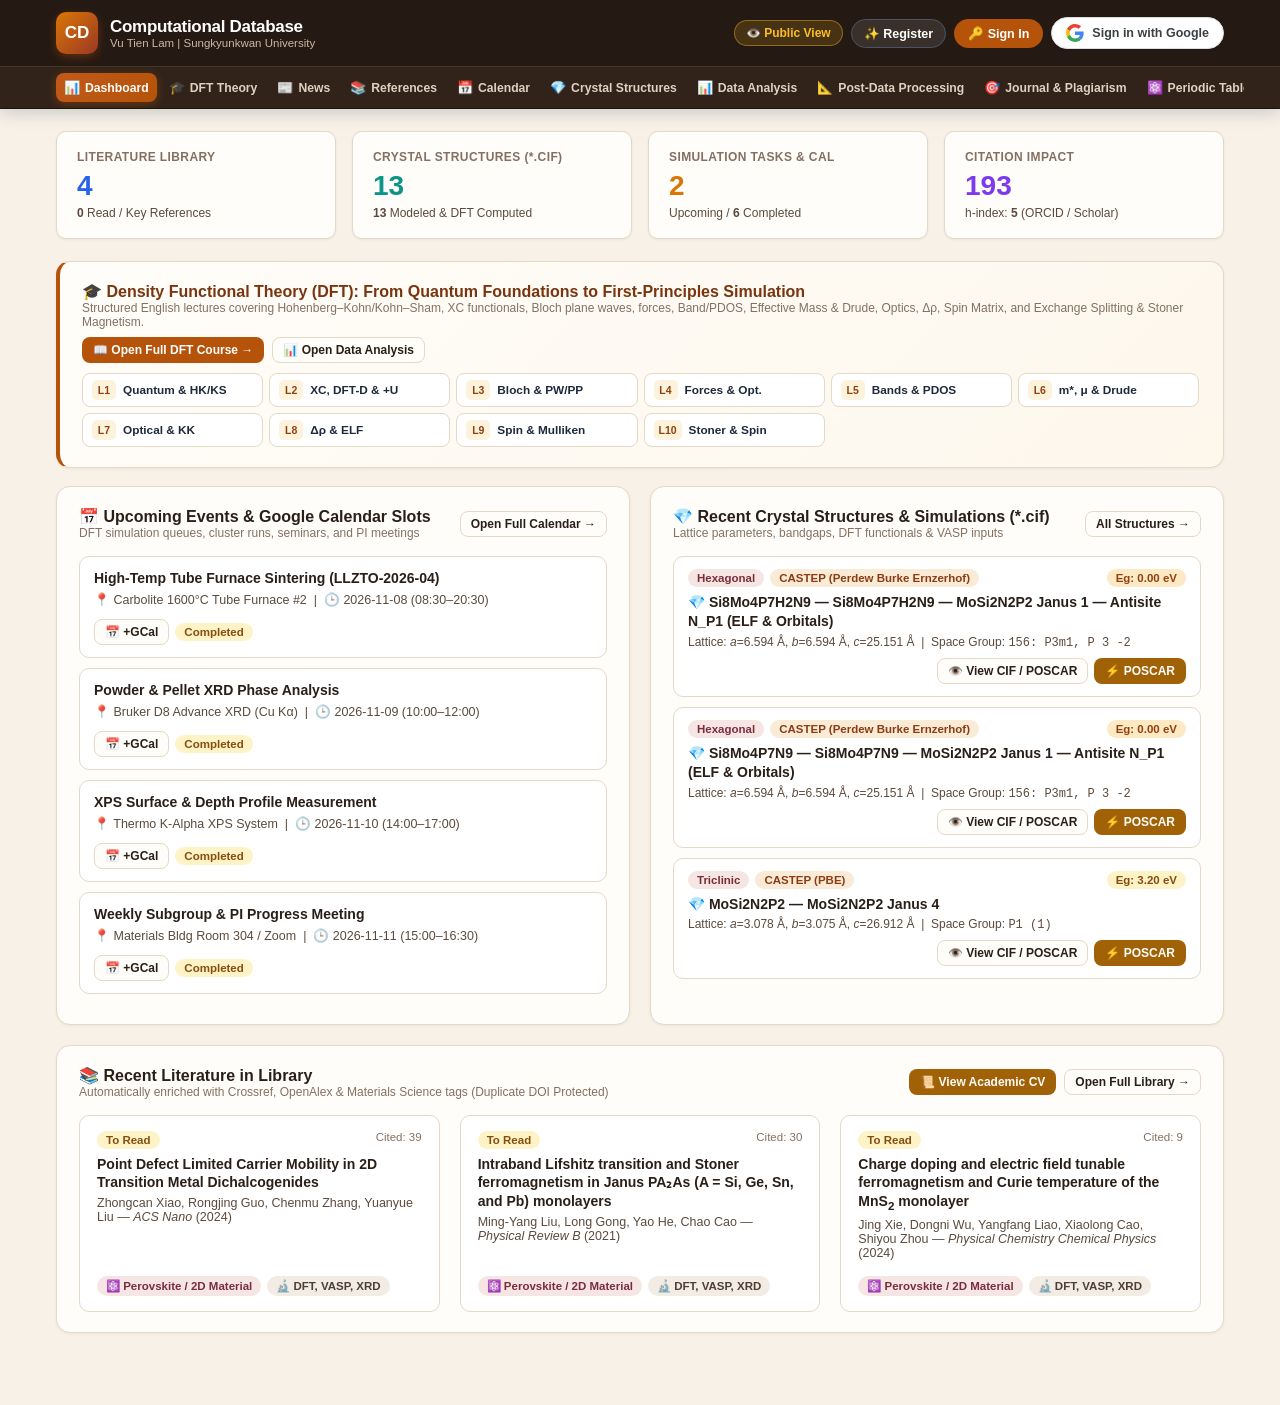
==== index.html @ 826d5e35 "v178: Move Potential & Polarization plots above 4 KPI cards and compact top control toolbar into 3 c" ====
<!DOCTYPE html>
<html lang="en">
<head>
  <meta charset="UTF-8" />
  <meta name="viewport" content="width=device-width, initial-scale=1.0" />
  <title>Computational Database — Vu Tien Lam | Sungkyunkwan University</title>
  <link rel="stylesheet" href="styles.css?v=178_v116_vesta_viewer" onerror="this.href='/static/styles.css?v=178_v116_vesta_viewer'" />
  <!-- Publication Math Typography: STIX Two Text (MathType / Times) + KaTeX 0.16.11 (Word/LaTeX Equation Engine) -->
  <link rel="preconnect" href="https://fonts.googleapis.com" />
  <link rel="preconnect" href="https://fonts.gstatic.com" crossorigin />
  <link rel="stylesheet" href="https://fonts.googleapis.com/css2?family=STIX+Two+Text:ital,wght@0,400;0,600;0,700;1,400;1,600&display=swap" />
  <link rel="stylesheet" href="https://cdn.jsdelivr.net/npm/katex@0.16.11/dist/katex.min.css" onerror="this.onerror=null;this.href='https://cdnjs.cloudflare.com/ajax/libs/KaTeX/0.16.11/katex.min.css';" />
  <script src="https://cdn.jsdelivr.net/npm/katex@0.16.11/dist/katex.min.js" onerror="var s=document.createElement('script');s.src='https://cdnjs.cloudflare.com/ajax/libs/KaTeX/0.16.11/katex.min.js';document.head.appendChild(s);"></script>
  <!-- Google Identity Services for OAuth 2.0 Sign-In & Google Calendar API -->
  <script src="https://accounts.google.com/gsi/client" async defer></script>
  <!-- Client-side PptxGenJS fallback when hosted on GitHub Pages -->
  <script src="https://cdn.jsdelivr.net/gh/gitbrent/pptxgenjs@3.12.0/dist/pptxgen.bundle.js" async></script>
  <!-- Client-side Mammoth.js for Word (.docx) extraction on GitHub Pages -->
  <script src="https://cdnjs.cloudflare.com/ajax/libs/mammoth/1.6.0/mammoth.browser.min.js"></script>
  <!-- Client-side PDF.js for PDF text extraction on GitHub Pages -->
  <script src="https://cdnjs.cloudflare.com/ajax/libs/pdf.js/3.11.174/pdf.min.js"></script>
  <!-- Client-side html2pdf.js for Academic Plagiarism PDF Report generation -->
  <script src="https://cdnjs.cloudflare.com/ajax/libs/html2pdf.js/0.10.1/html2pdf.bundle.min.js"></script>
</head>
<body>

  <!-- ==================================================================== -->
  <!-- TOP HORIZONTAL HEADER & NAVIGATION TABS (ALL-DEVICE RESPONSIVE)      -->
  <!-- ==================================================================== -->
  <header class="top-app-header">
    <div class="header-upper">
      <div class="brand-header">
        <div class="brand-icon">CD</div>
        <div>
          <div class="brand-title">Computational Database</div>
          <div class="brand-subtitle" id="header-researcher-sub">Vu Tien Lam | Sungkyunkwan University</div>
        </div>
      </div>

      <div style="display:flex; align-items:center; gap:10px; flex-wrap:wrap;">
        <!-- Topbar Admin Controls: User Accounts Directory & Sync/Export data.json (Strict Admin Only) -->
        <div class="quick-doi-bar strict-admin-only" style="display:flex; align-items:center; gap:8px; flex-wrap:wrap;">
          <button
            class="btn btn-outline strict-admin-only"
            style="background:rgba(194,89,26,0.22); color:#fde68a; border-color:#c26a1b; font-size:13px; font-weight:600; padding:7px 13px; border-radius:8px; display:flex; align-items:center; gap:6px;"
            onclick="openAdminUsersModal()"
            title="Inspect Registered Personal User Accounts & Content Updates"
          >
            👥 User Accounts <span id="header-users-count-badge" style="background:#b45309; color:#fff; border-radius:999px; padding:1px 7px; font-size:11px; font-weight:700;">0</span>
          </button>
          <button
            class="btn btn-outline strict-admin-only"
            style="background:rgba(217,119,6,0.18); color:#fde68a; border-color:#d97706; font-size:13px; font-weight:600; padding:7px 14px; border-radius:8px; display:flex; align-items:center; gap:6px;"
            onclick="syncOrExportDataJson()"
            title="Direct Cloud Sync to GitHub or Export data.json"
          >
            ☁️ Sync/Export data.json
          </button>
        </div>

        <!-- User / Admin Account Auth Bar -->
        
        <div class="google-auth-bar" id="google-auth-bar"></div>
      </div>
    </div>

    <!-- Mobile Compact Dropdown Navigation Bar (Mobile Only) -->
    <div class="mobile-tab-nav-bar mobile-only">
      <button type="button" class="mobile-nav-step-btn" onclick="stepMobileTab(-1)" title="Previous Tab" aria-label="Previous Tab">◀</button>
      
      <div class="mobile-tab-dropdown-wrap">
        <div class="mobile-tab-display-pill" id="mobile-tab-current-pill">
          <span class="mobile-tab-icon" id="mobile-nav-icon">📊</span>
          <span class="mobile-tab-title" id="mobile-nav-title">Dashboard</span>
          <span class="mobile-tab-caret">▼</span>
        </div>
        <select id="mobile-tab-select" class="mobile-tab-native-select" onchange="switchTab(this.value)" aria-label="Select Navigation Tab">
          <option value="dashboard">📊 Dashboard</option>
          <option value="dft-theory">🎓 DFT Theory</option>
          <option value="news">📰 News &amp; Articles</option>
          <option value="literature">📚 References (Literature)</option>
          <option value="calendar">📅 Calendar &amp; Google Calendar</option>
          <option value="structures">💎 Crystal Structures (*.cif)</option>
          <option value="castep">📊 Data Analysis</option>
          <option value="post-data">📐 Post-Data Processing</option>
          <option value="weekly-report" class="admin-only">📽️ Weekly Report (PPTX)</option>
          <option value="manuscript">🎯 Journal Finder &amp; Plagiarism</option>
          <option value="toolkit">⚛️ Periodic Table &amp; Calc</option>
          <option value="cv">📜 Academic CV</option>
        </select>
      </div>

      <button type="button" class="mobile-nav-step-btn" onclick="stepMobileTab(1)" title="Next Tab" aria-label="Next Tab">▶</button>
      
      <button type="button" class="mobile-nav-toggle-strip-btn" onclick="toggleMobileHorizontalStrip()" title="Toggle Horizontal Tabs Strip" aria-label="Toggle Horizontal Tabs">
        <span id="mobile-strip-toggle-icon">☰</span>
      </button>
    </div>

    <!-- Horizontal Navigation Tabs Row -->
    <div class="header-nav-wrapper">
      <nav class="horizontal-tabs" id="main-horizontal-nav">
        <button class="nav-btn active" data-tab="dashboard" onclick="switchTab('dashboard', this)">
          <span class="nav-icon">📊</span> Dashboard
        </button>
        <button class="nav-btn" data-tab="dft-theory" onclick="switchTab('dft-theory', this)">
          <span class="nav-icon">🎓</span> DFT Theory
        </button>
        <button class="nav-btn" data-tab="news" onclick="switchTab('news', this)">
          <span class="nav-icon">📰</span> News
        </button>
        <button class="nav-btn" data-tab="literature" onclick="switchTab('literature', this)">
          <span class="nav-icon">📚</span> References
        </button>
        <button class="nav-btn" data-tab="calendar" onclick="switchTab('calendar', this)">
          <span class="nav-icon">📅</span> Calendar
        </button>
        <button class="nav-btn" data-tab="structures" onclick="switchTab('structures', this)">
          <span class="nav-icon">💎</span> Crystal Structures
        </button>
        <button class="nav-btn" data-tab="castep" onclick="switchTab('castep', this)">
          <span class="nav-icon">📊</span> Data Analysis
        </button>
        <button class="nav-btn" data-tab="post-data" onclick="switchTab('post-data', this)">
          <span class="nav-icon">📐</span> Post-Data Processing
        </button>
        <button class="nav-btn admin-only" data-tab="weekly-report" onclick="switchTab('weekly-report', this)">
          <span class="nav-icon">📽️</span> Weekly Report
        </button>
        <button class="nav-btn" data-tab="manuscript" onclick="switchTab('manuscript', this)">
          <span class="nav-icon">🎯</span> Journal &amp; Plagiarism
        </button>
        <button class="nav-btn" data-tab="toolkit" onclick="switchTab('toolkit', this)">
          <span class="nav-icon">⚛️</span> Periodic Table
        </button>
        <button class="nav-btn" data-tab="cv" onclick="switchTab('cv', this)">
          <span class="nav-icon">📜</span> Academic CV
        </button>
      </nav>
    </div>
  </header>

  <!-- Main Workspace -->
  <div class="main-workspace">
    <main class="content-container">

      <!-- Global Duplicate DOI Alert Banner -->
      <div id="duplicate-doi-banner" class="duplicate-alert-banner no-print">
        <div>
          <div style="font-weight:800; font-size:14px;">⚠️ Duplicate DOI Blocked — Paper Already Exists in Your Library!</div>
          <div id="duplicate-doi-text" style="font-size:13px; margin-top:3px;"></div>
        </div>
        <div style="display:flex; gap:8px; align-items:center;">
          <button class="btn btn-outline btn-sm" id="duplicate-view-btn">View Existing Paper</button>
          <button class="btn btn-danger btn-sm" onclick="hideDuplicateBanner()">✕ Dismiss</button>
        </div>
      </div>

      <!-- Active Personal Workspace / Admin Preview Context Banner -->
      <div id="workspace-context-banner" class="workspace-context-banner no-print" style="display:none;"></div>

      <!-- ================================================================ -->
      <!-- TAB 1: DASHBOARD OVERVIEW                                        -->
      <!-- ================================================================ -->
      <section id="tab-dashboard" class="tab-pane active">
        <div class="kpi-grid" id="dashboard-kpis"></div>

        <!-- Admin Exclusive Overview: Registered Personal User Accounts & Activity -->
        <div class="card strict-admin-only" style="border-left: 4px solid #b45309; background: linear-gradient(90deg, #faf3e8 0%, #fffdf9 100%); margin-bottom: 18px;">
          <div class="card-header" style="margin-bottom:10px; flex-wrap:wrap; gap:8px;">
            <div>
              <div class="card-title" style="color:#78350f;">👥 Registered Personal User Accounts, Groups &amp; Content Updates (Admin View)</div>
              <div style="font-size:12px; color:var(--text-muted);">Edit user profiles, change/reset passwords, organize users into Groups, and filter content visibility by Group or User</div>
            </div>
            <div style="display:flex; gap:8px; flex-wrap:wrap; align-items:center;">
              <button class="btn btn-outline btn-sm" onclick="openAdminEditUserModal(null)" title="Create a new personal user account">➕ Add User</button>
              <button class="btn btn-teal btn-sm" onclick="openAdminGroupsModal()" title="Create & manage user groups for visibility targeting">🏷️ Manage User Groups</button>
              <button class="btn btn-outline btn-sm" onclick="refreshCloudUsersNow(true)" title="Pull latest registered users & workspaces from Cloud">🔄 Refresh Live Cloud Users</button>
              <button class="btn btn-primary btn-sm" onclick="openAdminUsersModal()">🔍 Inspect All Users &amp; Manage →</button>
            </div>
          </div>
          <div id="dashboard-admin-users-kpi"></div>
          <div class="admin-dash-users-toolbar">
            <div class="admin-dash-users-filters">
              <input type="text" id="admin-dash-users-search" class="admin-dash-users-search" placeholder="Search users by name, email, role, group..." oninput="renderDashboardAdminUsersSummary()" />
              <select id="admin-dash-users-group-filter" class="admin-dash-users-select" onchange="renderDashboardAdminUsersSummary()" title="Filter users by group">
                <option value="ALL">All Groups</option>
              </select>
              <select id="admin-dash-users-status-filter" class="admin-dash-users-select" onchange="renderDashboardAdminUsersSummary()" title="Filter users by account status or auth method">
                <option value="ALL">All Statuses</option>
                <option value="ACTIVE">Active Only</option>
                <option value="SUSPENDED">Suspended Only</option>
                <option value="GOOGLE">Google Linked</option>
                <option value="EMAIL">Email Auth Only</option>
              </select>
              <select id="admin-dash-users-sort" class="admin-dash-users-select" onchange="renderDashboardAdminUsersSummary()" title="Sort users">
                <option value="recent">Sort: Recent Activity</option>
                <option value="uploads">Sort: Most Uploads</option>
                <option value="cifs">Sort: Most CIFs</option>
                <option value="name">Sort: Name (A–Z)</option>
                <option value="registered">Sort: Newest Joined</option>
              </select>
            </div>
            <div class="admin-dash-users-controls">
              <span id="admin-dash-users-filter-count" style="font-size:11.5px; font-weight:700; color:#786354;"></span>
              <div class="mp-view-segmented">
                <button type="button" class="mp-seg-btn active" id="btn-admin-users-view-cards" onclick="setAdminDashUsersViewMode('cards')" title="Card Grid View">Cards</button>
                <button type="button" class="mp-seg-btn" id="btn-admin-users-view-list" onclick="setAdminDashUsersViewMode('list')" title="Compact Table List View">List</button>
                <button type="button" class="mp-seg-btn" id="btn-admin-users-view-analytics" onclick="setAdminDashUsersViewMode('analytics')" title="User Statistics &amp; Contribution Analytics">Analytics</button>
              </div>
              <button type="button" class="mp-btn-xs" onclick="exportAdminUsersStatsCsv()" title="Export user directory &amp; upload statistics as CSV">Export CSV</button>
            </div>
          </div>
          <div id="dashboard-admin-users-summary"></div>
          <div id="dashboard-admin-users-pagination-bar" class="mp-pagination-bar standalone" style="display:none;"></div>
        </div>

        <!-- Featured Academic Curriculum Card: DFT Theory Overview (10 Lectures Linked to Live Data Analysis) -->
        <div class="card dft-dash-card">
          <div class="card-header" style="margin-bottom:10px; flex-wrap:wrap; gap:8px;">
            <div>
              <div class="card-title" style="color:#78350f;">🎓 Density Functional Theory (DFT): From Quantum Foundations to First-Principles Simulation</div>
              <div id="dashboard-dft-card-sub" style="font-size:12px; color:var(--text-muted);">Structured English lectures covering Hohenberg–Kohn/Kohn–Sham, XC functionals, Bloch plane waves, forces, Band/PDOS, Effective Mass &amp; Drude, Optics, &Delta;&rho;, Spin Matrix, and Exchange Splitting &amp; Stoner Magnetism.</div>
            </div>
            <div style="display:flex; gap:8px; flex-wrap:wrap; align-items:center;">
              <button type="button" class="btn btn-outline btn-sm strict-admin-only" onclick="openDftLectureEditorModal(null)" title="Add a new lecture to the DFT Theory curriculum (Admin Only)">➕ Add Lecture</button>
              <button type="button" class="btn btn-primary btn-sm" onclick="openDftTheoryLecture('lec1')">📖 Open Full DFT Course &rarr;</button>
              <button type="button" class="btn btn-outline btn-sm" onclick="switchTabByName('castep')">📊 Open Data Analysis</button>
            </div>
          </div>
          <div id="dashboard-dft-lectures-pills" class="dft-dash-pills-grid"></div>
        </div>

        <div class="grid-2">
          <!-- Upcoming Events & Google Calendar Slots -->
          <div class="card">
            <div class="card-header">
              <div>
                <div class="card-title">📅 Upcoming Events &amp; Google Calendar Slots</div>
                <div style="font-size:12px; color:var(--text-muted);">DFT simulation queues, cluster runs, seminars, and PI meetings</div>
              </div>
              <button class="btn btn-outline btn-sm" onclick="switchTabByName('calendar')">Open Full Calendar →</button>
            </div>
            <div id="dashboard-schedule-list"></div>
          </div>

          <!-- Recent Crystal Structures & Simulations (*.cif) -->
          <div class="card">
            <div class="card-header">
              <div>
                <div class="card-title">💎 Recent Crystal Structures &amp; Simulations (*.cif)</div>
                <div style="font-size:12px; color:var(--text-muted);">Lattice parameters, bandgaps, DFT functionals &amp; VASP inputs</div>
              </div>
              <button class="btn btn-outline btn-sm" onclick="switchTabByName('structures')">All Structures →</button>
            </div>
            <div id="dashboard-structures-list"></div>
          </div>
        </div>

        <!-- Recent Literature Library -->
        <div class="card">
          <div class="card-header">
            <div>
              <div class="card-title">📚 Recent Literature in Library</div>
              <div style="font-size:12px; color:var(--text-muted);">Automatically enriched with Crossref, OpenAlex &amp; Materials Science tags (Duplicate DOI Protected)</div>
            </div>
            <div style="display:flex; gap:8px; flex-wrap:wrap;">
              <button class="btn btn-teal btn-sm" onclick="switchTabByName('cv')">📜 View Academic CV</button>
              <button class="btn btn-outline btn-sm" onclick="switchTabByName('literature')">Open Full Library →</button>
            </div>
          </div>
          <div id="dashboard-papers-list"></div>
        </div>
      </section>

      <!-- ================================================================ -->
      <!-- TAB 1B: DENSITY FUNCTIONAL THEORY (DFT) — 10-LECTURE CURRICULUM  -->
      <!-- ================================================================ -->
      <section id="tab-dft-theory" class="tab-pane">
        <div class="dft-theory-hero">
          <div class="dft-hero-left">
            <div class="dft-hero-eyebrow">COMPUTATIONAL MATERIALS PHYSICS &bull; FIRST-PRINCIPLES CURRICULUM</div>
            <h1 class="dft-hero-title">🎓 Density Functional Theory (DFT): Theory &amp; Practice</h1>
            <p class="dft-hero-desc">
              A complete graduate-level theoretical overview from the many-body Schr&ouml;dinger equation to electronic band structure, carrier effective mass, Drude transport, linear-response optics, charge density difference, and orbital-resolved spin matrices—paired with hands-on examples inside the live <strong>Data Analysis</strong> workbench.
            </p>
          </div>
          <div class="dft-hero-right">
            <div class="dft-search-box">
              <span class="dft-search-ico">&#128269;</span>
              <input type="text" id="dft-theory-search-input" class="dft-search-input" placeholder="Search topic, equation, or keyword (e.g. Kohn-Sham, HSE06, Drude, Kramers)..." oninput="filterDftLectures(this.value)" />
            </div>
            <div class="dft-hero-meta">
              <span id="dft-theory-search-status" class="dft-hero-badge" style="display:none;"></span>
              <button type="button" class="btn btn-primary btn-sm strict-admin-only" onclick="openDftLectureEditorModal(null)" title="Create and publish a new DFT Theory lecture (Admin Only)">&#10133; Add Lecture</button>
              <button type="button" class="btn btn-outline btn-sm strict-admin-only" onclick="resetDftLecturesToDefault()" title="Restore built-in DFT lectures and references (Admin Only)">&#8634; Reset Defaults</button>
              <button type="button" class="btn btn-teal btn-sm" onclick="switchTabByName('castep')">&#128202; Launch Data Analysis &rarr;</button>
            </div>
          </div>
        </div>

        <!-- Inner Lecture Sub-Tabs (Lecture 1 ... Lecture 10) -->
        <div id="dft-theory-lecture-tabs" class="dft-lec-tabs-bar" role="tablist" aria-label="DFT Theory Lectures"></div>

        <!-- Active Lecture Reading & Practice Stage -->
        <div id="dft-theory-lecture-stage" class="dft-lec-stage"></div>
      </section>

      <!-- ================================================================ -->
      <!-- TAB: RESEARCH NEWS & SCIENTIFIC PUBLICATIONS                      -->
      <!-- ================================================================ -->
      <section id="tab-news" class="tab-pane">
        <!-- News Catalog View (Grid & Filters) -->
        <div id="news-catalog-view">
        <!-- News Header Bar -->
        <div class="news-pane-header">
          <div class="news-pane-titles">
            <div class="news-eyebrow">SKKU COMPUTATIONAL MATERIALS RESEARCH</div>
            <h2 class="news-heading">📰 Lab News &amp; Scientific Articles</h2>
            <p class="news-subheading">Research articles, DFT breakthroughs, scientific highlights, and lab communications from the Sungkyunkwan University Materials Simulation Lab.</p>
          </div>
          <div class="news-header-actions">
            <button id="news-import-word-btn" class="btn btn-outline admin-only" onclick="triggerWordImport()" title="Import &amp; auto-detect content, formulas, tables, figures from Word (.docx)">
              📥 Import Word (.docx)
            </button>
            <input type="file" id="news-word-file-input" accept=".docx,application/vnd.openxmlformats-officedocument.wordprocessingml.document" style="display:none;" onchange="handleWordFileInput(event)">
            <button id="news-new-article-btn" class="btn btn-primary admin-only" onclick="openNewsEditorModal()" title="Compose &amp; publish a new research article or announcement">
              ✍️ + New Article
            </button>
          </div>
        </div>

        <!-- News Control Bar: Category Filters & Real-Time Search -->
        <div class="news-control-bar">
          <div class="news-filter-pills" id="news-category-filters">
            <button class="news-filter-pill active" data-category="all" onclick="filterNewsCategory('all', this)">All Topics (<span id="news-count-all">0</span>)</button>
            <button class="news-filter-pill" data-category="Research Article" onclick="filterNewsCategory('Research Article', this)">🔬 Research Articles (<span id="news-count-research">0</span>)</button>
            <button class="news-filter-pill" data-category="Lab Highlight" onclick="filterNewsCategory('Lab Highlight', this)">⭐ Lab Highlights (<span id="news-count-highlight">0</span>)</button>
            <button class="news-filter-pill" data-category="Communication" onclick="filterNewsCategory('Communication', this)">⚡ Communications (<span id="news-count-comm">0</span>)</button>
            <button class="news-filter-pill" data-category="Computational" onclick="filterNewsCategory('Computational', this)">💻 Computational DFT (<span id="news-count-comp">0</span>)</button>
            <button class="news-filter-pill" data-category="Announcement" onclick="filterNewsCategory('Announcement', this)">📢 Announcements (<span id="news-count-ann">0</span>)</button>
          </div>
          <div class="news-search-wrapper">
            <span class="news-search-icon">🔍</span>
            <input type="text" id="news-search-input" class="news-search-input" placeholder="Search news by title, author, keyword, or content..." oninput="handleNewsSearch(this.value)">
            <button class="news-search-clear" id="news-search-clear-btn" onclick="clearNewsSearch()" title="Clear search">✕</button>
          </div>
        </div>

        <!-- News Articles Container (Most Recent & Annual Volumes) -->
        <div id="news-articles-container" class="news-catalog-container">
          <!-- Dynamically populated by renderNewsTab() -->
        </div>

                <!-- News Empty State -->
        <div id="news-empty-state" class="news-empty-state" style="display:none;">
          <div class="news-empty-icon">📰</div>
          <div class="news-empty-title">No articles found</div>
          <div class="news-empty-text">No articles matched your selected category filter or search keywords.</div>
        </div>
      </div>
      <!-- End #news-catalog-view -->

        <!-- ============================================================ -->
        <!-- FULL-PAGE SCIENTIFIC ARTICLE READER VIEW (Direct Full Page)  -->
        <!-- ============================================================ -->
        <div id="news-full-article-view" style="display:none;" class="news-full-article-view">
          <!-- Top Sticky Navigation & Action Bar -->
          <div class="news-article-top-bar">
            <div style="display:flex; align-items:center; gap:12px; flex-wrap:wrap;">
              <button type="button" class="btn btn-outline btn-sm news-back-btn" onclick="closeNewsFullArticleView()">
                ← Back to All Articles
              </button>
              <div class="news-article-breadcrumb" id="news-article-breadcrumb">
                News &gt; Research Article
              </div>
            </div>
            <div class="news-article-actions" style="display:flex; align-items:center; gap:8px; flex-wrap:wrap;">
              <button type="button" class="btn btn-outline btn-sm" onclick="printNewsArticle()" title="Print / Export to PDF">🖨️ Print / PDF</button>
              <button type="button" class="btn btn-outline btn-sm" onclick="copyNewsCitation()" title="Copy Citation">📋 Cite</button>
              <button type="button" class="btn btn-outline btn-sm" onclick="copyNewsShareLink()" title="Copy Link to Article">🔗 Share Link</button>
              <button type="button" id="news-full-admin-edit-btn" class="btn btn-primary btn-sm admin-only" onclick="editCurrentJournalArticle()" title="Edit this article">✏️ Edit Article</button>
            </div>
          </div>

          <!-- Main Academic Paper Body (Full Page Layout) -->
          <article class="journal-paper-container news-full-paper-page" id="news-full-paper-body">
            <!-- Dynamically populated by openNewsJournalModal() -->
          </article>

          <!-- Bottom Navigation Bar -->
          <div class="news-article-bottom-bar" style="margin-top:28px; padding-top:18px; border-top:1px solid #ebd8c1; display:flex; justify-content:space-between; align-items:center;">
            <button type="button" class="btn btn-outline news-back-btn" onclick="closeNewsFullArticleView()">
              ← Back to All Articles
            </button>
            <button type="button" class="btn btn-primary btn-sm" onclick="window.scrollTo({top:0, behavior:'smooth'})">
              ↑ Back to Top
            </button>
          </div>
        </div>
      </section>

      <!-- ================================================================ -->
      <!-- TAB 2: LITERATURE & AUTOMATIC DOI IMPORT                         -->
      <!-- ================================================================ -->
      <section id="tab-literature" class="tab-pane">
        <!-- Visitor Read-Only Notice -->
        <div class="public-mode-banner visitor-only">
          <div>
            👁️ <strong>Public Viewer Mode:</strong> You are viewing the verified computational materials literature library. Sign in or register a personal account (or link with Google) to import and manage your own reference papers by DOI.
          </div>
          <div style="display:flex; gap:6px;">
            <button class="btn btn-outline btn-sm" onclick="openAuthModal('register')">✨ Register</button>
            <button class="btn btn-primary btn-sm" onclick="openAuthModal('signin')">👤 Sign In</button>
          </div>
        </div>

        <div class="card admin-only" style="background: linear-gradient(135deg, #2d1e15, #4d3322); color: #fffdf9; border: none;">
          <div class="card-header" style="margin-bottom:10px;">
            <div>
              <div class="card-title" style="color:#fff; font-size:17px;">🔗 Automatic Paper Import via DOI Link (with Duplicate Protection)</div>
              <div style="font-size:12.5px; color:#cbd5e1; margin-top:2px;">
                Paste any DOI or publisher URL. If the DOI has already been added previously, the system will alert you and prevent duplicate insertion.
              </div>
            </div>
          </div>
          <div style="display:flex; gap:10px; flex-wrap:wrap;">
            <input
              type="text"
              id="lit-doi-input"
              placeholder="Paste DOI or URL, e.g. https://doi.org/10.1038/s41560-020-00748-8 or 10.1038/s41563-019-0431-3"
              style="flex:1; min-width:240px; padding:11px 14px; border-radius:8px; border:1px solid #334155; font-size:13.5px;"
              onkeydown="if(event.key==='Enter') handleLitDoiFetch()"
            />
            <button class="btn btn-primary owner-only-btn" id="lit-doi-btn" onclick="handleLitDoiFetch()">
              ⚡ Auto-Fetch &amp; Add Paper
            </button>
            <button class="btn btn-outline owner-only-btn" style="background:rgba(255,255,255,0.1); color:#fff; border-color:#475569;" onclick="openPaperModal()">
              + Manual Entry
            </button>
          </div>
          <!-- Admin Visibility / Audience Control for DOI Auto-Import -->
          <div class="strict-admin-only" style="margin-top:10px; background:rgba(15,23,42,0.65); border:1px solid #334155; border-radius:8px; padding:9px 12px;">
            <div style="display:flex; align-items:center; gap:10px; flex-wrap:wrap;">
              <span style="font-size:12px; font-weight:700; color:#93c5fd;">🛡️ Admin Visibility for Imported Paper:</span>
              <select id="lit-doi-visibility" onchange="handleVisibilitySelectChange('lit-doi')" style="padding:5px 10px; border-radius:6px; border:1px solid #475569; background:#1e293b; color:#f8fafc; font-size:12.5px; font-weight:600;">
                <option value="Public">🌍 Public — Visible to Everyone</option>
                <option value="Users">👥 All Logged-In Users — Registered Accounts Only</option>
                <option value="Groups">🏷️ User Group(s) — Selected User Groups</option>
                <option value="Specific">🎯 Specific User(s) / Group(s) — Custom Selection</option>
                <option value="Private">🔒 Private — Administrator Only</option>
              </select>
              <button type="button" class="btn btn-outline btn-sm" style="background:rgba(255,255,255,0.08); color:#bfdbfe; border-color:#475569; padding:3px 9px; font-size:11.5px;" onclick="openAdminGroupsModal()">🏷️ Manage Groups</button>
              <span style="font-size:11.5px; color:#94a3b8;">(You can also change visibility anytime via ✏️ Edit)</span>
            </div>
            <div id="lit-doi-specific-box" class="specific-users-picker-wrap" style="display:none; margin-top:8px;"></div>
          </div>
          <div style="margin-top:10px; font-size:12px; color:#94a3b8; display:flex; gap:8px; align-items:center; flex-wrap:wrap;">
            <span>Test DOIs:</span>
            <button class="btn btn-sm" style="background:#7f1d1d; color:#fecdd3;" onclick="fillSampleDoi('10.1038/s41563-019-0431-3')">⚠️ Test Duplicate DOI (10.1038/s41563-019-0431-3)</button>
            <button class="btn btn-sm" style="background:#334155; color:#e2e8f0;" onclick="fillSampleDoi('10.1038/s41560-020-00748-8')">Nature Energy (Solid-State Battery)</button>
            <button class="btn btn-sm" style="background:#334155; color:#e2e8f0;" onclick="fillSampleDoi('10.1126/science.1249625')">Science (Perovskite Solar Cells)</button>
          </div>
        </div>

        <div class="card">
          <div class="card-header">
            <div style="display:flex; gap:10px; flex:1; flex-wrap:wrap;">
              <input
                type="text"
                id="paper-search"
                placeholder="Search by title, author, DOI, material formula (e.g. LLZO, MXene), or tag (XRD, XPS)..."
                style="flex:1; min-width:220px; padding:8px 12px; border:1px solid var(--border-color); border-radius:8px; font-size:13px;"
                oninput="renderPapersList()"
              />
              <select id="paper-status-filter" onchange="renderPapersList()" style="padding:8px 12px; border:1px solid var(--border-color); border-radius:8px; font-size:13px;">
                <option value="ALL">All Reading Statuses</option>
                <option value="To Read">To Read</option>
                <option value="Reading">Reading</option>
                <option value="Read">Read</option>
                <option value="Key Reference">Key Reference</option>
                <option value="Cited in Thesis">Cited in Thesis</option>
              </select>
              <select id="paper-audience-filter" class="strict-admin-only audience-group-filter-select" onchange="renderPapersList()" style="padding:8px 12px; border:1px solid #93c5fd; background:#eff6ff; color:#1e3a8a; font-weight:600; border-radius:8px; font-size:13px;" title="Filter displayed papers by Visibility Mode or Target User Group">
                <option value="ALL">🛡️ All Audiences &amp; Groups</option>
              </select>
              <select id="paper-folder-filter" class="strict-admin-only" onchange="renderPapersList()" style="padding:8px 12px; border:1px solid #d9bf9f; background:#faf4ea; color:#7c2d12; font-weight:600; border-radius:8px; font-size:13px;" title="Filter displayed papers by Admin Library or User Private Folder (Admin Only)">
                <option value="ALL">All Folders</option>
              </select>
            </div>
            <button class="btn btn-outline btn-sm" onclick="exportAllBibtex()">📋 Copy All BibTeX</button>
          </div>

          <!-- References Batch Action Toolbar (Admin & Personal Users) -->
          <div class="batch-action-bar admin-only" id="paper-batch-bar" style="display:flex; flex-direction:column; gap:10px; background:#f8fafc; border:1px solid #e2e8f0; border-radius:10px; padding:10px 14px; margin-bottom:12px; font-size:13px;">
            <div style="display:flex; align-items:center; justify-content:space-between; gap:12px; flex-wrap:wrap; width:100%;">
              <div style="display:flex; align-items:center; gap:10px;">
                <label style="display:inline-flex; align-items:center; gap:6px; cursor:pointer; font-weight:700; color:#1e293b; margin:0;">
                  <input type="checkbox" id="paper-select-all-cb" onchange="toggleSelectAllPapers(this.checked)" style="width:16px; height:16px; accent-color:var(--primary); cursor:pointer;" />
                  Select All
                </label>
                <span id="paper-batch-count-text" style="color:#64748b; font-size:12.5px; font-weight:600;">• 0 selected</span>
              </div>

              <!-- Rich Batch Customization Controls (Visible when >=1 selected) -->
              <div id="paper-batch-custom-controls" style="display:none; align-items:center; gap:8px; flex-wrap:wrap;">
                <!-- 1. Batch Visibility (Strict Admin Only) -->
                <div class="strict-admin-only" style="display:inline-flex; align-items:center; gap:5px; background:#eff6ff; border:1px solid #bfdbfe; padding:4px 8px; border-radius:7px;">
                  <span style="font-size:11.5px; font-weight:700; color:#1e3a8a;">🛡️ Visibility:</span>
                  <select id="batch-lit-visibility" onchange="handleVisibilitySelectChange('batch-lit')" style="padding:4px 8px; border-radius:5px; border:1px solid #93c5fd; font-size:12px; background:#fff; color:#0f172a; font-weight:600;">
                    <option value="Public">🌍 Public</option>
                    <option value="Users">👥 All Users</option>
                    <option value="Groups">🏷️ User Group(s)...</option>
                    <option value="Specific">🎯 Specific User(s) / Group(s)...</option>
                    <option value="Private">🔒 Private</option>
                  </select>
                  <button type="button" class="btn btn-primary btn-sm" style="padding:4px 9px; font-size:11.5px;" onclick="applyBatchPapersVisibility()">Apply</button>
                </div>

                <!-- 2. Batch Reading Status -->
                <div style="display:inline-flex; align-items:center; gap:5px; background:#f1f5f9; border:1px solid #cbd5e1; padding:4px 8px; border-radius:7px;">
                  <span style="font-size:11.5px; font-weight:700; color:#334155;">📖 Status:</span>
                  <select id="batch-lit-status" style="padding:4px 8px; border-radius:5px; border:1px solid #cbd5e1; font-size:12px; background:#fff; color:#0f172a;">
                    <option value="To Read">To Read</option>
                    <option value="Reading">Reading</option>
                    <option value="Read">Read</option>
                    <option value="Key Reference">Key Reference</option>
                    <option value="Cited in Thesis">Cited in Thesis</option>
                  </select>
                  <button type="button" class="btn btn-outline btn-sm" style="padding:4px 9px; font-size:11.5px; background:#fff;" onclick="applyBatchPapersField('status')">Apply</button>
                </div>

                <!-- 3. Batch Weekly Report Toggle -->
                <div style="display:inline-flex; align-items:center; gap:5px; background:#f1f5f9; border:1px solid #cbd5e1; padding:4px 8px; border-radius:7px;">
                  <span style="font-size:11.5px; font-weight:700; color:#334155;">📽️ Report:</span>
                  <select id="batch-lit-report" style="padding:4px 8px; border-radius:5px; border:1px solid #cbd5e1; font-size:12px; background:#fff; color:#0f172a;">
                    <option value="1">Include in Report</option>
                    <option value="0">Remove from Report</option>
                  </select>
                  <button type="button" class="btn btn-outline btn-sm" style="padding:4px 9px; font-size:11.5px; background:#fff;" onclick="applyBatchPapersField('report')">Apply</button>
                </div>

                <button type="button" class="btn btn-outline btn-sm" style="padding:5px 10px; font-size:12px;" onclick="copySelectedPapersBibtex()">📋 Copy BibTeX</button>
                <button type="button" class="btn btn-outline btn-sm" id="paper-batch-clear-btn" style="padding:5px 10px; font-size:12px;" onclick="clearSelectedPapers()">Clear Selection</button>
                <button type="button" class="btn btn-danger btn-sm" id="paper-batch-delete-btn" style="font-weight:700; background:#dc2626; color:#ffffff; border:none; display:inline-flex; align-items:center; gap:4px; padding:5px 11px; font-size:12px;" onclick="deleteSelectedPapers()">
                  🗑️ Delete Selected (<span id="paper-batch-delete-count">0</span>)
                </button>
              </div>
            </div>
            <!-- Compact Searchable Specific User Picker for Batch Visibility -->
            <div id="batch-lit-specific-box" class="specific-users-picker-wrap strict-admin-only" style="display:none; width:100%;"></div>
          </div>

          <div id="papers-list-container"></div>
          <div id="papers-pagination-bar" class="mp-pagination-bar standalone" style="display:none;"></div>
        </div>
      </section>

      <!-- ================================================================ -->
      <!-- TAB 3: DEDICATED CALENDAR & GOOGLE CALENDAR SYNC                 -->
      <!-- ================================================================ -->
      <section id="tab-calendar" class="tab-pane">
        <!-- Visitor Read-Only Notice -->
        <div class="public-mode-banner visitor-only">
          <div>
            👁️ <strong>Public Viewer Mode:</strong> You are viewing research milestones and seminar schedules. Sign in or register a personal account (or link with Google) to schedule your own events and sync with Google Calendar.
          </div>
          <div style="display:flex; gap:6px;">
            <button class="btn btn-outline btn-sm" onclick="openAuthModal('register')">✨ Register</button>
            <button class="btn btn-primary btn-sm" onclick="openAuthModal('signin')">👤 Sign In</button>
          </div>
        </div>

        <!-- Minimal Professional Calendar Header Bar (Single Unified Calendar + Google Sync) -->
        <div class="cal-header-bar">
          <div class="cal-header-info">
            <div class="cal-header-title-row">
              <h2 class="cal-header-title">Research Calendar</h2>
              <span class="cal-header-pill">KST &middot; GMT+9</span>
              <span id="cal-sync-status-badge" class="cal-header-pill is-status">Sync Ready</span>
            </div>
            <div class="cal-header-sub">
              Synced with Google Calendar (<strong id="calendar-active-email-label">lamvt.skku@gmail.com</strong>)
            </div>
          </div>

          <div class="cal-header-actions">
            <button type="button" class="cal-act-btn cal-act-btn-primary owner-only-btn admin-only" onclick="openScheduleModal()">
              + Add Event
            </button>
            <button type="button" class="cal-act-btn cal-act-btn-sync" id="btn-sync-google-cal" onclick="syncWithGoogleCalendarApi()" title="Sync Google Calendar events into this schedule">
              <svg width="14" height="14" viewBox="0 0 24 24" fill="none" stroke="currentColor" stroke-width="2.2" stroke-linecap="round" stroke-linejoin="round"><polyline points="23 4 23 10 17 10"/><polyline points="1 20 1 14 7 14"/><path d="M3.51 9a9 9 0 0 1 14.85-3.36L23 10M1 14l4.64 4.36A9 9 0 0 0 20.49 15"/></svg>
              Sync Google
            </button>
            <div class="cal-more-wrap" id="cal-more-wrap">
              <button type="button" class="cal-act-btn cal-act-btn-ghost" onclick="toggleCalMoreMenu(event)" title="Import / Export .ics &amp; Google Calendar">
                More ▾
              </button>
              <div class="cal-more-menu" id="cal-more-menu">
                <button type="button" class="cal-more-item" onclick="toggleCalMoreMenu(); toggleIcsImportBox();">
                  Import GCal (.ics)
                </button>
                <button type="button" class="cal-more-item" onclick="toggleCalMoreMenu(); exportScheduleToIcs();">
                  Export Schedule (.ics)
                </button>
                <a href="https://calendar.google.com/calendar/u/0/r" target="_blank" rel="noopener noreferrer" class="cal-more-item" onclick="toggleCalMoreMenu();">
                  Open Google Calendar ↗
                </a>
              </div>
            </div>
          </div>
        </div>

        <!-- Live Google Calendar Connection Drawer (Zero-OAuth-403 Direct iCal / Public Email Sync) -->
        <div id="gcal-import-drawer" class="card" style="display:none; background:#faf5ec; border:1px solid #d9bf9f; margin-bottom:14px;">
          <div class="card-header" style="margin-bottom:8px; flex-wrap:wrap; gap:8px;">
            <div>
              <div class="card-title" style="font-size:14px; color:#7c2d12;">Connect Personal Google Calendar (<span id="gcal-drawer-email-label">lamvt.skku@gmail.com</span>)</div>
              <div style="font-size:12px; color:#5c493c; line-height:1.45; margin-top:2px;">
                <strong>Option A (Keep Calendar Private):</strong> Open <a href="https://calendar.google.com/calendar/u/0/r/settings" target="_blank" rel="noopener noreferrer" style="color:#9a3412; font-weight:700; text-decoration:underline;">Google Calendar Settings ↗</a> &rarr; click your calendar on the left &rarr; copy <strong>"Secret address in iCal format"</strong> and paste below (saved permanently for auto-sync).<br/>
                <strong>Option B (Sync by Email Alone):</strong> In <a href="https://calendar.google.com/calendar/u/0/r/settings" target="_blank" rel="noopener noreferrer" style="color:#9a3412; font-weight:700; text-decoration:underline;">Google Calendar Settings ↗</a>, check <strong>"Make available to public"</strong> &rarr; then simply click <strong>Sync Google</strong>.
              </div>
            </div>
            <button type="button" class="btn btn-outline btn-sm" onclick="toggleIcsImportBox()">Close</button>
          </div>
          <div style="display:flex; gap:8px; flex-wrap:wrap; align-items:center;">
            <input type="text" id="gcal-ics-url-input" placeholder="Paste Google Calendar 'Secret address in iCal format' (https://calendar.google.com/calendar/ical/.../basic.ics)..." style="flex:1; min-width:220px; padding:7px 11px; border:1px solid #d4bfa4; border-radius:6px; font-size:12.5px; background:#fffdf9;" onkeydown="if(event.key==='Enter'){event.preventDefault(); handleGcalIcsUrlFetch();}" />
            <button type="button" class="btn btn-primary btn-sm" onclick="handleGcalIcsUrlFetch()">Save &amp; Sync Live</button>
            <input type="file" id="gcal-ics-file-input" accept=".ics" style="display:none;" onchange="handleGcalIcsFile(event)" />
            <button type="button" class="btn btn-outline btn-sm" onclick="document.getElementById('gcal-ics-file-input').click()">Upload .ics File</button>
          </div>
        </div>

        <!-- Upgraded Multi-View Interactive Calendar (Month / Week / Day / Agenda) -->
        <div class="card cal-pro-card">
          <div class="cal-pro-toolbar">
            <div class="cal-pro-nav-group">
              <button type="button" class="cal-pro-nav-btn" onclick="resetCalendarToday()">Today</button>
              <button type="button" class="cal-pro-nav-btn" onclick="navigateCalendar(-1)" title="Previous period">◀</button>
              <button type="button" class="cal-pro-nav-btn" onclick="navigateCalendar(1)" title="Next period">▶</button>
              <div class="cal-pro-title" id="cal-month-title">November 2026</div>
            </div>

            <div class="cal-pro-filters">
              <input type="text" id="cal-search-input" class="cal-pro-search" placeholder="Search events, locations, participants..." oninput="renderMonthlyCalendar()" />
              <select id="cal-category-filter" class="cal-pro-select" onchange="renderMonthlyCalendar()" title="Filter calendar by Event Category">
                <option value="ALL">All Categories</option>
              </select>
              <select id="cal-status-filter" class="cal-pro-select" onchange="renderMonthlyCalendar()" title="Filter calendar by Event Status">
                <option value="ALL">All Statuses</option>
                <option value="Scheduled">Scheduled</option>
                <option value="In Progress">In Progress</option>
                <option value="Completed">Completed</option>
              </select>
            </div>

            <div class="mp-view-segmented" role="group" aria-label="Calendar View Mode">
              <button type="button" class="mp-seg-btn active" id="btn-cal-mode-month" onclick="setCalendarViewMode('month')">Month</button>
              <button type="button" class="mp-seg-btn" id="btn-cal-mode-week" onclick="setCalendarViewMode('week')">Week</button>
              <button type="button" class="mp-seg-btn" id="btn-cal-mode-day" onclick="setCalendarViewMode('day')">Day</button>
              <button type="button" class="mp-seg-btn" id="btn-cal-mode-agenda" onclick="setCalendarViewMode('agenda')">Agenda</button>
            </div>
          </div>

          <div class="cal-pro-legend-bar">
            <div id="cal-legend-items" class="cal-legend-items"></div>
            <div id="cal-active-count-label" style="font-weight:700; color:#7c2d12; white-space:nowrap;"></div>
          </div>

          <div class="cal-stage-wrap">
            <div id="calendar-view-stage">
              <div id="monthly-calendar-grid"></div>
            </div>
          </div>
        </div>

        <!-- Event List with 1-Click Add to Google Calendar -->
        <div class="card">
          <div class="card-header">
            <div>
              <div class="card-title">📋 All Scheduled Events &amp; 1-Click Google Calendar Push</div>
              <div style="font-size:12px; color:var(--text-muted);">Click <strong>"📅 +Google Cal"</strong> on any event to add it directly to your Google Calendar</div>
            </div>
            <div style="display:flex; gap:8px; flex-wrap:wrap; align-items:center;">
              <select id="schedule-status-filter" onchange="renderScheduleList()" style="padding:7px 12px; border:1px solid var(--border-color); border-radius:8px; font-size:13px;">
                <option value="ALL">All Statuses</option>
                <option value="Scheduled">Scheduled</option>
                <option value="In Progress">In Progress</option>
                <option value="Completed">Completed</option>
              </select>
              <select id="schedule-audience-filter" class="strict-admin-only audience-group-filter-select" onchange="renderScheduleList()" style="padding:7px 12px; border:1px solid #93c5fd; background:#eff6ff; color:#1e3a8a; font-weight:600; border-radius:8px; font-size:13px;" title="Filter displayed events by Visibility Mode or Target User Group">
                <option value="ALL">🛡️ All Audiences &amp; Groups</option>
              </select>
            </div>
          </div>

          <!-- Calendar Events Batch Action Toolbar (Admin & Personal Users) -->
          <div class="batch-action-bar admin-only" id="sched-batch-bar" style="display:flex; flex-direction:column; gap:10px; background:#f8fafc; border:1px solid #e2e8f0; border-radius:10px; padding:10px 14px; margin-bottom:12px; font-size:13px;">
            <div style="display:flex; align-items:center; justify-content:space-between; gap:12px; flex-wrap:wrap; width:100%;">
              <div style="display:flex; align-items:center; gap:10px;">
                <label style="display:inline-flex; align-items:center; gap:6px; cursor:pointer; font-weight:700; color:#1e293b; margin:0;">
                  <input type="checkbox" id="sched-select-all-cb" onchange="toggleSelectAllSchedule(this.checked)" style="width:16px; height:16px; accent-color:var(--primary); cursor:pointer;" />
                  Select All Events
                </label>
                <span id="sched-batch-count-text" style="color:#64748b; font-size:12.5px; font-weight:600;">• 0 selected</span>
              </div>

              <div id="sched-batch-custom-controls" style="display:none; align-items:center; gap:8px; flex-wrap:wrap;">
                <!-- 1. Batch Visibility (Strict Admin Only) -->
                <div class="strict-admin-only" style="display:inline-flex; align-items:center; gap:5px; background:#eff6ff; border:1px solid #bfdbfe; padding:4px 8px; border-radius:7px;">
                  <span style="font-size:11.5px; font-weight:700; color:#1e3a8a;">🛡️ Visibility:</span>
                  <select id="batch-sched-visibility" onchange="handleVisibilitySelectChange('batch-sched')" style="padding:4px 8px; border-radius:5px; border:1px solid #93c5fd; font-size:12px; background:#fff; color:#0f172a; font-weight:600;">
                    <option value="Public">🌍 Public</option>
                    <option value="Users">👥 All Users</option>
                    <option value="Groups">🏷️ User Group(s)...</option>
                    <option value="Specific">🎯 Specific User(s) / Group(s)...</option>
                    <option value="Private">🔒 Private</option>
                  </select>
                  <button type="button" class="btn btn-primary btn-sm" style="padding:4px 9px; font-size:11.5px;" onclick="applyBatchScheduleVisibility()">Apply</button>
                </div>

                <!-- 2. Batch Status -->
                <div style="display:inline-flex; align-items:center; gap:5px; background:#f1f5f9; border:1px solid #cbd5e1; padding:4px 8px; border-radius:7px;">
                  <span style="font-size:11.5px; font-weight:700; color:#334155;">📌 Status:</span>
                  <select id="batch-sched-status" style="padding:4px 8px; border-radius:5px; border:1px solid #cbd5e1; font-size:12px; background:#fff; color:#0f172a;">
                    <option value="Scheduled">Scheduled</option>
                    <option value="In Progress">In Progress</option>
                    <option value="Completed">Completed</option>
                  </select>
                  <button type="button" class="btn btn-outline btn-sm" style="padding:4px 9px; font-size:11.5px; background:#fff;" onclick="applyBatchScheduleField('status')">Apply</button>
                </div>

                <!-- 3. Batch Priority -->
                <div style="display:inline-flex; align-items:center; gap:5px; background:#f1f5f9; border:1px solid #cbd5e1; padding:4px 8px; border-radius:7px;">
                  <span style="font-size:11.5px; font-weight:700; color:#334155;">🔥 Priority:</span>
                  <select id="batch-sched-priority" style="padding:4px 8px; border-radius:5px; border:1px solid #cbd5e1; font-size:12px; background:#fff; color:#0f172a;">
                    <option value="High">High</option>
                    <option value="Normal">Normal</option>
                    <option value="Low">Low</option>
                  </select>
                  <button type="button" class="btn btn-outline btn-sm" style="padding:4px 9px; font-size:11.5px; background:#fff;" onclick="applyBatchScheduleField('priority')">Apply</button>
                </div>

                <!-- 4. Batch Weekly Report -->
                <div style="display:inline-flex; align-items:center; gap:5px; background:#f1f5f9; border:1px solid #cbd5e1; padding:4px 8px; border-radius:7px;">
                  <span style="font-size:11.5px; font-weight:700; color:#334155;">📽️ Report:</span>
                  <select id="batch-sched-report" style="padding:4px 8px; border-radius:5px; border:1px solid #cbd5e1; font-size:12px; background:#fff; color:#0f172a;">
                    <option value="1">Include in Report</option>
                    <option value="0">Remove from Report</option>
                  </select>
                  <button type="button" class="btn btn-outline btn-sm" style="padding:4px 9px; font-size:11.5px; background:#fff;" onclick="applyBatchScheduleField('report')">Apply</button>
                </div>

                <button type="button" class="btn btn-outline btn-sm" style="padding:5px 10px; font-size:12px;" onclick="clearSelectedSchedule()">Clear Selection</button>
                <button type="button" class="btn btn-danger btn-sm" style="font-weight:700; background:#dc2626; color:#ffffff; border:none; display:inline-flex; align-items:center; gap:4px; padding:5px 11px; font-size:12px;" onclick="deleteSelectedSchedule()">
                  🗑️ Delete Selected (<span id="sched-batch-delete-count">0</span>)
                </button>
              </div>
            </div>
            <div id="batch-sched-specific-box" class="specific-users-picker-wrap strict-admin-only" style="display:none; width:100%;"></div>
          </div>

          <div id="schedule-list-container"></div>
          <div id="schedule-pagination-bar" class="mp-pagination-bar standalone" style="display:none;"></div>
        </div>
      </section>

      <!-- ================================================================ -->
      <!-- TAB 4: CRYSTAL STRUCTURES & SIMULATION DATABASE (*.CIF / POSCAR) -->
      <!-- ================================================================ -->
      <section id="tab-structures" class="tab-pane">
        <!-- Visitor Read-Only Notice -->
        <div class="public-mode-banner visitor-only">
          <div>
            👁️ <strong>Public Viewer Mode:</strong> You are browsing the crystal structure &amp; DFT database. Sign in or register a personal account (or link with Google) to upload *.cif files, edit lattice parameters, or calculate POSCAR in your workspace.
          </div>
          <div style="display:flex; gap:6px;">
            <button class="btn btn-outline btn-sm" onclick="openAuthModal('register')">✨ Register</button>
            <button class="btn btn-primary btn-sm" onclick="openAuthModal('signin')">👤 Sign In</button>
          </div>
        </div>

        <!-- Collapsible CIF Upload Panel (Admin Only — toggled from top bar to keep workspace clutter-free) -->
        <div id="cif-upload-panel" class="card admin-only" style="display:none; background:#faf5ed; border:1px solid #dfd2bf; padding:14px 16px; margin-bottom:12px;">
          <div style="display:flex; justify-content:space-between; align-items:center; gap:10px; flex-wrap:wrap; margin-bottom:10px;">
            <div>
              <div style="font-weight:700; font-size:14px; color:#0f172a;">Upload *.cif File</div>
              <div style="font-size:12px; color:#64748b;">Drag &amp; drop any CIF file (Materials Project, ICSD, COD) to auto-parse lattice vectors, space group, and POSCAR.</div>
            </div>
            <div style="display:flex; gap:6px; align-items:center;">
              <button type="button" class="mp-btn-outline" onclick="triggerCifFileInput()">Browse *.cif</button>
              <button type="button" class="mp-btn-outline" onclick="toggleCifUploadPanel()">Close</button>
            </div>
          </div>

          <div class="cif-drop-zone mp-cif-drop" id="cif-drop-zone" onclick="triggerCifFileInput()">
            <input type="file" id="cif-file-input" accept=".cif,.txt" multiple style="display:none;" onchange="handleCifFileSelect(event)" />
            <div style="font-weight:600; font-size:13px; color:#3d2b1f;">Drop one or multiple *.cif files here, or click to browse</div>
            <div style="font-size:11.5px; color:#786354; margin-top:2px;">Auto-assigns unique Structure ID (CD-XXXX), detects duplicates &amp; classifies folders</div>
          </div>

          <div class="strict-admin-only" style="margin-top:10px; display:flex; align-items:center; gap:8px; flex-wrap:wrap; font-size:12px; color:#334155;">
            <span style="font-weight:600;">Default Visibility:</span>
            <select id="cif-upload-visibility" onchange="handleVisibilitySelectChange('cif-upload')" class="mp-select" style="width:auto; min-width:190px;">
              <option value="Public">Public — Everyone</option>
              <option value="Users">All Logged-In Users</option>
              <option value="Groups">Selected User Group(s)</option>
              <option value="Specific">Specific User(s) / Group(s)</option>
              <option value="Private">Private — Admin Only</option>
            </select>
            <button type="button" class="mp-btn-outline" onclick="openAdminGroupsModal()">Manage Groups</button>
            <div id="cif-upload-specific-box" class="specific-users-picker-wrap" style="display:none; width:100%; margin-top:6px;"></div>
          </div>
        </div>

        <!-- Materials Project Inspired Explorer Layout -->
        <div class="mp-workspace" id="struct-single-bar">
          <!-- Row 1: Clean Minimal Top Action & Counter Bar -->
          <div class="mp-topbar">
            <div class="mp-topbar-left">
              <!-- Signature MP Reset + Material Count Split Pill -->
              <div class="mp-status-pill">
                <button type="button" class="mp-reset-btn" onclick="resetAllStructureFilters()" title="Reset all filters &amp; search">Reset</button>
                <span class="mp-count-badge" id="struct-db-stats">0 materials</span>
              </div>

              <!-- Export Table CSV Button -->
              <button type="button" class="mp-btn-outline" onclick="exportStructuresTableCsv()" title="Export currently displayed table as CSV">
                Export Table
              </button>

              <!-- Minimalist Search Input -->
              <div class="mp-search-wrap">
                <svg class="mp-search-svg" viewBox="0 0 24 24" width="14" height="14" fill="none" stroke="currentColor" stroke-width="2">
                  <circle cx="11" cy="11" r="7"></circle>
                  <line x1="21" y1="21" x2="16.65" y2="16.65"></line>
                </svg>
                <input type="text" id="struct-search" placeholder="Search ID (CD-0001), formula, material, space group..." oninput="renderStructuresList()" autocomplete="off" />
                <button type="button" id="struct-search-clear" onclick="clearStructSearch()" title="Clear search" style="display:none;">&times;</button>
              </div>
            </div>

            <div class="mp-topbar-right">
              <!-- Mobile Filter Drawer Toggle -->
              <button type="button" class="mp-btn-outline mp-mobile-filter-btn" onclick="mpToggleDrawerTab('filters')">
                Filters
              </button>

              <!-- Clean Segmented View Mode Switcher -->
              <div class="mp-view-segmented" id="struct-view-btn-group">
                <button type="button" class="mp-seg-btn active" id="btn-struct-view-details" onclick="setStructureDisplayMode('details')">Table</button>
                <button type="button" class="mp-seg-btn" id="btn-struct-view-cards" onclick="setStructureDisplayMode('cards')">Cards</button>
                <button type="button" class="mp-seg-btn" id="btn-struct-view-grouped" onclick="setStructureDisplayMode('grouped')">Folders</button>
                <button type="button" class="mp-seg-btn" id="btn-struct-view-compact" onclick="setStructureDisplayMode('compact')" style="display:none;">Compact</button>
              </div>

              <!-- Clean Admin Action Buttons -->
              <button type="button" class="mp-btn-outline admin-only" onclick="toggleCifUploadPanel()" title="Upload *.cif file">
                Upload CIF
              </button>
              <button type="button" class="mp-btn-outline admin-only" onclick="openManageFoldersModal()" title="Manage Project Folders">
                Folders
              </button>
              <button type="button" class="mp-btn-primary admin-only" onclick="openStructureModal()" title="Add New Crystal Structure">
                + New Structure
              </button>
            </div>
          </div>

          <!-- Batch Action Bar (Only visible when 1+ structures are selected) -->
          <div class="batch-action-bar admin-only mp-batch-bar" id="struct-batch-bar" style="display:none;">
            <div style="display:flex; align-items:center; gap:8px;">
              <span id="struct-batch-count-text" style="color:#0f766e; font-weight:700;">0 selected</span>
              <button type="button" class="mp-btn-xs" onclick="clearSelectedStructures()">Clear</button>
            </div>

            <div id="struct-batch-custom-controls" style="display:flex; align-items:center; gap:8px; flex-wrap:wrap;">
              <div class="mp-batch-group admin-only">
                <span>Folder:</span>
                <select id="batch-struct-folder" class="mp-select-xs" style="max-width:140px;"></select>
                <button type="button" class="mp-btn-xs mp-btn-xs-teal" onclick="applyBatchStructuresFolder()">Move</button>
              </div>

              <div class="mp-batch-group">
                <span>Type:</span>
                <select id="batch-struct-type" class="mp-select-xs">
                  <option value="Bulk 3D">Bulk 3D</option>
                  <option value="2D Monolayer">2D Monolayer</option>
                  <option value="Surface Slab">Surface Slab</option>
                  <option value="Defect Supercell">Defect Supercell</option>
                </select>
                <button type="button" class="mp-btn-xs" onclick="applyBatchStructuresField('structure_type')">Apply</button>
              </div>

              <div class="mp-batch-group">
                <span>Status:</span>
                <select id="batch-struct-status" class="mp-select-xs">
                  <option value="Relaxed">Relaxed</option>
                  <option value="Unrelaxed">Unrelaxed</option>
                  <option value="SCF / DOS">SCF / DOS</option>
                  <option value="Running">Running</option>
                  <option value="Published">Published</option>
                </select>
                <button type="button" class="mp-btn-xs" onclick="applyBatchStructuresField('calc_status')">Apply</button>
              </div>

              <div class="mp-batch-group">
                <span>DFT:</span>
                <select id="batch-struct-functional" class="mp-select-xs">
                  <option value="PBE">PBE</option>
                  <option value="HSE06">HSE06</option>
                  <option value="PBE+U">PBE+U</option>
                  <option value="PBE + DFT-D3">PBE + DFT-D3</option>
                  <option value="SCAN">SCAN</option>
                </select>
                <button type="button" class="mp-btn-xs" onclick="applyBatchStructuresField('dft_functional')">Apply</button>
              </div>

              <div class="strict-admin-only mp-batch-group">
                <span>Visibility:</span>
                <select id="batch-struct-visibility" onchange="handleVisibilitySelectChange('batch-struct')" class="mp-select-xs">
                  <option value="Public">Public</option>
                  <option value="Users">All Users</option>
                  <option value="Groups">Groups...</option>
                  <option value="Specific">Specific...</option>
                  <option value="Private">Private</option>
                </select>
                <button type="button" class="mp-btn-xs mp-btn-xs-teal" onclick="applyBatchStructuresVisibility()">Apply</button>
              </div>

              <button type="button" class="mp-btn-xs" onclick="recalculateFormulasFromStructures(true, false)" title="Auto-fill exact formula from atomic coordinates for selected structures">Auto-fill Formula</button>
              <button type="button" class="mp-btn-xs mp-btn-xs-danger" onclick="deleteSelectedStructures()">
                Delete (<span id="struct-batch-delete-count">0</span>)
              </button>
            </div>
            <div id="batch-struct-specific-box" class="specific-users-picker-wrap strict-admin-only" style="display:none; width:100%;"></div>
          </div>

          <!-- Main Materials Project Explorer Frame: Vertical Rail + Collapsible Drawer + Clean Grid -->
          <div class="mp-explorer-shell" id="mp-explorer-shell">
            <!-- Left Vertical Tab Rail (Filters / Columns) -->
            <div class="mp-rail">
              <button type="button" class="mp-rail-tab active" id="mp-rail-filters" onclick="mpToggleDrawerTab('filters')" title="Toggle Filters Panel">
                <svg viewBox="0 0 24 24" width="14" height="14" fill="none" stroke="currentColor" stroke-width="2">
                  <polygon points="22 3 2 3 10 12.46 10 19 14 21 14 12.46 22 3"></polygon>
                </svg>
                <span>Filters</span>
              </button>
              <button type="button" class="mp-rail-tab" id="mp-rail-columns" onclick="mpToggleDrawerTab('columns')" title="Choose Visible Columns">
                <svg viewBox="0 0 24 24" width="14" height="14" fill="none" stroke="currentColor" stroke-width="2">
                  <rect x="3" y="3" width="18" height="18" rx="2"></rect>
                  <line x1="9" y1="3" x2="9" y2="21"></line>
                  <line x1="15" y1="3" x2="15" y2="21"></line>
                </svg>
                <span>Columns</span>
              </button>
            </div>

            <!-- Collapsible Left Drawer -->
            <aside class="mp-drawer" id="mp-side-drawer">
              <!-- Panel A: Filters -->
              <div id="mp-drawer-filters" class="mp-drawer-panel">
                <!-- Accordion 1: Project Folder (Open) -->
                <div class="mp-acc-section open">
                  <button type="button" class="mp-acc-header" onclick="mpToggleAccordion(this)">
                    <span class="mp-acc-caret">▾</span> Project Folder
                  </button>
                  <div class="mp-acc-body">
                    <label class="mp-field-label" for="struct-project-filter">Research Folder</label>
                    <select id="struct-project-filter" onchange="renderStructuresList()" class="mp-select">
                      <option value="ALL">All Folders</option>
                    </select>
                  </div>
                </div>

                <!-- Accordion 2: Symmetry (Open) -->
                <div class="mp-acc-section open">
                  <button type="button" class="mp-acc-header" onclick="mpToggleAccordion(this)">
                    <span class="mp-acc-caret">▾</span> Symmetry &amp; Structure
                  </button>
                  <div class="mp-acc-body">
                    <label class="mp-field-label" for="struct-system-filter">Crystal System</label>
                    <select id="struct-system-filter" onchange="renderStructuresList()" class="mp-select" style="margin-bottom:8px;">
                      <option value="ALL">All Systems</option>
                      <option value="Cubic">Cubic</option>
                      <option value="Tetragonal">Tetragonal</option>
                      <option value="Hexagonal">Hexagonal</option>
                      <option value="Orthorhombic">Orthorhombic</option>
                      <option value="Monoclinic">Monoclinic</option>
                      <option value="Triclinic">Triclinic</option>
                    </select>

                    <label class="mp-field-label" for="struct-type-filter">Structure Type</label>
                    <select id="struct-type-filter" onchange="renderStructuresList()" class="mp-select">
                      <option value="ALL">All Types</option>
                      <option value="Bulk 3D">Bulk 3D Crystal</option>
                      <option value="2D Monolayer">2D Monolayer / Layered</option>
                      <option value="Surface Slab">Surface Slab</option>
                      <option value="Defect Supercell">Defect Supercell</option>
                    </select>
                  </div>
                </div>

                <!-- Accordion: Smart Registry (Starred, Duplicates, Workflow Status) -->
                <div class="mp-acc-section">
                  <button type="button" class="mp-acc-header" onclick="mpToggleAccordion(this)">
                    <span class="mp-acc-caret">▸</span> Smart Registry
                  </button>
                  <div class="mp-acc-body">
                    <label class="mp-field-label" for="struct-smart-filter">Quick View</label>
                    <select id="struct-smart-filter" onchange="renderStructuresList()" class="mp-select" style="margin-bottom:8px;">
                      <option value="ALL">All Structures</option>
                      <option value="STARRED">Starred Only (★)</option>
                      <option value="DUPLICATES">Potential Duplicates</option>
                    </select>

                    <label class="mp-field-label" for="struct-status-filter">Workflow Status</label>
                    <select id="struct-status-filter" onchange="renderStructuresList()" class="mp-select">
                      <option value="ALL">All Statuses</option>
                      <option value="Relaxed">Relaxed</option>
                      <option value="Unrelaxed">Unrelaxed</option>
                      <option value="SCF / DOS">SCF / DOS</option>
                      <option value="Running">Running</option>
                      <option value="Published">Published</option>
                    </select>
                    <div id="mp-smart-summary" class="mp-smart-summary">★ 0 starred · 0 duplicates</div>
                    <button type="button" class="mp-btn-outline admin-only" style="width:100%; justify-content:center; height:28px; font-size:11.5px; margin-top:8px;" onclick="recalculateFormulasFromStructures(false, false)" title="Auto-recalculate Chemical Formula from atomic coordinates for all structures">Auto-fill All Formulas</button>
                  </div>
                </div>

                <!-- Accordion 3: Electronic Structure (Band Gap) -->
                <div class="mp-acc-section">
                  <button type="button" class="mp-acc-header" onclick="mpToggleAccordion(this)">
                    <span class="mp-acc-caret">▸</span> Electronic Structure
                  </button>
                  <div class="mp-acc-body">
                    <label class="mp-field-label">Band Gap Range (eV)</label>
                    <div style="display:flex; gap:6px; align-items:center;">
                      <input type="number" step="0.1" id="struct-eg-min" placeholder="Min" class="mp-input-sm" oninput="renderStructuresList()" />
                      <span style="color:#94a3b8; font-size:11px;">to</span>
                      <input type="number" step="0.1" id="struct-eg-max" placeholder="Max" class="mp-input-sm" oninput="renderStructuresList()" />
                    </div>
                  </div>
                </div>

                <!-- Accordion 4: Literature -->
                <div class="mp-acc-section">
                  <button type="button" class="mp-acc-header" onclick="mpToggleAccordion(this)">
                    <span class="mp-acc-caret">▸</span> Literature Link
                  </button>
                  <div class="mp-acc-body">
                    <select id="struct-paper-filter" onchange="renderStructuresList()" class="mp-select">
                      <option value="ALL">All Structures</option>
                      <option value="WITH_PAPER">With Linked Paper</option>
                      <option value="NO_PAPER">Without Paper</option>
                    </select>
                  </div>
                </div>

                <!-- Accordion 5: Visibility & Access (Strict Admin Only) -->
                <div class="mp-acc-section strict-admin-only">
                  <button type="button" class="mp-acc-header" onclick="mpToggleAccordion(this)">
                    <span class="mp-acc-caret">▸</span> Access &amp; Visibility
                  </button>
                  <div class="mp-acc-body">
                    <select id="struct-audience-filter" class="mp-select audience-group-filter-select" onchange="renderStructuresList()">
                      <option value="ALL">All Audiences</option>
                    </select>
                  </div>
                </div>

                <!-- Accordion 6: Sorting & Grouping -->
                <div class="mp-acc-section">
                  <button type="button" class="mp-acc-header" onclick="mpToggleAccordion(this)">
                    <span class="mp-acc-caret">▸</span> Sort Order
                  </button>
                  <div class="mp-acc-body">
                    <select id="struct-sort-by" onchange="renderStructuresList()" class="mp-select">
                      <option value="default">Default (Newest)</option>
                      <option value="id-asc">Structure ID (CD-0001 → ...)</option>
                      <option value="id-desc">Structure ID (Latest → First)</option>
                      <option value="starred-first">Starred First (★)</option>
                      <option value="name-asc">Material (A → Z)</option>
                      <option value="name-desc">Material (Z → A)</option>
                      <option value="formula-asc">Formula (A → Z)</option>
                      <option value="bandgap-asc">Band Gap (Low → High)</option>
                      <option value="bandgap-desc">Band Gap (High → Low)</option>
                      <option value="vol-asc">Volume (Small → Large)</option>
                      <option value="vol-desc">Volume (Large → Small)</option>
                    </select>

                    <div id="struct-group-by-wrap" style="display:none; margin-top:8px;">
                      <label class="mp-field-label" for="struct-group-by">Group By (Folders View)</label>
                      <select id="struct-group-by" onchange="renderStructuresList()" class="mp-select">
                        <option value="project" selected>Project Folder</option>
                        <option value="system">Crystal System</option>
                        <option value="type">Structure Type</option>
                        <option value="paper">Associated Paper</option>
                      </select>
                    </div>
                  </div>
                </div>
              </div>

              <!-- Panel B: Columns Toggle (Materials Project Style) -->
              <div id="mp-drawer-columns" class="mp-drawer-panel" style="display:none;">
                <div class="mp-col-header">
                  <span>Visible Columns</span>
                  <button type="button" class="mp-link-btn" onclick="mpResetDefaultColumns()">Reset</button>
                </div>
                <div id="mp-columns-checklist" class="mp-col-list"></div>
              </div>
            </aside>

            <!-- Right Main Content Area: Clean Table / Cards / Folders -->
            <div class="mp-grid-main">
              <div id="structures-list-container" class="mp-table-wrap"></div>
              <div id="struct-pagination-bar" class="mp-pagination-bar" style="display:none;"></div>
            </div>
          </div>
        </div>
      </section>

      <!-- ================================================================ -->
      <!-- TAB 4B: BIOVIA MATERIALS STUDIO & CASTEP SIMULATION STUDIO       -->
      <!-- ================================================================ -->
      <section id="tab-castep" class="tab-pane">
        <!-- Studio Top Command Header -->
        <div class="castep-studio-header">
          <div class="castep-studio-title-wrap">
            <div style="display:flex; align-items:center; gap:10px; flex-wrap:wrap;">
              <span class="castep-badge-logo">DATA ANALYSIS</span>
              <h2 style="margin:0; font-size:20px; font-weight:800; color:#0f172a; letter-spacing:-0.02em;">
                Computational Materials Data Analysis &amp; Simulation Workbench
              </h2>
              <span id="castep-machine-status-pill" class="castep-live-pill" style="background:#f1f5f9; color:#334155; border-color:#cbd5e1;">
                <span class="castep-pulse-dot" style="background:#64748b; animation:none;"></span>
                Ready • Mount Local Folder or Connect Local Server
              </span>
            </div>
            <p style="margin:4px 0 0 0; font-size:12.5px; color:#475569;">
              Full-page local job monitor, multi-format parser (<code>.cell</code>, <code>.param</code>, <code>.castep</code>, <code>.xsd</code>, <code>.geom</code>, <code>.bands</code>, <code>.xcd</code>, <code>.cif</code>, <code>POSCAR</code>), 3D supercell/slab/vacuum/adsorption structure builder, and electronic Band Structure &amp; DOS/PDOS analyzer.
            </p>
          </div>
          <div class="castep-header-actions">
            <input type="file" id="castep-file-upload-input" multiple accept=".cell,.param,.castep,.xsd,.geom,.bands,.xcd,.cif,.xyz,.msi,.outmol,.chdiff,.charg_frm,.den_fmt,.cube,.pdos_bin,.ome_bin,.cst_ome,.csv,.dat,.sbj,.txt,POSCAR,CONTCAR" style="display:none;" onchange="handleCastepFilesUpload(event)" />
            <input type="file" id="castep-folder-upload-input" webkitdirectory directory multiple style="display:none;" onchange="handleCastepFolderFallbackUpload(event)" />
            <button type="button" class="btn btn-outline btn-sm castep-action-btn" onclick="mountCastepLocalDirectory()" title="Mount a local Materials Studio / CASTEP calculation folder with direct browser read &amp; write access">
              📂 Mount Local Folder (Read/Write)
            </button>
            <button type="button" class="btn btn-outline btn-sm castep-action-btn" id="castep-refresh-active-folder-btn" onclick="refreshCastepJobFromDisk(null, this)" title="Re-read files from the active calculation folder on disk (detect newly added, modified, or removed files)">
              🔄 Refresh Folder
            </button>
            <button type="button" class="btn btn-outline btn-sm castep-action-btn" onclick="scanCastepLocalMachineJobs()" title="Scan local machine calculation directories for running and completed CASTEP jobs">
              🔍 Scan Machine Jobs
            </button>
            <button type="button" class="btn btn-outline btn-sm castep-action-btn" onclick="document.getElementById('castep-file-upload-input').click()" title="Import .cell, .param, .castep, .xsd, .geom, .bands, .xcd, .cif, or POSCAR files">
              📥 Import CASTEP / Structure Files
            </button>
            <button type="button" class="btn btn-teal btn-sm castep-action-btn" id="castep-batch-add-library-btn" onclick="addSelectedCastepJobsToLibrary()" title="Add selected CASTEP structures directly to the Crystal Structures Library">
              💎 Add Checked to Crystal Library (<span id="castep-checked-count">0</span>)
            </button>
            <button type="button" class="btn btn-primary btn-sm castep-action-btn" onclick="saveCastepStructureToWorkingFolder()" title="Save modified structure and input files directly back to the active calculation directory">
              💾 Save to Calculation Folder
            </button>
          </div>
        </div>

        <!-- 4 KPI Telemetry Cards -->
        <div class="castep-kpi-grid" id="castep-kpi-bar">
          <div class="castep-kpi-card">
            <div class="castep-kpi-label">🟢 ACTIVE / RUNNING JOBS ON MACHINE</div>
            <div class="castep-kpi-val" id="castep-kpi-running">0 Active</div>
            <div class="castep-kpi-sub" id="castep-kpi-running-sub">Mount a folder or connect local server</div>
          </div>
          <div class="castep-kpi-card">
            <div class="castep-kpi-label">✅ COMPLETED CASTEP CALCULATIONS</div>
            <div class="castep-kpi-val" id="castep-kpi-completed">0 Jobs</div>
            <div class="castep-kpi-sub" id="castep-kpi-completed-sub">No local calculations loaded yet</div>
          </div>
          <div class="castep-kpi-card">
            <div class="castep-kpi-label">🧱 ACTIVE STRUCTURE IN 3D BUILDER</div>
            <div class="castep-kpi-val" id="castep-kpi-formula">—</div>
            <div class="castep-kpi-sub" id="castep-kpi-lattice">Mount folder or import .cell / .cif / .xsd</div>
          </div>
          <div class="castep-kpi-card">
            <div class="castep-kpi-label">⚡ ENERGETICS &amp; ELECTRONIC BAND GAP</div>
            <div class="castep-kpi-val" id="castep-kpi-energy">—</div>
            <div class="castep-kpi-sub" id="castep-kpi-bandgap">Load .castep / .bands / .xcd results</div>
          </div>
        </div>

        <!-- Main Full-Page 2-Column Workbench -->
        <div class="castep-studio-workbench">
          <!-- LEFT SIDEBAR: CASTEP Job & Directory Manager -->
          <aside class="castep-jobs-sidebar">
            <div class="castep-sidebar-head">
              <div style="display:flex; justify-content:space-between; align-items:center; gap:6px;">
                <span style="font-weight:800; font-size:13.5px; color:#0f172a;">📁 Local Machine CASTEP Jobs</span>
                <span id="castep-jobs-total-badge" class="badge badge-blue">0 jobs</span>
              </div>
              <!-- Directory Path Bar -->
              <div style="display:flex; gap:4px; margin-top:8px;">
                <input type="text" id="castep-root-path-input" class="castep-input" value="" placeholder="Local folder path (or click Mount)..." style="font-size:11.5px; font-family:monospace;" />
                <button type="button" class="btn btn-outline btn-sm" style="padding:4px 8px; font-size:11.5px; white-space:nowrap;" onclick="scanCastepLocalMachineJobs()">Scan</button>
              </div>
              <!-- Project Quick Filters -->
              <div class="castep-filter-pills" style="margin-top:8px;">
                <button type="button" class="castep-pill active" data-filter="all" onclick="filterCastepJobs('all', this)">All</button>
                <button type="button" class="castep-pill" data-filter="running" onclick="filterCastepJobs('running', this)">🟢 Active</button>
                <button type="button" class="castep-pill" data-filter="geom" onclick="filterCastepJobs('geom', this)">📐 GeomOpt</button>
                <button type="button" class="castep-pill" data-filter="banddos" onclick="filterCastepJobs('banddos', this)">📈 Band/DOS</button>
                <button type="button" class="castep-pill" data-filter="optics" onclick="filterCastepJobs('optics', this)">🌈 Optics</button>
                <button type="button" class="castep-pill" data-filter="chdiff" onclick="filterCastepJobs('chdiff', this)">🔋 Δρ</button>
              </div>
              <button type="button" class="btn btn-outline btn-sm" style="width:100%; margin-top:7px; font-size:11.5px; font-weight:700; color:#0369a1; border-color:#7dd3fc; background:#f0f9ff;" onclick="switchCastepStagePane('gateway')">
                🖥️ Remote Gateway (<span id="castep-sidebar-gw-count">0</span>)
              </button>
              <!-- Search & Batch Select -->
              <div style="display:flex; gap:6px; align-items:center; margin-top:8px;">
                <input type="text" id="castep-job-search" class="castep-input" placeholder="Search job name, material, folder, file..." oninput="renderCastepJobsList()" style="font-size:12px;" />
              </div>
              <div style="display:flex; justify-content:space-between; align-items:center; margin-top:8px; padding-top:6px; border-top:1px solid #e2e8f0; font-size:11.5px; color:#475569;">
                <label style="display:flex; align-items:center; gap:5px; cursor:pointer; font-weight:600;">
                  <input type="checkbox" id="castep-select-all-jobs" onchange="toggleSelectAllCastepJobs(this.checked)" />
                  Select All Visible
                </label>
                <div style="display:flex; gap:8px; align-items:center;"><button type="button" class="castep-link-btn" style="color:#dc2626;" onclick="clearLoadedCastepJobs()" title="Clear loaded workspace jobs">Clear</button><button type="button" class="castep-link-btn" onclick="addCurrentCastepStructureToLibrary()">+ Library</button></div>
              </div>
            </div>

            <!-- Scrollable Jobs List -->
            <div class="castep-jobs-list" id="castep-jobs-list"></div>
          </aside>

          <!-- RIGHT MAIN STAGE: Full-Page Multi-View Workbench (No Popups!) -->
          <div class="castep-main-stage">
            <!-- Sub-Workspace Mode Tabs (Harmonious 2-Row 6x2 Grid) -->
            <div class="castep-stage-tabs castep-stage-tabs-2row">
              <!-- Row 1: Structure & Electronic Properties -->
              <button type="button" class="castep-stage-tab active" data-pane="builder" onclick="switchCastepStagePane('builder', this)">
                🧱 3D View
              </button>
              <button type="button" class="castep-stage-tab" data-pane="gateway" onclick="switchCastepStagePane('gateway', this)">
                🖥️ Gateway
              </button>
              <button type="button" class="castep-stage-tab" data-pane="electronic" onclick="switchCastepStagePane('electronic', this)">
                📈 Band &amp; PDOS
              </button>
              <button type="button" class="castep-stage-tab" data-pane="transport" onclick="switchCastepStagePane('transport', this)" title="Carrier Effective Mass (Band &amp; DOS), Semiconductor Mobility, Drude Effective Mass &amp; Relaxation Time (e⁻ / h⁺)">
                🚀 m* &amp; Drude
              </button>
              <button type="button" class="castep-stage-tab" data-pane="stoner" onclick="switchCastepStagePane('stoner', this)" title="Exchange Splitting (Δex), Spin Polarization at Fermi Level P(EF), Total Magnetic Moment (Mtot), Stoner Parameter (I) &amp; Stoner Criterion I·D(EF) from DOS/PDOS">
                🧭 Stoner
              </button>
              <button type="button" class="castep-stage-tab" data-pane="optics" onclick="switchCastepStagePane('optics', this)">
                🌈 Optical
              </button>
              <!-- Row 2: Potential, Polarization, Charge & Studio Tools -->
              <button type="button" class="castep-stage-tab" data-pane="potential" onclick="switchCastepStagePane('potential', this)" title="Planar-Averaged Electrostatic Potential V(z), Work Function (Φ), Built-in Field (E_in), CASTEP Berry-Phase Polarization &amp; Dipole Moment Analyzer">
                ⚡ Potential &amp; Polar.
              </button>
              <button type="button" class="castep-stage-tab" data-pane="chdiff" onclick="switchCastepStagePane('chdiff', this)">
                🔋 Charge Diff
              </button>
              <button type="button" class="castep-stage-tab" data-pane="mulliken" onclick="switchCastepStagePane('mulliken', this)">
                🧲 Mulliken &amp; Spin
              </button>
              <button type="button" class="castep-stage-tab" data-pane="convergence" onclick="switchCastepStagePane('convergence', this)">
                📉 Conv.
              </button>
              <button type="button" class="castep-stage-tab" data-pane="files" onclick="switchCastepStagePane('files', this)">
                📝 Files
              </button>
              <button type="button" id="castep-plot-style-toggle-btn" class="castep-stage-tab castep-stage-tab-fmt" onclick="toggleCastepPlotStyleBar()" title="Customize unified publication plot format (Font, Size, Border Width, Line Width, Ticks, Grid) across ALL CASTEP graphs">
                🎨 Plot Format
              </button>
            </div>

            <!-- Unified Publication Plot Style Customizer Bar (Applies live to Band, DOS, Optical, Spin Matrix, Mulliken, Charge Diff & Convergence) -->
            <div id="castep-plot-style-bar" style="display:none; padding:8px 12px; background:#f8fafc; border-bottom:1px solid #cbd5e1; font-size:11.5px;">
              <div class="castep-tb-row">
                <span class="castep-ctrl-grp" style="gap:5px;">
                  <strong style="color:#0f172a; font-size:12px;">🎨 Plot Style:</strong>
                  <button type="button" class="castep-preset-chip" data-style-preset="journal_tnr" onclick="applyCastepPlotStylePreset('journal_tnr')">📄 Journal (TNR)</button>
                  <button type="button" class="castep-preset-chip" data-style-preset="acs_arial" onclick="applyCastepPlotStylePreset('acs_arial')">🔬 Nature / ACS (Arial)</button>
                  <button type="button" class="castep-preset-chip" data-style-preset="presentation" onclick="applyCastepPlotStylePreset('presentation')">📽️ Presentation</button>
                  <button type="button" class="castep-preset-chip" data-style-preset="origin_grid" onclick="applyCastepPlotStylePreset('origin_grid')">▦ Origin (+ Grid)</button>
                </span>
                <div class="castep-tb-actions">
                  <button type="button" class="btn btn-outline btn-sm" onclick="resetCastepPlotStyle()">↺ Reset</button>
                  <button type="button" class="btn btn-outline btn-sm" onclick="toggleCastepPlotStyleBar(false)">✕ Hide</button>
                </div>
              </div>
              <div class="castep-tb-row">
                <span class="castep-ctrl-grp">
                  <label class="castep-field-lbl">Font:</label>
                  <select id="castep-ps-font" class="castep-input" onchange="updateCastepPlotStyleFromUI()">
                    <option value="&quot;Times New Roman&quot;, Times, Georgia, serif">Times New Roman</option>
                    <option value="Arial, Helvetica, sans-serif">Arial / Helvetica</option>
                    <option value="Georgia, &quot;Times New Roman&quot;, serif">Georgia Serif</option>
                    <option value="Calibri, &quot;Segoe UI&quot;, sans-serif">Calibri / Segoe UI</option>
                    <option value="Inter, sans-serif">Inter (Modern Sans)</option>
                    <option value="&quot;Courier New&quot;, monospace">Courier New</option>
                  </select>
                </span>
                <span class="castep-ctrl-grp">
                  <label class="castep-field-lbl">Title:</label>
                  <input id="castep-ps-title-size" type="number" min="10" max="22" step="1" value="14" class="castep-input" style="width:52px;" oninput="updateCastepPlotStyleFromUI()" />
                </span>
                <span class="castep-ctrl-grp">
                  <label class="castep-field-lbl">Axis:</label>
                  <input id="castep-ps-axis-size" type="number" min="9" max="20" step="1" value="13" class="castep-input" style="width:52px;" oninput="updateCastepPlotStyleFromUI()" />
                </span>
                <span class="castep-ctrl-grp">
                  <label class="castep-field-lbl">Ticks:</label>
                  <input id="castep-ps-tick-size" type="number" min="8" max="18" step="1" value="12" class="castep-input" style="width:52px;" oninput="updateCastepPlotStyleFromUI()" />
                </span>
                <span class="castep-ctrl-grp">
                  <label class="castep-field-lbl">Legend:</label>
                  <input id="castep-ps-legend-size" type="number" min="8" max="16" step="1" value="11" class="castep-input" style="width:52px;" oninput="updateCastepPlotStyleFromUI()" />
                </span>
                <span class="castep-ctrl-grp">
                  <label class="castep-field-lbl">Border:</label>
                  <input id="castep-ps-border-w" type="number" min="0.8" max="3.5" step="0.2" value="1.8" class="castep-input" style="width:54px;" oninput="updateCastepPlotStyleFromUI()" />
                </span>
                <span class="castep-ctrl-grp">
                  <label class="castep-field-lbl">Line:</label>
                  <input id="castep-ps-line-w" type="number" min="0.8" max="4.0" step="0.2" value="1.8" class="castep-input" style="width:54px;" oninput="updateCastepPlotStyleFromUI()" />
                </span>
                <span class="castep-ctrl-grp">
                  <label class="castep-field-lbl">Tick Dir:</label>
                  <select id="castep-ps-tick-dir" class="castep-input" onchange="updateCastepPlotStyleFromUI()">
                    <option value="in">Inward (Journal)</option>
                    <option value="out">Outward</option>
                    <option value="none">None</option>
                  </select>
                </span>
                <span class="castep-ctrl-grp">
                  <label class="castep-field-lbl">Grid:</label>
                  <select id="castep-ps-grid" class="castep-input" onchange="updateCastepPlotStyleFromUI()">
                    <option value="off">Off (Clean)</option>
                    <option value="subtle">Subtle</option>
                    <option value="normal">Visible</option>
                  </select>
                </span>
                <span class="castep-ctrl-grp">
                  <label class="castep-field-lbl">Ink:</label>
                  <select id="castep-ps-ink" class="castep-input" onchange="updateCastepPlotStyleFromUI()">
                    <option value="#000000">Pure Black</option>
                    <option value="#1e293b">Slate Ink</option>
                  </select>
                </span>
                <span class="castep-ctrl-grp">
                  <label class="castep-field-lbl">Quality:</label>
                  <select id="castep-ps-dpi" class="castep-input" style="font-weight:700;" onchange="updateCastepPlotStyleFromUI()" title="Native resolution for Copy HD Image &amp; PNG Export (embeds true PNG DPI metadata for Word / PowerPoint)">
                    <option value="3">300 DPI (3×)</option>
                    <option value="4" selected>400 DPI (4× HD)</option>
                    <option value="6">600 DPI (6× Ultra)</option>
                  </select>
                </span>
                <label class="castep-chk-lbl" style="font-weight:600; color:#334155; cursor:pointer; margin:0;">
                  <input id="castep-ps-bold-axes" type="checkbox" checked onchange="updateCastepPlotStyleFromUI()" /> Bold Labels
                </label>
              </div>
            </div>

                        <!-- ============================================================ -->
            <!-- PANE 1: VESTA-STYLE 3D STRUCTURE VIEWER & SURFACE BUILDER    -->
            <!-- ============================================================ -->
            <div id="castep-pane-builder" class="castep-stage-pane active" style="padding:0;">
              <!-- 1. TOP VESTA TOOLBAR (Axis Projections, Step Rotation, Step Pan, Zoom, Undo/Redo) -->
              <div class="vesta-top-toolbar">
                <!-- Axis Projection Buttons: a, b, c, a*, b*, c*, Standard -->
                <div class="vesta-tb-group">
                  <button type="button" class="vesta-ax-btn" onclick="setCastep3DView('a')" title="View along a-axis (b right, c up)">a</button>
                  <button type="button" class="vesta-ax-btn" onclick="setCastep3DView('b')" title="View along b-axis">b</button>
                  <button type="button" class="vesta-ax-btn" onclick="setCastep3DView('c')" title="View along c-axis (ab-plane top view)">c</button>
                  <button type="button" class="vesta-ax-btn" onclick="setCastep3DView('a_star')" title="View along reciprocal a*-axis">a*</button>
                  <button type="button" class="vesta-ax-btn" onclick="setCastep3DView('b_star')" title="View along reciprocal b*-axis">b*</button>
                  <button type="button" class="vesta-ax-btn" onclick="setCastep3DView('c_star')" title="View along reciprocal c*-axis">c*</button>
                  <button type="button" class="vesta-ax-btn" onclick="setCastep3DView('iso')" title="Standard 3D Perspective Orientation">🌐</button>
                </div>

                <span class="vesta-tb-sep"></span>

                <!-- Step Rotation Buttons + Step (deg) -->
                <div class="vesta-tb-group">
                  <button type="button" class="vesta-icon-btn" onclick="vestaStepRotate('up')" title="Rotate Up">⬆</button>
                  <button type="button" class="vesta-icon-btn" onclick="vestaStepRotate('down')" title="Rotate Down">⬇</button>
                  <button type="button" class="vesta-icon-btn" onclick="vestaStepRotate('left')" title="Rotate Left">⬅</button>
                  <button type="button" class="vesta-icon-btn" onclick="vestaStepRotate('right')" title="Rotate Right">➡</button>
                  <button type="button" class="vesta-icon-btn" onclick="vestaStepRotate('ccw')" title="Roll Counter-Clockwise">↺</button>
                  <button type="button" class="vesta-icon-btn" onclick="vestaStepRotate('cw')" title="Roll Clockwise">↻</button>
                  <span class="vesta-tb-lbl">°</span>
                  <input type="number" id="vesta-rot-step-input" class="vesta-tb-input" value="45.0" step="5" min="1" max="180" />
                </div>

                <span class="vesta-tb-sep"></span>

                <!-- Step Pan Buttons + Step (px) -->
                <div class="vesta-tb-group">
                  <button type="button" class="vesta-icon-btn" onclick="vestaStepPan(0, -1)" title="Pan Up">△</button>
                  <button type="button" class="vesta-icon-btn" onclick="vestaStepPan(0, 1)" title="Pan Down">▽</button>
                  <button type="button" class="vesta-icon-btn" onclick="vestaStepPan(-1, 0)" title="Pan Left">◁</button>
                  <button type="button" class="vesta-icon-btn" onclick="vestaStepPan(1, 0)" title="Pan Right">▷</button>
                  <span class="vesta-tb-lbl">px</span>
                  <input type="number" id="vesta-pan-step-input" class="vesta-tb-input" value="15" step="5" min="1" max="200" style="width:42px;" />
                </div>

                <span class="vesta-tb-sep"></span>

                <!-- Zoom Buttons + Step (%) -->
                <div class="vesta-tb-group">
                  <button type="button" class="vesta-icon-btn" onclick="vestaStepZoom(1)" title="Zoom In">＋</button>
                  <button type="button" class="vesta-icon-btn" onclick="vestaStepZoom(-1)" title="Zoom Out">－</button>
                  <button type="button" class="vesta-icon-btn" onclick="vestaFitToScreen()" title="Fit Structure to Screen">⊡</button>
                  <span class="vesta-tb-lbl">%</span>
                  <input type="number" id="vesta-zoom-step-input" class="vesta-tb-input" value="15" step="5" min="5" max="100" style="width:42px;" />
                </div>

                <span class="vesta-tb-sep"></span>

                <!-- History & Snapshot -->
                <div class="vesta-tb-group" style="margin-left:auto;">
                  <button type="button" class="vesta-icon-btn" onclick="undoCastepStructureEdit()" title="Undo structure modification">↩ Undo</button>
                  <button type="button" class="vesta-icon-btn" onclick="redoCastepStructureEdit()" title="Redo structure modification">↪ Redo</button>
                  <button type="button" class="vesta-icon-btn" onclick="resetCastepStructureToJobOriginal()" title="Reset to original structure">🔄 Reset</button>
                  <button type="button" class="vesta-icon-btn" onclick="copyCastepCanvasHD('castep-3d-canvas', '3D Crystal Structure')" title="Copy High-Resolution 3D Structure Image to Clipboard (Ctrl+V into Word/PowerPoint)">📋 Copy HD</button>
                  <button type="button" class="vesta-icon-btn" onclick="exportCastepCanvasPNG('castep-3d-canvas', 'Crystal_Structure_3D.png')" title="Export High-Resolution 3D Structure PNG">📷 PNG</button>
                </div>
              </div>

              <!-- 2. MAIN VESTA 3-ZONE WORKSPACE (Left Tool Strip | VESTA Control Dock | Main 3D Canvas & Output Console) -->
              <div class="vesta-workspace-body">
                <!-- Zone A: Vertical VESTA Left Icon Tool Strip -->
                <div class="vesta-vertical-tools">
                  <button type="button" class="vesta-vtool-btn active" id="vesta-tool-rotate" onclick="setVestaInteractionTool('rotate', this)" title="Rotate Mode — Drag to orbit, Click 1 atom to select, Shift+Click to multi-select, Right-drag to pan">
                    ✥
                  </button>
                  <button type="button" class="vesta-vtool-btn" id="vesta-tool-select" onclick="setVestaInteractionTool('select', this)" title="Box Select Mode — Drag rectangle to select multiple atoms, Click 1 atom, Shift+Click/Drag to add">
                    <svg width="18" height="18" viewBox="0 0 20 20" fill="none" aria-hidden="true" style="display:block;">
                      <path d="M3.5 2.5L3.5 14.2L6.9 11.1L9.3 15.8L11.2 14.8L8.8 10.2L13.1 10.2L3.5 2.5Z" fill="#ffffff" stroke="#0f172a" stroke-width="1.4" stroke-linejoin="round"/>
                      <rect x="10.5" y="12.5" width="7.5" height="5.5" rx="0.8" fill="rgba(37,99,235,0.14)" stroke="#1d4ed8" stroke-width="1.3" stroke-dasharray="2 1.5"/>
                    </svg>
                  </button>
                  <button type="button" class="vesta-vtool-btn" id="vesta-tool-pan" onclick="setVestaInteractionTool('pan', this)" title="Translate / Pan View (Drag mouse to move)">
                    ✋
                  </button>
                  <button type="button" class="vesta-vtool-btn" id="vesta-tool-zoom" onclick="setVestaInteractionTool('zoom', this)" title="Magnify / Zoom">
                    🔍
                  </button>
                  <span class="vesta-vtool-sep"></span>
                  <button type="button" class="vesta-vtool-btn" id="vesta-tool-distance" onclick="setVestaInteractionTool('distance', this)" title="Measure Interatomic Bond Distance d(i-j) — Click 2 atoms">
                    📏
                  </button>
                  <button type="button" class="vesta-vtool-btn" id="vesta-tool-angle" onclick="setVestaInteractionTool('angle', this)" title="Measure Bond Angle θ(i-j-k) — Click 3 atoms">
                    📐
                  </button>
                  <button type="button" class="vesta-vtool-btn" id="vesta-tool-adsorb" onclick="setVestaInteractionTool('adsorb', this)" title="Click-to-Adsorb Tool: Click any surface atom to place chosen adsorbate above it">
                    🎯
                  </button>
                  <button type="button" class="vesta-vtool-btn" id="vesta-tool-delete" onclick="setVestaInteractionTool('delete', this)" title="Click-to-Delete Atom (Create Point Vacancy)">
                    🗑️
                  </button>
                  <span class="vesta-vtool-sep"></span>
                  <button type="button" class="vesta-vtool-btn" onclick="clearVestaMeasurementsAndSelection()" title="Clear Selected Atoms &amp; Distance/Angle Measurements">
                    🧹
                  </button>
                </div>

                <!-- Zone B: VESTA Tabbed Control Dock (Style | Boundary & Cell | Adsorption & Defects | Objects) -->
                <div class="vesta-left-dock">
                  <div class="vesta-dock-tabs">
                    <button type="button" class="vesta-dock-tab active" data-dock="style" onclick="switchVestaDockTab('style', this)">Style</button>
                    <button type="button" class="vesta-dock-tab" data-dock="cell" onclick="switchVestaDockTab('cell', this)">Cell &amp; Slab</button>
                    <button type="button" class="vesta-dock-tab" data-dock="adsorb" onclick="switchVestaDockTab('adsorb', this)">Adsorb</button>
                    <button type="button" class="vesta-dock-tab" data-dock="objects" onclick="switchVestaDockTab('objects', this)">Objects</button>
                  </div>

                  <!-- DOCK TAB 1: VESTA STYLE PANEL -->
                  <div id="vesta-dock-style" class="vesta-dock-pane active">
                    <fieldset class="vesta-fieldset">
                      <legend>Structural models</legend>
                      <label class="vesta-chk-row">
                        <input type="checkbox" id="vesta-chk-show-models" checked onchange="toggleCastep3DOption('showModels', this.checked)" />
                        Show models
                      </label>
                      <div class="vesta-prop-row" style="margin:3px 0 4px 0;">
                        <span>Boundary:</span>
                        <select id="vesta-boundary-mode-select" class="vesta-dock-select" onchange="setCastepBoundaryDisplayMode(this.value)" title="Periodic boundary display mode">
                          <option value="complete" selected>Complete</option>
                          <option value="in-cell">In-Cell</option>
                          <option value="asymmetric">Raw Cell</option>
                        </select>
                      </div>
                      <label class="vesta-chk-row">
                        <input type="checkbox" id="vesta-chk-show-bonds" checked onchange="toggleCastep3DOption('showBonds', this.checked)" />
                        Show chemical bonds
                      </label>
                      <label class="vesta-chk-row">
                        <input type="checkbox" id="vesta-chk-show-box" checked onchange="toggleCastep3DOption('showBox', this.checked)" />
                        Show unit cell box
                      </label>
                      <label class="vesta-chk-row">
                        <input type="checkbox" id="vesta-chk-show-labels" onchange="toggleCastep3DOption('showLabels', this.checked)" />
                        Show atom labels
                      </label>
                      <label class="vesta-chk-row">
                        <input type="checkbox" id="vesta-chk-show-sites" onchange="toggleCastep3DOption('showAdsorptionSites', this.checked)" />
                        Show adsorption candidate sites
                      </label>
                      <label class="vesta-chk-row">
                        <input type="checkbox" id="vesta-chk-show-forces" onchange="toggleCastep3DOption('showForces', this.checked)" />
                        Show atomic force vectors
                      </label>
                      <label class="vesta-chk-row">
                        <input type="checkbox" id="vesta-chk-show-spins" onchange="toggleCastep3DOption('showSpins', this.checked)" />
                        Show magnetic spin arrows (↑/↓)
                      </label>

                      <div class="vesta-sub-box">
                        <div class="vesta-sub-title">Display Style</div>
                        <label class="vesta-radio-row">
                          <input type="radio" name="vesta-model-style" value="ball-stick" checked onchange="setVestaModelStyle('ball-stick')" />
                          Ball-and-stick
                        </label>
                        <label class="vesta-radio-row">
                          <input type="radio" name="vesta-model-style" value="stick" onchange="setVestaModelStyle('stick')" />
                          Stick
                        </label>
                        <label class="vesta-radio-row">
                          <input type="radio" name="vesta-model-style" value="space-fill" onchange="setVestaModelStyle('space-fill')" />
                          Space-filling (CPK)
                        </label>
                        <label class="vesta-radio-row">
                          <input type="radio" name="vesta-model-style" value="polyhedral" onchange="setVestaModelStyle('polyhedral')" />
                          Polyhedral
                        </label>
                        <label class="vesta-radio-row">
                          <input type="radio" name="vesta-model-style" value="wireframe" onchange="setVestaModelStyle('wireframe')" />
                          Wireframe
                        </label>
                      </div>
                    </fieldset>

                    <fieldset class="vesta-fieldset">
                      <legend>Display Properties &amp; Bonds</legend>
                      <div class="vesta-slider-block">
                        <div class="vesta-slider-head">
                          <span>Ball radius:</span>
                          <div class="vesta-slider-num-wrap">
                            <input type="number" id="vesta-atom-scale-num" class="vesta-slider-num" value="1.00" min="0.20" max="2.00" step="0.05" oninput="setVestaRenderProperty('atomScale', this.value, false, 'num')" onchange="setVestaRenderProperty('atomScale', this.value, true, 'num')" title="Exact Ball radius scale multiplier (0.20 – 2.00)" />
                            <span class="vesta-slider-unit">×</span>
                          </div>
                        </div>
                        <input type="range" id="vesta-atom-scale-slider" class="vesta-slider-range" list="vesta-ball-ticks" min="0.25" max="1.75" step="0.05" value="1.00" oninput="setVestaRenderProperty('atomScale', this.value, true, 'slider')" />
                        <datalist id="vesta-ball-ticks">
                          <option value="0.25"></option>
                          <option value="0.50"></option>
                          <option value="0.75"></option>
                          <option value="1.00"></option>
                          <option value="1.25"></option>
                          <option value="1.50"></option>
                          <option value="1.75"></option>
                        </datalist>
                        <div class="vesta-slider-ticks" id="vesta-atom-scale-ticks">
                          <button type="button" class="vesta-tick-btn" data-val="0.25" onclick="setVestaRenderProperty('atomScale', 0.25, true, 'tick')">.25</button>
                          <button type="button" class="vesta-tick-btn" data-val="0.50" onclick="setVestaRenderProperty('atomScale', 0.50, true, 'tick')">0.5</button>
                          <button type="button" class="vesta-tick-btn" data-val="0.75" onclick="setVestaRenderProperty('atomScale', 0.75, true, 'tick')">.75</button>
                          <button type="button" class="vesta-tick-btn active" data-val="1.00" onclick="setVestaRenderProperty('atomScale', 1.00, true, 'tick')">1.0</button>
                          <button type="button" class="vesta-tick-btn" data-val="1.25" onclick="setVestaRenderProperty('atomScale', 1.25, true, 'tick')">1.25</button>
                          <button type="button" class="vesta-tick-btn" data-val="1.50" onclick="setVestaRenderProperty('atomScale', 1.50, true, 'tick')">1.5</button>
                          <button type="button" class="vesta-tick-btn" data-val="1.75" onclick="setVestaRenderProperty('atomScale', 1.75, true, 'tick')">1.75</button>
                        </div>
                      </div>
                      <div class="vesta-slider-block">
                        <div class="vesta-slider-head">
                          <span>Stick width:</span>
                          <div class="vesta-slider-num-wrap">
                            <input type="number" id="vesta-bond-scale-num" class="vesta-slider-num" value="1.00" min="0.20" max="2.00" step="0.05" oninput="setVestaRenderProperty('bondScale', this.value, false, 'num')" onchange="setVestaRenderProperty('bondScale', this.value, true, 'num')" title="Exact Stick width scale multiplier (0.20 – 2.00)" />
                            <span class="vesta-slider-unit">×</span>
                          </div>
                        </div>
                        <input type="range" id="vesta-bond-scale-slider" class="vesta-slider-range" list="vesta-stick-ticks" min="0.25" max="1.75" step="0.05" value="1.00" oninput="setVestaRenderProperty('bondScale', this.value, true, 'slider')" />
                        <datalist id="vesta-stick-ticks">
                          <option value="0.25"></option>
                          <option value="0.50"></option>
                          <option value="0.75"></option>
                          <option value="1.00"></option>
                          <option value="1.25"></option>
                          <option value="1.50"></option>
                          <option value="1.75"></option>
                        </datalist>
                        <div class="vesta-slider-ticks" id="vesta-bond-scale-ticks">
                          <button type="button" class="vesta-tick-btn" data-val="0.25" onclick="setVestaRenderProperty('bondScale', 0.25, true, 'tick')">.25</button>
                          <button type="button" class="vesta-tick-btn" data-val="0.50" onclick="setVestaRenderProperty('bondScale', 0.50, true, 'tick')">0.5</button>
                          <button type="button" class="vesta-tick-btn" data-val="0.75" onclick="setVestaRenderProperty('bondScale', 0.75, true, 'tick')">.75</button>
                          <button type="button" class="vesta-tick-btn active" data-val="1.00" onclick="setVestaRenderProperty('bondScale', 1.00, true, 'tick')">1.0</button>
                          <button type="button" class="vesta-tick-btn" data-val="1.25" onclick="setVestaRenderProperty('bondScale', 1.25, true, 'tick')">1.25</button>
                          <button type="button" class="vesta-tick-btn" data-val="1.50" onclick="setVestaRenderProperty('bondScale', 1.50, true, 'tick')">1.5</button>
                          <button type="button" class="vesta-tick-btn" data-val="1.75" onclick="setVestaRenderProperty('bondScale', 1.75, true, 'tick')">1.75</button>
                        </div>
                      </div>
                      <div class="vesta-prop-row">
                        <span>Bond cutoff:</span>
                        <input type="number" id="vesta-bond-cutoff-input" class="vesta-dock-input" value="1.15" step="0.02" min="0.8" max="1.6" onchange="setVestaRenderProperty('bondFactor', this.value)" />
                      </div>
                      <div class="vesta-prop-row">
                        <span>Bond color:</span>
                        <select id="vesta-bond-color-select" class="vesta-dock-select" onchange="setVestaRenderProperty('bondColorMode', this.value)">
                          <option value="bicolor" selected>Bi-color</option>
                          <option value="uniform">Silver</option>
                        </select>
                      </div>
                      <div class="vesta-prop-row">
                        <span>Background:</span>
                        <select id="vesta-bg-select" class="vesta-dock-select" onchange="setVestaBackgroundTheme(this.value)">
                          <option value="white">Pure White</option>
                          <option value="dark">Dark Slate</option>
                        </select>
                      </div>
                    </fieldset>

                    <fieldset class="vesta-fieldset">
                      <legend>Volumetric Δρ Clouds (*.chdiff / *.charg_frm)</legend>
                      <label class="vesta-chk-row">
                        <input type="checkbox" id="vesta-chk-show-chdiff" onchange="toggleCastep3DOption('showChdiffIso', this.checked)" />
                        Show 3D Δρ Electron Clouds
                      </label>
                      <label class="vesta-chk-row">
                        <input type="checkbox" id="vesta-chk-show-chdiff-slice" onchange="toggleCastep3DOption('showChdiffSlice', this.checked)" />
                        Show 2D Volumetric Slice in Cell
                      </label>
                      <div class="vesta-prop-row" style="margin-top:4px;">
                        <span>Isovalue (e/Å³):</span>
                        <input type="number" id="vesta-chdiff-iso-input" class="vesta-dock-input" value="0.018" step="0.002" min="0.0005" max="1.5" onchange="syncChdiffIsoval(this.value)" />
                      </div>
                      <div class="vesta-prop-row">
                        <span>Cloud style:</span>
                        <select id="vesta-chdiff-cloud-style" class="vesta-dock-select" onchange="syncChdiffCloudStyle(this.value)">
                          <option value="clouds">☁️ Soft Clouds</option>
                          <option value="shaded">🫧 Shaded Iso</option>
                        </select>
                      </div>
                    </fieldset>

                    <!-- Quick VESTA Action Buttons -->
                    <div class="vesta-dialog-btns">
                      <button type="button" class="vesta-dlg-btn" onclick="switchVestaDockTab('cell')">Boundary...</button>
                      <button type="button" class="vesta-dlg-btn" onclick="switchVestaDockTab('adsorb')">Adsorption...</button>
                      <button type="button" class="vesta-dlg-btn" onclick="switchVestaDockTab('objects')">Objects...</button>
                    </div>
                  </div>

                  <!-- DOCK TAB 2: BOUNDARY, SUPERCELL, LATTICE & SLAB/VACUUM -->
                  <div id="vesta-dock-cell" class="vesta-dock-pane">
                    <fieldset class="vesta-fieldset">
                      <legend>Fractional Boundary Ranges</legend>
                      <div class="vesta-bnd-grid">
                        <span class="vesta-bnd-lbl">x:</span>
                        <input type="number" id="vesta-bnd-xmin" class="vesta-dock-input" step="0.1" value="0.0" />
                        <span class="vesta-bnd-dash">–</span>
                        <input type="number" id="vesta-bnd-xmax" class="vesta-dock-input" step="0.1" value="1.0" />

                        <span class="vesta-bnd-lbl">y:</span>
                        <input type="number" id="vesta-bnd-ymin" class="vesta-dock-input" step="0.1" value="0.0" />
                        <span class="vesta-bnd-dash">–</span>
                        <input type="number" id="vesta-bnd-ymax" class="vesta-dock-input" step="0.1" value="1.0" />

                        <span class="vesta-bnd-lbl">z:</span>
                        <input type="number" id="vesta-bnd-zmin" class="vesta-dock-input" step="0.1" value="0.0" />
                        <span class="vesta-bnd-dash">–</span>
                        <input type="number" id="vesta-bnd-zmax" class="vesta-dock-input" step="0.1" value="1.0" />
                      </div>
                      <button type="button" class="btn btn-primary btn-sm" style="width:100%; margin-top:6px; padding:4px 8px; font-size:11px;" onclick="applyVestaBoundaryRange()">Apply Boundary Range</button>
                      <div class="vesta-chip-grid-2" style="margin-top:5px;">
                        <button type="button" class="castep-preset-chip" onclick="setVestaBoundaryPreset(0,1,0,1,0,1)">1×1×1</button>
                        <button type="button" class="castep-preset-chip" onclick="setVestaBoundaryPreset(0,2,0,2,0,1)">2×2×1 View</button>
                        <button type="button" class="castep-preset-chip" onclick="setVestaBoundaryPreset(0,3,0,3,0,1)">3×3×1 View</button>
                        <button type="button" class="castep-preset-chip" onclick="setVestaBoundaryPreset(-0.1,1.1,-0.1,1.1,0,1)">±0.1 Margin</button>
                      </div>
                    </fieldset>

                    <fieldset class="vesta-fieldset">
                      <legend>Supercell &amp; Lattice Parameters</legend>
                      <div class="vesta-sc-row">
                        <input type="number" id="castep-sc-na" class="vesta-dock-input vesta-num-center" value="2" min="1" max="12" />
                        <span class="vesta-sc-x">×</span>
                        <input type="number" id="castep-sc-nb" class="vesta-dock-input vesta-num-center" value="2" min="1" max="12" />
                        <span class="vesta-sc-x">×</span>
                        <input type="number" id="castep-sc-nc" class="vesta-dock-input vesta-num-center" value="1" min="1" max="12" />
                        <button type="button" class="btn btn-primary btn-sm" style="padding:4px 7px; font-size:11px; white-space:nowrap;" onclick="applyCastepSupercell()">Build</button>
                      </div>
                      <div class="vesta-chip-grid-4" style="margin-top:5px;">
                        <button type="button" class="castep-preset-chip" onclick="quickCastepSupercell(2,2,1)">2×2×1</button>
                        <button type="button" class="castep-preset-chip" onclick="quickCastepSupercell(3,3,1)">3×3×1</button>
                        <button type="button" class="castep-preset-chip" onclick="quickCastepSupercell(4,4,1)">4×4×1</button>
                        <button type="button" class="castep-preset-chip" onclick="quickCastepSupercell(2,2,2)">2×2×2</button>
                      </div>
                      <div class="vesta-lat-grid" style="margin-top:6px;">
                        <div><label class="castep-field-lbl">a (Å)</label><input type="number" id="castep-lat-a" class="vesta-dock-input" step="0.001" value="5.000" /></div>
                        <div><label class="castep-field-lbl">b (Å)</label><input type="number" id="castep-lat-b" class="vesta-dock-input" step="0.001" value="5.000" /></div>
                        <div><label class="castep-field-lbl">c (Å)</label><input type="number" id="castep-lat-c" class="vesta-dock-input" step="0.001" value="15.000" /></div>
                        <div><label class="castep-field-lbl">α (°)</label><input type="number" id="castep-lat-alpha" class="vesta-dock-input" step="0.1" value="90.0" /></div>
                        <div><label class="castep-field-lbl">β (°)</label><input type="number" id="castep-lat-beta" class="vesta-dock-input" step="0.1" value="90.0" /></div>
                        <div><label class="castep-field-lbl">γ (°)</label><input type="number" id="castep-lat-gamma" class="vesta-dock-input" step="0.1" value="90.0" /></div>
                      </div>
                      <div class="vesta-strain-row" style="margin-top:6px;">
                        <span style="font-size:10.5px; font-weight:700; white-space:nowrap;">Strain ε<sub>xy</sub> (%):</span>
                        <input type="number" id="castep-strain-pct" class="vesta-dock-input vesta-num-center" step="0.5" value="0.0" />
                        <button type="button" class="btn btn-outline btn-sm" style="padding:3px 7px; font-size:10.5px; white-space:nowrap;" onclick="applyCastepLatticeAndStrain()">Apply</button>
                      </div>
                    </fieldset>

                    <fieldset class="vesta-fieldset">
                      <legend>Surface Slab Cutter (hkl) &amp; Vacuum</legend>
                      <div class="vesta-hkl-row">
                        <span style="font-size:10.5px; font-weight:700;">hkl:</span>
                        <input type="number" id="castep-slab-h" class="vesta-dock-input vesta-num-center" value="0" />
                        <input type="number" id="castep-slab-k" class="vesta-dock-input vesta-num-center" value="0" />
                        <input type="number" id="castep-slab-l" class="vesta-dock-input vesta-num-center" value="1" />
                        <span style="font-size:10.5px; font-weight:700;">L:</span>
                        <input type="number" id="castep-slab-layers" class="vesta-dock-input vesta-num-center" value="1" min="1" max="10" />
                        <button type="button" class="btn btn-primary btn-sm" style="padding:3px 6px; font-size:10.5px;" onclick="cutCastepSurfaceSlab()">Cut</button>
                      </div>
                      <div class="vesta-chip-grid-4" style="margin-top:5px;">
                        <button type="button" class="castep-preset-chip" onclick="setCastepMillerPreset(0,0,1)">(001)</button>
                        <button type="button" class="castep-preset-chip" onclick="setCastepMillerPreset(1,0,0)">(100)</button>
                        <button type="button" class="castep-preset-chip" onclick="setCastepMillerPreset(1,1,0)">(110)</button>
                        <button type="button" class="castep-preset-chip" onclick="setCastepMillerPreset(1,1,1)">(111)</button>
                      </div>
                      <div class="vesta-vac-grid" style="margin-top:6px;">
                        <div>
                          <label class="castep-field-lbl">Vacuum (Å)</label>
                          <input type="number" id="castep-vac-thickness" class="vesta-dock-input" step="0.5" value="20.0" />
                        </div>
                        <div>
                          <label class="castep-field-lbl">Alignment</label>
                          <select id="castep-vac-align" class="vesta-dock-select">
                            <option value="center">Center (z=0.5)</option>
                            <option value="bottom">Bottom (2.0Å)</option>
                            <option value="keep">Keep Z</option>
                          </select>
                        </div>
                      </div>
                      <button type="button" class="btn btn-teal btn-sm" style="width:100%; margin-top:6px; font-size:11px; padding:5px 8px;" onclick="applyCastepVacuumLayer()">
                        🌌 Apply Vacuum &amp; Center Slab
                      </button>
                    </fieldset>
                  </div>

                  <!-- DOCK TAB 3: ADSORPTION (TOP / BRIDGE / HOLLOW) & DEFECTS / JANUS -->
                  <div id="vesta-dock-adsorb" class="vesta-dock-pane">
                    <fieldset class="vesta-fieldset">
                      <legend>Surface Adsorption (Top / Bridge / Hollow)</legend>
                      <div>
                        <label class="castep-field-lbl">Adsorption Site Type</label>
                        <select id="castep-ads-site-type" class="castep-input" onchange="detectCastepAdsorptionSites()">
                          <option value="top">🎯 Top (Atop) — Above Surface Atom</option>
                          <option value="bridge">🌉 Bridge — Midpoint of 2 Surface Atoms</option>
                          <option value="hollow3">🔺 3-Fold Hollow (FCC / HCP Triangle Center)</option>
                          <option value="hollow4">💠 4-Fold Hollow (Square Center)</option>
                          <option value="custom">📍 Custom Fractional (u, v, w)</option>
                        </select>
                      </div>
                      <div style="margin-top:6px;">
                        <label class="castep-field-lbl">Adsorbate Atom / Molecule</label>
                        <select id="castep-ads-species" class="castep-input">
                          <optgroup label="Single Atoms">
                            <option value="H">H — Hydrogen</option>
                            <option value="Li">Li — Lithium</option>
                            <option value="Na">Na — Sodium</option>
                            <option value="K">K — Potassium</option>
                            <option value="O">O — Oxygen</option>
                            <option value="N">N — Nitrogen</option>
                            <option value="P">P — Phosphorus</option>
                            <option value="S">S — Sulfur</option>
                            <option value="Se">Se — Selenium</option>
                            <option value="Te">Te — Tellurium</option>
                            <option value="C">C — Carbon</option>
                            <option value="F">F — Fluorine</option>
                            <option value="Cl">Cl — Chlorine</option>
                            <option value="Pt">Pt — Platinum</option>
                            <option value="Au">Au — Gold</option>
                            <option value="Fe">Fe — Iron</option>
                            <option value="Co">Co — Cobalt</option>
                            <option value="Ni">Ni — Nickel</option>
                            <option value="Cu">Cu — Copper</option>
                            <option value="Mo">Mo — Molybdenum</option>
                            <option value="W">W — Tungsten</option>
                            <option value="Si">Si — Silicon</option>
                          </optgroup>
                          <optgroup label="Molecules &amp; Catalytic Intermediates">
                            <option value="H2">H2 — Hydrogen Molecule</option>
                            <option value="O2">O2 — Oxygen Molecule</option>
                            <option value="H2O">H2O — Water</option>
                            <option value="OH">*OH — Hydroxyl</option>
                            <option value="OOH">*OOH — Hydroperoxyl</option>
                            <option value="CO">CO — Carbon Monoxide</option>
                            <option value="CO2">CO2 — Carbon Dioxide</option>
                            <option value="NH3">NH3 — Ammonia</option>
                            <option value="N2">N2 — Dinitrogen</option>
                            <option value="NO">NO — Nitric Oxide</option>
                          </optgroup>
                        </select>
                      </div>
                      <div style="margin-top:6px;">
                        <div style="display:flex; justify-content:space-between;">
                          <label class="castep-field-lbl">Candidate Surface Sites</label>
                          <button type="button" class="castep-link-btn" onclick="detectCastepAdsorptionSites()">🔍 Refresh</button>
                        </div>
                        <select id="castep-ads-site-select" class="castep-input" style="font-family:monospace; font-size:11px;" onchange="previewSelectedCastepAdsorptionSite()"></select>
                      </div>
                      <div class="castep-grid-3" style="margin-top:6px;">
                        <div>
                          <label class="castep-field-lbl">Height d<sub>z</sub> (Å)</label>
                          <input type="number" id="castep-ads-height" class="castep-input" step="0.1" value="1.80" />
                        </div>
                        <div>
                          <label class="castep-field-lbl">Side</label>
                          <select id="castep-ads-side" class="castep-input" onchange="detectCastepAdsorptionSites()">
                            <option value="top">Top (+z)</option>
                            <option value="bottom">Bottom (-z)</option>
                          </select>
                        </div>
                        <div>
                          <label class="castep-field-lbl">Orient</label>
                          <select id="castep-ads-orient" class="castep-input">
                            <option value="vertical">Vertical</option>
                            <option value="horizontal">Flat</option>
                          </select>
                        </div>
                      </div>
                      <div id="castep-ads-custom-row" class="castep-grid-3" style="margin-top:6px; display:none;">
                        <div><label class="castep-field-lbl">u</label><input type="number" id="castep-ads-u" class="castep-input" step="0.01" value="0.3333" /></div>
                        <div><label class="castep-field-lbl">v</label><input type="number" id="castep-ads-v" class="castep-input" step="0.01" value="0.6667" /></div>
                        <div><label class="castep-field-lbl">w</label><input type="number" id="castep-ads-w" class="castep-input" step="0.01" value="0.7200" /></div>
                      </div>
                      <button type="button" class="btn btn-primary btn-sm" style="width:100%; margin-top:7px; font-size:11.5px;" onclick="placeCastepAdsorbateAtSite()">
                        ➕ Place Adsorbate at Site
                      </button>
                      <button type="button" class="btn btn-outline btn-sm" style="width:100%; margin-top:4px; font-size:11px;" onclick="placeCastepAdsorbateFromSelectedAtoms()">
                        🎯 Place Above Clicked 3D Atom(s)
                      </button>
                    </fieldset>

                    <fieldset class="vesta-fieldset">
                      <legend>Defects, Janus Layer &amp; Constraints</legend>
                      <div style="display:flex; gap:4px; align-items:center; flex-wrap:wrap;">
                        <button type="button" class="btn btn-outline btn-sm" style="color:#dc2626; border-color:#fecaca; font-size:11px; padding:3px 7px;" onclick="deleteSelectedCastepAtoms()">
                          🗑️ Vacancy
                        </button>
                        <span style="font-size:11px;">Sub →</span>
                        <input type="text" id="castep-sub-element" class="castep-input-sm" value="P" style="width:38px; text-align:center; font-weight:700;" />
                        <button type="button" class="btn btn-outline btn-sm" style="font-size:11px; padding:3px 7px;" onclick="substituteSelectedCastepAtoms()">
                          🔄 Replace
                        </button>
                      </div>
                      <div style="display:flex; gap:3px; align-items:center; margin-top:6px; padding-top:6px; border-top:1px dashed #cbd5e1;">
                        <select id="castep-janus-layer-side" class="castep-input-sm" style="width:74px;">
                          <option value="top">Top</option>
                          <option value="bottom">Bottom</option>
                        </select>
                        <input type="text" id="castep-janus-from" class="castep-input-sm" value="N" style="width:34px; text-align:center; font-weight:700;" />
                        <span>→</span>
                        <input type="text" id="castep-janus-to" class="castep-input-sm" value="P" style="width:34px; text-align:center; font-weight:700;" />
                        <button type="button" class="btn btn-teal btn-sm" style="padding:3px 7px; font-size:11px;" onclick="applyCastepJanusLayerSubstitution()">Janus</button>
                      </div>
                      <div style="display:flex; gap:3px; flex-wrap:wrap; margin-top:6px; padding-top:6px; border-top:1px dashed #cbd5e1;">
                        <span style="font-size:11px; font-weight:700;">Fix w&lt;</span>
                        <input type="number" id="castep-fix-z-thresh" class="castep-input-sm" step="0.05" value="0.45" style="width:48px;" />
                        <button type="button" class="castep-preset-chip" onclick="applyCastepFixBottomLayers()">Fix</button>
                        <button type="button" class="castep-preset-chip" onclick="unfixAllCastepAtoms()">Unfix</button>
                        <button type="button" class="castep-preset-chip" onclick="wrapCastepAtomsToUnitCell()">Wrap</button>
                      </div>
                    </fieldset>
                  </div>

                  <!-- DOCK TAB 4: VESTA OBJECTS & ELEMENT COLORS -->
                  <div id="vesta-dock-objects" class="vesta-dock-pane">
                    <fieldset class="vesta-fieldset">
                      <legend>Elements &amp; Atomic CPK Colors</legend>
                      <div id="vesta-objects-elements-list" style="display:flex; flex-direction:column; gap:6px;"></div>
                    </fieldset>
                  </div>
                </div>

                <!-- Zone C: Main VESTA White 3D Stage + Bottom VESTA Output/Summary Console -->
                <div class="vesta-main-viewport-col">
                  <!-- VESTA Document Tab Bar -->
                  <div class="vesta-doc-tabbar">
                    <div class="vesta-doc-tab active">
                      <span id="vesta-active-doc-label">📄 No Structure Loaded</span>
                    </div>
                    <div id="vesta-active-tool-badge" style="font-size:11px; font-weight:700; color:#1e40af; padding:0 10px; white-space:nowrap;">
                      Tool: Rotate
                    </div>
                    <div style="margin-left:auto; display:flex; gap:6px; align-items:center; padding-right:6px;">
                      <button type="button" class="castep-preset-chip" onclick="saveCastepStructureToWorkingFolder()" title="Save structure directly to calculation directory">💾 Save to Folder</button>
                      <button type="button" class="castep-preset-chip" onclick="addCurrentCastepStructureToLibrary()" title="Add structure to Crystal Structures Library">💎 + Crystal Library</button>
                    </div>
                  </div>

                  <!-- VESTA 3D Canvas Container (Crisp White Default like VESTA) -->
                  <div class="vesta-3d-canvas-wrap" id="castep-3d-container">
                    <canvas id="castep-3d-canvas" width="900" height="500"></canvas>
                    <div id="castep-3d-legend" class="vesta-3d-legend"></div>
                    <div id="castep-3d-selection-hud" class="vesta-3d-hud">
                      3D Crystal Viewer • Click any atom to inspect • Use a, b, c buttons above for crystallographic projections
                    </div>
                  </div>

                  <!-- Geometry Optimization Trajectory Player (for .geom files) -->
                  <div id="castep-geom-scrubber" class="castep-geom-scrubber" style="display:none;">
                    <div style="display:flex; align-items:center; justify-content:space-between; gap:10px; flex-wrap:wrap;">
                      <div style="display:flex; align-items:center; gap:6px;">
                        <span style="font-size:11.5px; font-weight:800; color:#1e40af;">🎞️ Geometry Trajectory (.geom):</span>
                        <button type="button" class="castep-tool-btn" onclick="stepCastepGeomFrame(0)">⏮️ Init</button>
                        <button type="button" class="castep-tool-btn" id="castep-geom-play-btn" onclick="togglePlayCastepGeomTrajectory()">▶️ Play</button>
                        <button type="button" class="castep-tool-btn" onclick="stepCastepGeomFrame(-1)">⏭️ Final</button>
                      </div>
                      <div style="flex:1; min-width:160px; display:flex; align-items:center; gap:8px;">
                        <input type="range" id="castep-geom-slider" min="0" max="0" value="0" style="flex:1;" oninput="selectCastepGeomFrame(Number(this.value))" />
                        <span id="castep-geom-step-label" style="font-size:11.5px; font-weight:700; color:#0f172a; white-space:nowrap;">Step 0 / 0</span>
                      </div>
                      <div id="castep-geom-metrics-label" style="font-size:11.5px; color:#334155; font-family:monospace;"></div>
                    </div>
                  </div>

                  <!-- VESTA Bottom Tabbed Console (Output | Coordinates Table | Save & Export) -->
                  <div class="vesta-bottom-console">
                    <div id="vesta-bottom-pane-output" class="vesta-bottom-pane active">
                      <pre id="vesta-log-output-pre" class="vesta-log-pre"></pre>
                    </div>

                    <div id="vesta-bottom-pane-coords" class="vesta-bottom-pane">
                      <div style="display:flex; justify-content:space-between; align-items:center; padding:6px 10px; background:#f8fafc; border-bottom:1px solid #e2e8f0;">
                        <div>
                          <strong style="font-size:12px;">Atomic Fractional &amp; Cartesian Coordinates</strong>
                          <span id="castep-atoms-count-badge" class="badge badge-blue" style="margin-left:6px;">28 atoms</span>
                        </div>
                        <div style="display:flex; gap:5px;">
                          <button type="button" class="castep-preset-chip" onclick="addManualCastepAtomRow()">+ Add Atom</button>
                          <button type="button" class="castep-preset-chip" onclick="sortCastepAtomsBy('z')">Sort by Z</button>
                          <button type="button" class="castep-preset-chip" onclick="sortCastepAtomsBy('element')">Sort by Element</button>
                        </div>
                      </div>
                      <div class="castep-atoms-table-scroll" style="max-height:210px; border:none;">
                        <table class="castep-atoms-table">
                          <thead>
                            <tr>
                              <th style="width:28px;"><input type="checkbox" onchange="toggleSelectAllCastepAtoms(this.checked)" /></th>
                              <th style="width:36px;">#</th>
                              <th style="width:65px;">Elem</th>
                              <th style="width:75px;">Label</th>
                              <th>Fract u</th>
                              <th>Fract v</th>
                              <th>Fract w</th>
                              <th>Cart X (Å)</th>
                              <th>Cart Y (Å)</th>
                              <th>Cart Z (Å)</th>
                              <th>Region</th>
                              <th>|F| (eV/Å)</th>
                              <th>Charge</th>
                              <th>Fix</th>
                              <th>Del</th>
                            </tr>
                          </thead>
                          <tbody id="castep-atoms-tbody"></tbody>
                        </table>
                      </div>
                    </div>

                    <div id="vesta-bottom-pane-export" class="vesta-bottom-pane" style="padding:10px 12px;">
                      <div style="display:flex; align-items:center; gap:6px; flex-wrap:wrap;">
                        <span style="font-weight:800; font-size:12px; color:#0f172a;">💾 Target Folder:</span>
                        <input type="text" id="castep-save-folder-input" class="castep-input" style="flex:1; min-width:200px; font-family:monospace; font-size:11.5px;" placeholder="Target calculation folder path..." />
                        <input type="text" id="castep-save-subfolder-input" class="castep-input" style="width:130px; font-size:11.5px;" placeholder="Subfolder..." />
                        <input type="text" id="castep-save-seed-input" class="castep-input" style="width:115px; font-weight:700; font-size:11.5px;" value="" placeholder="Seed name..." />
                        <button type="button" class="btn btn-primary btn-sm" onclick="saveCastepStructureToWorkingFolder()">💾 Save All to Folder</button>
                        <button type="button" class="btn btn-teal btn-sm" onclick="addCurrentCastepStructureToLibrary()">💎 Add to Crystal Library</button>
                      </div>
                      <div style="display:flex; gap:5px; align-items:center; flex-wrap:wrap; margin-top:8px;">
                        <span style="font-size:11.5px; font-weight:700; color:#475569;">Export File:</span>
                        <button type="button" class="castep-dl-pill" onclick="downloadCastepFormat('cell')">⬇️ .cell (CASTEP)</button>
                        <button type="button" class="castep-dl-pill" onclick="downloadCastepFormat('param')">⬇️ .param (CASTEP)</button>
                        <button type="button" class="castep-dl-pill" onclick="downloadCastepFormat('xsd')">⬇️ .xsd (Materials Studio)</button>
                        <button type="button" class="castep-dl-pill" onclick="downloadCastepFormat('cif')">⬇️ .cif (Crystallographic File)</button>
                        <button type="button" class="castep-dl-pill" onclick="downloadCastepFormat('poscar')">⬇️ POSCAR (VASP)</button>
                        <button type="button" class="castep-dl-pill" onclick="downloadCastepFormat('xyz')">⬇️ .xyz</button>
                      </div>
                    </div>

                    <!-- VESTA Bottom Tab Strip (Output | Summary / Coordinates | Export & Save) -->
                    <div class="vesta-bottom-tabstrip">
                      <button type="button" class="vesta-btab active" data-bpane="output" onclick="switchVestaBottomPane('output', this)">Output</button>
                      <button type="button" class="vesta-btab" data-bpane="coords" onclick="switchVestaBottomPane('coords', this)">Summary &amp; Coordinates</button>
                      <button type="button" class="vesta-btab" data-bpane="export" onclick="switchVestaBottomPane('export', this)">Save &amp; Export Files</button>
                      <span id="vesta-status-summary-line" style="margin-left:auto; font-size:11px; color:#475569; font-family:monospace; padding-right:8px;"></span>
                    </div>
                  </div>
                </div>
              </div>
            </div>

            <!-- ============================================================ -->
            <!-- PANE 2: MATERIALS STUDIO REMOTE GATEWAY JOBS MANAGER         -->
            <!-- ============================================================ -->
            <div id="castep-pane-gateway" class="castep-stage-pane">
              <!-- Official Materials Studio Remote Gateway Banner -->
              <div class="ms-gateway-banner">
                <div class="ms-gateway-banner-top">
                  <div class="ms-gateway-title-left">
                    <div class="ms-gateway-cube-logo" aria-hidden="true">
                      <span class="ms-cube-outer"></span>
                      <span class="ms-cube-mid"></span>
                      <span class="ms-cube-inner"></span>
                    </div>
                    <div class="ms-gateway-title-text">
                      <span class="ms-gw-brand">M A T E R I A L S &nbsp; S T U D I O</span>
                      <span class="ms-gw-pipe">|</span>
                      <span class="ms-gw-host" id="ms-gw-host-label">Remote Gateway (Not Connected)</span>
                    </div>
                  </div>
                  <div class="ms-gw-conn-wrap">
                    <span id="ms-gw-source-badge" class="ms-gw-source-badge offline">⚪ Not Connected</span>
                    <select id="ms-gw-preset-select" class="castep-input-sm ms-gw-preset-select" onchange="onMsGatewayPresetChange(this.value)" title="Quick-switch Materials Studio Remote Gateway server">
                      <option value="http://115.145.191.231:18888" selected>🖥️ Server (115.145.191.231)</option>
                      <option value="http://localhost:18888">💻 Local PC (localhost)</option>
                      <option value="custom">⚙️ Custom URL...</option>
                    </select>
                    <input type="text" id="ms-gw-url-input" class="castep-input-sm ms-gw-url-input" value="http://115.145.191.231:18888" placeholder="http://115.145.191.231:18888" title="Materials Studio Remote Gateway URL (supports IP:port or IP_port, e.g. 115.145.191.231_18888)" onkeydown="if(event.key==='Enter'){refreshMsGatewayJobsFromServer();}" />
                    <input type="file" id="ms-gw-sbj-upload-input" webkitdirectory directory multiple style="display:none;" onchange="handleMsGatewayFolderUpload(event)" />
                    <button type="button" class="btn btn-outline btn-sm" style="padding:4px 9px; font-size:11.5px; white-space:nowrap;" onclick="mountMsGatewayFolder()" title="Mount BIOVIA Gateway dsd / Gateway-x64 / jobs-info folder containing *.sbj, *.sbs, and gw-info.sbd">📂 Mount Gateway Folder</button>
                    <button type="button" class="btn btn-outline btn-sm" style="padding:4px 9px; font-size:11.5px; white-space:nowrap;" onclick="refreshMsGatewayJobsFromServer()">🔄 Refresh Gateway</button>
                  </div>
                </div>
                <div class="ms-gateway-controls-right">
                  <div class="ms-gw-filter-group">
                    <button type="button" class="ms-gw-pill active" data-gwfilter="all" onclick="filterMsGatewayJobs('all', this)">All (<span id="ms-gw-count-all">0</span>)</button>
                    <button type="button" class="ms-gw-pill" data-gwfilter="running" onclick="filterMsGatewayJobs('running', this)">🟢 Running (<span id="ms-gw-count-run">0</span>)</button>
                    <button type="button" class="ms-gw-pill" data-gwfilter="completed" onclick="filterMsGatewayJobs('completed', this)">✅ Completed (<span id="ms-gw-count-comp">0</span>)</button>
                    <button type="button" class="ms-gw-pill" data-gwfilter="terminated" onclick="filterMsGatewayJobs('terminated', this)">⏹️ Terminated (<span id="ms-gw-count-term">0</span>)</button>
                    <button type="button" class="ms-gw-pill" data-gwfilter="archived" onclick="filterMsGatewayJobs('archived', this)">📦 Archived (<span id="ms-gw-count-arch">0</span>)</button>
                  </div>
                  <input type="text" id="ms-gw-search-input" class="castep-input-sm" style="width:210px; font-size:11.5px;" placeholder="Filter Job Id, Description, PID..." oninput="renderMsGatewayTable()" />
                </div>
              </div>

              <!-- 2-Column Remote Gateway Body (Left Nav Box | Right Jobs / Servers / Data Table) -->
              <div class="ms-gateway-body-grid">
                <!-- Left Blue Navigation Box matching Remote Gateway UI -->
                <div class="ms-gateway-left-nav">
                  <a href="javascript:void(0)" class="ms-gw-nav-link" data-gwview="servers" onclick="switchMsGatewaySubView('servers', this)">Installed<br/>Servers <span id="ms-gw-nav-srv-count" class="ms-gw-nav-badge"></span></a>
                  <a href="javascript:void(0)" class="ms-gw-nav-link" data-gwview="data" onclick="switchMsGatewaySubView('data', this)">Gateway Data</a>
                  <a href="javascript:void(0)" class="ms-gw-nav-link active" data-gwview="jobs" onclick="switchMsGatewaySubView('jobs', this)">Jobs <span id="ms-gw-nav-job-count" class="ms-gw-nav-badge"></span></a>
                  <a id="ms-gw-external-link" href="http://115.145.191.231:18888/dsd/commands/dsd_configuregw.pl?jobs=yes" target="_blank" rel="noopener noreferrer" class="ms-gw-nav-ext" style="display:none;" title="Open native Materials Studio Gateway web page">↗ Open Native UI</a>
                </div>

                <!-- Right Content Area -->
                <div class="ms-gateway-right-content">
                  <!-- Subview 1: Gateway Jobs Table (Default) -->
                  <div id="ms-gw-subview-jobs" class="ms-gw-subview active">
                    <div class="ms-gw-table-scroll">
                      <table class="ms-gateway-table">
                        <thead>
                          <tr>
                            <th class="ms-gw-sortable" onclick="sortMsGatewayJobs('description')">Description</th>
                            <th class="ms-gw-sortable" onclick="sortMsGatewayJobs('job_id')">Job<br/>Id</th>
                            <th class="ms-gw-sortable" onclick="sortMsGatewayJobs('server')">Server</th>
                            <th class="ms-gw-sortable" onclick="sortMsGatewayJobs('owner')">Owner</th>
                            <th class="ms-gw-sortable" onclick="sortMsGatewayJobs('status')">Status</th>
                            <th class="ms-gw-sortable" onclick="sortMsGatewayJobs('create_ts')">Submitted</th>
                            <th>Queue</th>
                            <th>Queued<br/>Job Id</th>
                            <th class="ms-gw-sortable" onclick="sortMsGatewayJobs('process_id')">Process<br/>Id</th>
                            <th>Action</th>
                          </tr>
                        </thead>
                        <tbody id="ms-gateway-jobs-tbody"></tbody>
                      </table>
                    </div>
                    <div id="ms-gw-footer-note" class="ms-gw-footer-note"></div>
                  </div>

                  <!-- Subview 2: Installed Servers -->
                  <div id="ms-gw-subview-servers" class="ms-gw-subview" style="display:none;">
                    <div class="ms-gw-subbar">
                      <input type="text" id="ms-gw-server-search" class="castep-input-sm" style="width:220px; font-size:11.5px;" placeholder="Filter Server Name or Category..." oninput="renderMsGatewayServers()" />
                      <span id="ms-gw-servers-summary" style="font-size:11.5px; color:#475569;"></span>
                    </div>
                    <div class="ms-gw-table-scroll">
                      <table class="ms-gateway-table">
                        <thead>
                          <tr>
                            <th>Server Name</th>
                            <th>Server Category</th>
                            <th>Description</th>
                            <th>Version</th>
                            <th>Build Date</th>
                            <th>Status</th>
                          </tr>
                        </thead>
                        <tbody id="ms-gateway-servers-tbody">
                          <tr><td colspan="6" style="text-align:center; padding:16px; color:#64748b;">Connect to a local Materials Studio Gateway server or click "📂 Mount Gateway Folder" to inspect installed servers.</td></tr>
                        </tbody>
                      </table>
                    </div>
                    <div id="ms-gw-server-detail-box" class="ms-gw-server-detail-box" style="display:none;"></div>
                  </div>

                  <!-- Subview 3: Gateway Data & Daemon Diagnostics -->
                  <div id="ms-gw-subview-data" class="ms-gw-subview" style="display:none;">
                    <div class="ms-gw-table-scroll">
                      <table class="ms-gateway-table">
                        <thead>
                          <tr>
                            <th style="width:220px;">&nbsp;</th>
                            <th>Gateway Data</th>
                          </tr>
                        </thead>
                        <tbody id="ms-gateway-data-tbody">
                          <tr><td><strong>Connection Status</strong></td><td>Not connected to a local Materials Studio Gateway daemon. Run the local FastAPI backend on the calculation workstation or mount a <code>dsd</code> / <code>jobs-info</code> folder.</td></tr>
                        </tbody>
                      </table>
                    </div>
                  </div>
                </div>
              </div>
            </div>

            <!-- ============================================================ -->
            <!-- PANE 4: CASTEP OPTICAL PROPERTIES ANALYZER                   -->
            <!-- ============================================================ -->
            <div id="castep-pane-optics" class="castep-stage-pane">
              <div class="castep-plot-toolbar">
                <!-- Row 1: Materials Studio CASTEP Optical Calculation Settings -->
                <div class="castep-tb-row">
                  <span class="castep-ctrl-grp">
                    <label class="castep-field-lbl">Results:</label>
                    <select id="castep-opt-file-select" class="castep-input" style="max-width:315px; font-weight:700;" onchange="onCastepOptSourceChange()" title="Select live CASTEP *.ome_bin 3×3 optical tensor or exported Optical Properties *.xcd file">
                      <option value="auto">Auto (All Optical Files)</option>
                    </select>
                  </span>

                  <span class="castep-ctrl-grp">
                    <label class="castep-field-lbl">Mode:</label>
                    <select id="castep-opt-calc-mode" class="castep-input" style="font-weight:700;" onchange="onCastepOptCalcModeChange()" title="Optical geometry: Polarized (along E vector), Unpolarized (⊥ to Incidence), or Polycrystalline (isotropic 1/3 trace)">
                      <option value="polarized">Polarized</option>
                      <option value="unpolarized" selected>Unpolarized</option>
                      <option value="polycrystalline">Polycrystalline</option>
                    </select>
                  </span>

                  <div id="castep-opt-vec-wrap" class="castep-ctrl-grp">
                    <label id="castep-opt-vec-label" class="castep-field-lbl">Incidence:</label>
                    <input type="number" id="castep-opt-vx" class="castep-input-sm" value="0.0" step="0.1" style="width:48px; text-align:center;" title="X component of Polarization / Incidence vector" onchange="renderCastepOpticalPlots()" />
                    <input type="number" id="castep-opt-vy" class="castep-input-sm" value="0.0" step="0.1" style="width:48px; text-align:center;" title="Y component of Polarization / Incidence vector" onchange="renderCastepOpticalPlots()" />
                    <input type="number" id="castep-opt-vz" class="castep-input-sm" value="1.0" step="0.1" style="width:48px; text-align:center;" title="Z component of Polarization / Incidence vector" onchange="renderCastepOpticalPlots()" />
                    <button type="button" class="castep-preset-chip" onclick="setCastepOpticalVector(1,0,0)" title="Set direction [1 0 0]">[100]</button>
                    <button type="button" class="castep-preset-chip" onclick="setCastepOpticalVector(0,1,0)" title="Set direction [0 1 0]">[010]</button>
                    <button type="button" class="castep-preset-chip" onclick="setCastepOpticalVector(0,0,1)" title="Set direction [0 0 1]">[001]</button>
                    <button type="button" class="castep-preset-chip" onclick="setCastepOpticalVector(1,1,0)" title="Set direction [1 1 0]">[110]</button>
                    <button type="button" class="castep-preset-chip" onclick="setCastepOpticalVector(1,1,1)" title="Set direction [1 1 1]">[111]</button>
                  </div>

                  <span class="castep-ctrl-grp">
                    <label class="castep-field-lbl">σ (eV):</label>
                    <input type="number" id="castep-opt-smearing" class="castep-input-sm" value="0.50" step="0.05" min="0.02" max="2.00" style="width:58px;" title="Instrumental Gaussian smearing width (Materials Studio default: 0.50 eV)" onchange="renderCastepOpticalPlots()" />
                  </span>

                  <span class="castep-ctrl-grp">
                    <label class="castep-field-lbl">Scissors:</label>
                    <input type="number" id="castep-opt-scissors" class="castep-input-sm" value="0.00" step="0.10" min="-2.0" max="6.0" style="width:58px;" title="Rigid conduction-band scissors shift Δ (eV)" onchange="renderCastepOpticalPlots()" />
                  </span>

                  <span class="castep-ctrl-grp" style="margin-left:auto;">
                    <button type="button" id="castep-opt-more-btn" class="btn btn-outline btn-sm" style="font-weight:700;" onclick="toggleCastepOptMorePanel()" title="Advanced Optical Parameters: Drude plasma frequency, Drude damping, Absorption formula &amp; Visible band">
                      ⚙️ More...
                    </button>
                    <button type="button" class="btn btn-outline btn-sm" style="font-weight:700;" onclick="resetCastepOpticalSettings()" title="Reset all Optical Properties settings &amp; zoom back to initial defaults">↺ Reset</button>
                  </span>
                </div>

                <!-- Row 1B: Collapsible Advanced Optical Options (Materials Studio More... dialog) -->
                <div id="castep-opt-more-panel" style="display:none; align-items:center; gap:10px; flex-wrap:wrap; margin-top:6px; padding:7px 10px; background:#ffffff; border:1px solid #cbd5e1; border-radius:8px; font-size:11.5px;">
                  <label class="castep-chk-lbl" style="font-weight:700; color:#0f172a;">
                    <input type="checkbox" id="castep-opt-use-drude" onchange="renderCastepOpticalPlots()" />
                    Include Drude (Metals)
                  </label>
                  <span class="castep-ctrl-grp">
                    <label class="castep-field-lbl">Plasma ω<sub>p</sub> (eV):</label>
                    <input type="number" id="castep-opt-plasma" class="castep-input-sm" value="0.00" step="0.10" min="0.0" max="25.0" style="width:60px;" onchange="renderCastepOpticalPlots()" />
                    <button type="button" class="castep-preset-chip" onclick="applyAutoCastepDrudePlasma()" title="Fill directional plasma frequency ωp computed from CASTEP .ome_bin intraband velocities">Auto</button>
                  </span>
                  <span class="castep-ctrl-grp">
                    <label class="castep-field-lbl">Damping γ<sub>D</sub> (eV):</label>
                    <input type="number" id="castep-opt-drude-damp" class="castep-input-sm" value="0.05" step="0.01" min="0.005" max="2.0" style="width:58px;" title="Drude intraband damping (Materials Studio default: 0.05 eV)" onchange="renderCastepOpticalPlots()" />
                  </span>
                  <span class="castep-ctrl-grp">
                    <label class="castep-field-lbl">α(ω) Formula:</label>
                    <select id="castep-opt-alpha-conv" class="castep-input" onchange="renderCastepOpticalPlots()" title="Materials Studio CASTEP uses 2k/λ; Standard SI textbooks use 4πk/λ">
                      <option value="ms_castep" selected>Materials Studio (2k/λ)</option>
                      <option value="standard_si">Standard SI (4πk/λ)</option>
                    </select>
                  </span>
                  <label class="castep-chk-lbl" style="margin-left:auto;">
                    <input type="checkbox" id="castep-opt-show-vis" checked onchange="renderCastepOpticalPlots()" />
                    🌈 Visible Band (1.65–3.26 eV)
                  </label>
                </div>

                <!-- Row 2: View Properties (Function, Units, Energy Window) -->
                <div class="castep-tb-row">
                  <span class="castep-ctrl-grp">
                    <label class="castep-field-lbl">Function:</label>
                    <select id="castep-opt-property" class="castep-input" style="font-weight:700;" onchange="renderCastepOpticalPlots()">
                      <option value="multigrid">📊 4-Panel Overview (ε, α, n/k, R &amp; L)</option>
                      <option value="dielectric">⚡ Dielectric ε₁(ω) &amp; ε₂(ω)</option>
                      <option value="absorption">🌈 Absorption α(ω) (cm⁻¹)</option>
                      <option value="refractive">💎 Refractive n(ω) &amp; k(ω)</option>
                      <option value="reflectivity">🪞 Reflectivity R(ω)</option>
                      <option value="conductivity">🔌 Conductivity σ₁ &amp; σ₂ (1/fs)</option>
                      <option value="loss">📉 Loss Function EELS L(ω)</option>
                      <option value="tauc">📐 Tauc Optical Gap Fit</option>
                      <option value="anisotropy">🧭 Anisotropy Comparison</option>
                    </select>
                  </span>

                  <span class="castep-ctrl-grp">
                    <label class="castep-field-lbl">Units:</label>
                    <select id="castep-opt-xaxis" class="castep-input" style="font-weight:700;" onchange="resetAllOptPanelZooms(); renderCastepOpticalPlots()">
                      <option value="ev" selected>eV</option>
                      <option value="nm">nm</option>
                      <option value="cm-1">cm⁻¹</option>
                      <option value="thz">THz</option>
                    </select>
                  </span>

                  <span class="castep-ctrl-grp">
                    <label class="castep-field-lbl">E<sub>max</sub>:</label>
                    <input type="number" id="castep-opt-emax" class="castep-input-sm" value="15.0" step="1.0" min="2" max="100" style="width:58px;" onchange="renderCastepOpticalPlots()" />
                    <button type="button" class="castep-preset-chip" onclick="setCastepOpticalWindow(6)">0–6</button>
                    <button type="button" class="castep-preset-chip" onclick="setCastepOpticalWindow(15)">0–15</button>
                    <button type="button" class="castep-preset-chip" onclick="setCastepOpticalWindow(30)">0–30</button>
                    <button type="button" class="castep-preset-chip" onclick="setCastepOpticalWindow(60)">0–60</button>
                  </span>

                  <span class="castep-ctrl-grp" style="margin-left:auto;">
                    <select id="castep-opt-zoom-target" class="castep-input" style="font-weight:700;" title="Choose which optical sub-plot to zoom (or right-click any sub-plot to copy it individually)" onchange="onCastepOptZoomTargetChange(this.value)">
                      <option value="active">Zoom: Active Plot</option>
                      <option value="a">Dielectric ε₁/ε₂</option>
                      <option value="b">Absorption α</option>
                      <option value="c">Refractive n &amp; k</option>
                      <option value="d">Refl &amp; EELS</option>
                      <option value="all">All 4 Plots</option>
                    </select>
                    <button type="button" class="castep-preset-chip" onclick="zoomCastepPlot('optics', 1.25)" title="Zoom In">🔍＋</button>
                    <button type="button" class="castep-preset-chip" onclick="zoomCastepPlot('optics', 0.80)" title="Zoom Out">🔍－</button>
                    <button type="button" class="castep-preset-chip" onclick="resetCastepPlotZoom('optics')" title="Reset Active Panel Zoom">⊡ Reset</button>
                    <button type="button" class="castep-preset-chip" onclick="resetCastepPlotZoom('optics_all')" title="Reset All Panels">↺ All</button>
                  </span>
                </div>

                <!-- Row 3: Import & Full Figure / Data Export Actions -->
                <div class="castep-tb-row">
                  <input type="file" id="castep-opt-file-upload" multiple accept=".ome_bin,.cst_ome,.bands,.cell,.castep,.xcd,.csv,.txt,.dat" style="display:none;" onchange="handleCastepOpticalFilesUpload(event)" />
                  <input type="file" id="castep-opt-folder-upload" webkitdirectory directory multiple style="display:none;" onchange="handleCastepOpticalFolderFallback(event)" />
                  <button type="button" class="btn btn-outline btn-sm" style="font-weight:700;" onclick="pickCastepOpticsFolder()" title="Open an Optical CASTEP Energy folder directly">📂 Optics Folder</button>
                  <button type="button" class="btn btn-outline btn-sm" style="font-weight:700;" onclick="document.getElementById('castep-opt-file-upload').click()" title="Load CASTEP *.ome_bin + *_Optics.bands or *.xcd files">📥 .ome_bin/.xcd</button>
                  <span style="font-size:10.5px; color:#64748b;">💡 Right-click any sub-plot to copy one</span>
                  <div class="castep-tb-actions">
                    <button type="button" class="btn btn-teal btn-sm" style="font-weight:700;" onclick="copyCastepCanvasHD('castep-optics-canvas', 'Optical Properties (Full)')" title="Copy FULL Optical Plot Image (400–600 DPI) to Clipboard">📋 Copy HD</button>
                    <button type="button" class="btn btn-outline btn-sm" style="font-weight:700;" onclick="copyCastepPlotData('optics', 'all')" title="Copy FULL Optical Spectra Data (all columns, TSV → Excel / OriginPro)">📋 Copy Data</button>
                    <button type="button" class="btn btn-outline btn-sm" onclick="exportCastepCanvasPNG('castep-optics-canvas', 'CASTEP_Optical_Properties.png')">📷 PNG</button>
                    <button type="button" class="btn btn-outline btn-sm" onclick="exportCastepOpticalCSV('all')" title="Export all Optical Spectra &amp; Tauc Fit columns to CSV">📊 CSV</button>
                    <button type="button" class="btn btn-outline btn-sm" style="font-weight:700;" onclick="exportCastepOpticalXLSX()" title="Export multi-tab Excel workbook">📗 Excel</button>
                  </div>
                </div>
              </div>

              <!-- Key Optical Constants KPI Strip -->
              <div id="castep-optics-summary-strip" class="castep-elec-summary-strip"></div>

              <!-- High-DPI Optical Properties Canvas -->
              <div class="castep-plot-canvas-card">
                <canvas id="castep-optics-canvas" width="900" height="520"></canvas>
                <div id="castep-optics-readout" class="castep-plot-readout">
                  Hover over any optical spectrum to inspect exact Photon Energy ħω (eV), Wavelength λ (nm), Wavenumber ν̃ (cm⁻¹), Dielectric Function ε<sub>1</sub>/ε<sub>2</sub>, Absorption α (cm⁻¹), Refractive Index n/k, and Reflectivity R.
                </div>
              </div>
            </div>

            <!-- ============================================================ -->
            <!-- PANE 2: ELECTRONIC BAND STRUCTURE & DOS / PDOS ANALYZER      -->
            <!-- ============================================================ -->
            <div id="castep-pane-electronic" class="castep-stage-pane">
              <div class="castep-plot-toolbar castep-elec-deck">
                <!-- Row 1: Unified Global View Bar (Layout, Energy Window, Zero Ref, Spin, Import, Zoom & Single Reset) -->
                <div class="castep-tb-row castep-elec-topbar">
                  <span class="castep-ctrl-grp">
                    <select id="castep-elec-layout" class="castep-input" style="font-weight:700;" onchange="renderCastepElectronicPlots()" title="Choose Side-by-Side, Band Structure Only, or DOS / PDOS Only">
                      <option value="joint">📊 Band + PDOS</option>
                      <option value="band">📈 Band Only</option>
                      <option value="dos">🌊 DOS / PDOS Only</option>
                    </select>
                  </span>
                  <span class="castep-elec-sep"></span>
                  <span class="castep-ctrl-grp">
                    <label class="castep-field-lbl" for="castep-elec-emin">E:</label>
                    <input type="number" id="castep-elec-emin" class="castep-input-sm" value="-5.0" step="0.5" style="width:52px;" title="Minimum Energy E - EF (eV)" onchange="renderCastepElectronicPlots()" />
                    <span style="font-size:11px; color:#94a3b8; font-weight:700;">–</span>
                    <input type="number" id="castep-elec-emax" class="castep-input-sm" value="5.0" step="0.5" style="width:52px;" title="Maximum Energy E - EF (eV)" onchange="renderCastepElectronicPlots()" />
                    <button type="button" class="castep-preset-chip" onclick="setCastepElecWindow(-3,3)">±3</button>
                    <button type="button" class="castep-preset-chip" onclick="setCastepElecWindow(-5,5)">±5</button>
                    <button type="button" class="castep-preset-chip" onclick="setCastepElecWindow(-8,8)">±8</button>
                    <button type="button" class="castep-preset-chip" onclick="setCastepElecWindow(-15,10)">-15..10</button>
                  </span>
                  <span class="castep-elec-sep"></span>
                  <span class="castep-ctrl-grp">
                    <select id="castep-elec-zero-ref" class="castep-input" style="font-weight:700;" onchange="renderCastepElectronicPlots()" title="Synchronize Band Structure and PDOS zero energy reference">
                      <option value="vbm_auto" selected>🎯 Zero: VBM / E_F</option>
                      <option value="raw_fermi">⚡ Zero: Raw E_F</option>
                    </select>
                    <label class="castep-chk-lbl" title="Show Spin-Up (α) states (Red)"><input type="checkbox" id="castep-show-spin-up" checked onchange="renderCastepElectronicPlots()" /> <span style="color:#dc2626; font-weight:700;">↑(α)</span></label>
                    <label class="castep-chk-lbl" title="Show Spin-Down (β) states (Blue)"><input type="checkbox" id="castep-show-spin-dn" checked onchange="renderCastepElectronicPlots()" /> <span style="color:#2563eb; font-weight:700;">↓(β)</span></label>
                  </span>
                  <span class="castep-ctrl-grp" style="margin-left:auto;">
                    <input type="file" id="castep-pdos-file-upload" multiple accept=".pdos_bin,.bands,.xcd,.procar,PROCAR" style="display:none;" onchange="handleCastepPdosFilesUpload(event)" />
                    <button type="button" class="btn btn-outline btn-sm" style="font-weight:700;" onclick="document.getElementById('castep-pdos-file-upload').click()" title="Import CASTEP *.pdos_bin, *_BandStr.pdos_bin, *.bands, *.xcd, or VASP PROCAR">📥 Import</button>
                    <button type="button" class="castep-preset-chip" onclick="zoomCastepPlot('electronic', 1.25)" title="Zoom In Energy Window">🔍＋</button>
                    <button type="button" class="castep-preset-chip" onclick="zoomCastepPlot('electronic', 0.80)" title="Zoom Out Energy Window">🔍－</button>
                    <button type="button" class="btn btn-outline btn-sm" style="font-weight:700;" onclick="resetCastepElectronicSettings()" title="Reset all Band &amp; PDOS settings and zoom to initial defaults">↺ Reset</button>
                  </span>
                </div>

                <!-- Row 2: Two Clean Side-by-Side Control Cards Aligned Directly Over Band Structure | DOS / PDOS -->
                <div id="castep-elec-cards-grid" class="castep-elec-split" data-layout="joint">
                  <!-- Left Card: Band Structure & Fat-Bands -->
                  <div id="castep-elec-band-card" class="castep-elec-card castep-elec-card-band">
                    <div class="castep-elec-card-hd">
                      <span class="castep-elec-card-title">📈 Band Structure</span>
                      <span class="castep-ctrl-grp" style="gap:6px; margin-left:auto;">
                        <label class="castep-chk-lbl" title="Show/hide Total Band Structure lines"><input type="checkbox" id="castep-show-band-total" checked onchange="if(window.CASTEP_FATBAND_STATE) CASTEP_FATBAND_STATE.showTotal = this.checked; renderCastepElectronicPlots()" /> Tot</label>
                        <span id="castep-fatband-status-badge" class="castep-elec-badge">No orbital data</span>
                      </span>
                    </div>
                    <div class="castep-elec-card-row" id="castep-fatband-row">
                      <select id="castep-fatband-mode" class="castep-input" style="font-weight:700; max-width:168px;" onchange="if(window.CASTEP_FATBAND_STATE) CASTEP_FATBAND_STATE.hiddenChannels.clear(); renderCastepElectronicPlots()" title="Overlay orbital/element projection circles (Fat-Bands) on Band Structure">
                        <option value="off" selected>Standard Bands (Off)</option>
                        <option value="suborbital">🎯 Sub-Orbital (s, px,y, dz²)</option>
                        <option value="orbital_l">⚛️ Orbital Shell (s, p, d, f)</option>
                        <option value="element">🧬 Element-Resolved</option>
                        <option value="element_orbital">🔬 Element + Orbital</option>
                      </select>
                      <select id="castep-fatband-el" class="castep-input" style="max-width:92px;" onchange="if(window.CASTEP_FATBAND_STATE) CASTEP_FATBAND_STATE.hiddenChannels.clear(); renderCastepElectronicPlots()" title="Filter Fat-Band projection by element">
                        <option value="all">All Elements</option>
                      </select>
                      <select id="castep-band-spin-mode" class="castep-input" style="max-width:116px; font-weight:700;" onchange="renderCastepElectronicPlots()" title="Collinear Spin-Resolved Band Display: Overlay (↑ Red / ↓ Blue), Split Panels (↑ | ↓), Spin Up Only, or Spin Down Only">
                        <option value="overlay" selected>Overlay (↑ / ↓)</option>
                        <option value="split">Split (↑ | ↓)</option>
                        <option value="up">↑ Spin Up Only</option>
                        <option value="down">↓ Spin Down Only</option>
                      </select>
                      <span id="castep-fatband-style-row" class="castep-ctrl-grp" style="display:none;">
                        <select id="castep-fatband-style" class="castep-input" style="max-width:86px;" onchange="renderCastepElectronicPlots()" title="Fat-Band marker style">
                          <option value="rings" selected>○ Rings</option>
                          <option value="filled">● Bubbles</option>
                        </select>
                        <input type="number" id="castep-fatband-size" class="castep-input-sm" value="1.0" min="0.4" max="2.5" step="0.2" style="width:44px;" title="Circle radius scale multiplier" onchange="renderCastepElectronicPlots()" />
                      </span>
                    </div>
                    <div id="castep-fatband-chips" class="castep-elec-chips" style="display:none;"></div>
                  </div>

                  <!-- Right Card: DOS & Orbital-Resolved PDOS -->
                  <div id="castep-elec-dos-card" class="castep-elec-card castep-elec-card-dos">
                    <div class="castep-elec-card-hd">
                      <span class="castep-elec-card-title">🌊 DOS / PDOS</span>
                      <span class="castep-ctrl-grp" style="gap:5px; margin-left:auto;">
                        <label class="castep-chk-lbl" title="Show Total DOS"><input type="checkbox" id="castep-show-dos-total" checked onchange="renderCastepElectronicPlots()" /> Tot</label>
                        <label class="castep-chk-lbl" title="Include s-shell"><input type="checkbox" id="castep-show-dos-s" checked onchange="renderCastepElectronicPlots()" /> <span style="color:#ef4444; font-weight:700;">s</span></label>
                        <label class="castep-chk-lbl" title="Include p-shell"><input type="checkbox" id="castep-show-dos-p" checked onchange="renderCastepElectronicPlots()" /> <span style="color:#16a34a; font-weight:700;">p</span></label>
                        <label class="castep-chk-lbl" title="Include d-shell"><input type="checkbox" id="castep-show-dos-d" checked onchange="renderCastepElectronicPlots()" /> <span style="color:#2563eb; font-weight:700;">d</span></label>
                        <label class="castep-chk-lbl" title="Include f-shell"><input type="checkbox" id="castep-show-dos-f" checked onchange="renderCastepElectronicPlots()" /> <span style="color:#9333ea; font-weight:700;">f</span></label>
                        <span class="castep-elec-sep"></span>
                        <label class="castep-field-lbl" for="castep-dos-sigma" title="Gaussian DOS smearing width σ (eV)">σ:</label>
                        <input type="number" id="castep-dos-sigma" class="castep-input-sm" value="0.12" step="0.02" min="0.02" max="0.6" style="width:50px;" title="Gaussian DOS smearing width σ (eV)" onchange="renderCastepElectronicPlots()" />
                      </span>
                    </div>
                    <div class="castep-elec-card-row">
                      <select id="castep-pdos-mode" class="castep-input" style="font-weight:700; max-width:186px;" onchange="onCastepPdosModeChange()" title="Choose Orbital-Resolved, Sub-Orbital, Element, or Atomic PDOS breakdown">
                        <option value="element_orbital">🔬 El + Orbital (s, p, d)</option>
                        <option value="element_suborbital">🎯 El + Sub-Orbital (dz², pz)</option>
                        <option value="suborbital">🌈 Sub-Orbital (s, px,y, dz²)</option>
                        <option value="m_orbital">📐 Full m-Orbital (px, py, dxy)</option>
                        <option value="orbital">⚛️ Orbital Shell (s, p, d, f)</option>
                        <option value="element">🧬 Element-Resolved</option>
                        <option value="atom">📍 Atomic-Resolved</option>
                      </select>
                      <select id="castep-pdos-target-select" class="castep-input" style="max-width:104px;" onchange="if(window.CASTEP_PDOS_STATE) CASTEP_PDOS_STATE.hiddenCurves.clear(); renderCastepElectronicPlots()" title="Filter PDOS by specific Element or individual Atom">
                        <option value="all">All Species</option>
                      </select>
                      <select id="castep-pdos-spin-layout" class="castep-input" style="max-width:96px;" onchange="renderCastepElectronicPlots()" title="Collinear Spin-Polarized PDOS Display">
                        <option value="mirror">↕ Mirror</option>
                        <option value="sum">➕ α + β</option>
                      </select>
                    </div>
                    <div id="castep-pdos-chips" class="castep-elec-chips" style="display:none;"></div>
                  </div>
                </div>

                <!-- Row 3: Slim Export Bar + Quick Analysis Links -->
                <div class="castep-tb-row castep-elec-footer">
                  <div class="castep-ctrl-grp" style="gap:4px; flex-wrap:wrap;">
                    <button type="button" class="btn btn-teal btn-sm" style="font-weight:700;" onclick="copyCastepCanvasHD('castep-electronic-canvas', 'Band & PDOS (Full)')" title="Copy FULL Band &amp; PDOS Image (400–600 DPI) — right-click Band or PDOS half to copy separately">📋 Copy HD</button>
                    <button type="button" class="btn btn-outline btn-sm" style="font-weight:700;" onclick="copyCastepPlotData('electronic', 'full')" title="Copy FULL Band &amp; PDOS numerical data (TSV → Excel / OriginPro)">📋 Copy Data</button>
                    <button type="button" class="btn btn-outline btn-sm" onclick="exportCastepCanvasPNG('castep-electronic-canvas', 'CASTEP_Band_PDOS.png')">📷 PNG</button>
                    <button type="button" class="btn btn-outline btn-sm" onclick="exportCastepElectronicCSV('pdos')" title="Export all displayed PDOS columns to CSV">📊 PDOS CSV</button>
                    <button type="button" class="btn btn-outline btn-sm" onclick="exportCastepElectronicCSV('band')" title="Export Band Structure k-path and every band column to CSV">📈 Band CSV</button>
                    <button type="button" class="btn btn-outline btn-sm" style="font-weight:700;" onclick="exportCastepElectronicXLSX()" title="Export multi-tab Excel workbook (PDOS, Band Spin Up/Down, High-Symmetry k-Points)">📗 Excel</button>
                  </div>
                  <div class="castep-tb-actions">
                    <button type="button" class="castep-preset-chip" style="font-weight:700; color:#1d4ed8; border-color:#93c5fd; background:#f8fbff;" onclick="switchCastepStagePane('transport')" title="Analyze Carrier Effective Mass (m*e, m*h), Mobility &amp; Drude Relaxation Time">⚡ m* &amp; Drude →</button>
                    <button type="button" class="castep-preset-chip" style="font-weight:700; color:#b45309; border-color:#fcd34d; background:#fffbeb;" onclick="switchCastepStagePane('stoner')" title="Calculate Exchange Splitting (Δex), Spin Polarization P(EF), Magnetic Moment &amp; Stoner Criterion">🧭 Stoner &amp; P(E<sub>F</sub>) →</button>
                  </div>
                </div>
              </div>

              <!-- Compact Single-Row Electronic Summary Strip -->
              <div id="castep-electronic-summary-strip" class="castep-elec-summary-strip castep-elec-summary-slim"></div>

              <!-- High-DPI Electronic Plot Canvas -->
              <div class="castep-plot-canvas-card">
                <canvas id="castep-electronic-canvas" width="900" height="520"></canvas>
                <div id="castep-electronic-readout" class="castep-plot-readout">
                  Hover over Band Structure or DOS/PDOS plot to inspect exact k-point, band energy (E − E<sub>F</sub>), and density of states.
                </div>
              </div>
            </div>

            <!-- ============================================================ -->
            <!-- PANE 2B: CARRIER EFFECTIVE MASS, MOBILITY & DRUDE ANALYZER   -->
            <!-- ============================================================ -->
            <div id="castep-pane-transport" class="castep-stage-pane">
              <!-- Global Effective Mass, Mobility & Drude KPI Summary Strip -->
              <div id="castep-transport-summary-strip" class="castep-elec-summary-strip"></div>

              <!-- Master Physics Parameters & Drude Controls Toolbar -->
              <div class="castep-plot-toolbar">
                <!-- Row 1: Band/DOS Effective Mass Fitting & Material Presets -->
                <div class="castep-tb-row">
                  <span class="castep-ctrl-grp">
                    <label class="castep-field-lbl">Dim:</label>
                    <select id="castep-tr-dim" class="castep-input" style="font-weight:700;" onchange="renderCastepTransportPane()">
                      <option value="auto" selected>Auto</option>
                      <option value="2d">2D Slab</option>
                      <option value="3d">3D Bulk</option>
                    </select>
                  </span>
                  <span class="castep-ctrl-grp">
                    <label class="castep-field-lbl">Spin:</label>
                    <select id="castep-tr-spin" class="castep-input" onchange="renderCastepTransportPane()">
                      <option value="auto" selected>Auto</option>
                      <option value="0">↑ (α)</option>
                      <option value="1">↓ (β)</option>
                    </select>
                  </span>
                  <span class="castep-ctrl-grp">
                    <label class="castep-field-lbl">Fit:</label>
                    <select id="castep-tr-fit-model" class="castep-input" style="font-weight:700;" onchange="renderCastepTransportPane()">
                      <option value="auto" selected>Parabolic</option>
                      <option value="parabolic_sym">Sym Parab.</option>
                      <option value="quadratic">Quadratic</option>
                      <option value="kane">Kane (NP)</option>
                    </select>
                  </span>
                  <span class="castep-ctrl-grp">
                    <label class="castep-field-lbl" title="k-space fitting window Δk (Å⁻¹) around CBM/VBM">Δk:</label>
                    <input type="number" id="castep-tr-fit-dk" class="castep-input-sm" value="0.16" step="0.02" min="0.04" max="0.50" style="width:52px;" onchange="renderCastepTransportPane()" />
                  </span>
                  <span class="castep-ctrl-grp">
                    <label class="castep-field-lbl" title="Minimum DFT k-points per branch fit">Pts:</label>
                    <input type="number" id="castep-tr-fit-pts" class="castep-input-sm" value="4" step="1" min="3" max="10" style="width:42px;" onchange="renderCastepTransportPane()" />
                  </span>
                  <span class="castep-ctrl-grp">
                    <label class="castep-field-lbl" title="Energy window ΔE (eV) above CBM / below VBM for Direct DFT DOS Effective Mass integration">ΔE:</label>
                    <input type="number" id="castep-tr-dos-win" class="castep-input-sm" value="0.40" step="0.05" min="0.12" max="1.20" style="width:50px;" onchange="renderCastepTransportPane()" />
                  </span>
                  <span class="castep-ctrl-grp">
                    <label class="castep-field-lbl">T (K):</label>
                    <input type="number" id="castep-tr-temp" class="castep-input-sm" value="300" step="25" min="20" max="1200" style="width:52px;" onchange="renderCastepTransportPane()" />
                  </span>
                  <div class="castep-tb-actions">
                    <select id="castep-tr-preset" class="castep-input" onchange="if(this.value){applyCastepTransportPreset(this.value); this.value='';}" title="Load textbook/DFT deformation-potential &amp; dielectric preset">
                      <option value="">📚 Preset...</option>
                      <option value="2d_tmdc">2D MoS₂ / MoSi₂N₄</option>
                      <option value="2d_bp">2D Phosphorene</option>
                      <option value="3d_si">3D Bulk Si / Covalent</option>
                      <option value="3d_gaas">3D Polar GaAs / III-V</option>
                      <option value="3d_oxide">3D Oxide / Perovskite</option>
                    </select>
                    <button type="button" class="btn btn-outline btn-sm" style="font-weight:700;" onclick="toggleCastepStrainCalcPanel()" title="Fit exact Elastic Modulus C and Deformation Potential E₁ from strained CASTEP calculations">📐 Strain C/E<sub>1</sub></button>
                    <button type="button" class="btn btn-outline btn-sm" style="font-weight:700;" onclick="resetCastepTransportSettings()" title="Reset all m* &amp; Drude parameters back to initial job defaults">↺ Reset</button>
                  </div>
                </div>

                <!-- Row 1B: Collapsible Multi-Strain Elastic Modulus & Deformation Potential Calculator -->
                <div id="castep-tr-strain-panel" style="display:none; margin-top:6px; padding:8px 10px; background:#eff6ff; border:1px solid #bfdbfe; border-radius:8px; font-size:11.5px;">
                  <div style="display:flex; align-items:center; justify-content:space-between; flex-wrap:wrap; gap:6px; margin-bottom:6px;">
                    <strong style="color:#1e3a8a;">📐 Fit Elastic Modulus C &amp; Deformation Potential E<sub>1,e</sub> / E<sub>1,h</sub> from Strained CASTEP Runs</strong>
                    <div style="display:flex; gap:6px; align-items:center;">
                      <span id="castep-tr-strain-result" style="font-size:11px; color:#475569;">Enter uniaxial strain ε (%), Total Energy (eV), VBM &amp; CBM (eV vs vacuum):</span>
                      <button type="button" class="btn btn-primary btn-sm" onclick="computeDeformationPotentialFromStrainTable()">⚡ Fit &amp; Apply</button>
                    </div>
                  </div>
                  <table class="castep-atoms-table" style="margin:0; background:#ffffff;">
                    <thead>
                      <tr>
                        <th>Strain ε (%)</th>
                        <th>Total Energy E<sub>tot</sub> (eV)</th>
                        <th>VBM Energy (eV)</th>
                        <th>CBM Energy (eV)</th>
                      </tr>
                    </thead>
                    <tbody id="castep-tr-strain-tbody">
                      <tr><td><input type="number" class="castep-input-sm" step="0.1" value="-1.0" style="width:74px;" /></td><td><input type="number" class="castep-input-sm" step="0.001" placeholder="-1000.0" style="width:120px;" /></td><td><input type="number" class="castep-input-sm" step="0.001" placeholder="-5.20" style="width:110px;" /></td><td><input type="number" class="castep-input-sm" step="0.001" placeholder="-3.80" style="width:110px;" /></td></tr>
                      <tr><td><input type="number" class="castep-input-sm" step="0.1" value="-0.5" style="width:74px;" /></td><td><input type="number" class="castep-input-sm" step="0.001" placeholder="-1000.1" style="width:120px;" /></td><td><input type="number" class="castep-input-sm" step="0.001" placeholder="-5.18" style="width:110px;" /></td><td><input type="number" class="castep-input-sm" step="0.001" placeholder="-3.83" style="width:110px;" /></td></tr>
                      <tr><td><input type="number" class="castep-input-sm" step="0.1" value="0.0" style="width:74px;" /></td><td><input type="number" class="castep-input-sm" step="0.001" placeholder="-1000.15" style="width:120px;" /></td><td><input type="number" class="castep-input-sm" step="0.001" placeholder="-5.16" style="width:110px;" /></td><td><input type="number" class="castep-input-sm" step="0.001" placeholder="-3.86" style="width:110px;" /></td></tr>
                      <tr><td><input type="number" class="castep-input-sm" step="0.1" value="0.5" style="width:74px;" /></td><td><input type="number" class="castep-input-sm" step="0.001" placeholder="-1000.1" style="width:120px;" /></td><td><input type="number" class="castep-input-sm" step="0.001" placeholder="-5.14" style="width:110px;" /></td><td><input type="number" class="castep-input-sm" step="0.001" placeholder="-3.89" style="width:110px;" /></td></tr>
                      <tr><td><input type="number" class="castep-input-sm" step="0.1" value="1.0" style="width:74px;" /></td><td><input type="number" class="castep-input-sm" step="0.001" placeholder="-1000.0" style="width:120px;" /></td><td><input type="number" class="castep-input-sm" step="0.001" placeholder="-5.12" style="width:110px;" /></td><td><input type="number" class="castep-input-sm" step="0.001" placeholder="-3.92" style="width:110px;" /></td></tr>
                    </tbody>
                  </table>
                </div>

                <!-- Row 2: Deformation Potential, Elastic Modulus, Dielectric & Scattering Channels -->
                <div class="castep-tb-row">
                  <span id="castep-tr-c2d-wrap" class="castep-ctrl-grp">
                    <label class="castep-field-lbl" title="2D In-plane Elastic Modulus C2D (N/m = J/m²)">C<sub>2D</sub> (N/m):</label>
                    <input type="number" id="castep-tr-c2d" class="castep-input-sm" value="240" step="10" min="5" max="2000" style="width:58px;" onchange="renderCastepTransportPane()" />
                  </span>
                  <span id="castep-tr-c3d-wrap" class="castep-ctrl-grp" style="display:none;">
                    <label class="castep-field-lbl" title="3D Longitudinal Elastic Constant C3D (GPa)">C<sub>3D</sub> (GPa):</label>
                    <input type="number" id="castep-tr-c3d" class="castep-input-sm" value="160" step="10" min="5" max="1500" style="width:58px;" onchange="renderCastepTransportPane()" />
                  </span>
                  <span class="castep-ctrl-grp">
                    <label class="castep-field-lbl" title="Electron Acoustic Deformation Potential E1,e (eV)">E<sub>1,e</sub>:</label>
                    <input type="number" id="castep-tr-e1e" class="castep-input-sm" value="5.5" step="0.5" min="0.2" max="40" style="width:50px;" onchange="renderCastepTransportPane()" />
                  </span>
                  <span class="castep-ctrl-grp">
                    <label class="castep-field-lbl" title="Hole Acoustic Deformation Potential E1,h (eV)">E<sub>1,h</sub>:</label>
                    <input type="number" id="castep-tr-e1h" class="castep-input-sm" value="4.5" step="0.5" min="0.2" max="40" style="width:50px;" onchange="renderCastepTransportPane()" />
                  </span>
                  <span class="castep-ctrl-grp">
                    <label class="castep-field-lbl" title="Static Dielectric Constant ε0">ε<sub>0</sub>:</label>
                    <input type="number" id="castep-tr-eps0" class="castep-input-sm" value="12.0" step="0.5" min="1.1" max="300" style="width:52px;" onchange="window._castepTransportCustomState.userEditedEps=true; renderCastepTransportPane()" />
                  </span>
                  <span class="castep-ctrl-grp">
                    <label class="castep-field-lbl" title="High-Frequency Optical Dielectric ε∞ (auto-read from CASTEP Optical tensor when present)">ε<sub>∞</sub>:</label>
                    <input type="number" id="castep-tr-eps-inf" class="castep-input-sm" value="10.5" step="0.5" min="1.0" max="200" style="width:52px;" onchange="window._castepTransportCustomState.userEditedEps=true; renderCastepTransportPane()" />
                  </span>
                  <span class="castep-ctrl-grp">
                    <label class="castep-field-lbl" title="LO Phonon Energy ħωLO (eV) for Polar Optical Fröhlich Scattering">ħω<sub>LO</sub>:</label>
                    <input type="number" id="castep-tr-wlo" class="castep-input-sm" value="0.048" step="0.005" min="0.008" max="0.25" style="width:58px;" onchange="renderCastepTransportPane()" />
                  </span>
                  <label class="castep-chk-lbl" title="Include Polar Optical Phonon (Fröhlich) scattering channel in τ_tot and μ_tot">
                    <input type="checkbox" id="castep-tr-use-pop" onchange="renderCastepTransportPane()" /> POP
                  </label>
                  <label class="castep-chk-lbl" title="Include Ionized Impurity (Brooks–Herring) scattering channel in τ_tot and μ_tot">
                    <input type="checkbox" id="castep-tr-use-imp" onchange="renderCastepTransportPane()" /> IMP
                  </label>
                  <span class="castep-ctrl-grp">
                    <label class="castep-field-lbl" title="log10 of Ionized Impurity density Ni">logN<sub>i</sub>:</label>
                    <input type="number" id="castep-tr-ni-exp" class="castep-input-sm" value="11.0" step="0.5" min="8" max="21" style="width:50px;" onchange="renderCastepTransportPane()" />
                  </span>
                  <span class="castep-ctrl-grp" style="margin-left:auto;">
                    <label class="castep-field-lbl" title="Valley degeneracy gv (0 = auto-detect from k-point symmetry)">g<sub>v</sub> e/h:</label>
                    <input type="number" id="castep-tr-gve" class="castep-input-sm" value="0" step="1" min="0" max="12" style="width:38px;" title="Electron valley degeneracy (0 = Auto)" onchange="renderCastepTransportPane()" />
                    <input type="number" id="castep-tr-gvh" class="castep-input-sm" value="0" step="1" min="0" max="12" style="width:38px;" title="Hole valley degeneracy (0 = Auto)" onchange="renderCastepTransportPane()" />
                  </span>
                </div>

                <!-- Row 3: Drude Carrier Density (e- / h+), Optical/Exp Inversion & Bridge to Optical Tab -->
                <div class="castep-tb-row">
                  <span class="castep-ctrl-grp">
                    <label class="castep-field-lbl" title="For metals/semimetals: Auto extracts intrinsic electron & hole densities directly from DFT Fermi pockets; Manual uses log10(n)/log10(p) below">n,p Mode:</label>
                    <select id="castep-tr-carrier-mode" class="castep-input" style="font-weight:700;" onchange="renderCastepTransportPane()">
                      <option value="auto_pocket" selected>Auto (Fermi Pocket)</option>
                      <option value="manual">Manual Doping</option>
                    </select>
                  </span>
                  <span class="castep-ctrl-grp">
                    <label class="castep-field-lbl" title="log10 Electron Carrier Density n">log<sub>10</sub>(n):</label>
                    <input type="number" id="castep-tr-n-exp" class="castep-input-sm" value="12.0" step="0.5" min="8" max="22" style="width:54px;" onchange="renderCastepTransportPane()" />
                  </span>
                  <span class="castep-ctrl-grp">
                    <label class="castep-field-lbl" title="log10 Hole Carrier Density p">log<sub>10</sub>(p):</label>
                    <input type="number" id="castep-tr-p-exp" class="castep-input-sm" value="12.0" step="0.5" min="8" max="22" style="width:54px;" onchange="renderCastepTransportPane()" />
                    <span id="castep-tr-dop-unit" style="font-size:10.5px; color:#475569; font-weight:700;">cm<sup>−2</sup></span>
                  </span>
                  <span class="castep-ctrl-grp">
                    <label class="castep-field-lbl" title="Optical Drude damping γD (eV) for inverse τ_opt = ħ/γD">Opt γ<sub>D</sub>:</label>
                    <input type="number" id="castep-tr-opt-gamma" class="castep-input-sm" value="0.05" step="0.01" min="0.002" max="1.0" style="width:54px;" onchange="renderCastepTransportPane()" />
                  </span>
                  <span class="castep-ctrl-grp">
                    <label class="castep-field-lbl" title="Optional measured DC electrical conductivity σ0 (S/cm) to invert Drude τ = σ0·m*Drude/(n·e²)">Exp σ<sub>0</sub> (S/cm):</label>
                    <input type="number" id="castep-tr-exp-sigma" class="castep-input-sm" value="0" step="10" min="0" max="1e7" style="width:66px;" onchange="renderCastepTransportPane()" />
                  </span>
                  <div class="castep-tb-actions">
                    <button type="button" class="btn btn-outline btn-sm" style="font-weight:700; color:#1d4ed8;" onclick="applyDrudeToOpticalTab('e')" title="Push computed Electron Drude ωp &amp; γD directly into Optical Properties tab">⚡ e⁻ Drude → Optical</button>
                    <button type="button" class="btn btn-outline btn-sm" style="font-weight:700; color:#b91c1c;" onclick="applyDrudeToOpticalTab('h')" title="Push computed Hole Drude ωp &amp; γD directly into Optical Properties tab">⚡ h⁺ Drude → Optical</button>
                  </div>
                </div>
              </div>

              <!-- Section 1: Band-Edge Effective Mass Parabolic / Kane Fit Canvas -->
              <div class="castep-plot-toolbar" style="margin-top:8px; margin-bottom:6px;">
                <div class="castep-tb-row">
                  <strong style="font-size:12.5px; color:#0f172a;">📈 Band-Edge / Fermi-Pocket Effective Mass Fits (e<sup>−</sup> &amp; h<sup>+</sup>)</strong>
                  <span style="font-size:10.5px; color:#64748b;">💡 Right-click either plot to copy individually</span>
                  <div class="castep-tb-actions">
                    <button type="button" class="btn btn-teal btn-sm" style="font-weight:700;" onclick="copyCastepCanvasHD('castep-transport-fit-canvas', 'Band-Edge Effective Mass Fits')" title="Copy FULL Band-Edge Effective Mass Fit Figure (400–600 DPI)">📋 Copy HD</button>
                    <button type="button" class="btn btn-outline btn-sm" style="font-weight:700;" onclick="copyCastepPlotData('transport', 'branches')" title="Copy Directional Effective Mass Table (TSV → Excel / OriginPro)">📋 Copy Data</button>
                    <button type="button" class="btn btn-outline btn-sm" onclick="exportCastepCanvasPNG('castep-transport-fit-canvas', 'CASTEP_Effective_Mass_Fits.png')">📷 PNG</button>
                  </div>
                </div>
              </div>
              <div class="castep-plot-canvas-card">
                <canvas id="castep-transport-fit-canvas" width="900" height="345"></canvas>
              </div>

              <!-- Section 2: 3-Column Electron / Hole / Semiconductor & Exciton Summary Cards -->
              <div id="castep-transport-drude-cards" class="castep-transport-cards-grid"></div>

              <!-- Section 3: DOS Effective Mass, Drude m*_Drude & Relaxation Time Plots -->
              <div class="castep-plot-toolbar" style="margin-top:10px; margin-bottom:6px;">
                <div class="castep-tb-row">
                  <span class="castep-ctrl-grp">
                    <label class="castep-field-lbl">Plot:</label>
                    <select id="castep-tr-chart2-mode" class="castep-input" style="font-weight:700;" onchange="renderCastepTransportPane()">
                      <option value="dos_temp" selected>📊 DOS Mass &amp; Drude τ(T)</option>
                      <option value="doping">🔋 Drude m*(n,p) &amp; ħωp</option>
                      <option value="drude_opt">🌈 Drude ε(ω) &amp; σ₁(ω)</option>
                      <option value="mobility_t">⚡ Mobility μ(T) &amp; σ(T) / nᵢ(T)</option>
                    </select>
                  </span>
                  <span style="font-size:10.5px; color:#64748b;">💡 Right-click either plot</span>
                  <div class="castep-tb-actions">
                    <button type="button" class="btn btn-teal btn-sm" style="font-weight:700;" onclick="copyCastepCanvasHD('castep-transport-drude-canvas', 'DOS Mass & Drude Transport')" title="Copy FULL DOS Mass &amp; Drude Transport Figure (400–600 DPI)">📋 Copy HD</button>
                    <button type="button" class="btn btn-outline btn-sm" style="font-weight:700;" onclick="copyCastepPlotData('transport', 'full')" title="Copy FULL Effective Mass, Mobility &amp; Drude Report (TSV → Excel / OriginPro)">📋 Copy Data</button>
                    <button type="button" class="btn btn-outline btn-sm" onclick="exportCastepCanvasPNG('castep-transport-drude-canvas', 'CASTEP_Drude_Transport.png')">📷 PNG</button>
                    <button type="button" class="btn btn-outline btn-sm" onclick="exportCastepTransportCSV('summary')">📊 CSV</button>
                    <button type="button" class="btn btn-outline btn-sm" style="font-weight:700;" onclick="exportCastepTransportXLSX()" title="Export multi-tab Excel workbook (Semiconductor &amp; Drude Summary, Directional m*, Temp Sweep, Doping Sweep)">📗 Excel</button>
                  </div>
                </div>
              </div>
              <div class="castep-plot-canvas-card">
                <canvas id="castep-transport-drude-canvas" width="900" height="345"></canvas>
              </div>

              <!-- Section 4: 2-Column Publication Tables (Directional m* + Temperature Drude/Mobility Table) -->
              <div class="castep-conv-tables-grid" style="margin-top:10px;">
                <div class="castep-atoms-table-card">
                  <div style="display:flex; justify-content:space-between; align-items:center; margin-bottom:6px; gap:6px; flex-wrap:wrap;">
                    <span style="font-weight:800; font-size:12.5px; color:#0f172a;">🧭 Directional Effective Mass &amp; Mobility along BZ Branches</span>
                    <span id="castep-tr-branches-count" class="badge badge-blue" style="font-size:10.5px;">0 branches</span>
                  </div>
                  <div class="castep-atoms-table-scroll" style="max-height:270px;">
                    <table class="castep-atoms-table">
                      <thead>
                        <tr>
                          <th>Carrier</th>
                          <th>Direction</th>
                          <th>k<sub>0</sub> (frac)</th>
                          <th>Model</th>
                          <th>∂²E/∂k² (eV·Å²)</th>
                          <th>m* (m<sub>0</sub>)</th>
                          <th>α<sub>K</sub> (eV<sup>−1</sup>)</th>
                          <th>R²</th>
                          <th>μ (cm²/V·s)</th>
                          <th>τ (fs)</th>
                        </tr>
                      </thead>
                      <tbody id="castep-tr-branches-tbody"></tbody>
                    </table>
                  </div>
                </div>

                <div class="castep-atoms-table-card">
                  <div style="display:flex; justify-content:space-between; align-items:center; margin-bottom:6px; gap:6px; flex-wrap:wrap;">
                    <span style="font-weight:800; font-size:12.5px; color:#0f172a;">🌡️ Drude Effective Mass, τ &amp; Mobility vs. Temperature (100–600 K)</span>
                    <span class="badge badge-blue" style="font-size:10.5px;">e<sup>−</sup> vs h<sup>+</sup></span>
                  </div>
                  <div class="castep-atoms-table-scroll" style="max-height:270px;">
                    <table class="castep-atoms-table">
                      <thead>
                        <tr>
                          <th>T (K)</th>
                          <th>e<sup>−</sup> m*<sub>Drude</sub></th>
                          <th>e<sup>−</sup> τ (fs)</th>
                          <th>e<sup>−</sup> μ</th>
                          <th>e<sup>−</sup> γ<sub>D</sub> (meV)</th>
                          <th>h<sup>+</sup> m*<sub>Drude</sub></th>
                          <th>h<sup>+</sup> τ (fs)</th>
                          <th>h<sup>+</sup> μ</th>
                          <th>h<sup>+</sup> γ<sub>D</sub> (meV)</th>
                        </tr>
                      </thead>
                      <tbody id="castep-tr-drude-tbody"></tbody>
                    </table>
                  </div>
                </div>
              </div>
            </div>

            <!-- ============================================================ -->
            <!-- PANE 2C: EXCHANGE SPLITTING, SPIN POLARIZATION & STONER      -->
            <!-- ============================================================ -->
            <div id="castep-pane-stoner" class="castep-stage-pane">
              <!-- Top Stoner & Spin Polarization KPI Strip -->
              <div id="castep-stoner-summary-strip" class="castep-elec-summary-strip"></div>

              <!-- Master Controls Toolbar -->
              <div class="castep-plot-toolbar">
                <!-- Row 1: PDOS Channel, Exchange Splitting Method, Energy & Peak Search Windows -->
                <div class="castep-tb-row">
                  <span class="castep-ctrl-grp">
                    <label class="castep-field-lbl" title="Select Total DOS or an Element/Orbital PDOS channel for Exchange Splitting Δex">Δ<sub>ex</sub> Channel:</label>
                    <select id="castep-st-channel" class="castep-input" style="font-weight:700; max-width:205px;" onchange="renderCastepStonerPane()">
                      <option value="auto">🎯 Auto (Dominant Magnetic)</option>
                      <option value="total">Total DOS</option>
                    </select>
                  </span>
                  <span class="castep-ctrl-grp">
                    <label class="castep-field-lbl" title="Method for extracting Exchange Splitting Δex between corresponding spin-up (↑) and spin-down (↓) DOS peaks">Method:</label>
                    <select id="castep-st-ex-method" class="castep-input" style="font-weight:700;" onchange="renderCastepStonerPane()">
                      <option value="partner" selected>Spin-Split Partner (Near EF)</option>
                      <option value="peak">Dominant Peak |E↓ − E↑|</option>
                      <option value="xcorr">Cross-Correlation Shift</option>
                      <option value="center">Band-Center Shift</option>
                      <option value="manual">Manual Peaks (E↑, E↓)</option>
                    </select>
                  </span>
                  <span id="castep-st-manual-pk-wrap" class="castep-ctrl-grp" style="display:none;">
                    <label class="castep-field-lbl">E<sub>pk,↑</sub>:</label>
                    <input type="number" id="castep-st-man-eup" class="castep-input-sm" value="-1.00" step="0.05" style="width:58px;" onchange="renderCastepStonerPane()" />
                    <label class="castep-field-lbl">E<sub>pk,↓</sub>:</label>
                    <input type="number" id="castep-st-man-edn" class="castep-input-sm" value="0.00" step="0.05" style="width:58px;" onchange="renderCastepStonerPane()" />
                  </span>
                  <span class="castep-ctrl-grp">
                    <label class="castep-field-lbl" title="Choose how Total Magnetic Moment Mtot is determined for Stoner I = Δex / |Mtot|">M<sub>tot</sub> Source:</label>
                    <select id="castep-st-msource" class="castep-input" style="font-weight:700;" onchange="renderCastepStonerPane()">
                      <option value="dos_integral" selected>∫[D↑−D↓] dE (DOS Eq.)</option>
                      <option value="mulliken">Mulliken Analysis (Σ Spin)</option>
                      <option value="scf_spin">CASTEP SCF Integrated Spin</option>
                    </select>
                  </span>
                  <span class="castep-ctrl-grp">
                    <label class="castep-field-lbl" title="Near-EF search window relative to Fermi level (eV). Stoner exchange splitting is primarily governed by states near EF (recommended: ±1.0 to ±1.5 eV).">Near-E<sub>F</sub> Win:</label>
                    <input type="number" id="castep-st-pkmin" class="castep-input-sm" value="-1.5" step="0.5" style="width:54px;" onchange="renderCastepStonerPane()" />
                    <span style="font-size:11px; color:#64748b;">to</span>
                    <input type="number" id="castep-st-pkmax" class="castep-input-sm" value="1.5" step="0.5" style="width:54px;" onchange="renderCastepStonerPane()" />
                    <button type="button" class="castep-preset-chip" onclick="setCastepStonerPeakWindow(-1.0,1.0)">±1</button>
                    <button type="button" class="castep-preset-chip" onclick="setCastepStonerPeakWindow(-1.5,1.5)">±1.5</button>
                    <button type="button" class="castep-preset-chip" onclick="setCastepStonerPeakWindow(-2.5,2.5)">±2.5</button>
                    <button type="button" class="castep-preset-chip" onclick="setCastepStonerPeakWindow(-4.0,4.0)">±4</button>
                  </span>
                  <span class="castep-ctrl-grp" style="margin-left:auto;">
                    <label class="castep-field-lbl" title="Gaussian broadening σ (eV)">σ (eV):</label>
                    <input type="number" id="castep-st-sigma" class="castep-input-sm" value="0.10" step="0.02" min="0.02" max="0.60" style="width:54px;" onchange="renderCastepStonerPane()" />
                  </span>
                </div>

                <!-- Row 2: Formula Units Z, Stoner D(EF) Convention, Stoner I Override, Plot Range & Upload -->
                <div class="castep-tb-row">
                  <span class="castep-ctrl-grp">
                    <label class="castep-field-lbl" title="Formula units per simulation cell (Z) for per-f.u. normalization of Mtot and D(EF)">Z (f.u.):</label>
                    <input type="number" id="castep-st-zfu" class="castep-input-sm" value="1" step="1" min="1" max="128" style="width:48px;" oninput="window._castepStonerUiState.userEditedZ=true;" onchange="renderCastepStonerPane()" />
                    <button type="button" class="castep-preset-chip" onclick="resetCastepStonerZAuto()" title="Auto-detect formula units Z from cell stoichiometry">Auto</button>
                  </span>
                  <span class="castep-ctrl-grp">
                    <label class="castep-field-lbl" title="Density of states convention D(EF) used in Stoner criterion I·D(EF)">Stoner D(E<sub>F</sub>):</label>
                    <select id="castep-st-dconv" class="castep-input" style="font-weight:700;" onchange="renderCastepStonerPane()">
                      <option value="spin_avg" selected>Spin-Avg [D↑+D↓]/2</option>
                      <option value="unsplit_nm">Rigid-Band Unsplit D*(EF)</option>
                      <option value="total_fu">Total [D↑+D↓] / f.u.</option>
                      <option value="custom_dnm">Custom Non-Mag D(EF)</option>
                    </select>
                  </span>
                  <span id="castep-st-custom-dnm-wrap" class="castep-ctrl-grp" style="display:none;">
                    <label class="castep-field-lbl">D<sub>NM</sub>:</label>
                    <input type="number" id="castep-st-custom-dnm" class="castep-input-sm" value="1.50" step="0.10" min="0.01" max="50" style="width:58px;" onchange="renderCastepStonerPane()" />
                  </span>
                  <span class="castep-ctrl-grp">
                    <label class="castep-field-lbl" title="Stoner parameter I (eV): set 0 for Auto first-principles I = Δex / Mtot, or override with literature value">I (eV, 0=Auto):</label>
                    <input type="number" id="castep-st-custom-i" class="castep-input-sm" value="0" step="0.05" min="0" max="5.0" style="width:56px;" onchange="renderCastepStonerPane()" />
                    <select class="castep-input" style="max-width:118px;" onchange="applyCastepStonerRefIPreset(this.value); this.value='';" title="Apply canonical Janak (1977) / 2p Stoner I value">
                      <option value="">📚 Ref I...</option>
                      <option value="auto">Auto (Δex / Mtot)</option>
                      <option value="fe">Fe (0.92 eV)</option>
                      <option value="co">Co (0.99 eV)</option>
                      <option value="ni">Ni (1.01 eV)</option>
                      <option value="mn">Mn (0.82 eV)</option>
                      <option value="cr">Cr (0.76 eV)</option>
                      <option value="v">V (0.72 eV)</option>
                      <option value="pd">Pd (0.70 eV)</option>
                      <option value="mo">Mo (0.62 eV)</option>
                      <option value="p2">2p Flat-Band (1.20 eV)</option>
                    </select>
                  </span>
                  <span class="castep-ctrl-grp">
                    <label class="castep-field-lbl">Range:</label>
                    <input type="number" id="castep-st-emin" class="castep-input-sm" value="-4.0" step="0.5" style="width:52px;" onchange="renderCastepStonerPane()" />
                    <input type="number" id="castep-st-emax" class="castep-input-sm" value="4.0" step="0.5" style="width:52px;" onchange="renderCastepStonerPane()" />
                  </span>
                  <div class="castep-tb-actions">
                    <input type="file" id="castep-st-file-upload" multiple accept=".pdos_bin,.bands,.castep,.xcd" style="display:none;" onchange="handleCastepStonerFilesUpload(event)" />
                    <button type="button" class="btn btn-outline btn-sm" style="font-weight:700;" onclick="document.getElementById('castep-st-file-upload').click()" title="Load CASTEP *.pdos_bin, *_DOS.bands, *.castep, or *.xcd files">📥 Load DOS/PDOS</button>
                    <button type="button" class="btn btn-outline btn-sm" style="font-weight:700; color:#7c3aed;" onclick="openDftTheoryLecture('lec10')" title="Read DFT Theory Lecture 10: Exchange Splitting, Spin Polarization &amp; Stoner Magnetism">🎓 Theory L10</button>
                    <button type="button" class="btn btn-outline btn-sm" style="font-weight:700;" onclick="resetCastepStonerSettings()" title="Reset all Stoner Magnetism &amp; Spin Polarization settings back to initial defaults">↺ Reset</button>
                  </div>
                </div>
              </div>

              <!-- 4-Column Publication KPI Summary Cards -->
              <div id="castep-stoner-kpi-cards" class="castep-stoner-cards-grid"></div>

              <!-- Figure 1: Spin-Resolved DOS/PDOS + Δex & Spin Polarization P(E) / M(E) -->
              <div class="castep-plot-toolbar" style="margin-top:8px; margin-bottom:6px;">
                <div class="castep-tb-row">
                  <strong style="font-size:12.5px; color:#0f172a;">📈 Spin-Resolved DOS/PDOS (Δ<sub>ex</sub>) &amp; Spin Polarization</strong>
                  <span class="castep-ctrl-grp">
                    <label class="castep-field-lbl">Right Plot:</label>
                    <select id="castep-st-chart1-right" class="castep-input" style="font-weight:700;" onchange="renderCastepStonerPane()">
                      <option value="polarization" selected>🎯 Spin Polarization P(E) (%)</option>
                      <option value="moment">🧲 Cumulative Moment M(E) (μB/f.u.)</option>
                      <option value="asymmetry">⚖️ Spin Asymmetry ΔD(E) &amp; TDOS</option>
                    </select>
                  </span>
                  <span style="font-size:10.5px; color:#64748b;">💡 Right-click either plot to copy individually</span>
                  <div class="castep-tb-actions">
                    <button type="button" class="btn btn-teal btn-sm" style="font-weight:700;" onclick="copyCastepCanvasHD('castep-stoner-dos-canvas', 'Spin DOS & Polarization')" title="Copy FULL Spin DOS &amp; Polarization Figure (400–600 DPI)">📋 Copy HD</button>
                    <button type="button" class="btn btn-outline btn-sm" style="font-weight:700;" onclick="copyCastepPlotData('stoner', 'dos')" title="Copy Spin DOS, P(E), M(E) &amp; I·D(E) Data (TSV)">📋 Copy Data</button>
                    <button type="button" class="btn btn-outline btn-sm" onclick="exportCastepCanvasPNG('castep-stoner-dos-canvas', 'CASTEP_Stoner_SpinDOS_Polarization.png')">📷 PNG</button>
                  </div>
                </div>
              </div>
              <div class="castep-plot-canvas-card">
                <canvas id="castep-stoner-dos-canvas" width="900" height="365"></canvas>
              </div>

              <!-- Figure 2: Stoner Criterion Instability Map I·D(E) & Landau Free Energy E(m) -->
              <div class="castep-plot-toolbar" style="margin-top:10px; margin-bottom:6px;">
                <div class="castep-tb-row">
                  <strong style="font-size:12.5px; color:#0f172a;">🧭 Stoner Criterion I·D(E) &amp; Free-Energy Landscape E(m) − E<sub>0</sub></strong>
                  <span class="castep-ctrl-grp">
                    <label class="castep-field-lbl">Left X-Axis:</label>
                    <select id="castep-st-chart2-left" class="castep-input" style="font-weight:700;" onchange="renderCastepStonerPane()">
                      <option value="energy" selected>⚡ Energy E − EF (eV)</option>
                      <option value="doping">🔋 Rigid-Band Doping Δn (e/f.u.)</option>
                    </select>
                  </span>
                  <div class="castep-tb-actions">
                    <button type="button" class="btn btn-teal btn-sm" style="font-weight:700;" onclick="copyCastepCanvasHD('castep-stoner-criterion-canvas', 'Stoner Criterion & Energy Landscape')" title="Copy FULL Stoner Criterion &amp; E(m) Figure (400–600 DPI)">📋 Copy HD</button>
                    <button type="button" class="btn btn-outline btn-sm" style="font-weight:700;" onclick="copyCastepPlotData('stoner', 'full')" title="Copy Full Stoner Report (TSV → Excel / OriginPro)">📋 Copy Report</button>
                    <button type="button" class="btn btn-outline btn-sm" onclick="exportCastepCanvasPNG('castep-stoner-criterion-canvas', 'CASTEP_Stoner_Criterion_Energy.png')">📷 PNG</button>
                    <button type="button" class="btn btn-outline btn-sm" onclick="exportCastepStonerCSV('dos')">📊 CSV</button>
                    <button type="button" class="btn btn-outline btn-sm" style="font-weight:700;" onclick="exportCastepStonerXLSX()" title="Export 4-tab Excel workbook (Summary, Spin DOS &amp; P(E), Landau E(m), Channel Δex)">📗 Excel</button>
                  </div>
                </div>
              </div>
              <div class="castep-plot-canvas-card">
                <canvas id="castep-stoner-criterion-canvas" width="900" height="355"></canvas>
              </div>

              <!-- 2-Column Publication Tables: Channel Exchange Splitting Breakdown + Stoner Equations Summary -->
              <div class="castep-conv-tables-grid" style="margin-top:10px;">
                <div class="castep-atoms-table-card">
                  <div style="display:flex; justify-content:space-between; align-items:center; margin-bottom:6px; gap:6px; flex-wrap:wrap;">
                    <span style="font-weight:800; font-size:12.5px; color:#0f172a;">🔬 Channel-Resolved Spin Polarization &amp; Exchange Splitting (Click Row to Plot)</span>
                    <span id="castep-st-channels-count" class="badge badge-blue" style="font-size:10.5px;">0 channels</span>
                  </div>
                  <div class="castep-atoms-table-scroll" style="max-height:280px;">
                    <table class="castep-atoms-table">
                      <thead>
                        <tr>
                          <th>Channel</th>
                          <th>D<sub>↑</sub>(E<sub>F</sub>)</th>
                          <th>D<sub>↓</sub>(E<sub>F</sub>)</th>
                          <th>P(E<sub>F</sub>)</th>
                          <th>E<sub>pk,↑</sub></th>
                          <th>E<sub>pk,↓</sub></th>
                          <th>Δ<sub>ex</sub> (eV)</th>
                          <th>m<sub>int</sub> (μ<sub>B</sub>)</th>
                          <th>I<sub>eff</sub> (eV)</th>
                        </tr>
                      </thead>
                      <tbody id="castep-st-channels-tbody"></tbody>
                    </table>
                  </div>
                </div>

                <div class="castep-atoms-table-card">
                  <div style="display:flex; justify-content:space-between; align-items:center; margin-bottom:6px; gap:6px; flex-wrap:wrap;">
                    <span style="font-weight:800; font-size:12.5px; color:#0f172a;">📐 Stoner Formalism Evaluation &amp; Doping Instability Thresholds</span>
                  </div>
                  <div class="castep-atoms-table-scroll" style="max-height:280px;">
                    <table class="castep-atoms-table">
                      <thead>
                        <tr>
                          <th>Observable</th>
                          <th>Governing Equation / Criterion</th>
                          <th>Computed Value</th>
                          <th>Unit / Note</th>
                        </tr>
                      </thead>
                      <tbody id="castep-st-summary-tbody"></tbody>
                    </table>
                  </div>
                </div>
              </div>
            </div>

            <!-- ============================================================ -->
            <!-- PANE 5: CASTEP CHARGE DENSITY DIFFERENCE (Δρ) ANALYZER       -->
            <!-- ============================================================ -->
            <!-- ============================================================ -->
            <!-- PANE 5A: ELECTROSTATIC POTENTIAL V(z) & POLARIZATION STUDIO  -->
            <!-- ============================================================ -->
            <div id="castep-pane-potential" class="castep-stage-pane">
              <div class="castep-plot-toolbar pot-toolbar">
                <!-- Row 1: Primary Plot Controls & File Loader (1 clean horizontal row) -->
                <div class="castep-tb-row pot-tb-row">
                  <span class="castep-ctrl-grp">
                    <label class="castep-field-lbl" for="castep-pot-layout">Layout:</label>
                    <select id="castep-pot-layout" class="castep-input pot-sel-layout" style="font-weight:700;" onchange="renderCastepPotentialPane()">
                      <option value="dual" selected>⚡ Dual (V(z) + Polar.)</option>
                      <option value="pot_only">📈 Potential V(z) Only</option>
                      <option value="pol_only">🧲 Polarization Only</option>
                    </select>
                  </span>
                  <span class="castep-ctrl-grp">
                    <label class="castep-field-lbl" for="castep-pot-xunit">X:</label>
                    <select id="castep-pot-xunit" class="castep-input pot-sel-sm" onchange="renderCastepPotentialPane()">
                      <option value="angstrom" selected>Distance z (Å)</option>
                      <option value="frac">Fractional z/c</option>
                    </select>
                  </span>
                  <span class="castep-ctrl-grp">
                    <label class="castep-field-lbl" for="castep-pot-zref">Zero:</label>
                    <select id="castep-pot-zref" class="castep-input pot-sel-sm" onchange="renderCastepPotentialPane()">
                      <option value="raw" selected>Raw CASTEP</option>
                      <option value="fermi">E_F = 0 eV</option>
                      <option value="vac_avg">V_vac = 0 eV</option>
                      <option value="vac_left">V_vac,L = 0</option>
                    </select>
                  </span>
                  <span class="castep-ctrl-grp">
                    <label class="castep-field-lbl" for="castep-pot-annot">Annot:</label>
                    <select id="castep-pot-annot" class="castep-input pot-sel-sm" onchange="renderCastepPotentialPane()">
                      <option value="both" selected>ΔV_well + ΔΦ</option>
                      <option value="well">ΔV_well Only</option>
                      <option value="vac">ΔΦ Step Only</option>
                      <option value="none">Clean Curve</option>
                    </select>
                  </span>
                  <span class="castep-ctrl-grp" title="Crystallographic averaging axis for 3D *.cst_esp / *.pot_fmt grids">
                    <label class="castep-field-lbl" for="castep-pot-axis">Axis:</label>
                    <select id="castep-pot-axis" class="castep-input-sm" style="width:42px; font-weight:700;" onchange="onCastepPotentialAxisChange()">
                      <option value="c" selected>c</option>
                      <option value="a">a</option>
                      <option value="b">b</option>
                    </select>
                  </span>
                  <div class="castep-tb-actions pot-tb-actions">
                    <label class="btn btn-primary btn-sm" style="cursor:pointer; font-weight:700; margin:0; background:#6d28d9; border-color:#6d28d9;" title="Load raw CASTEP binary *.cst_esp, Materials Studio *Potential Profile.xcd, *.pot_fmt, *.castep (Berry Polarization), *.bands, or CSV">
                      📂 .cst_esp / .xcd
                      <input type="file" id="castep-pot-file-input" accept=".cst_esp,.xcd,.pot_fmt,.epot_fmt,.castep,.bands,.csv,.dat,.tsv,.txt" multiple style="display:none;" onchange="handleCastepPotentialFileUpload(event)" />
                    </label>
                    <button type="button" class="btn btn-outline btn-sm" onclick="resetCastepPotentialSettings()" title="Reset Potential &amp; Polarization display settings">↺ Reset</button>
                  </div>
                </div>

                <!-- Row 2: Slab Display Toggles (left) & Geometry Parameters (right) -->
                <div class="castep-tb-row pot-tb-row">
                  <span class="castep-ctrl-grp pot-chk-grp">
                    <label class="castep-chk-lbl" title="Automatically unwrap &amp; center the atomic slab in [0, c] so vacuum plateaus sit cleanly on Left and Right"><input type="checkbox" id="castep-pot-autocenter" checked onchange="renderCastepPotentialPane()" /> Auto-Center</label>
                    <label class="castep-chk-lbl" title="Mirror slab along z-axis (z → c − z)"><input type="checkbox" id="castep-pot-flipz" onchange="renderCastepPotentialPane()" /> Flip z</label>
                    <label class="castep-chk-lbl" title="Draw atomic slab side-view schematic &amp; built-in electric field E_in arrow inside plot"><input type="checkbox" id="castep-pot-inset" checked onchange="renderCastepPotentialPane()" /> Crystal Inset &amp; E<sub>in</sub></label>
                    <label class="castep-chk-lbl" title="Show Fermi level E_F and left/right vacuum level guidelines"><input type="checkbox" id="castep-pot-guides" checked onchange="renderCastepPotentialPane()" /> E<sub>F</sub> &amp; V<sub>vac</sub> Guides</label>
                  </span>
                  <div class="castep-tb-actions pot-tb-actions" style="gap:8px;">
                    <span class="castep-ctrl-grp" title="Manual circular phase shift along z (%)">
                      <label class="castep-field-lbl" for="castep-pot-shift">Shift Δz (%):</label>
                      <input type="number" id="castep-pot-shift" class="castep-input-sm" value="0" min="-100" max="100" step="5" style="width:48px;" onchange="renderCastepPotentialPane()" />
                    </span>
                    <span class="castep-ctrl-grp" title="Effective 2D slab thickness t_eff (Å) for 3D slab polarization P_3D = P_2D / t_eff (leave empty for automatic vdW thickness)">
                      <label class="castep-field-lbl" for="castep-pot-teff">t<sub>eff</sub> (Å):</label>
                      <input type="number" id="castep-pot-teff" class="castep-input-sm" step="0.1" min="0.5" max="100" placeholder="Auto vdW" style="width:66px;" onchange="renderCastepPotentialPane()" />
                    </span>
                    <span class="castep-ctrl-grp" title="Potential V(z) curve color">
                      <label class="castep-field-lbl" for="castep-pot-color">Color:</label>
                      <input type="color" id="castep-pot-color" value="#7c5cb8" style="width:26px; height:22px; padding:0; border:1px solid #cbd5e1; border-radius:4px; cursor:pointer;" onchange="renderCastepPotentialPane()" />
                    </span>
                  </div>
                </div>

                <!-- Row 3: Zoom (left), Compact Tip (middle) & Publication Exports (right) -->
                <div class="castep-tb-row pot-tb-row">
                  <span class="castep-ctrl-grp">
                    <button type="button" class="castep-preset-chip" onclick="zoomCastepPotentialPlot(1.25)" title="Zoom In along z">🔍＋</button>
                    <button type="button" class="castep-preset-chip" onclick="zoomCastepPotentialPlot(0.80)" title="Zoom Out along z">🔍－</button>
                    <button type="button" class="castep-preset-chip" onclick="resetCastepPotentialZoom()" title="Reset Zoom">⊡ Reset</button>
                  </span>
                  <span class="pot-tb-hint" title="Right-click any sub-plot to Copy HD Image (400–600 DPI) or TSV Data • Ctrl+Scroll to zoom">💡 Right-click plot: Copy HD / TSV • Ctrl+Wheel zoom</span>
                  <div class="castep-tb-actions pot-tb-actions">
                    <button type="button" class="btn btn-teal btn-sm" style="font-weight:700;" onclick="copyCastepCanvasHD('castep-potential-canvas', 'Electrostatic Potential &amp; Polarization')" title="Copy HD Publication Figure (400–600 DPI)">📋 Copy HD</button>
                    <button type="button" class="btn btn-outline btn-sm" style="font-weight:700;" onclick="copyCastepPotentialTSV()" title="Copy V(z) / Polarization table as TSV">📋 Copy Data</button>
                    <button type="button" class="btn btn-outline btn-sm" onclick="exportCastepCanvasPNG('castep-potential-canvas', 'CASTEP_Potential_Polarization.png')">📷 PNG</button>
                    <button type="button" class="btn btn-outline btn-sm" onclick="exportCastepPotentialCSV()">📊 CSV</button>
                    <button type="button" class="btn btn-outline btn-sm" style="font-weight:700; border-color:#0f766e; color:#0f766e;" onclick="exportCastepPotentialXLSX()">📗 Excel</button>
                  </div>
                </div>
              </div>

              <!-- Active Potential & Polarization Compact Summary Strip -->
              <div id="castep-pot-summary-strip" class="castep-elec-summary-strip pot-summary-strip"></div>

              <!-- High-DPI Publication Canvas Card (Plots positioned RIGHT ABOVE the 4 KPI summary cards!) -->
              <div class="castep-plot-canvas-card" style="margin-bottom:10px;">
                <canvas id="castep-potential-canvas" width="920" height="470"></canvas>
                <div id="castep-pot-readout" class="castep-plot-readout">
                  Hover over the Electrostatic Potential V(z) curve to read exact z (Å), V(z) (eV), and V − E<sub>F</sub> (eV). Right-click either sub-panel for 400–600 DPI Copy HD / TSV.
                </div>
              </div>

              <!-- 4 Scientific KPI Cards (Positioned cleanly below the two plots!) -->
              <div id="castep-pot-kpi-grid" class="tr-kpi-grid" style="margin-bottom:12px;"></div>

              <!-- Quantitative Tables: Berry-Phase Polarization Tensor & Atomic Charge Dipoles -->
              <div class="tr-tables-grid" style="margin-bottom:12px;">
                <div class="card" style="padding:12px 14px;">
                  <div style="font-size:13px; font-weight:800; color:#0f172a; margin-bottom:7px;">🧭 CASTEP Berry-Phase Polarization Tensor (Reciprocal &amp; Cartesian)</div>
                  <div style="overflow-x:auto; border:1px solid #e2e8f0; border-radius:8px;">
                    <table class="data-table pd-data-table" style="width:100%; border-collapse:collapse;">
                      <thead style="background:#f8fafc;">
                        <tr><th>Component</th><th>Basis</th><th>Ionic (C/m²)</th><th>Elec (C/m²)</th><th>Total (C/m²)</th><th>Quantum / e/Å²</th><th>P<sub>2D</sub> (pC/m)</th></tr>
                      </thead>
                      <tbody id="castep-pot-berry-tbody">
                        <tr><td colspan="7" style="text-align:center; padding:12px; color:#64748b;">Load a CASTEP job to inspect Berry-phase polarization.</td></tr>
                      </tbody>
                    </table>
                  </div>
                </div>

                <div class="card" style="padding:12px 14px;">
                  <div style="font-size:13px; font-weight:800; color:#0f172a; margin-bottom:7px;">⚛️ Atomic Layer Charges (Mulliken, Hirshfeld &amp; Born Z*)</div>
                  <div style="overflow-x:auto; max-height:260px; border:1px solid #e2e8f0; border-radius:8px;">
                    <table class="data-table pd-data-table" style="width:100%; border-collapse:collapse;">
                      <thead style="position:sticky; top:0; background:#f8fafc;">
                        <tr><th>Atom</th><th>z (Å)</th><th>Δz (Å)</th><th>Mulliken (e)</th><th>Hirshfeld (e)</th><th>q·Δz (e·Å)</th><th>Born Z*<sub>zz</sub></th></tr>
                      </thead>
                      <tbody id="castep-pot-charges-tbody">
                        <tr><td colspan="7" style="text-align:center; padding:12px; color:#64748b;">Load a CASTEP job to inspect atomic charges.</td></tr>
                      </tbody>
                    </table>
                  </div>
                </div>
              </div>

              <!-- Optional Multi-Job Polarization & Electric-Field Sweep Comparison Table -->
              <div id="castep-pot-multijob-card" class="card" style="display:none; padding:12px 14px;">
                <div style="font-size:13px; font-weight:800; color:#0f172a; margin-bottom:7px;">📊 Workspace Multi-Job Polarization &amp; Dipole Sweep Comparison (Click any row to open)</div>
                <div style="overflow-x:auto; max-height:260px; border:1px solid #e2e8f0; border-radius:8px;">
                  <table class="data-table pd-data-table" style="width:100%; border-collapse:collapse;">
                    <thead style="position:sticky; top:0; background:#f8fafc;">
                      <tr><th>Calculation Job</th><th>E<sub>z</sub> (V/Å)</th><th>ΔΦ (eV)</th><th>P<sub>z</sub> (C/m²)</th><th>P<sub>z</sub> (e/Å²)</th><th>P<sub>2D,z</sub> (pC/m)</th><th>μ<sub>z</sub> (e·Å)</th><th>μ<sub>z</sub> (Debye)</th></tr>
                    </thead>
                    <tbody id="castep-pot-multijob-tbody"></tbody>
                  </table>
                </div>
              </div>
            </div>

            <div id="castep-pane-chdiff" class="castep-stage-pane">
              <div class="castep-plot-toolbar">
                <!-- Row 1: Data Source (.chdiff / .charg_frm), File Loaders & 3D Overlay -->
                <div class="castep-tb-row">
                  <span class="castep-ctrl-grp">
                    <label class="castep-field-lbl">Δρ Source:</label>
                    <select id="castep-chdiff-mode" class="castep-input" style="font-weight:700;" onchange="onCastepChdiffModeChange()">
                      <option value="chdiff">⚡ CASTEP *.chdiff (Δρ = ρSCF − Σρatom)</option>
                      <option value="charg_frm_auto">🧪 Single *.charg_frm (Auto Δρ)</option>
                      <option value="charg_frm_sub">➖ Differential *.charg_frm (AB − A − B)</option>
                    </select>
                  </span>

                  <input type="file" id="castep-chdiff-file-input" accept=".chdiff,.charg_frm,.den_fmt,.cube,.txt" style="display:none;" onchange="handleCastepChdiffPrimaryUpload(event)" />
                  <input type="file" id="castep-chdiff-ref-input" multiple accept=".charg_frm,.chdiff,.den_fmt,.txt" style="display:none;" onchange="handleCastepChdiffReferenceUpload(event)" />

                  <button type="button" class="btn btn-outline btn-sm" style="font-weight:700;" onclick="document.getElementById('castep-chdiff-file-input').click()" title="Load CASTEP binary *.chdiff or ASCII *.charg_frm file">
                    📥 .chdiff / .charg_frm
                  </button>
                  <button type="button" id="castep-chdiff-ref-btn" class="btn btn-outline btn-sm" style="display:none;" onclick="document.getElementById('castep-chdiff-ref-input').click()" title="Load reference fragment ρ(A) and/or ρ(B) (*.charg_frm) to subtract from ρ(AB)">
                    ➖ Ref ρ<sub>A</sub> / ρ<sub>B</sub>
                  </button>

                  <span class="castep-ctrl-grp">
                    <label class="castep-field-lbl">Palette:</label>
                    <select id="castep-chdiff-palette" class="castep-input" onchange="renderCastepChdiffPlots(); renderCastep3DScene();">
                      <option value="yellow-cyan">🟡/🔵 Yellow–Cyan</option>
                      <option value="red-blue">🔴/🔵 Red–Blue</option>
                      <option value="green-magenta">🟢/🟣 Green–Magenta</option>
                    </select>
                  </span>

                  <div class="castep-tb-actions">
                    <button type="button" class="btn btn-teal btn-sm" style="font-weight:700;" onclick="toggleChdiffInMain3DViewer()" title="Overlay 3D Charge Density Difference isosurfaces directly in the 3D Structure Builder tab">
                      🧱 3D Isosurface
                    </button>
                    <button type="button" class="btn btn-outline btn-sm" style="font-weight:700;" onclick="resetCastepChdiffSettings()" title="Reset all Charge Density Difference settings &amp; zoom back to initial defaults">↺ Reset</button>
                  </div>
                </div>

                <!-- Row 1B: Multi-file Differential Subtraction Builder (Δρ = ρ_AB - ρ_A - ρ_B) -->
                <div id="castep-chdiff-diff-bar" style="display:none; align-items:center; gap:6px; flex-wrap:wrap; margin-top:6px; padding:6px 10px; background:#eff6ff; border:1px solid #bfdbfe; border-radius:8px; font-size:11.5px;">
                  <strong style="color:#1e3a8a;">Δρ = ρ<sub>AB</sub> − ρ<sub>A</sub> − ρ<sub>B</sub>:</strong>
                  <input type="file" id="castep-chdiff-ab-input" accept=".charg_frm,.chdiff,.den_fmt,.cube,.txt" style="display:none;" onchange="handleCastepChdiffSlotUpload('ab', event)" />
                  <input type="file" id="castep-chdiff-a-input" accept=".charg_frm,.chdiff,.den_fmt,.cube,.txt" style="display:none;" onchange="handleCastepChdiffSlotUpload('a', event)" />
                  <input type="file" id="castep-chdiff-b-input" accept=".charg_frm,.chdiff,.den_fmt,.cube,.txt" style="display:none;" onchange="handleCastepChdiffSlotUpload('b', event)" />
                  <button type="button" class="castep-preset-chip" onclick="document.getElementById('castep-chdiff-ab-input').click()">1) ρ<sub>AB</sub>: <span id="castep-chdiff-slot-ab-lbl">Not loaded</span></button>
                  <span style="font-weight:800;">−</span>
                  <button type="button" class="castep-preset-chip" onclick="document.getElementById('castep-chdiff-a-input').click()">2) ρ<sub>A</sub>: <span id="castep-chdiff-slot-a-lbl">Not loaded</span></button>
                  <span style="font-weight:800;">−</span>
                  <button type="button" class="castep-preset-chip" onclick="document.getElementById('castep-chdiff-b-input').click()">3) ρ<sub>B</sub> (opt): <span id="castep-chdiff-slot-b-lbl">None</span></button>
                  <button type="button" class="btn btn-primary btn-sm" style="margin-left:auto;" onclick="computeDifferentialChargeDensity()">⚡ Compute Δρ</button>
                </div>

                <!-- Row 2: Layout, Slice Plane, Slice Position, Isovalue, 3D Mode & Unit -->
                <div class="castep-tb-row">
                  <span class="castep-ctrl-grp">
                    <label class="castep-field-lbl">Layout:</label>
                    <select id="castep-chdiff-layout" class="castep-input" style="font-weight:700;" onchange="renderCastepChdiffPlots()">
                      <option value="tri">📊 3-Panel (3D + 2D + 1D)</option>
                      <option value="iso2d">🧱 3D + 2D Slice</option>
                      <option value="slice2d">🗺️ 2D Contour Slice</option>
                      <option value="profile1d">📈 1D Planar Δρ(z) &amp; ΔQ(z)</option>
                    </select>
                  </span>

                  <span class="castep-ctrl-grp">
                    <label class="castep-field-lbl">Plane:</label>
                    <select id="castep-chdiff-plane" class="castep-input" onchange="renderCastepChdiffPlots()">
                      <option value="xz">(010) a–c (Slab Z)</option>
                      <option value="yz">(100) b–c (Slab Z)</option>
                      <option value="xy">(001) a–b In-Plane</option>
                    </select>
                  </span>

                  <span class="castep-ctrl-grp">
                    <label class="castep-field-lbl">Pos:</label>
                    <input type="range" id="castep-chdiff-slice-pos" min="0.0" max="1.0" step="0.02" value="0.50" style="width:66px;" oninput="document.getElementById('castep-chdiff-pos-lbl').textContent=Number(this.value).toFixed(2); renderCastepChdiffPlots();" />
                    <span id="castep-chdiff-pos-lbl" style="font-size:11px; font-weight:700; font-family:monospace; color:#1e40af; min-width:28px;">0.50</span>
                  </span>

                  <span class="castep-ctrl-grp">
                    <label class="castep-field-lbl" title="Isovalue (e/Å³)">Iso (e/Å³):</label>
                    <input type="number" id="castep-chdiff-isoval" class="castep-input-sm" value="0.018" min="0.001" max="0.500" step="0.002" style="width:64px;" onchange="syncChdiffIsoval(this.value)" />
                  </span>

                  <span class="castep-ctrl-grp">
                    <label class="castep-field-lbl">3D:</label>
                    <select id="castep-chdiff-cloud-style" class="castep-input" onchange="syncChdiffCloudStyle(this.value)">
                      <option value="clouds">☁️ Soft Clouds</option>
                      <option value="shaded">🫧 Shaded Iso</option>
                    </select>
                  </span>

                  <span class="castep-ctrl-grp">
                    <label class="castep-field-lbl">Unit:</label>
                    <select id="castep-chdiff-1d-unit" class="castep-input" onchange="renderCastepChdiffPlots()">
                      <option value="ea3">e/Å³</option>
                      <option value="ea">e/Å</option>
                    </select>
                  </span>
                </div>

                <!-- Row 3: Zoom Controls, Single-Panel Hint & Copy / Export Actions -->
                <div class="castep-tb-row">
                  <span class="castep-ctrl-grp">
                    <button type="button" class="castep-preset-chip" onclick="zoomCastepPlot('chdiff', 1.25)" title="Zoom In">🔍＋</button>
                    <button type="button" class="castep-preset-chip" onclick="zoomCastepPlot('chdiff', 0.80)" title="Zoom Out">🔍－</button>
                    <button type="button" class="castep-preset-chip" onclick="resetCastepPlotZoom('chdiff')" title="Reset Zoom &amp; Pan">⊡ Reset</button>
                  </span>
                  <span style="font-size:10.5px; color:#64748b;" title="Right-click any sub-plot to copy that individual plot or its data">💡 Right-click any sub-plot</span>
                  <div class="castep-tb-actions">
                    <button type="button" class="btn btn-teal btn-sm" style="font-weight:700;" onclick="copyCastepCanvasHD('castep-chdiff-canvas', 'Charge Density Difference (Full)')" title="Copy FULL Charge Difference Plot Image (400–600 DPI) to Clipboard">📋 Copy HD</button>
                    <button type="button" class="btn btn-outline btn-sm" style="font-weight:700;" onclick="copyCastepPlotData('chdiff', 'full')" title="Copy FULL 1D Planar Δρ(z) &amp; ΔQ(z) + 2D slice data (TSV → Excel / OriginPro)">📋 Copy Data</button>
                    <button type="button" class="btn btn-outline btn-sm" onclick="exportCastepCanvasPNG('castep-chdiff-canvas', 'CASTEP_Charge_Density_Difference.png')">📷 PNG</button>
                    <button type="button" class="btn btn-outline btn-sm" onclick="exportCastepChdiffCSV('1d')" title="Export 1D Planar-Averaged Δρ(z) and ΔQ(z) profile to CSV">📊 1D CSV</button>
                    <button type="button" class="btn btn-outline btn-sm" onclick="exportCastepChdiffCSV('2d')" title="Export currently displayed 2D cross-section slice matrix to CSV">🗺️ 2D CSV</button>
                    <button type="button" class="btn btn-outline btn-sm" style="font-weight:700;" onclick="exportCastepChdiffXLSX()" title="Export multi-tab Excel workbook (1D Planar Profile + 2D Slice Matrix + Metadata)">📗 Excel</button>
                    <button type="button" class="btn btn-outline btn-sm" onclick="exportCastepChdiffFile('charg_frm')" title="Export computed Δρ grid in CASTEP .charg_frm format">⬇️ .charg_frm</button>
                  </div>
                </div>
              </div>

              <!-- Key Charge Density Difference Metrics Strip -->
              <div id="castep-chdiff-summary-strip" class="castep-elec-summary-strip"></div>

              <!-- High-DPI Synchronized 3D + 2D + 1D Charge Density Difference Canvas -->
              <div class="castep-plot-canvas-card">
                <canvas id="castep-chdiff-canvas" width="920" height="500"></canvas>
                <div id="castep-chdiff-readout" class="castep-plot-readout">
                  <strong>1D Planar Profile Legend:</strong> <strong>━━ Black (Left Y)</strong> = Planar-Averaged Δρ(z) • <strong style="color:#7c3aed;">┄┄ Purple (Right Y)</strong> = Integrated Charge Transfer ΔQ(z) = ∫<sub>0</sub><sup>z</sup> Δρ<sub>1D</sub>(z′)dz′ (electrons) • Hover 1D profile to read exact values.
                </div>
              </div>
            </div>

            <!-- ============================================================ -->
            <!-- PANE 6: CASTEP MULLIKEN POPULATION, MAGNETISM & BOND ANALYZER-->
            <!-- ============================================================ -->
            <div id="castep-pane-mulliken" class="castep-stage-pane">
              <!-- Global Magnetism & Population Summary Strip -->
              <div id="castep-mulliken-summary-strip" class="castep-elec-summary-strip"></div>

              <!-- Section 1: Orbital-Resolved Spin Matrix Card (All Elements & s/p/d/f Sub-Orbitals) -->
              <div id="castep-spin-matrix-card" class="castep-plot-canvas-card" style="padding:11px 13px;">
                <div class="castep-tb-row" style="margin-bottom:7px;">
                  <span class="castep-ctrl-grp" style="gap:7px;">
                    <span style="font-weight:800; font-size:13px; color:#0f172a;">🧲 Orbital-Resolved Spin Matrix</span>
                    <span id="castep-spinmat-source-badge" class="badge badge-blue" style="font-size:10.5px;">Awaiting orbital data</span>
                  </span>
                  <div class="castep-tb-actions">
                    <input id="castep-spinmat-file-input" type="file" accept=".castep,.pdos_bin,.bands" multiple style="display:none;" onchange="handleCastepSpinMatrixFileUpload(event)" />
                    <button type="button" class="btn btn-outline btn-sm" onclick="document.getElementById('castep-spinmat-file-input')?.click()" title="Load CASTEP .castep (with Orbital Populations) or .pdos_bin + .bands">📂 .castep/.pdos_bin</button>
                    <button type="button" class="btn btn-teal btn-sm" style="font-weight:700;" onclick="copyCastepCanvasHD('castep-spinmat-canvas', 'Orbital Spin Matrix (Full)')" title="Copy FULL Spin Matrix Image (400–600 DPI) to Clipboard — right-click any element in All-Elements Grid to copy individually">📋 Copy HD</button>
                    <button type="button" class="btn btn-outline btn-sm" style="font-weight:700;" onclick="copyCastepPlotData('spinmat', 'full')" title="Copy FULL Spin Matrix + all-element orbital spin table directly to Clipboard (TSV → Excel / OriginPro)">📋 Copy Data</button>
                    <button type="button" class="btn btn-outline btn-sm" onclick="exportCastepSpinMatrixCSV()" title="Export current Spin Matrix &amp; all-element orbital spin table to CSV">📊 Matrix CSV</button>
                    <button type="button" class="btn btn-outline btn-sm" style="font-weight:700;" onclick="exportCastepSpinMatrixPNG()" title="Export publication-ready Hi-DPI Spin Matrix PNG">📷 Matrix PNG</button>
                  </div>
                </div>

                <!-- Spin Matrix Controls Bar -->
                <div class="castep-tb-row" style="padding:6px 9px; background:#f8fafc; border:1px solid #e2e8f0; border-radius:7px; margin-bottom:8px;">
                  <span class="castep-ctrl-grp">
                    <label class="castep-field-lbl">Element:</label>
                    <select id="castep-spinmat-element" class="castep-input" style="font-weight:700;" onchange="onCastepSpinMatrixElementChange()">
                      <option value="all_grid">All Elements Overview Grid</option>
                    </select>
                  </span>

                  <span class="castep-ctrl-grp">
                    <label class="castep-field-lbl">Atom:</label>
                    <select id="castep-spinmat-atom" class="castep-input" onchange="renderCastepSpinMatrix()">
                      <option value="avg">Element Average</option>
                      <option value="sum">Element Total (Sum)</option>
                    </select>
                  </span>

                  <span class="castep-ctrl-grp">
                    <label class="castep-field-lbl">Orbitals:</label>
                    <select id="castep-spinmat-shell" class="castep-input" onchange="renderCastepSpinMatrix()">
                      <option value="auto">Auto (Dominant Shell)</option>
                      <option value="d">d-orbitals (5×5)</option>
                      <option value="p">p-orbitals (3×3)</option>
                      <option value="s">s-orbital (1×1)</option>
                      <option value="f">f-orbitals (7×7)</option>
                      <option value="all_m">All Active Sub-Orbitals</option>
                      <option value="spdf">Shell Summary (s, p, d, f)</option>
                    </select>
                  </span>

                  <span class="castep-ctrl-grp">
                    <label class="castep-field-lbl">Quantity:</label>
                    <select id="castep-spinmat-qty" class="castep-input" onchange="renderCastepSpinMatrix()">
                      <option value="spin">Spin (n↑ − n↓)</option>
                      <option value="up">Spin Up (n↑)</option>
                      <option value="dn">Spin Down (n↓)</option>
                      <option value="charge">Charge (n↑ + n↓)</option>
                    </select>
                  </span>

                  <span class="castep-ctrl-grp">
                    <label class="castep-field-lbl">Style:</label>
                    <select id="castep-spinmat-palette" class="castep-input" onchange="renderCastepSpinMatrix()">
                      <option value="journal_green">Publication (Pale Green)</option>
                      <option value="diverging_rb">Diverging (Red / Blue)</option>
                      <option value="blue_orange">Diverging (Teal / Amber)</option>
                    </select>
                  </span>

                  <span class="castep-ctrl-grp">
                    <label class="castep-field-lbl">Digits:</label>
                    <select id="castep-spinmat-decimals" class="castep-input" onchange="renderCastepSpinMatrix()">
                      <option value="3" selected>3</option>
                      <option value="4">4</option>
                      <option value="2">2</option>
                    </select>
                  </span>

                  <button type="button" class="btn btn-outline btn-sm" style="font-weight:700; margin-left:auto;" onclick="resetCastepSpinMatrixSettings()" title="Reset Orbital Spin Matrix settings back to initial defaults">↺ Reset</button>
                </div>

                <!-- Clickable Element Quick-Selector Pills -->
                <div id="castep-spinmat-el-pills" style="display:flex; gap:6px; flex-wrap:wrap; margin-bottom:9px;"></div>

                <!-- 2-Column Body: Publication Heatmap Canvas + Sub-Orbital Breakdown Table -->
                <div id="castep-spinmat-layout" style="display:grid; grid-template-columns:minmax(320px, 470px) minmax(260px, 1fr); gap:14px; align-items:start;">
                  <div id="castep-spinmat-canvas-wrap" style="background:#ffffff; border:1px solid #e2e8f0; border-radius:8px; padding:10px; display:flex; flex-direction:column; align-items:center;">
                    <canvas id="castep-spinmat-canvas" width="440" height="420" style="display:block; max-width:100%;"></canvas>
                    <div id="castep-spinmat-caption" style="font-size:11px; color:#475569; margin-top:4px; text-align:center;"></div>
                  </div>
                  <div id="castep-spinmat-side" style="display:flex; flex-direction:column; gap:8px;">
                    <div id="castep-spinmat-kpi" style="padding:8px 10px; background:#f8fafc; border:1px solid #e2e8f0; border-radius:7px; font-size:11.5px; color:#334155; display:flex; flex-wrap:wrap; gap:10px;"></div>
                    <div class="castep-atoms-table-scroll" style="max-height:345px; border:1px solid #e2e8f0; border-radius:7px;">
                      <table class="castep-atoms-table" style="margin:0;">
                        <thead id="castep-spinmat-thead">
                          <tr>
                            <th>Orbital</th>
                            <th>n<sup>↑</sup></th>
                            <th>n<sup>↓</sup></th>
                            <th>Spin (μ<sub>B</sub>)</th>
                            <th>Charge (e)</th>
                            <th>Share</th>
                          </tr>
                        </thead>
                        <tbody id="castep-spinmat-tbody"></tbody>
                      </table>
                    </div>
                  </div>
                </div>
              </div>

              <!-- Section 2: Mulliken Magnetism & Bond Charts Toolbar (Positioned directly above the 2 Mulliken Plots) -->
              <div class="castep-plot-toolbar" style="margin-top:12px; margin-bottom:8px;">
                <!-- Row 1: Chart View, Element Filter, Bond Pair Filter & 3D Spin Overlay -->
                <div class="castep-tb-row">
                  <span class="castep-ctrl-grp">
                    <label class="castep-field-lbl">Chart View:</label>
                    <select id="castep-mulliken-chart-mode" class="castep-input" style="font-weight:700;" onchange="renderCastepMullikenPane()">
                      <option value="spin_atomic">🧲 Atomic Magnetic Moment Contribution (μB)</option>
                      <option value="spin_orbital">⚛️ Orbital Magnetic Contribution (s, p, d, f in μB)</option>
                      <option value="charge_cmp">⚡ Atomic Charge (Mulliken vs Hirshfeld)</option>
                      <option value="elec_orbital">🧬 Orbital Electron Population (s, p, d, f)</option>
                    </select>
                  </span>

                  <span class="castep-ctrl-grp">
                    <label class="castep-field-lbl">Element:</label>
                    <select id="castep-mulliken-el-filter" class="castep-input" onchange="renderCastepMullikenPane()">
                      <option value="all">All Elements</option>
                    </select>
                  </span>

                  <span class="castep-ctrl-grp">
                    <label class="castep-field-lbl">Bond Pair:</label>
                    <select id="castep-mulliken-bond-filter" class="castep-input" onchange="renderCastepMullikenPane()">
                      <option value="all">All Bond Pairs</option>
                    </select>
                  </span>

                  <div class="castep-tb-actions">
                    <button type="button" class="btn btn-teal btn-sm" style="font-weight:700;" onclick="toggleSpinsInMain3DViewer()" title="Overlay 3D magnetic spin arrows (↑ red / ↓ blue) on atoms in 3D Structure Viewer">
                      🧲 3D Spin Arrows
                    </button>
                    <button type="button" class="btn btn-outline btn-sm" style="font-weight:700;" onclick="resetCastepMullikenSettings()" title="Reset Mulliken Magnetism &amp; Bond chart filters back to initial defaults">↺ Reset</button>
                  </div>
                </div>

                <!-- Row 2: Right-Click Single-Plot Hint & Copy / Export Actions -->
                <div class="castep-tb-row">
                  <span style="font-size:10.5px; color:#64748b;">💡 Right-click either chart below to copy that single plot or its data</span>
                  <div class="castep-tb-actions">
                    <button type="button" class="btn btn-teal btn-sm" style="font-weight:700;" onclick="copyCastepCanvasPairHD(['castep-mulliken-mag-canvas', 'castep-mulliken-bond-canvas'], 'Mulliken Magnetism & Bonds')" title="Copy BOTH Mulliken Magnetism &amp; Bond Charts side-by-side (400–600 DPI) — right-click either chart to copy individually">📋 Copy HD</button>
                    <button type="button" class="btn btn-outline btn-sm" style="font-weight:700;" onclick="copyCastepPlotData('mulliken', 'full')" title="Copy FULL Atomic + Bond Mulliken tables directly to Clipboard (TSV → Excel / OriginPro)">📋 Copy Data</button>
                    <button type="button" class="btn btn-outline btn-sm" onclick="exportCastepCanvasPNG('castep-mulliken-mag-canvas', 'CASTEP_Mulliken_Magnetism.png')" title="Export Magnetism / Orbital chart as Hi-DPI PNG">📷 PNG</button>
                    <button type="button" class="btn btn-outline btn-sm" onclick="exportCastepMullikenCSV('atoms')">📊 Atomic CSV</button>
                    <button type="button" class="btn btn-outline btn-sm" onclick="exportCastepMullikenCSV('bonds')">🔗 Bonds CSV</button>
                    <button type="button" class="btn btn-outline btn-sm" style="font-weight:700;" onclick="exportCastepMullikenXLSX()" title="Export multi-tab Excel workbook (Magnetism Summary, Orbital Spin Matrix, Atomic Populations, Bond Populations)">📗 Excel</button>
                  </div>
                </div>
              </div>

              <!-- 2-Column High-DPI Mulliken Charts (Magnetism/Orbital + Bond Population vs Length) -->
              <div class="castep-conv-charts-grid">
                <div class="castep-plot-canvas-card">
                  <div style="font-weight:700; font-size:12.5px; color:#0f172a; margin-bottom:5px;" id="castep-mulliken-mag-title">Atomic &amp; Orbital Magnetic Moment Contribution (μ<sub>B</sub>)</div>
                  <canvas id="castep-mulliken-mag-canvas" width="440" height="310"></canvas>
                </div>
                <div class="castep-plot-canvas-card">
                  <div style="font-weight:700; font-size:12.5px; color:#0f172a; margin-bottom:5px;" id="castep-mulliken-bond-title">Mulliken Bond Population vs. Bond Length (Å)</div>
                  <canvas id="castep-mulliken-bond-canvas" width="440" height="310"></canvas>
                </div>
              </div>

              <!-- Element Magnetic & Orbital Breakdown Summary Cards -->
              <div id="castep-mulliken-species-cards" class="castep-mulliken-species-grid" style="margin-top:10px;"></div>

              <!-- 2-Column Full Mulliken Tables (Atomic Populations + Bond Populations & Lengths) -->
              <div class="castep-conv-tables-grid" style="margin-top:10px;">
                <div class="castep-atoms-table-card">
                  <div style="display:flex; justify-content:space-between; align-items:center; margin-bottom:6px; gap:6px; flex-wrap:wrap;">
                    <span style="font-weight:800; font-size:12.5px; color:#0f172a;">⚛️ Atomic Mulliken Populations &amp; Orbital Spin (μ<sub>B</sub>)</span>
                    <span id="castep-mulliken-atoms-count" class="badge badge-blue" style="font-size:10.5px;">0 atoms</span>
                  </div>
                  <div class="castep-atoms-table-scroll" style="max-height:290px;">
                    <table class="castep-atoms-table">
                      <thead>
                        <tr>
                          <th>Atom</th>
                          <th>s</th>
                          <th>p</th>
                          <th>d</th>
                          <th>f</th>
                          <th>Total</th>
                          <th>Charge (e)</th>
                          <th>Spin (μ<sub>B</sub>)</th>
                          <th>μ<sub>s</sub></th>
                          <th>μ<sub>p</sub></th>
                          <th>μ<sub>d</sub></th>
                          <th>μ<sub>f</sub></th>
                          <th>Hirsh. q</th>
                        </tr>
                      </thead>
                      <tbody id="castep-mulliken-atoms-tbody"></tbody>
                    </table>
                  </div>
                </div>

                <div class="castep-atoms-table-card">
                  <div style="display:flex; justify-content:space-between; align-items:center; margin-bottom:6px; gap:6px; flex-wrap:wrap;">
                    <span style="font-weight:800; font-size:12.5px; color:#0f172a;">🔗 Mulliken Bond Populations &amp; Bond Lengths (Å)</span>
                    <span id="castep-mulliken-bonds-count" class="badge badge-blue" style="font-size:10.5px;">0 bonds</span>
                  </div>
                  <div class="castep-atoms-table-scroll" style="max-height:290px;">
                    <table class="castep-atoms-table">
                      <thead>
                        <tr>
                          <th>Bond</th>
                          <th>Pair</th>
                          <th>Length (Å)</th>
                          <th>Population</th>
                          <th>Bond Spin</th>
                          <th>Character</th>
                        </tr>
                      </thead>
                      <tbody id="castep-mulliken-bonds-tbody"></tbody>
                    </table>
                  </div>
                </div>
              </div>
            </div>

            <!-- ============================================================ -->
            <!-- PANE 3: SCF & GEOMETRY OPTIMIZATION CONVERGENCE PLOTS        -->
            <!-- ============================================================ -->
            <div id="castep-pane-convergence" class="castep-stage-pane">
              <div class="castep-plot-toolbar">
                <!-- Row 1: Title & Zoom Controls -->
                <div class="castep-tb-row">
                  <div>
                    <h3 style="margin:0; font-size:14px; font-weight:800; color:#0f172a;">⚡ CASTEP Total Energy, Enthalpy &amp; Convergence Diagnostics</h3>
                    <div style="font-size:11px; color:#64748b;">Real-time SCF loop energy convergence, LBFGS/TPSD geometry optimization enthalpy, maximum ionic forces, and Hirshfeld population analysis.</div>
                  </div>
                  <span class="castep-ctrl-grp" style="margin-left:auto;">
                    <button type="button" class="castep-preset-chip" onclick="zoomCastepPlot('convergence', 1.25)" title="Zoom In Convergence">🔍＋</button>
                    <button type="button" class="castep-preset-chip" onclick="zoomCastepPlot('convergence', 0.80)" title="Zoom Out Convergence">🔍－</button>
                    <button type="button" class="castep-preset-chip" onclick="resetCastepPlotZoom('convergence')" title="Reset Convergence Zoom">⊡ Reset</button>
                  </span>
                </div>

                <!-- Row 2: Right-Click Single-Chart Hint & Copy / Export Actions -->
                <div class="castep-tb-row">
                  <span style="font-size:10.5px; color:#64748b;">💡 Right-click either chart below to copy that single plot or its data</span>
                  <div class="castep-tb-actions">
                    <button type="button" class="btn btn-teal btn-sm" style="font-weight:700;" onclick="copyCastepCanvasPairHD(['castep-energy-chart-canvas', 'castep-conv-chart-canvas'], 'Energy & Convergence')" title="Copy BOTH Energy Profile &amp; Convergence Charts side-by-side (400–600 DPI) — right-click either chart to copy individually">📋 Copy HD</button>
                    <button type="button" class="btn btn-outline btn-sm" style="font-weight:700;" onclick="copyCastepPlotData('convergence', 'full')" title="Copy FULL SCF &amp; GeomOpt Convergence data directly to Clipboard (TSV → Excel / OriginPro)">📋 Copy Data</button>
                    <button type="button" class="btn btn-outline btn-sm" onclick="exportCastepCanvasPNG('castep-energy-chart-canvas', 'CASTEP_Energy_Profile.png')">📷 Energy PNG</button>
                    <button type="button" class="btn btn-outline btn-sm" onclick="exportCastepCanvasPNG('castep-conv-chart-canvas', 'CASTEP_Convergence.png')">📷 Conv PNG</button>
                    <button type="button" class="btn btn-outline btn-sm" onclick="exportCastepConvergenceCSV()" title="Export SCF / Energy convergence table to CSV">📊 CSV</button>
                    <button type="button" class="btn btn-outline btn-sm" style="font-weight:700;" onclick="exportCastepConvergenceXLSX()" title="Export multi-tab Excel workbook (SCF Convergence, GeomOpt Trajectory, Forces &amp; Charges)">📗 Excel</button>
                  </div>
                </div>
              </div>

              <div class="castep-conv-charts-grid">
                <div class="castep-plot-canvas-card">
                  <div style="font-weight:700; font-size:13px; color:#0f172a; margin-bottom:6px;" id="castep-energy-chart-title">Total Energy / Enthalpy vs. Iteration (eV)</div>
                  <canvas id="castep-energy-chart-canvas" width="560" height="340"></canvas>
                </div>
                <div class="castep-plot-canvas-card">
                  <div style="font-weight:700; font-size:13px; color:#0f172a; margin-bottom:6px;" id="castep-conv-chart-title">Convergence Criteria log<sub>10</sub>(ΔE / atom) &amp; Max Force</div>
                  <canvas id="castep-conv-chart-canvas" width="560" height="340"></canvas>
                </div>
              </div>

              <div class="castep-conv-tables-grid" style="margin-top:12px;">
                <div class="castep-atoms-table-card">
                  <div style="font-weight:800; font-size:13px; color:#0f172a; margin-bottom:6px;">📋 SCF Cycles &amp; Geometry Optimization Steps</div>
                  <div class="castep-atoms-table-scroll" style="max-height:260px;">
                    <table class="castep-atoms-table">
                      <thead>
                        <tr>
                          <th>Type</th>
                          <th>Step</th>
                          <th>Total Energy (eV)</th>
                          <th>Fermi E<sub>F</sub> (eV)</th>
                          <th>ΔE / atom (eV)</th>
                          <th>Time (s)</th>
                        </tr>
                      </thead>
                      <tbody id="castep-scf-history-tbody"></tbody>
                    </table>
                  </div>
                </div>

                <div class="castep-atoms-table-card">
                  <div style="font-weight:800; font-size:13px; color:#0f172a; margin-bottom:6px;">🧲 Symmetrised Forces (eV/Å) &amp; Hirshfeld Atomic Charges</div>
                  <div class="castep-atoms-table-scroll" style="max-height:260px;">
                    <table class="castep-atoms-table">
                      <thead>
                        <tr>
                          <th>Atom</th>
                          <th>F<sub>x</sub> (eV/Å)</th>
                          <th>F<sub>y</sub> (eV/Å)</th>
                          <th>F<sub>z</sub> (eV/Å)</th>
                          <th>|F| (eV/Å)</th>
                          <th>Hirshfeld Charge (e)</th>
                          <th>Spin (ħ/2)</th>
                        </tr>
                      </thead>
                      <tbody id="castep-forces-charges-tbody"></tbody>
                    </table>
                  </div>
                </div>
              </div>
            </div>

            <!-- ============================================================ -->
            <!-- PANE 4: CASTEP INPUT / OUTPUT FILES & PARAMETER EDITOR       -->
            <!-- ============================================================ -->
            <div id="castep-pane-files" class="castep-stage-pane">
              <div class="castep-files-grid">
                <!-- Left: Visual CASTEP .param Settings Configurator -->
                <div class="castep-tool-box">
                  <div class="castep-tool-box-title">
                    <span>⚙️ CASTEP Calculation Parameter Builder (<code>.param</code> &amp; <code>.cell</code>)</span>
                    <span class="castep-mini-tag">CASTEP 26.1</span>
                  </div>
                  <div class="castep-grid-2">
                    <div>
                      <label class="castep-field-lbl">Calculation Task</label>
                      <select id="castep-param-task" class="castep-input" onchange="syncCastepParamFormToText()">
                        <option value="GeometryOptimization">GeometryOptimization</option>
                        <option value="SinglePoint">SinglePoint (Energy / ELF)</option>
                        <option value="BandStructure">BandStructure</option>
                        <option value="Optics">Optics</option>
                        <option value="Phonon">Phonon</option>
                        <option value="MolecularDynamics">MolecularDynamics</option>
                      </select>
                    </div>
                    <div>
                      <label class="castep-field-lbl">XC Functional</label>
                      <select id="castep-param-xc" class="castep-input" onchange="syncCastepParamFormToText()">
                        <option value="PBE">GGA — PBE</option>
                        <option value="PBESOL">GGA — PBEsol</option>
                        <option value="RPBE">GGA — RPBE</option>
                        <option value="PW91">GGA — PW91</option>
                        <option value="LDA">LDA — CA-PZ</option>
                        <option value="HSE06">Hybrid — HSE06</option>
                        <option value="B3LYP">Hybrid — B3LYP</option>
                      </select>
                    </div>
                    <div>
                      <label class="castep-field-lbl">Plane-Wave Cut-off (eV)</label>
                      <input type="number" id="castep-param-cutoff" class="castep-input" value="700" step="20" onchange="syncCastepParamFormToText()" />
                    </div>
                    <div>
                      <label class="castep-field-lbl">SCF Tolerance (eV/atom)</label>
                      <input type="text" id="castep-param-etol" class="castep-input" value="5.0e-7" onchange="syncCastepParamFormToText()" />
                    </div>
                    <div>
                      <label class="castep-field-lbl">Max SCF Cycles</label>
                      <input type="number" id="castep-param-maxscf" class="castep-input" value="200" onchange="syncCastepParamFormToText()" />
                    </div>
                    <div>
                      <label class="castep-field-lbl">Geom Method</label>
                      <select id="castep-param-geom-method" class="castep-input" onchange="syncCastepParamFormToText()">
                        <option value="LBFGS">LBFGS</option>
                        <option value="BFGS">BFGS</option>
                        <option value="TPSD">TPSD</option>
                        <option value="DampedMD">DampedMD</option>
                      </select>
                    </div>
                    <div>
                      <label class="castep-field-lbl">Force Tolerance (eV/Å)</label>
                      <input type="text" id="castep-param-ftol" class="castep-input" value="0.01" onchange="syncCastepParamFormToText()" />
                    </div>
                    <div>
                      <label class="castep-field-lbl">DFT-D Dispersion</label>
                      <select id="castep-param-sedc" class="castep-input" onchange="syncCastepParamFormToText()">
                        <option value="G06">Grimme G06 (DFT-D2)</option>
                        <option value="TS">Tkatchenko-Scheffler (TS)</option>
                        <option value="OBS">Ortmann-Bechstedt-Schmidt</option>
                        <option value="off">None (Off)</option>
                      </select>
                    </div>
                  </div>
                  <div style="display:flex; gap:10px; flex-wrap:wrap; margin-top:10px;">
                    <label class="castep-chk-lbl"><input type="checkbox" id="castep-param-spin" checked onchange="syncCastepParamFormToText()" /> Spin Polarized</label>
                    <label class="castep-chk-lbl"><input type="checkbox" id="castep-param-soc" onchange="syncCastepParamFormToText()" /> Spin-Orbit (SOC)</label>
                    <label class="castep-chk-lbl"><input type="checkbox" id="castep-param-elf" checked onchange="syncCastepParamFormToText()" /> Calculate ELF</label>
                    <label class="castep-chk-lbl"><input type="checkbox" id="castep-param-hirsh" checked onchange="syncCastepParamFormToText()" /> Hirshfeld Analysis</label>
                    <label class="castep-chk-lbl"><input type="checkbox" id="castep-param-pdos" checked onchange="syncCastepParamFormToText()" /> PDOS Weights</label>
                  </div>
                  <div style="display:flex; gap:6px; margin-top:12px;">
                    <button type="button" class="btn btn-primary btn-sm" style="flex:1;" onclick="syncCastepParamFormToText(true)">
                      ⚡ Update .param &amp; .cell Text
                    </button>
                    <button type="button" class="btn btn-teal btn-sm" onclick="saveCastepStructureToWorkingFolder()">
                      💾 Save to Working Folder
                    </button>
                  </div>
                </div>

                <!-- Right: Multi-File Code Inspector & Editor -->
                <div class="castep-file-editor-card">
                  <div class="castep-file-subtabs">
                    <button type="button" class="castep-file-tab active" data-filetab="cell" onclick="switchCastepFileEditorTab('cell', this)">.cell (Structure &amp; K-Points)</button>
                    <button type="button" class="castep-file-tab" data-filetab="param" onclick="switchCastepFileEditorTab('param', this)">.param (Parameters)</button>
                    <button type="button" class="castep-file-tab" data-filetab="castep" onclick="switchCastepFileEditorTab('castep', this)">.castep (Output Log)</button>
                    <button type="button" class="castep-file-tab" data-filetab="status" onclick="switchCastepFileEditorTab('status', this)">Status.txt</button>
                    <button type="button" class="castep-file-tab" data-filetab="geom" onclick="switchCastepFileEditorTab('geom', this)">.geom (Trajectory)</button>
                    <button type="button" class="castep-file-tab" data-filetab="xsd" onclick="switchCastepFileEditorTab('xsd', this)">.xsd (MS XML)</button>
                    <button type="button" class="castep-file-tab" data-filetab="cif" onclick="switchCastepFileEditorTab('cif', this)">.cif</button>
                    <button type="button" class="castep-file-tab" data-filetab="poscar" onclick="switchCastepFileEditorTab('poscar', this)">POSCAR</button>
                  </div>
                  <div style="display:flex; justify-content:space-between; align-items:center; gap:8px; padding:8px 10px; background:#f8fafc; border-bottom:1px solid #e2e8f0;">
                    <span id="castep-file-editor-label" style="font-size:12px; font-weight:700; color:#334155; font-family:monospace;">ELF+Orbitals.cell</span>
                    <div style="display:flex; gap:6px;">
                      <button type="button" class="btn btn-outline btn-sm" style="padding:3px 8px; font-size:11.5px;" onclick="applyCastepEditorTextToStructure()">🔄 Parse &amp; Apply to 3D Builder</button>
                      <button type="button" class="btn btn-outline btn-sm" style="padding:3px 8px; font-size:11.5px;" onclick="copyCastepEditorContent()">📋 Copy</button>
                      <button type="button" class="btn btn-primary btn-sm" style="padding:3px 8px; font-size:11.5px;" onclick="downloadCurrentCastepEditorFile()">⬇️ Download</button>
                    </div>
                  </div>
                  <textarea id="castep-file-editor-textarea" class="castep-code-textarea" spellcheck="false"></textarea>
                </div>
              </div>
            </div>
          </div>
        </div>
      </section>

      <!-- ================================================================ -->
      <!-- TAB: POST-DATA PROCESSING (MULTI-STRUCTURE INTERLAYER & BONDS)   -->
      <!-- ================================================================ -->
      <section id="tab-post-data" class="tab-pane">
        <!-- Post-Data Processing Sub-Tab Navigation Bar (Tool 1: Interlayer Distances | Tool 2: Rashba, Spin Texture & Topology) -->
        <div class="pd-subtab-bar">
          <button type="button" id="pd-subtab-btn-distances" class="pd-subtab-btn active" onclick="switchPostDataSubTab('distances')">
            📐 1. Interlayer &amp; Bond Distances
          </button>
          <button type="button" id="pd-subtab-btn-rashba" class="pd-subtab-btn" onclick="switchPostDataSubTab('rashba')">
            🌀 2. Rashba, Spin Texture &amp; Topology <span class="pd-subtab-pill">SOC / Collinear</span>
          </button>
        </div>

        <!-- ========== SUB-TAB 1: MULTI-STRUCTURE INTERLAYER & BOND DISTANCES ========== -->
        <div id="pd-subpane-distances">
          <div class="pd-workspace-grid">
            <!-- LEFT CONTROL SIDEBAR -->
            <aside class="pd-left-sidebar">
              <!-- Card 1: Multi-Structure Loader -->
              <div id="pd-cif-dropzone" class="pd-side-card pd-dropzone">
                <div class="pd-side-hd">
                  <span>📐 Structure Files</span>
                  <button type="button" class="pd-side-mini-btn pd-side-mini-danger" onclick="clearPostDataCifs()" title="Clear all loaded structures">🗑️ Clear</button>
                </div>
                <div class="pd-side-btn-grid">
                  <label class="btn btn-primary btn-sm pd-action-btn" title="Select multiple *.cif, *.cell, *.xsd, *.castep, *.msi, *.car, POSCAR, or *.xyz files">
                    📂 Select Files
                    <input type="file" id="pd-cif-files-input" accept=".cif,.cell,.xsd,.castep,.msi,.car,.vasp,.xyz,.extxyz" multiple style="display:none;" onchange="handlePostDataCifUpload(event, false, false)" />
                  </label>
                  <label class="btn btn-outline btn-sm pd-action-btn" title="Load a folder or Materials Studio / CASTEP project directory">
                    📁 Folder
                    <input type="file" id="pd-cif-folder-input" webkitdirectory directory multiple style="display:none;" onchange="handlePostDataCifUpload(event, false, true)" />
                  </label>
                  <label class="btn btn-outline btn-sm pd-action-btn" style="grid-column:1 / -1;" title="Append additional crystal structure files to the current dataset">
                    ➕ Append More Structures
                    <input type="file" id="pd-cif-append-input" accept=".cif,.cell,.xsd,.castep,.msi,.car,.vasp,.xyz,.extxyz" multiple style="display:none;" onchange="handlePostDataCifUpload(event, true, false)" />
                  </label>
                </div>
                <div id="pd-fmt-hints" class="pd-fmt-strip" style="margin-top:6px;">
                  <span class="pd-fmt-pill">.cif</span>
                  <span class="pd-fmt-pill">.cell</span>
                  <span class="pd-fmt-pill">.xsd</span>
                  <span class="pd-fmt-pill">.castep</span>
                  <span class="pd-fmt-pill">.msi</span>
                  <span class="pd-fmt-pill">.car</span>
                  <span class="pd-fmt-pill">POSCAR</span>
                  <span class="pd-fmt-pill">.xyz</span>
                </div>
                <div id="pd-active-workspace" class="pd-ws-box" style="display:none;"></div>
              </div>

              <!-- Card 2: Measurement & Layer Parameters -->
              <div class="pd-side-card">
                <div class="pd-side-hd">
                  <span>⚙️ Measurement Setup</span>
                  <button type="button" id="pd-reset-btn" class="pd-side-mini-btn" onclick="resetPostDataSettings()" title="Restore default measurement, axis, legend, and X-value settings">↺ Reset</button>
                </div>
                <div class="pd-side-field">
                  <label class="castep-field-lbl" for="pd-measure-mode">Measure Mode</label>
                  <select id="pd-measure-mode" class="castep-input" onchange="renderPostDataTab()">
                    <option value="interlayer" selected>Interlayer (d₁, d₂, …)</option>
                    <option value="bonds">3D Bonds (r₁, r₂, …)</option>
                  </select>
                </div>
                <div class="pd-side-field">
                  <label class="castep-field-lbl" for="pd-metric-mode">Metric</label>
                  <select id="pd-metric-mode" class="castep-input" onchange="renderPostDataTab()">
                    <option value="delta" selected>Δd = d − d(ref) (Å)</option>
                    <option value="abs">Absolute d (Å)</option>
                    <option value="pct">Relative Δd/d₀ (%)</option>
                  </select>
                </div>
                <div class="pd-side-grid-2">
                  <div class="pd-side-field">
                    <label class="castep-field-lbl" for="pd-stack-axis">Stack Axis</label>
                    <select id="pd-stack-axis" class="castep-input" onchange="renderPostDataTab()">
                      <option value="c" selected>c (z)</option>
                      <option value="b">b (y)</option>
                      <option value="a">a (x)</option>
                    </select>
                  </div>
                  <div class="pd-side-field">
                    <label class="castep-field-lbl" for="pd-layer-order">Order</label>
                    <select id="pd-layer-order" class="castep-input" onchange="renderPostDataTab()">
                      <option value="top_down" selected>Top → Bot</option>
                      <option value="bottom_up">Bot → Top</option>
                    </select>
                  </div>
                </div>
                <div class="pd-side-grid-2">
                  <div class="pd-side-field" title="Maximum vertical offset (Å) to group atoms into the same atomic plane">
                    <label class="castep-field-lbl" for="pd-layer-tol">Δz Tol (Å)</label>
                    <input type="number" id="pd-layer-tol" class="castep-input-sm" value="0.15" min="0.01" max="2.0" step="0.05" onchange="renderPostDataTab()" />
                  </div>
                  <div class="pd-side-field">
                    <label class="castep-field-lbl" for="pd-ref-select">Reference</label>
                    <select id="pd-ref-select" class="castep-input" onchange="renderPostDataTab()">
                      <option value="auto" selected>Auto (X ≈ 0)</option>
                    </select>
                  </div>
                </div>

                <!-- Custom Any-Two-Layer Distance Adder -->
                <div id="pd-custom-layer-row" class="pd-side-subbox" style="display:none;">
                  <div class="castep-field-lbl" style="color:#0f766e; margin-bottom:4px;">➕ Any 2-Layer Distance</div>
                  <div class="pd-side-grid-2">
                    <select id="pd-custom-layer-a" class="castep-input"></select>
                    <select id="pd-custom-layer-b" class="castep-input"></select>
                  </div>
                  <div class="pd-side-btn-grid" style="margin-top:5px;">
                    <button type="button" id="pd-add-layer-pair-btn" class="btn btn-outline btn-sm pd-tb-btn" style="border-color:#0f766e; color:#0f766e;" onclick="addPostDataCustomLayerPair()">➕ Add Pair</button>
                    <button type="button" id="pd-outer-layer-btn" class="btn btn-outline btn-sm pd-tb-btn" style="border-color:#1d4ed8; color:#1d4ed8;" onclick="addPostDataOuterLayerPair()" title="Add total outer thickness (L1 ↔ Ln)">➕ Outer L1–Ln</button>
                  </div>
                </div>

                <!-- Custom Atom-Pair Bond Adder -->
                <div id="pd-custom-bond-row" class="pd-side-subbox" style="display:none;">
                  <div class="castep-field-lbl" style="color:#0f766e; margin-bottom:4px;">➕ Custom 3D Bond Pair</div>
                  <div class="pd-side-grid-2">
                    <select id="pd-custom-atom-a" class="castep-input"></select>
                    <select id="pd-custom-atom-b" class="castep-input"></select>
                  </div>
                  <button type="button" class="btn btn-outline btn-sm pd-tb-btn" style="width:100%; margin-top:5px;" onclick="addPostDataCustomBondPair()">➕ Track Bond Pair</button>
                </div>
              </div>

              <!-- Card 3: Plot Style & Curve Fit -->
              <div class="pd-side-card">
                <div class="pd-side-hd"><span>📈 Plot &amp; Curve Fit</span></div>
                <div class="pd-side-field" title="Choose point-to-point line, smooth spline, polynomial fit, or LOESS smoothing">
                  <label class="castep-field-lbl" for="pd-fit-mode">Curve Fit</label>
                  <select id="pd-fit-mode" class="castep-input" onchange="renderPostDataTab()">
                    <option value="connect" selected>Connect Points</option>
                    <option value="spline">Smooth Spline</option>
                    <option value="poly1">Linear Fit (Deg 1)</option>
                    <option value="poly2">Quadratic Fit (Deg 2)</option>
                    <option value="poly3">Cubic Fit (Deg 3)</option>
                    <option value="poly4">Quartic Fit (Deg 4)</option>
                    <option value="smooth">LOESS Smooth</option>
                    <option value="scatter">Scatter Only</option>
                  </select>
                </div>
                <div class="pd-side-field">
                  <label class="castep-field-lbl" for="pd-xlabel-input">X-Axis Label</label>
                  <input type="text" id="pd-xlabel-input" class="castep-input" value="Electric Field E (V/Å)" oninput="renderPostDataTab()" />
                </div>
                <div class="pd-side-grid-2">
                  <div class="pd-side-field" title="Multiply parsed X values by this unit scale factor">
                    <label class="castep-field-lbl" for="pd-x-scale">X Scale</label>
                    <input type="number" id="pd-x-scale" class="castep-input-sm" value="1.0" step="0.05" onchange="renderPostDataTab()" />
                  </div>
                  <div class="pd-side-field">
                    <label class="castep-field-lbl" for="pd-schematic-view">Side View</label>
                    <select id="pd-schematic-view" class="castep-input" onchange="renderPostDataTab()">
                      <option value="a" selected>Along a</option>
                      <option value="b">Along b</option>
                      <option value="110">Along [110]</option>
                    </select>
                  </div>
                </div>
                <div class="pd-side-chk-grid">
                  <label class="castep-chk-lbl" title="Place legend outside to the right of the plot axes"><input type="checkbox" id="pd-legend-outside" checked onchange="renderPostDataTab()" /> Outside Leg</label>
                  <label class="castep-chk-lbl" title="Show atomic pair names inside plot legend"><input type="checkbox" id="pd-show-pair-legend" onchange="renderPostDataTab()" /> Pair Names</label>
                  <label class="castep-chk-lbl" title="Show dashed zero reference guidelines"><input type="checkbox" id="pd-show-zero-lines" checked onchange="renderPostDataTab()" /> Zero Guides</label>
                  <label class="castep-chk-lbl" title="Display equilibrium d₀ spacing values on schematic"><input type="checkbox" id="pd-show-d0-schematic" onchange="renderPostDataTab()" /> Show d₀</label>
                </div>
              </div>

              <!-- Card 4: Plot Format & DPI (Collapsible) -->
              <div id="pd-format-card" class="pd-side-card">
                <details id="pd-format-details" class="pd-fmt-details">
                  <summary class="pd-side-hd pd-fmt-summary">
                    <span>🎨 Plot Format &amp; DPI</span>
                    <span class="pd-fmt-chevron">▾</span>
                  </summary>
                  <div class="pd-fmt-body">
                    <div class="pd-side-field">
                      <label class="castep-field-lbl" for="pd-fmt-preset">Style Preset</label>
                      <select id="pd-fmt-preset" class="castep-input" onchange="applyPostPlotStylePreset(this.value)">
                        <option value="journal_tnr" selected>PRB / Journal (Times)</option>
                        <option value="acs_arial">ACS / Nature (Arial)</option>
                        <option value="origin_grid">OriginPro (+ Grid)</option>
                        <option value="presentation">Presentation (Large)</option>
                        <option value="custom">Custom</option>
                      </select>
                    </div>
                    <div class="pd-side-field">
                      <label class="castep-field-lbl" for="pd-fmt-font">Font Family</label>
                      <select id="pd-fmt-font" class="castep-input" onchange="updatePostPlotFormatFromUI('pd')">
                        <option value='&quot;Times New Roman&quot;, Times, Georgia, serif'>Times New Roman</option>
                        <option value="Arial, Helvetica, sans-serif">Arial / Helvetica</option>
                        <option value="Georgia, serif">Georgia Serif</option>
                        <option value="'Inter', system-ui, sans-serif">Inter Clean Sans</option>
                        <option value="'Calibri', 'Segoe UI', sans-serif">Calibri / Segoe</option>
                      </select>
                    </div>
                    <div class="pd-side-grid-2">
                      <div class="pd-side-field">
                        <label class="castep-field-lbl" for="pd-fmt-title-size">Title (px)</label>
                        <input type="number" id="pd-fmt-title-size" class="castep-input-sm" value="14" min="10" max="22" step="0.5" onchange="updatePostPlotFormatFromUI('pd')" />
                      </div>
                      <div class="pd-side-field">
                        <label class="castep-field-lbl" for="pd-fmt-axis-size">Axis (px)</label>
                        <input type="number" id="pd-fmt-axis-size" class="castep-input-sm" value="13" min="9" max="20" step="0.5" onchange="updatePostPlotFormatFromUI('pd')" />
                      </div>
                    </div>
                    <div class="pd-side-grid-2">
                      <div class="pd-side-field">
                        <label class="castep-field-lbl" for="pd-fmt-tick-size">Ticks (px)</label>
                        <input type="number" id="pd-fmt-tick-size" class="castep-input-sm" value="12" min="8" max="18" step="0.5" onchange="updatePostPlotFormatFromUI('pd')" />
                      </div>
                      <div class="pd-side-field">
                        <label class="castep-field-lbl" for="pd-fmt-line-w">Line W (px)</label>
                        <input type="number" id="pd-fmt-line-w" class="castep-input-sm" value="1.8" min="0.8" max="4.0" step="0.2" onchange="updatePostPlotFormatFromUI('pd')" />
                      </div>
                    </div>
                    <div class="pd-side-grid-2">
                      <div class="pd-side-field">
                        <label class="castep-field-lbl" for="pd-fmt-border-w">Frame W</label>
                        <input type="number" id="pd-fmt-border-w" class="castep-input-sm" value="1.8" min="0.8" max="3.5" step="0.2" onchange="updatePostPlotFormatFromUI('pd')" />
                      </div>
                      <div class="pd-side-field">
                        <label class="castep-field-lbl" for="pd-fmt-tick-dir">Ticks Dir</label>
                        <select id="pd-fmt-tick-dir" class="castep-input" onchange="updatePostPlotFormatFromUI('pd')">
                          <option value="in" selected>Inward</option>
                          <option value="out">Outward</option>
                          <option value="none">None</option>
                        </select>
                      </div>
                    </div>
                    <div class="pd-side-grid-2">
                      <div class="pd-side-field">
                        <label class="castep-field-lbl" for="pd-fmt-grid">Grid</label>
                        <select id="pd-fmt-grid" class="castep-input" onchange="updatePostPlotFormatFromUI('pd')">
                          <option value="off">Off</option>
                          <option value="subtle" selected>Subtle</option>
                          <option value="normal">Solid</option>
                        </select>
                      </div>
                      <div class="pd-side-field">
                        <label class="castep-field-lbl" for="pd-fmt-dpi">Export DPI</label>
                        <select id="pd-fmt-dpi" class="castep-input" onchange="updatePostPlotFormatFromUI('pd')">
                          <option value="3">300 DPI</option>
                          <option value="4" selected>400 DPI</option>
                          <option value="5">500 DPI</option>
                          <option value="6">600 DPI</option>
                        </select>
                      </div>
                    </div>
                    <label class="castep-chk-lbl" style="margin-top:3px;"><input type="checkbox" id="pd-fmt-bold-axes" checked onchange="updatePostPlotFormatFromUI('pd')" /> Bold Titles &amp; Axis Labels</label>
                  </div>
                </details>
              </div>

              <!-- Card 5: Export & Copy -->
              <div class="pd-side-card">
                <div class="pd-side-hd"><span>💾 Export &amp; Copy</span></div>
                <button type="button" class="btn btn-teal btn-sm pd-tb-btn" style="width:100%; justify-content:center; margin-bottom:5px;" onclick="copyPostDataHD()" title="Copy publication-quality figure (400–600 DPI PNG)">📋 Copy HD Image</button>
                <div class="pd-side-btn-grid">
                  <button type="button" class="btn btn-outline btn-sm pd-tb-btn" onclick="copyPostDataTSV()" title="Copy measured table + fitted curves as TSV">📋 TSV</button>
                  <button type="button" class="btn btn-outline btn-sm pd-tb-btn" onclick="exportPostDataPNG()" title="Save Hi-DPI PNG image">📷 PNG</button>
                  <button type="button" class="btn btn-outline btn-sm pd-tb-btn" onclick="exportPostDataCSV()" title="Export CSV">📊 CSV</button>
                  <button type="button" class="btn btn-outline btn-sm pd-tb-btn" style="border-color:#0f766e; color:#0f766e;" onclick="exportPostDataXLSX()" title="Export multi-sheet Excel workbook">📗 Excel</button>
                </div>
              </div>
            </aside>

            <!-- RIGHT MAIN VISUALIZATION & TABLES STAGE -->
            <div class="pd-main-stage">
              <div id="post-data-summary-strip" class="pd-stage-summary-strip">
                <span>Upload multiple optimized crystal structures (<code>*.cif</code>, <code>*.cell</code>, Materials Studio <code>*.xsd</code> / <code>*.msi</code> / <code>*.car</code>, <code>*.castep</code>, <code>POSCAR</code>) from the left panel to analyze atomic layer spacings <strong>d<sub>1</sub>, d<sub>2</sub>, …, d<sub>n</sub></strong>.</span>
              </div>

              <!-- Interactive Curve Show/Hide Toggle Chips -->
              <div id="post-data-series-chips" style="display:flex; align-items:center; gap:6px; flex-wrap:wrap; margin-bottom:10px;"></div>

              <!-- Publication Dual Canvas Card -->
              <div class="card" style="padding:12px 14px; margin-bottom:14px;">
                <div class="pd-canvas-toolbar">
                  <div style="font-size:13px; font-weight:800; color:#0f172a;">
                    📈 Interlayer Distance Evolution &amp; Side-View Atomic Layer Schematic
                    <span style="font-size:11px; font-weight:600; color:#64748b; margin-left:6px;">💡 Right-click to Copy HD/TSV • Ctrl+Scroll to zoom</span>
                  </div>
                  <div class="pd-zoom-ctrl">
                    <button type="button" class="pd-zoom-btn" onclick="stepPostDataZoom(-1)" title="Zoom Out">🔍−</button>
                    <span id="pd-zoom-badge" class="pd-zoom-pill">100%</span>
                    <button type="button" class="pd-zoom-btn" onclick="stepPostDataZoom(1)" title="Zoom In">🔍+</button>
                    <button type="button" class="pd-zoom-btn" onclick="resetPostDataZoom()" title="Reset Zoom (100%)">⟲</button>
                    <button type="button" class="pd-zoom-btn pd-zoom-fmt-btn" onclick="focusPostPlotFormatCard('pd')" title="Customize Plot Font, Size, Ticks &amp; DPI">🎨 Format</button>
                  </div>
                </div>
                <div style="width:100%; overflow-x:auto; text-align:center;">
                  <canvas id="post-data-main-canvas" style="display:block; margin:0 auto; border:1px solid #e2e8f0; border-radius:8px; background:#ffffff; cursor:crosshair;"></canvas>
                </div>
                <div id="post-data-plot-readout" class="pd-plot-readout-bar">Hover over the plot to inspect exact values per structure.</div>
              </div>

              <!-- Measured Dataset Table -->
              <div class="card" style="padding:14px 16px; margin-bottom:14px;">
                <div style="display:flex; align-items:center; justify-content:space-between; gap:8px; flex-wrap:wrap; margin-bottom:10px;">
                  <div>
                    <span style="font-size:14px; font-weight:800; color:#0f172a;">📋 Measured Interlayer / Bond Distance Table</span>
                    <span id="post-data-rows-count" class="badge badge-blue" style="margin-left:8px;">0 CIFs</span>
                  </div>
                  <div style="font-size:11.5px; color:#64748b;">Edit any <strong>X Value</strong> inline or uncheck a row to exclude it from the plot &amp; linear fit.</div>
                </div>
                <div style="overflow-x:auto; max-height:380px; border:1px solid #e2e8f0; border-radius:8px;">
                  <table class="data-table pd-data-table" style="width:100%; font-size:12px; border-collapse:collapse;">
                    <thead id="post-data-table-head" style="position:sticky; top:0; z-index:2; background:#f8fafc;">
                      <tr><th>On</th><th>CIF Structure</th><th>X Value</th><th>Interlayer Distances (Å)</th></tr>
                    </thead>
                    <tbody id="post-data-table-body">
                      <tr><td colspan="4" style="text-align:center; padding:18px; color:#64748b;">No CIF files loaded yet.</td></tr>
                    </tbody>
                  </table>
                </div>
              </div>

              <!-- Layer Definitions & Curve Fit Summary Table -->
              <div class="card" style="padding:14px 16px;">
                <div style="font-size:14px; font-weight:800; color:#0f172a; margin-bottom:8px;">
                  🧭 Atomic Layer Definitions, Linear Sensitivity &amp; Active Curve Fit Summary
                </div>
                <div style="overflow-x:auto; border:1px solid #e2e8f0; border-radius:8px;">
                  <table class="data-table pd-data-table" style="width:100%; font-size:12px; border-collapse:collapse;">
                    <thead style="background:#f8fafc;">
                      <tr>
                        <th>Series</th>
                        <th>Atomic Layer / Bond Pair</th>
                        <th>Ref d₀ (Å)</th>
                        <th>Min Δd (Å)</th>
                        <th>Max Δd (Å)</th>
                        <th>Linear Slope dd/dX</th>
                        <th>Active Fit Model / Equation</th>
                        <th>R²</th>
                      </tr>
                    </thead>
                    <tbody id="post-data-summary-tbody">
                      <tr><td colspan="8" style="text-align:center; padding:14px; color:#64748b;">Load crystal structures to inspect atomic layer definitions, linear slopes, and curve fits.</td></tr>
                    </tbody>
                  </table>
                </div>
              </div>
            </div><!-- /.pd-main-stage -->
          </div><!-- /.pd-workspace-grid -->
        </div><!-- /#pd-subpane-distances -->

        <!-- ========== SUB-TAB 2: RASHBA SPLITTING, SPIN TEXTURE, FBZ & TOPOLOGY ========== -->
        <div id="pd-subpane-rashba" style="display:none;">
          <div class="pd-workspace-grid">
            <!-- LEFT CONTROL SIDEBAR -->
            <aside class="pd-left-sidebar">
              <!-- Card 1: SOC / Collinear Loader -->
              <div id="tr-dropzone" class="pd-side-card pd-dropzone tr-dropzone">
                <div class="pd-side-hd">
                  <span>🌀 SOC / Band Files</span>
                  <button type="button" class="pd-side-mini-btn pd-side-mini-danger" onclick="clearTopoRashbaData()" title="Clear loaded Rashba/SOC dataset">🗑️ Clear</button>
                </div>
                <div class="pd-side-btn-grid">
                  <label class="btn btn-primary btn-sm pd-action-btn" style="background:#6d28d9; border-color:#6d28d9;" title="Select CASTEP *_BandStr.bands, *.castep, *.param, *.cell (and optional spin-texture table)">
                    📂 Select Files
                    <input type="file" id="tr-files-input" accept=".bands,.castep,.param,.cell,.dat,.csv,.tsv" multiple style="display:none;" onchange="handleTopoRashbaFileUpload(event)" />
                  </label>
                  <label class="btn btn-outline btn-sm pd-action-btn" title="Load a CASTEP Non-Collinear SOC or Collinear Energy folder">
                    📁 Folder
                    <input type="file" id="tr-folder-input" webkitdirectory directory multiple style="display:none;" onchange="handleTopoRashbaFileUpload(event)" />
                  </label>
                  <button type="button" class="btn btn-outline btn-sm pd-action-btn" style="grid-column:1 / -1; border-color:#0f766e; color:#0f766e;" onclick="importActiveCastepJobToTopoRashba()" title="Pull the currently open CASTEP job from the Data Analysis tab">🔗 Import Active Job from Data Analysis</button>
                </div>
                <div id="tr-fmt-hints" class="pd-fmt-strip" style="margin-top:6px;">
                  <span class="pd-fmt-pill">*_BandStr.bands</span>
                  <span class="pd-fmt-pill">.castep</span>
                  <span class="pd-fmt-pill">.param</span>
                  <span class="pd-fmt-pill">.cell</span>
                  <span class="pd-fmt-pill">.dat/.csv</span>
                </div>
                <div id="tr-active-workspace" class="pd-ws-box" style="display:none;"></div>
              </div>

              <!-- Card 2: Rashba & SOC Band Setup -->
              <div class="pd-side-card">
                <div class="pd-side-hd">
                  <span>⚡ Rashba &amp; SOC Fit</span>
                  <button type="button" class="pd-side-mini-btn" onclick="resetTopoRashbaSettings()" title="Reset Rashba, Spin Texture &amp; Topology settings to defaults">↺ Reset</button>
                </div>
                <div class="pd-side-field">
                  <label class="castep-field-lbl" for="tr-band-pair">Band Pair</label>
                  <select id="tr-band-pair" class="castep-input" style="font-weight:700;" onchange="renderTopoRashbaAll()">
                    <option value="vbm" selected>VBM Doublet (Top Valence)</option>
                    <option value="cbm">CBM Doublet (Bottom Conduction)</option>
                    <option value="vbm2">VBM−1 Doublet</option>
                    <option value="cbm2">CBM+1 Doublet</option>
                  </select>
                </div>
                <div class="pd-side-field">
                  <label class="castep-field-lbl" for="tr-kcenter-select">High-Symmetry Center k₀</label>
                  <select id="tr-kcenter-select" class="castep-input" style="font-weight:700;" onchange="renderTopoRashbaAll()">
                    <option value="auto" selected>Auto (Γ / Band Extremum)</option>
                  </select>
                </div>
                <div class="pd-side-grid-2">
                  <div class="pd-side-field" title="Momentum fitting half-window |k − k₀| around k₀ (Å⁻¹)">
                    <label class="castep-field-lbl" for="tr-dk-window">Δk Win (Å⁻¹)</label>
                    <input type="number" id="tr-dk-window" class="castep-input-sm" value="0.22" min="0.04" max="1.0" step="0.02" onchange="renderTopoRashbaAll()" />
                  </div>
                  <div class="pd-side-field" title="Iso-energy contour slice ΔE relative to E(k₀) for 2D Spin Texture (eV)">
                    <label class="castep-field-lbl" for="tr-ecut-ev">ΔE Cut (eV)</label>
                    <input type="number" id="tr-ecut-ev" class="castep-input-sm" value="0.08" min="0.01" max="1.5" step="0.02" onchange="renderTopoRashbaAll()" />
                  </div>
                </div>
              </div>

              <!-- Card 3: Spin Texture & First Brillouin Zone -->
              <div class="pd-side-card">
                <div class="pd-side-hd"><span>🧭 Spin Texture &amp; BZ</span></div>
                <div class="pd-side-field">
                  <label class="castep-field-lbl" for="tr-spin-model">Spin Texture Model</label>
                  <select id="tr-spin-model" class="castep-input" onchange="renderTopoRashbaAll()">
                    <option value="auto" selected>Auto (From Symmetry)</option>
                    <option value="rashba">Bychkov-Rashba (C₃ᵥ / Cₙᵥ)</option>
                    <option value="rashba_dresselhaus">Rashba + Dresselhaus (C₂ᵥ)</option>
                    <option value="weyl_radial">Chiral Radial / Weyl</option>
                    <option value="zeeman_valley">Valley Zeeman-Ising (K / K′)</option>
                  </select>
                </div>
                <div class="pd-side-grid-2">
                  <div class="pd-side-field" title="Dresselhaus-to-Rashba ratio β_D / α_R (set 1.0 for Persistent Spin Helix)">
                    <label class="castep-field-lbl" for="tr-dresselhaus-ratio">β<sub>D</sub> / α<sub>R</sub></label>
                    <input type="number" id="tr-dresselhaus-ratio" class="castep-input-sm" value="0.0" min="-2.0" max="2.0" step="0.2" onchange="renderTopoRashbaAll()" />
                  </div>
                  <div class="pd-side-field" title="Pixel resolution of the Berry Curvature heatmap inside the First Brillouin Zone">
                    <label class="castep-field-lbl" for="tr-bz-res">BZ Heatmap Res</label>
                    <select id="tr-bz-res" class="castep-input" onchange="renderTopoRashbaAll()">
                      <option value="360" selected>Ultra HD (360px)</option>
                      <option value="480">Extreme (480px)</option>
                      <option value="240">High (240px)</option>
                      <option value="140">Fast (140px)</option>
                    </select>
                  </div>
                </div>
                <label class="castep-chk-lbl" style="margin-top:4px;" title="Overlay massive-Dirac Berry Curvature Ω_z(k) inside the First Brillouin Zone">
                  <input type="checkbox" id="tr-show-berry" checked onchange="renderTopoRashbaAll()" /> Berry Curvature Ω<sub>z</sub>(k) Heatmap
                </label>
              </div>

              <!-- Card 4: Plot Format, Colormap & DPI -->
              <div id="tr-format-card" class="pd-side-card">
                <details id="tr-format-details" class="pd-fmt-details" open>
                  <summary class="pd-side-hd pd-fmt-summary">
                    <span>🎨 Plot Format &amp; DPI</span>
                    <span class="pd-fmt-chevron">▾</span>
                  </summary>
                  <div class="pd-fmt-body">
                    <div class="pd-side-field">
                      <label class="castep-field-lbl" for="tr-fmt-preset">Style Preset</label>
                      <select id="tr-fmt-preset" class="castep-input" onchange="applyPostPlotStylePreset(this.value)">
                        <option value="journal_tnr" selected>PRB / Journal (Times)</option>
                        <option value="acs_arial">ACS / Nature (Arial)</option>
                        <option value="origin_grid">OriginPro (+ Grid)</option>
                        <option value="presentation">Presentation (Large)</option>
                        <option value="custom">Custom</option>
                      </select>
                    </div>
                    <div class="pd-side-grid-2">
                      <div class="pd-side-field">
                        <label class="castep-field-lbl" for="tr-fmt-font">Font</label>
                        <select id="tr-fmt-font" class="castep-input" onchange="updatePostPlotFormatFromUI('tr')">
                          <option value='&quot;Times New Roman&quot;, Times, Georgia, serif'>Times</option>
                          <option value="Arial, Helvetica, sans-serif">Arial</option>
                          <option value="Georgia, serif">Georgia</option>
                          <option value="'Inter', system-ui, sans-serif">Inter</option>
                          <option value="'Calibri', 'Segoe UI', sans-serif">Calibri</option>
                        </select>
                      </div>
                      <div class="pd-side-field" title="Color palette for Spin Texture ⟨Sz⟩ &amp; Berry Curvature Ω_z(k)">
                        <label class="castep-field-lbl" for="tr-fmt-cmap">Colormap</label>
                        <select id="tr-fmt-cmap" class="castep-input" onchange="renderTopoRashbaAll()">
                          <option value="rdbu" selected>RdBu Classic</option>
                          <option value="seismic">Seismic Vivid</option>
                          <option value="coolwarm">Coolwarm</option>
                          <option value="puor">PuOr (CB-Safe)</option>
                          <option value="piyg">PiYG (CB-Safe)</option>
                          <option value="viridis">Viridis</option>
                        </select>
                      </div>
                    </div>
                    <div class="pd-side-grid-2">
                      <div class="pd-side-field">
                        <label class="castep-field-lbl" for="tr-fmt-title-size">Title (px)</label>
                        <input type="number" id="tr-fmt-title-size" class="castep-input-sm" value="14" min="10" max="22" step="0.5" onchange="updatePostPlotFormatFromUI('tr')" />
                      </div>
                      <div class="pd-side-field">
                        <label class="castep-field-lbl" for="tr-fmt-axis-size">Axis (px)</label>
                        <input type="number" id="tr-fmt-axis-size" class="castep-input-sm" value="13" min="9" max="20" step="0.5" onchange="updatePostPlotFormatFromUI('tr')" />
                      </div>
                    </div>
                    <div class="pd-side-grid-2">
                      <div class="pd-side-field">
                        <label class="castep-field-lbl" for="tr-fmt-tick-size">Ticks (px)</label>
                        <input type="number" id="tr-fmt-tick-size" class="castep-input-sm" value="12" min="8" max="18" step="0.5" onchange="updatePostPlotFormatFromUI('tr')" />
                      </div>
                      <div class="pd-side-field">
                        <label class="castep-field-lbl" for="tr-fmt-line-w">Line W (px)</label>
                        <input type="number" id="tr-fmt-line-w" class="castep-input-sm" value="1.8" min="0.8" max="4.0" step="0.2" onchange="updatePostPlotFormatFromUI('tr')" />
                      </div>
                    </div>
                    <div class="pd-side-grid-2">
                      <div class="pd-side-field">
                        <label class="castep-field-lbl" for="tr-fmt-border-w">Frame W</label>
                        <input type="number" id="tr-fmt-border-w" class="castep-input-sm" value="1.8" min="0.8" max="3.5" step="0.2" onchange="updatePostPlotFormatFromUI('tr')" />
                      </div>
                      <div class="pd-side-field">
                        <label class="castep-field-lbl" for="tr-fmt-tick-dir">Ticks Dir</label>
                        <select id="tr-fmt-tick-dir" class="castep-input" onchange="updatePostPlotFormatFromUI('tr')">
                          <option value="in" selected>Inward</option>
                          <option value="out">Outward</option>
                          <option value="none">None</option>
                        </select>
                      </div>
                    </div>
                    <div class="pd-side-grid-2">
                      <div class="pd-side-field">
                        <label class="castep-field-lbl" for="tr-fmt-grid">Grid</label>
                        <select id="tr-fmt-grid" class="castep-input" onchange="updatePostPlotFormatFromUI('tr')">
                          <option value="off">Off</option>
                          <option value="subtle" selected>Subtle</option>
                          <option value="normal">Solid</option>
                        </select>
                      </div>
                      <div class="pd-side-field">
                        <label class="castep-field-lbl" for="tr-fmt-height">Fig Height</label>
                        <select id="tr-fmt-height" class="castep-input" onchange="renderTopoRashbaAll()">
                          <option value="680">Compact (680)</option>
                          <option value="780" selected>Standard (780)</option>
                          <option value="900">Tall (900)</option>
                        </select>
                      </div>
                    </div>
                    <div class="pd-side-field">
                      <label class="castep-field-lbl" for="tr-fmt-dpi">Export DPI Quality</label>
                      <select id="tr-fmt-dpi" class="castep-input" onchange="updatePostPlotFormatFromUI('tr')">
                        <option value="3">300 DPI (Fast)</option>
                        <option value="4" selected>400 DPI (Journal HD)</option>
                        <option value="5">500 DPI (Ultra HD)</option>
                        <option value="6">600 DPI (Nature / Print)</option>
                      </select>
                    </div>
                    <div class="pd-side-chk-grid">
                      <label class="castep-chk-lbl" title="Show (a), (b), (c), (d) subfigure labels"><input type="checkbox" id="tr-fmt-panel-letters" checked onchange="renderTopoRashbaAll()" /> (a)–(d) Labels</label>
                      <label class="castep-chk-lbl" title="Show legend and Rashba fit callout boxes"><input type="checkbox" id="tr-fmt-show-legends" checked onchange="renderTopoRashbaAll()" /> Legends</label>
                      <label class="castep-chk-lbl" title="Show subtle iso-curvature contour lines inside BZ"><input type="checkbox" id="tr-fmt-iso-contours" checked onchange="renderTopoRashbaAll()" /> Contours</label>
                      <label class="castep-chk-lbl" title="Show reciprocal basis vectors b₁, b₂ in BZ"><input type="checkbox" id="tr-fmt-show-basis" checked onchange="renderTopoRashbaAll()" /> b₁, b₂ Vecs</label>
                      <label class="castep-chk-lbl" title="Show DFT high-symmetry k-path in BZ"><input type="checkbox" id="tr-fmt-show-kpath" checked onchange="renderTopoRashbaAll()" /> DFT k-Path</label>
                      <label class="castep-chk-lbl" title="Bold figure titles &amp; axis labels"><input type="checkbox" id="tr-fmt-bold-axes" checked onchange="updatePostPlotFormatFromUI('tr')" /> Bold Axes</label>
                    </div>
                  </div>
                </details>
              </div>

              <!-- Card 5: Export & Copy -->
              <div class="pd-side-card">
                <div class="pd-side-hd"><span>💾 Export &amp; Copy</span></div>
                <button type="button" class="btn btn-teal btn-sm pd-tb-btn" style="width:100%; justify-content:center; margin-bottom:5px;" onclick="copyTopoRashbaHD()" title="Copy full 2×2 High-DPI figure to clipboard (or right-click any single panel)">📋 Copy Full HD Image</button>
                <div class="pd-side-btn-grid">
                  <button type="button" class="btn btn-outline btn-sm pd-tb-btn" onclick="copyTopoRashbaTSV()" title="Copy Rashba dispersion &amp; ΔE(k) fit TSV">📋 TSV</button>
                  <button type="button" class="btn btn-outline btn-sm pd-tb-btn" onclick="exportTopoRashbaPNG()" title="Save Hi-DPI PNG image">📷 PNG</button>
                  <button type="button" class="btn btn-outline btn-sm pd-tb-btn" onclick="exportTopoRashbaCSV()" title="Export Rashba dispersion CSV">📊 CSV</button>
                  <button type="button" class="btn btn-outline btn-sm pd-tb-btn" style="border-color:#0f766e; color:#0f766e;" onclick="exportTopoRashbaXLSX()" title="Export 4-tab Excel workbook">📗 Excel</button>
                </div>
              </div>
            </aside>

            <!-- RIGHT MAIN VISUALIZATION & TABLES STAGE -->
            <div class="pd-main-stage">
              <!-- Calculation Regime & Symmetry Summary Strip -->
              <div id="tr-summary-strip" class="pd-stage-summary-strip">
                <span>Load CASTEP <strong>Non-Collinear SOC</strong> (<code>*_BandStr.bands</code> + <code>*.castep</code> + <code>*.param</code> + <code>*.cell</code>) or <strong>Collinear</strong> files from the left panel, or click <strong>🔗 Import Active Job</strong>.</span>
              </div>

              <!-- 4-Card Rashba, Spin Texture, Valley & Topology KPI Grid -->
              <div id="tr-kpi-grid" class="tr-kpi-grid" style="display:none;"></div>

              <!-- 2x2 Publication Canvas Card -->
              <div class="card" style="padding:12px 14px; margin-bottom:14px;">
                <div class="pd-canvas-toolbar">
                  <div style="font-size:13px; font-weight:800; color:#0f172a; flex:1 1 200px; min-width:0;">
                    🌀 Rashba, Spin Texture &amp; Brillouin Zone
                  </div>
                  <div class="pd-zoom-ctrl">
                    <select id="tr-zoom-target" class="pd-zoom-select" onchange="setTopoRashbaZoomTarget(this.value)" title="Select which panel(s) to zoom">
                      <option value="all" selected>All 4 Panels</option>
                      <option value="D">(d) Brillouin Zone</option>
                      <option value="C">(c) Spin Texture</option>
                      <option value="A">(a) Dispersion</option>
                      <option value="B">(b) ΔE(k) Fit</option>
                    </select>
                    <button type="button" class="pd-zoom-btn" onclick="stepTopoRashbaZoom(-1)" title="Zoom Out">🔍−</button>
                    <input type="range" id="tr-zoom-slider" class="pd-zoom-slider" min="0.35" max="4.0" step="0.05" value="1.0" oninput="setTopoRashbaZoomValue(this.value)" title="Drag to zoom smoothly" />
                    <span id="tr-zoom-badge" class="pd-zoom-pill">100%</span>
                    <button type="button" class="pd-zoom-btn" onclick="stepTopoRashbaZoom(1)" title="Zoom In">🔍+</button>
                    <button type="button" class="pd-zoom-btn" onclick="resetTopoRashbaZoom('all')" title="Reset All Panel Zooms to 100%">⟲</button>
                    <label class="pd-zoom-wheel-lbl" title="Enable direct mouse scroll wheel zooming over any panel (or hold Ctrl+Scroll anytime)">
                      <input type="checkbox" id="tr-wheel-zoom-chk" onchange="toggleTopoRashbaWheelZoom(this.checked)" /> 🖱️ Wheel
                    </label>
                    <button type="button" class="pd-zoom-btn pd-zoom-fmt-btn" onclick="focusPostPlotFormatCard('tr')" title="Customize Plot Format, Colormap, Fonts &amp; DPI">🎨 Format</button>
                  </div>
                </div>
                <div style="width:100%; overflow-x:auto; text-align:center;">
                  <canvas id="tr-main-canvas" style="display:block; margin:0 auto; border:1px solid #e2e8f0; border-radius:8px; background:#ffffff; cursor:crosshair;"></canvas>
                </div>
                <div id="tr-plot-readout" class="pd-plot-readout-bar">Hover over any of the 4 panels to inspect exact Rashba energy, spin expectation ⟨S⟩, or Berry curvature Ω<sub>z</sub>(k).</div>
              </div>

              <!-- Bottom 2-Column Quantitative Tables -->
              <div class="tr-tables-grid">
                <div class="card" style="padding:14px 16px;">
                  <div style="font-size:13.5px; font-weight:800; color:#0f172a; margin-bottom:8px;">📍 High-Symmetry k-Point SOC &amp; Valley Splittings</div>
                  <div style="overflow-x:auto; max-height:300px; border:1px solid #e2e8f0; border-radius:8px;">
                    <table class="data-table pd-data-table" style="width:100%; font-size:12px; border-collapse:collapse;">
                      <thead style="position:sticky; top:0; background:#f8fafc;">
                        <tr><th>Point</th><th>k (frac)</th><th>VBM (eV)</th><th>CBM (eV)</th><th>ΔE<sub>v</sub> (meV)</th><th>ΔE<sub>c</sub> (meV)</th><th>Gap (eV)</th></tr>
                      </thead>
                      <tbody id="tr-hs-tbody">
                        <tr><td colspan="7" style="text-align:center; padding:14px; color:#64748b;">No band structure loaded yet.</td></tr>
                      </tbody>
                    </table>
                  </div>
                </div>

                <div class="card" style="padding:14px 16px;">
                  <div style="font-size:13.5px; font-weight:800; color:#0f172a; margin-bottom:8px;">🧲 Real-Space Atomic Spin Vectors (CASTEP Mulliken)</div>
                  <div style="overflow-x:auto; max-height:300px; border:1px solid #e2e8f0; border-radius:8px;">
                    <table class="data-table pd-data-table" style="width:100%; font-size:12px; border-collapse:collapse;">
                      <thead style="position:sticky; top:0; background:#f8fafc;">
                        <tr><th>Atom</th><th>Charge (e)</th><th>|S| (ℏ/2)</th><th>S<sub>x</sub></th><th>S<sub>y</sub></th><th>S<sub>z</sub></th></tr>
                      </thead>
                      <tbody id="tr-atomic-spin-tbody">
                        <tr><td colspan="6" style="text-align:center; padding:14px; color:#64748b;">Include <code>*.castep</code> to display atomic spin vectors.</td></tr>
                      </tbody>
                    </table>
                  </div>
                </div>
              </div>
            </div><!-- /.pd-main-stage -->
          </div><!-- /.pd-workspace-grid -->
        </div><!-- /#pd-subpane-rashba -->
      </section>

      <!-- ================================================================ -->
      <!-- TAB 5: WEEKLY REPORT & POWERPOINT (.PPTX) EXPORT                 -->
      <!-- ================================================================ -->
      <section id="tab-weekly-report" class="tab-pane">
        <!-- Visitor Read-Only Notice -->
        <div class="public-mode-banner visitor-only">
          <div>
            🔒 <strong>Personal Research Workspace:</strong> Weekly group meeting reports and presentation decks require an authenticated account. Sign in or register a personal account (or link with Google) to build and export PowerPoint (.pptx) reports.
          </div>
          <div style="display:flex; gap:6px;">
            <button class="btn btn-outline btn-sm" onclick="openAuthModal('register')">✨ Register</button>
            <button class="btn btn-primary btn-sm" onclick="openAuthModal('signin')">👤 Sign In</button>
          </div>
        </div>

        <div class="card admin-only" style="background: linear-gradient(135deg, #3a2117, #5e311d); color:#fffdf9; border:none;">
          <div class="card-header" style="margin-bottom:0;">
            <div>
              <div class="card-title" style="color:#fff; font-size:18px;">📽️ Group Meeting Weekly Report Builder &amp; PowerPoint (.pptx) Exporter</div>
              <div style="font-size:13px; color:#cbd5e1; margin-top:4px;">
                Automatically compiles your weekly completed tasks, synthesis &amp; characterization results, and literature review into a widescreen 16:9 Group Meeting PowerPoint deck.
              </div>
            </div>
            <div style="display:flex; gap:10px; flex-wrap:wrap;">
              <button class="btn btn-outline" style="background:rgba(255,255,255,0.12); color:#fff; border-color:#475569;" onclick="autofillReportFromDatabase()">
                🔄 Auto-Fill from This Week's Data
              </button>
              <button class="btn btn-teal" id="export-pptx-btn" onclick="downloadWeeklyReportPptx()">
                📥 Export PowerPoint (.pptx)
              </button>
            </div>
          </div>
        </div>

        <div class="grid-2 admin-only">
          <!-- Report Editor Form -->
          <div class="card">
            <div class="card-header">
              <div class="card-title">✏️ Customize Report Content &amp; Template Theme</div>
            </div>

            <div class="form-grid">
              <div class="form-group">
                <label>Presentation Title</label>
                <input type="text" id="rep-title" value="Weekly Research Progress Report" oninput="updateSlidePreview()" />
              </div>
              <div class="form-group">
                <label>PowerPoint Template Theme</label>
                <select id="rep-theme" onchange="updateSlidePreview()">
                  <option value="oxford_navy">Oxford Navy &amp; Cobalt (Default)</option>
                  <option value="mit_crimson">MIT / Stanford Crimson &amp; Charcoal</option>
                  <option value="emerald_lab">Materials Emerald &amp; Forest</option>
                  <option value="royal_indigo">Royal Indigo &amp; Violet</option>
                </select>
              </div>
              <div class="form-group">
                <label>Week Start Date</label>
                <input type="date" id="rep-start" oninput="updateSlidePreview()" />
              </div>
              <div class="form-group">
                <label>Week End Date</label>
                <input type="date" id="rep-end" oninput="updateSlidePreview()" />
              </div>
              <div class="form-group">
                <label>Presenter Name (PhD Candidate)</label>
                <input type="text" id="rep-presenter" value="Vu Tien Lam" oninput="updateSlidePreview()" />
              </div>
              <div class="form-group">
                <label>Principal Investigator (PI / Advisor)</label>
                <input type="text" id="rep-advisor" value="Prof. Advisor" oninput="updateSlidePreview()" />
              </div>
              <div class="form-group">
                <label>Research Group / Laboratory</label>
                <input type="text" id="rep-lab" value="Advanced Materials & Energy Laboratory (SKKU)" oninput="updateSlidePreview()" />
              </div>
              <div class="form-group">
                <label>Department / University</label>
                <input type="text" id="rep-uni" value="Sungkyunkwan University (SKKU)" oninput="updateSlidePreview()" />
              </div>

              <!-- Admin Visibility Control for Weekly Report -->
              <div class="form-group full strict-admin-only visibility-control-box">
                <label style="color:#1e3a8a; font-weight:700;">🛡️ Administrator Visibility / Audience Access Control (Weekly Report)</label>
                <select id="rep-visibility" onchange="handleVisibilitySelectChange('rep'); updateSlidePreview();">
                  <option value="Public">🌍 Public — Visible to Everyone</option>
                  <option value="Users">👥 All Logged-In Users — Registered Accounts Only</option>
                  <option value="Groups">🏷️ User Group(s) — Selected User Groups</option>
                  <option value="Specific">🎯 Specific User(s) / Group(s) — Custom Selection</option>
                  <option value="Private">🔒 Private — Administrator Only</option>
                </select>
                <div id="rep-specific-box" class="specific-users-picker-wrap" style="display:none; margin-top:8px;"></div>
              </div>

              <div class="form-group full">
                <label>Slide 2 — Completed Work &amp; Key Achievements (One bullet per line)</label>
                <textarea id="rep-achievements" rows="4" oninput="updateSlidePreview()"></textarea>
              </div>

              <div class="form-group full">
                <div style="display:flex; justify-content:space-between; align-items:center;">
                  <label>Slide 3 — Experimental / Synthesis &amp; Characterization Table Rows</label>
                  <button type="button" class="btn btn-outline btn-sm" onclick="addExpResultRow()">+ Add Sample Row</button>
                </div>
                <div id="rep-exp-rows-container" style="display:flex; flex-direction:column; gap:8px; margin-top:6px;"></div>
              </div>

              <div class="form-group full">
                <div style="display:flex; justify-content:space-between; align-items:center;">
                  <label>Slide 4 — Literature Review Highlights</label>
                  <button type="button" class="btn btn-outline btn-sm" onclick="addLitReviewRow()">+ Add Paper Highlight</button>
                </div>
                <div id="rep-lit-rows-container" style="display:flex; flex-direction:column; gap:8px; margin-top:6px;"></div>
              </div>

              <div class="form-group full">
                <label>Slide 5 (Left) — Technical Challenges, Blockers &amp; Troubleshooting</label>
                <textarea id="rep-blockers" rows="3" oninput="updateSlidePreview()"></textarea>
              </div>

              <div class="form-group full">
                <label>Slide 5 (Right) — Next Week Action Plan &amp; Instrument Schedule</label>
                <textarea id="rep-next-plan" rows="3" oninput="updateSlidePreview()"></textarea>
              </div>
            </div>
          </div>

          <!-- Live 5-Slide Deck Preview -->
          <div class="card">
            <div class="card-header">
              <div>
                <div class="card-title">👁️ Live 5-Slide Deck Preview (16:9 Structure)</div>
                <div style="font-size:12px; color:var(--text-muted);">Matches the PowerPoint (.pptx) slides generated for Group Meeting</div>
              </div>
              <button class="btn btn-primary btn-sm" onclick="downloadWeeklyReportPptx()">📥 Download .pptx</button>
            </div>
            <div id="slide-preview-deck" class="slide-preview-container"></div>
          </div>
        </div>
      </section>

      <!-- ================================================================ -->
      <!-- TAB 6: MANUSCRIPT PLAGIARISM CHECKER & WORD DOCUMENT DIFF        -->
      <!-- ================================================================ -->
      <section id="tab-manuscript" class="tab-pane">
        <!-- Sub-Navigation Toggle between Journal Finder, Plagiarism & Word Diff -->
        <div class="card" style="background: linear-gradient(135deg, #2d1e15, #4d3322); color: #fffdf9; border: none; margin-bottom: 16px;">
          <div class="card-header" style="margin-bottom:0;">
            <div>
              <div class="card-title" style="color:#fff; font-size:18px;">🎯 Manuscript Publishing &amp; Research Integrity Suite</div>
              <div style="font-size:12.5px; color:#cbd5e1; margin-top:3px;">
                AI Journal Matcher across major publishers (Wiley, Springer Nature, Elsevier, ACS, APS), Turnitin-grade Plagiarism Audit &amp; Word/PDF Track Changes.
              </div>
            </div>
            <div style="display:flex; gap:8px; flex-wrap:wrap;">
              <button class="btn btn-primary" id="btn-subtab-finder" onclick="switchManuscriptSubTab('finder')">
                🎯 AI Journal Finder
              </button>
              <button class="btn btn-outline" id="btn-subtab-plag" style="background:rgba(255,255,255,0.12); color:#fff; border-color:#475569;" onclick="switchManuscriptSubTab('plagiarism')">
                🔍 Duplicate / Plagiarism Check
              </button>
              <button class="btn btn-outline" id="btn-subtab-diff" style="background:rgba(255,255,255,0.12); color:#fff; border-color:#475569;" onclick="switchManuscriptSubTab('diff')">
                ↔️ Compare 2 Word / PDF Files
              </button>
            </div>
          </div>
        </div>

        <!-- SUB-TAB 1: AI JOURNAL FINDER -->
        <div id="manuscript-finder-panel">
          <div class="grid-2">
            <!-- Left: Manuscript Details Form -->
            <div class="card">
              <div class="card-header">
                <div>
                  <div class="card-title">📝 Input Manuscript Title &amp; Abstract</div>
                  <div style="font-size:12px; color:var(--text-muted); margin-top:2px;">
                    AI semantic scope matching across 200+ journals: Springer Nature, Elsevier, ACS, Wiley, RSC, APS, AIP, IOP, IEEE, AAAS &amp; Cell Press
                  </div>
                </div>
                <div style="display:flex; gap:6px; flex-wrap:wrap;">
                  <button class="btn btn-outline btn-sm" onclick="loadSampleJournalAbstract(1)" title="Load 2D materials &amp; DFT electrocatalysis sample">
                    📑 Sample 1 (2D/DFT)
                  </button>
                  <button class="btn btn-outline btn-sm" onclick="loadSampleJournalAbstract(2)" title="Load perovskite oxide defects &amp; ferroelectric sample">
                    📑 Sample 2 (Perovskite)
                  </button>
                  <button class="btn btn-outline btn-sm" onclick="loadSampleJournalAbstract(3)" title="Load solid-state garnet battery electrolyte sample">
                    🔋 Sample 3 (Battery LLZO)
                  </button>
                  <button class="btn btn-outline btn-sm" onclick="loadSampleJournalAbstract(4)" title="Load breakthrough multidisciplinary flagship sample (Science/Nature scope)">
                    🌟 Sample 4 (Science Flagship)
                  </button>
                  <button class="btn btn-outline btn-sm" onclick="importFromPlagiarismTab()" title="Pull text from Plagiarism Check tab">
                    📋 Pull from Plag
                  </button>
                </div>
              </div>

              <div style="margin-bottom:12px;">
                <label style="font-size:12.5px; font-weight:700; color:var(--text-secondary); display:block; margin-bottom:5px;">
                  Manuscript Title <span style="color:#dc2626;">*</span>
                </label>
                <input type="text" id="finder-title-input" placeholder="e.g. First-principles study of 2D MoS2/WS2 van der Waals heterostructures for electrocatalytic hydrogen evolution" style="width:100%; padding:9px 12px; border-radius:8px; border:1px solid var(--border-color); font-size:13px; font-family:inherit; box-sizing:border-box;" />
              </div>

              <div style="margin-bottom:14px;">
                <div style="display:flex; justify-content:space-between; align-items:center; margin-bottom:5px;">
                  <label style="font-size:12.5px; font-weight:700; color:var(--text-secondary);">
                    Manuscript Abstract <span style="color:#dc2626;">*</span>
                  </label>
                  <div id="finder-word-count-badge" style="font-size:11.5px; color:#64748b;">
                    <span>0 words (Paste full abstract, 100–300 words recommended)</span>
                  </div>
                </div>
                <textarea id="finder-abstract-input" rows="7" oninput="updateAbstractWordCount()" placeholder="Paste your complete abstract here. In Springer Nature &amp; Elsevier systems, the matching engine extracts scientific background, specific methodology (DFT, in-situ XRD/XPS, synthesis), quantitative results, and material families to evaluate editorial aims and desk-rejection risk..." style="width:100%; padding:10px 12px; border-radius:8px; border:1px solid var(--border-color); font-size:13px; font-family:inherit; box-sizing:border-box; line-height:1.5;"></textarea>
                <div style="font-size:11px; color:#94a3b8; margin-top:3px; display:flex; justify-content:space-between;">
                  <span>💡 Note: Ultra-flagships (Nature, Science) require full abstracts with cross-disciplinary conceptual impact.</span>
                  <span>Protocol: Springer Nature &amp; Elsevier Suggester</span>
                </div>
              </div>

              <!-- Springer Nature & Elsevier Match Preferences & Filters -->
              <div style="background:#f8fafc; border:1px solid var(--border-color); border-radius:8px; padding:12px 14px; margin-bottom:14px;">
                <div style="display:flex; justify-content:space-between; align-items:center; margin-bottom:8px;">
                  <div style="font-size:12px; font-weight:800; color:#334155; text-transform:uppercase; letter-spacing:0.3px;">
                    ⚙️ Springer Nature &amp; Publisher Scope Filters
                  </div>
                  <button type="button" class="btn btn-outline btn-sm" onclick="resetJournalFilters()" style="padding:2px 8px; font-size:11px; color:#64748b;">
                    Reset Filters
                  </button>
                </div>
                
                <div class="finder-filter-grid-2" style="display:grid; grid-template-columns: 1fr 1fr; gap:10px; margin-bottom:10px;">
                  <div>
                    <label style="font-size:11.5px; color:#64748b; font-weight:600; display:block; margin-bottom:3px;">Field of Study / Discipline</label>
                    <select id="finder-filter-discipline" onchange="applyJournalFilters()" style="width:100%; padding:6px 10px; border-radius:6px; border:1px solid #cbd5e1; font-size:12px; background:#fff; color:#1e293b; font-weight:500;">
                      <option value="ALL">All Fields of Study (Default)</option>
                      <option value="energy-storage">🔋 Energy Storage, Batteries &amp; Solid Electrolytes</option>
                      <option value="2d-nano">🔬 2D Materials &amp; Nanotechnology</option>
                      <option value="physics-condmat">💻 Condensed Matter Physics &amp; DFT Theory</option>
                      <option value="catalysis-chem">⚡ Heterogeneous Catalysis &amp; Chemical Sciences</option>
                      <option value="perovskite-oxides">💎 Perovskites, Ferroelectrics &amp; Functional Oxides</option>
                      <option value="multidisciplinary">🌐 Multidisciplinary Sciences (Nature, Science, PNAS)</option>
                    </select>
                  </div>
                  <div>
                    <label style="font-size:11.5px; color:#64748b; font-weight:600; display:block; margin-bottom:3px;">Publisher Portfolio</label>
                    <select id="finder-filter-publisher" onchange="applyJournalFilters()" style="width:100%; padding:6px 10px; border-radius:6px; border:1px solid #cbd5e1; font-size:12px; background:#fff; color:#1e293b; font-weight:500;">
                      <option value="ALL">All Publishers (200 Indexed Journals)</option>
                      <option value="Springer Nature">Springer Nature Portfolio (38)</option>
                      <option value="Elsevier">Elsevier (40)</option>
                      <option value="ACS">ACS (American Chemical Society) (24)</option>
                      <option value="Wiley">Wiley-VCH (23)</option>
                      <option value="RSC">RSC (Royal Society of Chemistry) (16)</option>
                      <option value="APS">APS (American Physical Society) (8)</option>
                      <option value="AIP">AIP (American Institute of Physics) (9)</option>
                      <option value="IOP">IOP Publishing (9)</option>
                      <option value="IEEE">IEEE (6)</option>
                      <option value="AAAS">AAAS (Science Family) (6)</option>
                      <option value="Cell Press">Cell Press / Elsevier (4)</option>
                      <option value="NAS">NAS (PNAS) (2)</option>
                      <option value="MDPI">MDPI (Fast Open Access) (10)</option>
                      <option value="Frontiers">Frontiers Media (3)</option>
                    </select>
                  </div>
                </div>

                <div class="finder-filter-grid-3" style="display:grid; grid-template-columns: 1fr 1fr 1fr; gap:10px; margin-bottom:10px;">
                  <div>
                    <label style="font-size:11.5px; color:#64748b; font-weight:600; display:block; margin-bottom:3px;">Publishing Model</label>
                    <select id="finder-filter-oa" onchange="applyJournalFilters()" style="width:100%; padding:6px 10px; border-radius:6px; border:1px solid #cbd5e1; font-size:12px; background:#fff; color:#1e293b; font-weight:500;">
                      <option value="ALL">All Models (Hybrid &amp; Gold OA)</option>
                      <option value="Hybrid">Hybrid / Subscription (No Mandatory APC)</option>
                      <option value="Gold OA">Gold Open Access Only</option>
                    </select>
                  </div>
                  <div>
                    <label style="font-size:11.5px; color:#64748b; font-weight:600; display:block; margin-bottom:3px;">Minimum Clarivate IF</label>
                    <select id="finder-filter-min-if" onchange="applyJournalFilters()" style="width:100%; padding:6px 10px; border-radius:6px; border:1px solid #cbd5e1; font-size:12px; background:#fff; color:#1e293b; font-weight:500;">
                      <option value="0">Any Impact Factor</option>
                      <option value="3">IF ≥ 3.0</option>
                      <option value="5">IF ≥ 5.0</option>
                      <option value="10">IF ≥ 10.0 (High Impact)</option>
                      <option value="20">IF ≥ 20.0 (Premier Tier)</option>
                    </select>
                  </div>
                  <div>
                    <label style="font-size:11.5px; color:#64748b; font-weight:600; display:block; margin-bottom:3px;">Max Review Speed</label>
                    <select id="finder-filter-speed" onchange="applyJournalFilters()" style="width:100%; padding:6px 10px; border-radius:6px; border:1px solid #cbd5e1; font-size:12px; background:#fff; color:#1e293b; font-weight:500;">
                      <option value="0">Any Speed</option>
                      <option value="3.0">⚡ Rapid (≤ 3.0 weeks)</option>
                      <option value="4.0">Standard (≤ 4.0 weeks)</option>
                      <option value="5.0">≤ 5.0 weeks</option>
                    </select>
                  </div>
                </div>

                <!-- Strict Quality Threshold (Prevents showing Nature for trivial or unelaborated inputs!) -->
                <div style="background:#fff; border:1px solid #e2e8f0; border-radius:6px; padding:7px 10px; display:flex; align-items:center; justify-content:space-between;">
                  <label style="display:inline-flex; align-items:center; gap:7px; font-size:12px; font-weight:700; color:#1e293b; cursor:pointer;">
                    <input type="checkbox" id="finder-hide-low-matches" checked onchange="applyJournalFilters()" style="accent-color:#b45309;" />
                    <span>Strict Scope Filter: Hide poor matches (&lt; 40%) &amp; extreme desk-rejection risks</span>
                  </label>
                  <span style="font-size:11px; color:#059669; font-weight:600;">✓ Prevents false recommendations</span>
                </div>
              </div>

              <div style="display:flex; justify-content:space-between; align-items:center;">
                <button class="btn btn-outline btn-sm" onclick="clearJournalFinderInputs()" style="color:#64748b;">
                  🔄 Clear
                </button>
                <button class="btn btn-primary" id="btn-run-finder" onclick="runJournalFinderAnalysis()" style="display:inline-flex; align-items:center; gap:8px; padding:8px 20px; font-weight:700; background:#b45309; border:none; border-radius:8px; box-shadow:0 2px 6px rgba(180,83,9,0.25); cursor:pointer; color:#fff;">
                  <span>⚡ Find Matching Journals</span>
                </button>
              </div>
            </div>

            <!-- Right: AI Analysis & Concept Extraction Card -->
            <div class="card" id="finder-summary-card">
              <div class="card-header">
                <div class="card-title">📊 AI Analysis &amp; Keyword Alignment</div>
                <div id="finder-results-count" style="font-size:12px; font-weight:700; color:#b45309;"></div>
              </div>

              <div id="finder-status-initial" style="padding:28px 16px; text-align:center; color:var(--text-muted);">
                <div style="font-size:44px; margin-bottom:12px;">🎯</div>
                <div style="font-weight:700; font-size:15px; color:var(--text-main); margin-bottom:6px;">Ready for AI Semantic Analysis</div>
                <div style="font-size:12.5px; line-height:1.55; max-width:400px; margin:0 auto; color:var(--text-secondary);">
                  Enter your manuscript title and abstract on the left, or click <strong>Sample 1</strong> / <strong>Sample 2</strong>. The model will extract scientific keywords, methodology, and recommend target journals across Wiley, Nature, Elsevier, ACS, and APS.
                </div>
              </div>

              <div id="finder-analysis-result" style="display:none;">
                <!-- Extracted Concepts & Themes -->
                <div style="margin-bottom:12px; padding:10px 14px; background:#f8fafc; border-radius:8px; border:1px solid #e2e8f0;">
                  <div style="font-size:11px; font-weight:800; color:#475569; text-transform:uppercase; margin-bottom:6px; letter-spacing:0.3px;">Detected Subject Areas &amp; Key Concepts</div>
                  <div id="finder-extracted-tags" style="display:flex; flex-wrap:wrap; gap:6px;"></div>
                </div>

                <!-- KPI Metrics -->
                <div class="finder-kpi-grid" style="display:grid; grid-template-columns: repeat(auto-fit, minmax(105px, 1fr)); gap:8px; margin-bottom:12px;">
                  <div class="kpi-card" style="padding:8px 10px; text-align:center;">
                    <div class="kpi-label">Top Match</div>
                    <div class="kpi-value" id="finder-kpi-top-match" style="color:#059669; font-size:18px;">--%</div>
                  </div>
                  <div class="kpi-card" style="padding:8px 10px; text-align:center;">
                    <div class="kpi-label">Highest IF</div>
                    <div class="kpi-value" id="finder-kpi-max-if" style="color:#b45309; font-size:18px;">--</div>
                  </div>
                  <div class="kpi-card" style="padding:8px 10px; text-align:center;">
                    <div class="kpi-label">Fastest Decision</div>
                    <div class="kpi-value" id="finder-kpi-fast-speed" style="color:#2563eb; font-size:18px;">--</div>
                  </div>
                  <div class="kpi-card" style="padding:8px 10px; text-align:center;">
                    <div class="kpi-label">Matched Journals</div>
                    <div class="kpi-value" id="finder-kpi-count" style="color:#7c3aed; font-size:18px;">--</div>
                  </div>
                </div>

                <!-- AI Editorial Recommendation Box -->
                <div id="finder-ai-editorial-note" style="padding:10px 14px; background:#eff6ff; border:1px solid #bfdbfe; border-radius:8px; font-size:12px; line-height:1.55; color:#1e40af;">
                </div>
              </div>
            </div>
          </div>

          <!-- Bottom: Ranked Journal Recommendations List -->
          <div class="card" id="finder-results-container" style="margin-top:16px; display:none;">
            <div class="card-header" style="display:flex; justify-content:space-between; align-items:center; flex-wrap:wrap; gap:10px;">
              <div>
                <div class="card-title" style="font-size:16px; font-weight:800; color:#0f172a; display:flex; align-items:center; gap:8px;">
                  <span>📚</span> Recommended Journals Ranked by Semantic AI Match
                </div>
                <div style="font-size:12px; color:var(--text-muted); margin-top:2px;">
                  Covering 200+ International Journals across Springer Nature, Elsevier, ACS, Wiley, RSC, APS, AIP, IOP, IEEE, AAAS &amp; Cell Press. Click any journal to view official Aims &amp; Scope.
                </div>
              </div>
              <div style="display:flex; gap:8px; align-items:center; flex-wrap:wrap;">
                <label style="font-size:12px; font-weight:700; color:#475569;">Sort By:</label>
                <select id="finder-sort-by" onchange="sortAndRenderJournalResults()" style="padding:6px 12px; border-radius:6px; border:1px solid #cbd5e1; font-size:12.5px; background:#fff; font-weight:600; color:#1e293b;">
                  <option value="RELEVANCE">🎯 Relevance / Match Score (High to Low)</option>
                  <option value="IF_DESC">📈 Impact Factor (High to Low)</option>
                  <option value="SPEED">⚡ Review Speed (Fastest First)</option>
                  <option value="ACCEPTANCE">✅ Acceptance Rate (Highest First)</option>
                </select>
                <button class="btn btn-outline btn-sm" onclick="exportJournalFinderList()" style="display:inline-flex; align-items:center; gap:6px;">
                  📥 Export List (CSV)
                </button>
              </div>
            </div>

            <!-- Active Filters Chips Bar -->
            <div id="finder-active-filters-bar" style="padding:8px 16px; background:#f8fafc; border-bottom:1px solid var(--border-color); font-size:12px; display:flex; align-items:center; gap:8px; flex-wrap:wrap;">
              <span style="font-weight:700; color:#64748b;">Active Filter:</span>
              <span id="finder-filter-publisher-badge" class="badge" style="background:#e2e8f0; color:#334155;">All Publishers</span>
              <span id="finder-filter-oa-badge" class="badge" style="background:#e2e8f0; color:#334155;">All Models</span>
            </div>

            <!-- Results Cards List -->
            <div id="finder-journal-cards-list" style="padding:14px 16px; display:flex; flex-direction:column; gap:12px;">
            </div>
          </div>
        </div>

        <!-- SUB-TAB 2: PLAGIARISM & DUPLICATE PARAGRAPH CHECKER -->
        <div id="manuscript-plag-panel" style="display:none;">

          <!-- AUTHENTICATION GATE (Shown when user is not logged in) -->
          <div id="plag-auth-gate" style="display:none; margin-bottom:20px;">
            <div class="card" style="text-align:center; padding:36px 20px; border-radius:12px; background:linear-gradient(180deg, #ffffff 0%, #f8fafc 100%); border:1px solid #e2e8f0; box-shadow:0 4px 12px rgba(0,0,0,0.05); max-width:820px; margin:0 auto;">
              <div style="font-size:44px; margin-bottom:12px;">🛡️</div>
              <div style="display:inline-block; font-size:11px; font-weight:700; text-transform:uppercase; letter-spacing:0.5px; padding:3px 10px; border-radius:12px; background:#fdf4e3; color:#92400e; border:1px solid #e6cda3; margin-bottom:10px;">
                🔒 Authenticated Researcher Suite
              </div>
              <h3 style="font-size:22px; font-weight:800; color:#0f172a; margin:0 0 10px 0;">
                Manuscript Plagiarism Checker &amp; Google Gemini AI Deep Audit
              </h3>
              <p style="font-size:13.5px; color:#475569; max-width:620px; margin:0 auto 20px auto; line-height:1.6;">
                Turnitin-grade cross-checks against 250M+ academic publications (CrossRef, OpenAlex, Europe PMC) and Google Gemini AI deep semantic paraphrase audits require an active researcher account or Google Sign-In.
              </p>

              <div style="display:flex; justify-content:center; gap:12px; flex-wrap:wrap; margin-bottom:24px;">
                <button class="btn btn-primary" onclick="openAuthModal('signin')" style="padding:10px 20px; font-size:14px; font-weight:700; border-radius:8px; display:inline-flex; align-items:center; gap:8px;">
                  🔑 Sign In to Workspace
                </button>
                <button class="btn btn-outline" onclick="openAuthModal('register')" style="padding:10px 20px; font-size:14px; font-weight:700; border-radius:8px; display:inline-flex; align-items:center; gap:8px;">
                  ✨ Create Free Account
                </button>
                <button class="google-header-signin-btn" onclick="startGoogleOAuth2SignIn()" style="padding:10px 18px; font-size:13.5px; border-radius:8px; box-shadow:0 1px 3px rgba(0,0,0,0.1);" title="Sign in with your Google Account">
                  <svg width="18" height="18" viewBox="0 0 48 48">
                    <path fill="#EA4335" d="M24 9.5c3.54 0 6.71 1.22 9.21 3.6l6.85-6.85C35.9 2.38 30.47 0 24 0 14.62 0 6.51 5.38 2.56 13.22l7.98 6.19C12.43 13.72 17.74 9.5 24 9.5z"/>
                    <path fill="#4285F4" d="M46.98 24.55c0-1.57-.15-3.09-.38-4.55H24v9.02h12.94c-.58 2.96-2.26 5.48-4.78 7.18l7.73 6c4.51-4.18 7.09-10.36 7.09-17.65z"/>
                    <path fill="#FBBC05" d="M10.53 28.59c-.48-1.45-.76-2.99-.76-4.59s.27-3.14.76-4.59l-7.98-6.19C.92 16.46 0 20.12 0 24c0 3.88.92 7.54 2.56 10.78l7.97-6.19z"/>
                    <path fill="#34A853" d="M24 48c6.48 0 11.93-2.13 15.89-5.81l-7.73-6c-2.15 1.45-4.92 2.3-8.16 2.3-6.26 0-11.57-4.22-13.47-9.91l-7.98 6.19C6.51 42.62 14.62 48 24 48z"/>
                  </svg>
                  Sign in with Google
                </button>
              </div>

              <div style="display:grid; grid-template-columns:repeat(auto-fit, minmax(210px, 1fr)); gap:12px; text-align:left; border-top:1px solid #e2e8f0; padding-top:20px;">
                <div style="background:#ffffff; border:1px solid #e2e8f0; border-radius:8px; padding:12px;">
                  <div style="font-weight:700; font-size:13px; color:#1e293b; margin-bottom:3px;">🌐 250M+ Works Index</div>
                  <div style="font-size:11.5px; color:#64748b; line-height:1.4;">CrossRef, Europe PMC &amp; OpenAlex cross-matching with exact DOI source linking.</div>
                </div>
                <div style="background:#ffffff; border:1px solid #e2e8f0; border-radius:8px; padding:12px;">
                  <div style="font-weight:700; font-size:13px; color:#1e293b; margin-bottom:3px;">✨ Google Gemini AI Audit</div>
                  <div style="font-size:11.5px; color:#64748b; line-height:1.4;">Deep neural check for masked paraphrasing, synonym swapping &amp; uncited DFT functionals.</div>
                </div>
                <div style="background:#ffffff; border:1px solid #e2e8f0; border-radius:8px; padding:12px;">
                  <div style="font-weight:700; font-size:13px; color:#1e293b; margin-bottom:3px;">📝 Scholarly Rewriting</div>
                  <div style="font-size:11.5px; color:#64748b; line-height:1.4;">Publication-ready academic rewrites with 1-click clipboard copy and citation insertions.</div>
                </div>
                <div style="background:#ffffff; border:1px solid #e2e8f0; border-radius:8px; padding:12px;">
                  <div style="font-weight:700; font-size:13px; color:#1e293b; margin-bottom:3px;">📄 Verifiable PDF Export</div>
                  <div style="font-size:11.5px; color:#64748b; line-height:1.4;">Generate professional Turnitin-grade Originality Certificates for journal submissions.</div>
                </div>
              </div>
            </div>
          </div>

          <!-- MAIN PLAGIARISM WORKSPACE (Shown when authenticated) -->
          <div id="plag-main-content">
            <!-- Active Researcher Session & AI Controls Bar -->
            <div class="card" style="margin-bottom:14px; padding:12px 16px; background:#faf5ed; border:1px solid #dfd2bf; border-radius:10px;">
              <div style="display:flex; justify-content:space-between; align-items:center; flex-wrap:wrap; gap:12px;">
                <div style="display:flex; align-items:center; gap:8px;" id="plag-user-session-pill">
                  <!-- Populated dynamically by updatePlagiarismAuthGateState() -->
                </div>
                <div style="display:flex; align-items:center; gap:10px; flex-wrap:wrap;">
                  <label style="display:inline-flex; align-items:center; gap:6px; font-size:12.5px; font-weight:700; color:#1e293b; cursor:pointer;" title="Enable Google Gemini Deep Semantic Analysis & Paraphrase Audit">
                    <input type="checkbox" id="chk-gemini-ai" checked onchange="document.getElementById('chk-cross-gemini').checked = this.checked;" />
                    <span>✨ Google Gemini AI Audit</span>
                  </label>
                  <select id="sel-gemini-model" style="padding:4px 8px; border-radius:6px; border:1px solid #cbd5e1; font-size:12px; background:#fff; font-weight:600; color:#0f172a;" title="Choose Google Gemini AI Model">
                    <option value="gemini-3.8-flash">Gemini 3.8 Flash (Recommended)</option>
                    <option value="gemini-1.5-pro">Gemini 1.5 Pro (Deep Reasoning)</option>
                    <option value="gemini-1.5-flash">Gemini 1.5 Flash (Lightweight)</option>
                  </select>
                  <button class="btn btn-outline btn-sm" onclick="openGeminiConfigModal()" style="font-size:12px; padding:4px 10px; display:inline-flex; align-items:center; gap:5px; border-radius:6px;">
                    ⚙️ Configure Gemini Key
                  </button>
                  <span id="gemini-key-status-badge"></span>
                </div>
              </div>
            </div>

            <div class="grid-2">
              <!-- Left: Upload & Config -->
              <div class="card">
                <div class="card-header">
                  <div class="card-title">📤 Upload Manuscript (.pdf, .docx, .txt)</div>
                  <button class="btn btn-outline btn-sm" onclick="loadSampleManuscriptText()">Load Sample Text</button>
                </div>

                <!-- Drag and drop zone -->
                <div class="cif-drop-zone" id="plag-drop-zone" onclick="document.getElementById('plag-file-input').click()">
                  <input type="file" id="plag-file-input" accept=".docx,.pdf,.txt" style="display:none;" onchange="handlePlagFileInput(event)" />
                  <div style="font-size:32px; margin-bottom:6px;">📄</div>
                  <div style="font-weight:700; font-size:14px; color:var(--text-main);" id="plag-drop-title">Drop your manuscript (PDF or Word .docx) here</div>
                  <div style="font-size:12px; color:var(--text-muted); margin-top:4px;" id="plag-drop-sub">Extracts text and splits into distinct paragraphs for cross-checking</div>
                </div>

                <div style="margin-top:14px;">
                  <label style="font-size:12.5px; font-weight:700; color:var(--text-secondary); display:block; margin-bottom:6px;">Or Paste Manuscript Draft Text Below:</label>
                  <textarea id="plag-text-input" rows="5" placeholder="Paste draft paragraphs here to check for duplicate content..." style="width:100%; padding:10px; border-radius:8px; border:1px solid var(--border-color); font-size:13px; font-family:inherit;"></textarea>
                </div>

                <div style="margin-top:12px; padding:12px; background:#f8fafc; border-radius:8px; border:1px solid var(--border-color);">
                  <div style="font-weight:700; font-size:12.5px; margin-bottom:6px; display:flex; justify-content:space-between; align-items:center;">
                    <span>Cross-Check Sources &amp; Literature Databases:</span>
                    <span style="font-size:11px; padding:2px 8px; border-radius:12px; background:#eff6ff; color:#1d4ed8; font-weight:700; border:1px solid #bfdbfe;">Live 250M+ Index</span>
                  </div>
                  <div style="display:flex; flex-direction:column; gap:6px; font-size:12.5px;">
                    <label style="display:flex; align-items:center; gap:8px; cursor:pointer; font-weight:600; color:#1d4ed8;">
                      <input type="checkbox" id="chk-cross-internet" checked />
                      🌐 Deep Internet &amp; Google Scholar Scan (OpenAlex &amp; CrossRef 250M+ Works)
                    </label>
                    <label style="display:flex; align-items:center; gap:8px; cursor:pointer;">
                      <input type="checkbox" id="chk-cross-library" checked />
                      📚 Literature Library (Abstracts &amp; Notes in personal database)
                    </label>
                    <label style="display:flex; align-items:center; gap:8px; cursor:pointer;">
                      <input type="checkbox" id="chk-cross-periodicals" checked />
                      🏛️ Published Periodicals, Academic Journals &amp; Conference Proceedings (Turnitin Standard)
                    </label>
                    <label style="display:flex; align-items:center; gap:8px; cursor:pointer; font-weight:600; color:#7c3aed;">
                      <input type="checkbox" id="chk-cross-gemini" checked onchange="document.getElementById('chk-gemini-ai').checked = this.checked;" />
                      ✨ Google Gemini Deep Semantic &amp; Masked Paraphrase Detection
                    </label>
                  </div>
                </div>

                <div style="margin-top:14px; display:flex; justify-content:flex-end;">
                  <button class="btn btn-primary" id="btn-run-plag" onclick="runPlagiarismAnalysis()">
                    ⚡ Check Plagiarism &amp; Cross-Check Literature
                  </button>
                </div>
              </div>

              <!-- Right: Analysis Summary & KPIs -->
              <div class="card">
                <div class="card-header">
                  <div class="card-title">📊 Duplication &amp; Overlap Scorecard</div>
                  <div id="plag-file-badge" style="font-size:12px; color:var(--text-muted);"></div>
                </div>

                <div id="plag-kpi-container" style="display:grid; grid-template-columns: repeat(auto-fit, minmax(105px, 1fr)); gap:10px; margin-bottom:14px;">
                  <div class="kpi-card" style="padding:10px 12px;">
                    <div class="kpi-label">Overall Similarity</div>
                    <div class="kpi-value" id="kpi-overall-sim" style="color:#2563eb;">0%</div>
                    <div class="kpi-sub">Composite index</div>
                  </div>
                  <div class="kpi-card" style="padding:10px 12px;">
                    <div class="kpi-label">High Risk</div>
                    <div class="kpi-value" id="kpi-high-risk" style="color:#e11d48;">0</div>
                    <div class="kpi-sub">>65% duplicate</div>
                  </div>
                  <div class="kpi-card" style="padding:10px 12px;">
                    <div class="kpi-label">Moderate Risk</div>
                    <div class="kpi-value" id="kpi-mod-risk" style="color:#d97706;">0</div>
                    <div class="kpi-sub">35–64% overlap</div>
                  </div>
                  <div class="kpi-card" style="padding:10px 12px;">
                    <div class="kpi-label">Paragraphs</div>
                    <div class="kpi-value" id="kpi-total-paras" style="color:#0d9488;">0</div>
                    <div class="kpi-sub">Analyzed</div>
                  </div>
                  <div class="kpi-card" style="padding:10px 12px;">
                    <div class="kpi-label">Gemini AI Audit</div>
                    <div class="kpi-value" id="kpi-gemini-status" style="color:#7c3aed; font-size:15px; font-weight:800;">Ready</div>
                    <div class="kpi-sub" id="kpi-gemini-sub">Semantic Paraphrase</div>
                  </div>
                </div>

                <div id="plag-status-alert" style="padding:10px 14px; border-radius:8px; font-size:12.5px; background:#f8fafc; border:1px solid var(--border-color); color:var(--text-secondary);">
                  Ready to analyze. Upload a PDF or Word document on the left and click "Check Plagiarism &amp; Cross-Check Literature".
                </div>
              </div>
            </div>

            <!-- Detailed Paragraph Match Table (Primary Results View) -->
            <div class="card" id="plag-breakdown-card" style="margin-top:16px;">
              <div class="card-header" style="display:flex; justify-content:space-between; align-items:center; flex-wrap:wrap; gap:10px;">
                <div class="card-title" style="font-size:15px; font-weight:800; color:#0f172a; display:flex; align-items:center; gap:8px;">
                  <span>📄</span> Paragraph-by-Paragraph Duplicate Breakdown
                </div>
                <div style="display:flex; gap:8px; align-items:center; flex-wrap:wrap;">
                  <select id="plag-filter-level" onchange="filterPlagResults()" style="padding:6px 12px; border-radius:6px; border:1px solid #cbd5e1; font-size:12.5px; background:#fff; color:#334155; font-weight:500;">
                    <option value="ALL">All Paragraphs</option>
                    <option value="FLAGGED">Only Flagged (High &amp; Moderate)</option>
                    <option value="HIGH">High Risk (&gt;65%) Only</option>
                  </select>
                  <button class="btn btn-primary btn-sm btn-export-pdf-action" id="btn-export-pdf" onclick="exportPlagiarismPdfReport()" style="display:inline-flex; align-items:center; gap:6px; font-weight:700; background:#dc2626; border:none; border-radius:6px; padding:6px 14px; color:#fff; font-size:12px; box-shadow:0 1px 2px rgba(220,38,38,0.2); cursor:pointer;" title="Download Academic Originality Audit PDF Report">
                    📄 Export PDF Report
                  </button>
                  <button class="btn btn-outline btn-sm" onclick="exportPlagiarismTxtReport()" style="background:#fff; border:1px solid #cbd5e1; border-radius:6px; padding:6px 12px; color:#334155; font-size:12px; font-weight:500; display:inline-flex; align-items:center; gap:6px;" title="Export summary text file">
                    📝 Export Text
                  </button>
                </div>
              </div>

              <!-- Google Gemini Deep Semantic Analysis Report Container -->
              <div id="plag-gemini-results-container" style="display:none; padding:16px 20px; border-bottom:1px solid var(--border-color); background:linear-gradient(135deg, #faf5ed 0%, #fffdf9 100%);">
              </div>

              <!-- Top Overlap Sources Summary Bar -->
              <div id="plag-sources-summary-bar" style="display:none; padding:12px 16px; border-bottom:1px solid var(--border-color); background:#f8fafc;"></div>

              <div id="plag-results-list" style="display:flex; flex-direction:column; gap:10px;">
                <div style="padding:24px; text-align:center; color:var(--text-muted); font-size:13px;">
                  No analysis results yet.
                </div>
              </div>
            </div>
          </div>
        </div>

        <!-- SUB-TAB 2: TWO-DOCUMENT WORD / PDF COMPARISON (TRACK CHANGES & DIFF) -->
        <div id="manuscript-diff-panel" style="display:none;">
          <div class="card">
            <div class="card-header">
              <div class="card-title">⚖️ Compare Two Word (.docx) or PDF Manuscripts</div>
              <button class="btn btn-outline btn-sm" onclick="loadSampleDiffFiles()">Load Sample Revisions</button>
            </div>

            <div class="grid-2">
              <!-- Document A Drop Zone -->
              <div class="cif-drop-zone" id="diff-drop-a" onclick="document.getElementById('diff-file-a').click()">
                <input type="file" id="diff-file-a" accept=".docx,.pdf,.txt" style="display:none;" onchange="handleDiffFileInput('A', event)" />
                <div style="font-size:28px; margin-bottom:4px;">📄</div>
                <div style="font-weight:700; font-size:13.5px;" id="diff-title-a">Document A: Original Draft (Upload .docx/.pdf)</div>
                <div style="font-size:11.5px; color:var(--text-muted);" id="diff-sub-a">Click to select original version</div>
              </div>

              <!-- Document B Drop Zone -->
              <div class="cif-drop-zone" id="diff-drop-b" onclick="document.getElementById('diff-file-b').click()">
                <input type="file" id="diff-file-b" accept=".docx,.pdf,.txt" style="display:none;" onchange="handleDiffFileInput('B', event)" />
                <div style="font-size:28px; margin-bottom:4px;">📝</div>
                <div style="font-weight:700; font-size:13.5px;" id="diff-title-b">Document B: Revised Draft (Upload .docx/.pdf)</div>
                <div style="font-size:11.5px; color:var(--text-muted);" id="diff-sub-b">Click to select revised version</div>
              </div>
            </div>

            <!-- Optional Text Inputs for quick comparison -->
            <div class="grid-2" style="margin-top:12px;">
              <div>
                <label style="font-size:12px; font-weight:700; color:var(--text-muted);">Or Paste Document A Text:</label>
                <textarea id="diff-text-a" rows="4" placeholder="Paste original text here..." style="width:100%; padding:8px; border-radius:6px; border:1px solid var(--border-color); font-size:12.5px;"></textarea>
              </div>
              <div>
                <label style="font-size:12px; font-weight:700; color:var(--text-muted);">Or Paste Document B Text:</label>
                <textarea id="diff-text-b" rows="4" placeholder="Paste revised text here..." style="width:100%; padding:8px; border-radius:6px; border:1px solid var(--border-color); font-size:12.5px;"></textarea>
              </div>
            </div>

            <div style="margin-top:14px; display:flex; justify-content:flex-end;">
              <button class="btn btn-teal" id="btn-run-diff" onclick="runDocumentComparison()">
                ⚡ Compare Documents &amp; Generate Track Changes
              </button>
            </div>
          </div>

          <!-- Diff Results Deck -->
          <div id="diff-results-card" class="card" style="display:none;">
            <div class="card-header">
              <div>
                <div class="card-title" id="diff-heading-title">Comparison Results &amp; Track Changes</div>
                <div style="font-size:12px; color:var(--text-muted);" id="diff-heading-sub"></div>
              </div>
              <div style="display:flex; gap:8px; flex-wrap:wrap;">
                <button class="btn btn-outline btn-sm active" id="btn-view-inline" onclick="setDiffViewMode('inline')">📝 Track Changes (Inline)</button>
                <button class="btn btn-outline btn-sm" id="btn-view-side" onclick="setDiffViewMode('side')">↔️ Side-by-Side View</button>
                <button class="btn btn-teal btn-sm" onclick="copyDiffSummary()">📋 Copy Summary for Reviewers</button>
              </div>
            </div>

            <!-- Comparison Scorecard -->
            <div style="display:grid; grid-template-columns: repeat(auto-fit, minmax(110px, 1fr)); gap:10px; margin-bottom:14px;">
              <div class="kpi-card" style="padding:10px 12px;">
                <div class="kpi-label">Similarity Index</div>
                <div class="kpi-value" id="diff-kpi-sim" style="color:#2563eb;">0%</div>
                <div class="kpi-sub">Lexical match</div>
              </div>
              <div class="kpi-card" style="padding:10px 12px;">
                <div class="kpi-label">Words Added</div>
                <div class="kpi-value" id="diff-kpi-added" style="color:#16a34a;">0</div>
                <div class="kpi-sub">New content</div>
              </div>
              <div class="kpi-card" style="padding:10px 12px;">
                <div class="kpi-label">Words Deleted</div>
                <div class="kpi-value" id="diff-kpi-deleted" style="color:#dc2626;">0</div>
                <div class="kpi-sub">Removed content</div>
              </div>
              <div class="kpi-card" style="padding:10px 12px;">
                <div class="kpi-label">Paragraphs Changed</div>
                <div class="kpi-value" id="diff-kpi-modified" style="color:#d97706;">0</div>
                <div class="kpi-sub">Modified / added</div>
              </div>
            </div>

            <!-- View 1: Track Changes Inline View -->
            <div id="diff-view-inline-container" style="display:block;">
              <div id="diff-inline-content" style="background:#fff; border:1px solid var(--border-color); border-radius:8px; padding:16px; font-size:13.5px; line-height:1.65; white-space:pre-wrap;"></div>
            </div>

            <!-- View 2: Side-by-Side View -->
            <div id="diff-view-side-container" style="display:none;">
              <div id="diff-side-by-side-content"></div>
            </div>
          </div>
        </div>
      </section>

      <!-- ================================================================ -->
      <!-- TAB 7: MATERIALS SCIENCE TOOLKIT (PERIODIC TABLE & CALCULATORS)  -->
      <!-- ================================================================ -->
      <section id="tab-toolkit" class="tab-pane">

        <div class="card">
          <div class="card-header">
            <div>
              <div class="card-title">⚛️ Interactive Periodic Table of Elements &amp; Electronegativity</div>
              <div style="font-size:12.5px; color:var(--text-muted); margin-top:3px;">
                Each element displays: <strong>Atomic Number Z</strong> (top-left) • <strong>⚡ Pauling Electronegativity (EN)</strong> (top-right badge) • <strong>Symbol</strong> (center) • <strong>Atomic Mass</strong> (bottom). Click any element to inspect crystallography, bonding character, and electronic properties.
              </div>
            </div>
            <div style="display:flex; gap:6px; flex-wrap:wrap; font-size:11px;">
              <span class="badge cat-alkali">Alkali</span>
              <span class="badge cat-alkaline">Alkaline</span>
              <span class="badge cat-transition">Transition Metal</span>
              <span class="badge cat-metalloid">Metalloid</span>
              <span class="badge cat-nonmetal">Nonmetal</span>
              <span class="badge cat-halogen">Halogen</span>
              <span class="badge cat-noble">Noble Gas</span>
              <span class="badge cat-lanthanide">Lanthanide</span>
              <span class="badge cat-actinide">Actinide</span>
            </div>
          </div>

          <div class="mobile-only" style="font-size:11.5px; color:#475569; background:#f1f5f9; border:1px dashed #cbd5e1; padding:6px 10px; border-radius:6px; margin-bottom:10px; text-align:center;">
            👉 <strong>Vuốt ngang</strong> để xem toàn bộ 18 nhóm &amp; các nguyên tố (Swipe horizontally to view all 18 groups)
          </div>

          <div class="ptable-wrapper">
            <div id="periodic-table-grid" class="ptable-grid"></div>
          </div>

          <div id="element-inspector" style="margin-top:16px; padding:16px; border-radius:10px; background:#f8fafc; border:1px solid var(--border-color); display:flex; align-items:center; justify-content:space-between; flex-wrap:wrap; gap:16px;"></div>
        </div>

        <div class="grid-2">
          <!-- Calculator 1: Stoichiometry & Precursor Weigher -->
          <div class="card">
            <div class="card-header">
              <div>
                <div class="card-title">⚖️ Stoichiometry, Molar Mass &amp; Precursor Batch Calculator</div>
                <div style="font-size:12px; color:var(--text-muted);">Supports doped &amp; complex formulas (e.g., <code>Li6.4La3Zr1.4Ta0.6O12</code>, <code>La0.7Sr0.3MnO3</code>, <code>CsPb(Br0.5I0.5)3</code>)</div>
              </div>
            </div>

            <div class="form-grid">
              <div class="form-group">
                <label>Target Chemical Formula</label>
                <input type="text" id="calc-formula" value="Li6.4La3Zr1.4Ta0.6O12" oninput="runStoichiometryCalc()" />
              </div>
              <div class="form-group">
                <label>Target Product Batch Mass (g)</label>
                <input type="number" id="calc-target-mass" value="3.0" step="0.1" min="0.01" oninput="runStoichiometryCalc()" />
              </div>
            </div>

            <div style="display:flex; gap:6px; flex-wrap:wrap; margin-bottom:14px;">
              <button class="btn btn-outline btn-sm" onclick="setQuickFormula('Li6.4La3Zr1.4Ta0.6O12', 3.0)">LLZTO Garnet</button>
              <button class="btn btn-outline btn-sm" onclick="setQuickFormula('LiFePO4', 2.5)">LiFePO4 Cathode</button>
              <button class="btn btn-outline btn-sm" onclick="setQuickFormula('La0.7Sr0.3MnO3', 2.0)">LSMO Perovskite</button>
              <button class="btn btn-outline btn-sm" onclick="setQuickFormula('BaTiO3', 5.0)">BaTiO3 Ferroelectric</button>
              <button class="btn btn-outline btn-sm" onclick="setQuickFormula('Ti3C2O2', 1.5)">Ti3C2O2 MXene</button>
            </div>

            <div id="stoich-results-box" style="overflow-x:auto;"></div>

            <hr style="border:none; border-top:1px solid var(--border-color); margin:16px 0;" />

            <div style="display:flex; justify-content:space-between; align-items:center; margin-bottom:10px; flex-wrap:wrap; gap:8px;">
              <div>
                <div style="font-weight:700; font-size:14px;">🧪 Solid-State / Wet-Chemical Precursor Weigher</div>
                <div style="font-size:12px; color:var(--text-muted);">Calculate exact grams (g) &amp; milligrams (mg) of precursors for the target batch</div>
              </div>
              <button class="btn btn-outline btn-sm" onclick="addPrecursorRow()">+ Add Precursor</button>
            </div>
            <div id="precursor-rows-container"></div>
            <div id="precursor-summary-table" style="margin-top:12px; overflow-x:auto;"></div>
          </div>

          <!-- Calculator 2: Photon Energy & XRD Bragg/Scherrer -->
          <div style="display:flex; flex-direction:column; gap:20px;">
            <div class="card" style="margin-bottom:0;">
              <div class="card-header">
                <div>
                  <div class="card-title">🌈 Spectroscopy &amp; Photon Energy Converter (eV ↔ nm ↔ cm⁻¹)</div>
                  <div style="font-size:12px; color:var(--text-muted);">Instant conversion for UV-Vis Bandgap (Tauc), Photoluminescence, Raman, FTIR &amp; XPS (<i>E</i> = <i>h</i><i>c</i> / λ)</div>
                </div>
              </div>

              <div class="form-grid">
                <div class="form-group">
                  <label>Photon Energy <i>E</i> (eV)</label>
                  <input type="number" id="conv-ev" value="2.33" step="0.01" oninput="updateEnergyConverter('ev')" />
                </div>
                <div class="form-group">
                  <label>Wavelength λ (nm)</label>
                  <input type="number" id="conv-nm" value="532.1" step="0.5" oninput="updateEnergyConverter('nm')" />
                </div>
                <div class="form-group">
                  <label>Wavelength λ (Å)</label>
                  <input type="number" id="conv-ang" value="5321.2" step="1" oninput="updateEnergyConverter('ang')" />
                </div>
                <div class="form-group">
                  <label>Wavenumber ν̃ (cm⁻¹)</label>
                  <input type="number" id="conv-cm" value="18792" step="10" oninput="updateEnergyConverter('cm')" />
                </div>
                <div class="form-group">
                  <label>Frequency ν (THz)</label>
                  <input type="number" id="conv-thz" value="563.4" step="1" oninput="updateEnergyConverter('thz')" />
                </div>
                <div class="form-group">
                  <label>Thermal Equivalent <i>T</i> = <i>E</i> / <i>k</i><sub>B</sub> (K)</label>
                  <input type="number" id="conv-kelvin" value="27039" step="10" readonly style="background:#f8fafc;" />
                </div>
              </div>
              <div id="spectral-regime-badge" style="margin-top:6px; font-size:12.5px; font-weight:600; color:var(--primary);"></div>
            </div>

            <div class="card" style="margin-bottom:0;">
              <div class="card-header">
                <div>
                  <div class="card-title">📐 XRD Bragg's Law (<i>n</i>λ = 2<i>d</i>·sin θ) &amp; Scherrer Crystallite Size Calculator</div>
                  <div style="font-size:12px; color:var(--text-muted);">Compute interplanar <i>d</i>-spacing, scattering vector <i>q</i>, and crystallite size <i>D</i> from peak FWHM</div>
                </div>
              </div>

              <div class="form-grid">
                <div class="form-group">
                  <label>X-Ray Source Target (λ)</label>
                  <select id="xrd-source" onchange="handleXrdSourceChange()">
                    <option value="1.54056">Cu Kα₁ (1.54056 Å)</option>
                    <option value="1.54184">Cu Kα avg (1.54184 Å)</option>
                    <option value="0.71073">Mo Kα (0.71073 Å)</option>
                    <option value="1.78897">Co Kα (1.78897 Å)</option>
                    <option value="2.28970">Cr Kα (2.28970 Å)</option>
                    <option value="0.55941">Ag Kα (0.55941 Å)</option>
                  </select>
                </div>
                <div class="form-group">
                  <label>Wavelength λ (Å)</label>
                  <input type="number" id="xrd-lambda" value="1.54056" step="0.0001" oninput="updateBragg('twotheta')" />
                </div>
                <div class="form-group">
                  <label>Diffraction Angle 2θ (degrees)</label>
                  <input type="number" id="xrd-twotheta" value="30.8" step="0.1" min="0.5" max="179" oninput="updateBragg('twotheta')" />
                </div>
                <div class="form-group">
                  <label>Interplanar Spacing <i>d</i> (Å)</label>
                  <input type="number" id="xrd-d" value="2.899" step="0.001" oninput="updateBragg('d')" />
                </div>
                <div class="form-group">
                  <label>Peak FWHM β (degrees 2θ)</label>
                  <input type="number" id="xrd-fwhm" value="0.22" step="0.01" min="0.01" oninput="updateBragg('twotheta')" />
                </div>
                <div class="form-group">
                  <label>Shape Factor <i>K</i> (Scherrer)</label>
                  <input type="number" id="xrd-k" value="0.90" step="0.01" oninput="updateBragg('twotheta')" />
                </div>
              </div>

              <div id="xrd-results-banner" style="padding:12px 14px; border-radius:8px; background:#eff6ff; border:1px solid #bfdbfe; font-size:13px; color:#1e3a8a;"></div>
            </div>
          </div>
        </div>
      </section>

      <!-- ================================================================ -->
      <!-- TAB 7: ACADEMIC CURRICULUM VITAE (CV)                            -->
      <!-- ================================================================ -->
      <section id="tab-cv" class="tab-pane">
        <div class="card no-print" style="background: linear-gradient(135deg, #2b221c, #453428); color:#fff; border:1px solid #57483f; max-width:1080px; margin:0 auto 20px;">
          <div class="card-header" style="margin-bottom:0;">
            <div>
              <div class="card-title" style="color:#fff; font-size:17px;">📜 Academic Curriculum Vitae (Scientific CV — Vu Tien Lam)</div>
              <div style="font-size:12.5px; color:#cbd5e1; margin-top:2px;">
                Complete Materials Science PhD Academic CV — synced with ORCID &amp; Google Scholar, ready for fellowship applications, conferences &amp; PDF printing.
              </div>
            </div>
            <div style="display:flex; gap:8px; flex-wrap:wrap; align-items:center;">
              <span class="badge badge-amber no-print" id="cv-exclusive-owner-notice" style="background:rgba(245,158,11,0.2); color:#fde68a; border:1px solid #f59e0b; padding:6px 10px; font-size:11.5px;">
                🔒 Exclusive to Administrator (Read-Only for Personal Accounts)
              </span>
              <button class="btn btn-outline owner-only-btn strict-admin-only" style="background:rgba(255,255,255,0.12); color:#fff; border-color:#475569;" onclick="switchTabByName('profile')">
                🔄 Sync ORCID / Scholar
              </button>
              <button class="btn btn-outline owner-only-btn strict-admin-only" style="background:rgba(255,255,255,0.12); color:#fff; border-color:#475569;" onclick="openCvSkillsModal()">
                ✏️ Edit Technical Skills
              </button>
              <button class="btn btn-outline owner-only-btn strict-admin-only" style="background:rgba(255,255,255,0.12); color:#38bdf8; border-color:#38bdf8;" onclick="syncOrExportDataJson()" title="Direct Cloud Sync to GitHub or Download data.json">
                ☁️ Sync/Export data.json
              </button>
              <button class="btn btn-teal" onclick="window.print()">
                🖨️ Print / Export PDF CV
              </button>
            </div>
          </div>
        </div>

        <div class="cv-paper-sheet" id="cv-sheet-container"></div>
      </section>

      <!-- ================================================================ -->
      <!-- TAB 8: ORCID & GOOGLE SCHOLAR SYNC + PROFILE SETTINGS            -->
      <!-- ================================================================ -->
      <section id="tab-profile" class="tab-pane">
        <div class="grid-2">
          <!-- ORCID Sync Card -->
          <div class="card" style="border-top: 4px solid #a6ce39;">
            <div class="card-header">
              <div>
                <div class="card-title">🟢 Sync from ORCID Public API v3.0</div>
                <div style="font-size:12px; color:var(--text-muted);">Fetches verified biography, education history &amp; DOI-linked publications directly from <code>pub.orcid.org</code></div>
              </div>
            </div>
            <div style="display:flex; gap:10px; flex-wrap:wrap;">
              <input
                type="text"
                id="sync-orcid-input"
                placeholder="Enter ORCID iD (e.g., 0000-0002-1825-0097)"
                style="flex:1; min-width:200px; padding:9px 12px; border:1px solid var(--border-color); border-radius:8px; font-size:13.5px;"
              />
              <button class="btn btn-primary owner-only-btn" id="btn-sync-orcid" onclick="handleSyncOrcid()">
                🔄 Sync ORCID
              </button>
            </div>
          </div>

          <!-- Google Scholar / OpenAlex Sync Card -->
          <div class="card" style="border-top: 4px solid #4285f4;">
            <div class="card-header">
              <div>
                <div class="card-title">🔵 Sync from Google Scholar / Citation Graph</div>
                <div style="font-size:12px; color:var(--text-muted);">Syncs Total Citations, h-index, i10-index &amp; top cited papers via Google Scholar ID, URL, or Researcher Name</div>
              </div>
            </div>
            <div style="display:flex; gap:10px; flex-wrap:wrap;">
              <input
                type="text"
                id="sync-scholar-input"
                placeholder="Google Scholar User ID, URL, or Researcher Name"
                style="flex:1; min-width:200px; padding:9px 12px; border:1px solid var(--border-color); border-radius:8px; font-size:13.5px;"
              />
              <button class="btn btn-teal owner-only-btn" id="btn-sync-scholar" onclick="handleSyncScholar()">
                🔄 Sync Scholar Metrics
              </button>
            </div>
          </div>
        </div>

        <div class="grid-2">
          <div class="card">
            <div class="card-header">
              <div class="card-title">🎓 Edit Researcher Profile &amp; Contact Info</div>
              <button class="btn btn-primary btn-sm owner-only-btn" onclick="saveProfileChanges()">💾 Save Profile</button>
            </div>

            <div class="form-grid">
              <div class="form-group">
                <label>Full Name</label>
                <input type="text" id="prof-name" />
              </div>
              <div class="form-group">
                <label>Academic Role / Title</label>
                <input type="text" id="prof-role" />
              </div>
              <div class="form-group">
                <label>Laboratory / Affiliation</label>
                <input type="text" id="prof-affiliation" />
              </div>
              <div class="form-group">
                <label>PhD Advisor (PI)</label>
                <input type="text" id="prof-advisor" />
              </div>
              <div class="form-group">
                <label>Owner Academic Email</label>
                <input type="email" id="prof-email" />
              </div>
              <div class="form-group">
                <label>Phone / Office</label>
                <input type="text" id="prof-phone" />
              </div>
              <div class="form-group">
                <label>Website / GitHub URL</label>
                <input type="text" id="prof-website" />
              </div>
              <div class="form-group">
                <label>Location / University Address</label>
                <input type="text" id="prof-location" />
              </div>
              <div class="form-group full">
                <label>Research Focus Keywords</label>
                <input type="text" id="prof-focus" />
              </div>
              <div class="form-group">
                <label>Total Citations</label>
                <input type="number" id="prof-citations" />
              </div>
              <div class="form-group">
                <label>h-index / i10-index</label>
                <div style="display:flex; gap:8px;">
                  <input type="number" id="prof-hindex" placeholder="h-index" style="width:50%;" />
                  <input type="number" id="prof-i10index" placeholder="i10-index" style="width:50%;" />
                </div>
              </div>
              <div class="form-group full">
                <label style="display:flex; justify-content:space-between; align-items:center;">
                  <span>Google OAuth 2.0 Client ID (Google Sign-In)</span>
                  <button type="button" class="btn btn-outline btn-sm" style="padding:2px 8px; font-size:11px;" onclick="openGoogleOAuthConfigModal()">⚙️ Setup Helper</button>
                </label>
                <input type="text" id="prof-google-client-id" placeholder="e.g. 123456789012-xxxx.apps.googleusercontent.com" style="font-family:monospace; font-size:12.5px;" />
              </div>
              <div class="form-group full">
                <label>Biography / Research Statement</label>
                <textarea id="prof-bio" rows="3"></textarea>
              </div>
            </div>
          </div>

          <div class="card">
            <div class="card-header">
              <div>
                <div class="card-title">📄 Authored Publications &amp; Synced Works</div>
                <div style="font-size:12px; color:var(--text-muted);" id="prof-last-synced"></div>
              </div>
              <div style="display:flex; gap:8px; align-items:center;">
                <button class="btn btn-danger btn-sm owner-only-btn strict-admin-only" id="prof-pub-batch-delete-btn" style="display:none; font-weight:600;" onclick="deleteSelectedPublications()">
                  🗑️ Delete Selected (<span id="prof-pub-delete-count">0</span>)
                </button>
                <button class="btn btn-outline btn-sm owner-only-btn strict-admin-only" onclick="openOwnPublicationModal()">+ Add Publication</button>
              </div>
            </div>
            <div id="prof-publications-list"></div>
            <div id="prof-publications-pagination-bar" class="mp-pagination-bar standalone no-print" style="display:none;"></div>
          </div>
        </div>
      </section>

    </main>
  </div>

  <!-- ==================================================================== -->
  <!-- MODAL: UNIFIED MULTI-USER AUTHENTICATION (SIGN IN, REGISTER, GOOGLE) -->
  <!-- ==================================================================== -->
  <div id="login-modal" class="modal-backdrop">
    <div class="google-auth-card" style="max-width:480px;">
      <button class="google-modal-close" onclick="closeModal('login-modal')" title="Close">✕</button>

      <!-- Mode Switcher Tabs (Sign In & Create Account Only) -->
      <div class="auth-mode-tabs" id="auth-mode-tabs-bar" style="grid-template-columns: 1fr 1fr;">
        <button type="button" class="auth-mode-tab-btn active" id="auth-tab-btn-signin" onclick="switchAuthModalTab('signin')">🔑 Sign In</button>
        <button type="button" class="auth-mode-tab-btn" id="auth-tab-btn-register" onclick="switchAuthModalTab('register')">✨ Create Account</button>
      </div>

      <!-- ================================================================ -->
      <!-- PANE 1: STANDARD SIGN IN + OAUTH 2.0 "SIGN IN WITH GOOGLE"       -->
      <!-- ================================================================ -->
      <div id="auth-pane-signin">
        <h2 class="google-auth-title" style="font-size:22px;">Welcome to MatSci Nexus</h2>
        <p class="google-auth-subtitle">Sign in to access your personal research workspace, schedule events, and manage references &amp; structures</p>

        <div style="margin-top:16px;">
          <!-- Step 1: Official OAuth 2.0 "Sign in with Google" Button -->
          <button type="button" class="auth-sso-btn" style="width:100%; margin-bottom:10px; background:#ffffff; border:1.5px solid #dadce0; padding:11px 16px; border-radius:8px; display:flex; align-items:center; justify-content:center; gap:10px; box-shadow:0 1px 2px rgba(60,64,67,0.1);" onclick="startGoogleOAuth2SignIn()">
            <svg width="20" height="20" viewBox="0 0 48 48">
              <path fill="#EA4335" d="M24 9.5c3.54 0 6.71 1.22 9.21 3.6l6.85-6.85C35.9 2.38 30.47 0 24 0 14.62 0 6.51 5.38 2.56 13.22l7.98 6.19C12.43 13.72 17.74 9.5 24 9.5z"/>
              <path fill="#4285F4" d="M46.98 24.55c0-1.57-.15-3.09-.38-4.55H24v9.02h12.94c-.58 2.96-2.26 5.48-4.78 7.18l7.73 6c4.51-4.18 7.09-10.36 7.09-17.65z"/>
              <path fill="#FBBC05" d="M10.53 28.59c-.48-1.45-.76-2.99-.76-4.59s.27-3.14.76-4.59l-7.98-6.19C.92 16.46 0 20.12 0 24c0 3.88.92 7.54 2.56 10.78l7.97-6.19z"/>
              <path fill="#34A853" d="M24 48c6.48 0 11.93-2.13 15.89-5.81l-7.73-6c-2.15 1.45-4.92 2.3-8.16 2.3-6.26 0-11.57-4.22-13.47-9.91l-7.98 6.19C6.51 42.62 14.62 48 24 48z"/>
            </svg>
            <span style="font-weight:600; color:#3c4043; font-size:14px;">Sign in with Google</span>
          </button>

          <div style="display:flex; align-items:center; gap:10px; margin:12px 0; color:#9ca3af; font-size:11.5px; font-weight:600;">
            <div style="flex:1; height:1px; background:#e5e7eb;"></div>
            <span>OR SIGN IN WITH EMAIL &amp; PASSWORD</span>
            <div style="flex:1; height:1px; background:#e5e7eb;"></div>
          </div>

          <div class="form-group" style="margin-bottom:12px; text-align:left;">
            <label style="font-size:12.5px; font-weight:600; color:#374151;">Email Address</label>
            <input type="email" id="signin-email-input" placeholder="researcher@university.edu or @gmail.com" style="width:100%; padding:10px 12px; border:1px solid #d1d5db; border-radius:8px; font-size:13.5px;" onkeydown="if(event.key==='Enter') submitStandardSignIn()" />
          </div>

          <div class="form-group" style="margin-bottom:10px; text-align:left;">
            <div style="display:flex; justify-content:space-between; align-items:center; margin-bottom:4px;">
              <label style="font-size:12.5px; font-weight:600; color:#374151; margin:0;">Password</label>
              <a href="javascript:void(0)" class="g-link-btn" style="font-size:12px; font-weight:600;" onclick="openForgotPasswordPane()">🔑 Forgot password?</a>
            </div>
            <input type="password" id="signin-password-input" placeholder="Enter your password" style="width:100%; padding:10px 12px; border:1px solid #d1d5db; border-radius:8px; font-size:13.5px;" onkeydown="if(event.key==='Enter') submitStandardSignIn()" />
          </div>

          <div id="signin-error-msg" class="g-error-text" style="display:none; margin-bottom:10px;"></div>

          <div style="display:flex; justify-content:space-between; align-items:center; font-size:12px; margin-bottom:16px;">
            <label style="display:inline-flex; align-items:center; gap:6px; cursor:pointer; color:#4b5563;">
              <input type="checkbox" onchange="document.getElementById('signin-password-input').type = this.checked ? 'text' : 'password'" />
              Show password
            </label>
            <a href="javascript:void(0)" class="g-link-btn" onclick="switchAuthModalTab('register')">Don't have an account? Register →</a>
          </div>

          <div style="display:flex; justify-content:flex-end; gap:8px;">
            <button type="button" class="g-text-btn" onclick="closeModal('login-modal')">Cancel</button>
            <button type="button" class="g-primary-btn" style="width:100%; max-width:160px;" onclick="submitStandardSignIn()">Sign In</button>
          </div>
        </div>
      </div>

      <!-- ================================================================ -->
      <!-- PANE 2: REGISTER NEW PERSONAL ACCOUNT (WITH EMAIL VERIFICATION)  -->
      <!-- ================================================================ -->
      <div id="auth-pane-register" style="display:none;">
        <!-- STEP 1: REGISTRATION FORM -->
        <div id="reg-step-form">
          <h2 class="google-auth-title" style="font-size:21px;">Create Personal Account</h2>
          <p class="google-auth-subtitle">Register with email verification or sign in directly with your Google Account</p>

          <!-- Official OAuth 2.0 "Sign in with Google" Button -->
          <div style="margin-top:12px; margin-bottom:12px;">
            <button type="button" class="auth-sso-btn" style="width:100%; background:#ffffff; border:1.5px solid #dadce0; padding:10px 14px; border-radius:8px; display:flex; align-items:center; justify-content:center; gap:10px;" onclick="startGoogleOAuth2SignIn()">
              <svg width="18" height="18" viewBox="0 0 48 48">
                <path fill="#EA4335" d="M24 9.5c3.54 0 6.71 1.22 9.21 3.6l6.85-6.85C35.9 2.38 30.47 0 24 0 14.62 0 6.51 5.38 2.56 13.22l7.98 6.19C12.43 13.72 17.74 9.5 24 9.5z"/>
                <path fill="#4285F4" d="M46.98 24.55c0-1.57-.15-3.09-.38-4.55H24v9.02h12.94c-.58 2.96-2.26 5.48-4.78 7.18l7.73 6c4.51-4.18 7.09-10.36 7.09-17.65z"/>
                <path fill="#FBBC05" d="M10.53 28.59c-.48-1.45-.76-2.99-.76-4.59s.27-3.14.76-4.59l-7.98-6.19C.92 16.46 0 20.12 0 24c0 3.88.92 7.54 2.56 10.78l7.97-6.19z"/>
                <path fill="#34A853" d="M24 48c6.48 0 11.93-2.13 15.89-5.81l-7.73-6c-2.15 1.45-4.92 2.3-8.16 2.3-6.26 0-11.57-4.22-13.47-9.91l-7.98 6.19C6.51 42.62 14.62 48 24 48z"/>
              </svg>
              <span style="font-size:13.5px; color:#3c4043; font-weight:600;">Sign in with Google</span>
            </button>
          </div>

          <div style="text-align:left;">
            <div class="form-group" style="margin-bottom:9px;">
              <label style="font-size:12px; font-weight:600; color:#374151;">Full Name *</label>
              <input type="text" id="reg-name-input" placeholder="e.g., Dr. Ji-Hoon Park" style="width:100%; padding:8px 12px; border:1px solid #d1d5db; border-radius:8px; font-size:13.5px;" />
            </div>

            <div class="form-group" style="margin-bottom:9px;">
              <label style="font-size:12px; font-weight:600; color:#374151;">Email Address (Requires Verification Code / Link) *</label>
              <input type="email" id="reg-email-input" placeholder="e.g., jhpark@skku.edu or yourname@gmail.com" style="width:100%; padding:8px 12px; border:1px solid #d1d5db; border-radius:8px; font-size:13.5px;" />
            </div>

            <div style="display:grid; grid-template-columns:1fr 1fr; gap:10px; margin-bottom:9px;">
              <div class="form-group" style="margin-bottom:0;">
                <label style="font-size:12px; font-weight:600; color:#374151;">Institution / Lab</label>
                <input type="text" id="reg-affiliation-input" placeholder="e.g., SKKU Energy Science" style="width:100%; padding:8px 12px; border:1px solid #d1d5db; border-radius:8px; font-size:13px;" />
              </div>
              <div class="form-group" style="margin-bottom:0;">
                <label style="font-size:12px; font-weight:600; color:#374151;">Academic Role</label>
                <input type="text" id="reg-role-input" placeholder="e.g., Ph.D. Researcher" style="width:100%; padding:8px 12px; border:1px solid #d1d5db; border-radius:8px; font-size:13px;" />
              </div>
            </div>

            <div style="display:grid; grid-template-columns:1fr 1fr; gap:10px; margin-bottom:9px;">
              <div class="form-group" style="margin-bottom:0;">
                <label style="font-size:12px; font-weight:600; color:#374151;">Password *</label>
                <input type="password" id="reg-password-input" placeholder="At least 4 characters" style="width:100%; padding:8px 12px; border:1px solid #d1d5db; border-radius:8px; font-size:13px;" />
              </div>
              <div class="form-group" style="margin-bottom:0;">
                <label style="font-size:12px; font-weight:600; color:#374151;">Confirm Password *</label>
                <input type="password" id="reg-confirm-input" placeholder="Repeat password" style="width:100%; padding:8px 12px; border:1px solid #d1d5db; border-radius:8px; font-size:13px;" onkeydown="if(event.key==='Enter') submitUserRegistration()" />
              </div>
            </div>

            <label style="display:flex; align-items:center; gap:8px; font-size:12px; color:#1e40af; background:#eff6ff; border:1px solid #bfdbfe; padding:7px 10px; border-radius:8px; margin-bottom:8px; cursor:pointer;">
              <input type="checkbox" id="reg-link-google-chk" checked style="accent-color:#2563eb; width:15px; height:15px;" />
              <span>🔗 <strong>Also link this email with Google Sign-In &amp; Google Calendar</strong></span>
            </label>

            <label style="display:flex; align-items:center; gap:8px; font-size:12px; color:#475569; margin-bottom:8px; cursor:pointer;">
              <input type="checkbox" id="reg-seed-starter-chk" checked style="accent-color:#2563eb; width:15px; height:15px;" />
              <span>📚 Pre-load starter sample references &amp; crystal structures</span>
            </label>

            <div id="reg-error-msg" class="g-error-text" style="display:none; margin-bottom:10px;"></div>

            <div style="display:flex; justify-content:space-between; align-items:center; margin-top:10px;">
              <button type="button" class="g-text-btn" onclick="switchAuthModalTab('signin')">← Back to Sign In</button>
              <button type="button" class="g-primary-btn" id="btn-reg-send-verify" onclick="submitUserRegistration()">📧 Send Verification Email →</button>
            </div>
          </div>
        </div>

        <!-- STEP 2: EMAIL VERIFICATION (6-DIGIT CODE OR CONFIRMATION LINK) -->
        <div id="reg-step-verify" style="display:none; text-align:left;">
          <div style="text-align:center; margin-bottom:14px;">
            <div style="width:48px; height:48px; border-radius:50%; background:#dbeafe; color:#1d4ed8; display:inline-flex; align-items:center; justify-content:center; font-size:24px; margin-bottom:8px;">✉️</div>
            <h2 class="google-auth-title" style="font-size:20px;">Verify Your Email Address</h2>
            <p class="google-auth-subtitle" style="font-size:13px;">
              We sent a verification email with a <strong>6-digit confirmation code</strong> and verification link to:
            </p>
            <div style="margin-top:6px;">
              <span id="reg-verify-target-email" class="badge badge-blue" style="font-size:13px; padding:4px 12px; font-family:monospace;">user@university.edu</span>
            </div>
          </div>

          <!-- Dynamic Notice when Google Apps Script Relay is not configured -->
          <div id="reg-unconfigured-relay-notice" style="display:none;"></div>

          <div style="background:#faf5ed; border:1px solid #dfd2bf; border-radius:10px; padding:14px; margin-bottom:12px;">
            <label style="font-size:12.5px; font-weight:700; color:#0f172a; display:block; margin-bottom:6px;">
              🔢 Enter 6-Digit Email Verification Code *
            </label>
            <div style="display:flex; gap:8px; align-items:center;">
              <input
                type="text"
                id="reg-verify-otp-input"
                maxlength="6"
                placeholder="e.g. 849204"
                style="flex:1; padding:10px 14px; font-size:18px; font-weight:800; letter-spacing:4px; text-align:center; font-family:monospace; border:1.5px solid #3b82f6; border-radius:8px; background:#fff; color:#0f172a;"
                onkeydown="if(event.key==='Enter') verifyRegistrationEmailOtp()"
              />
              <button type="button" class="btn btn-primary" style="padding:10px 16px; font-weight:700;" onclick="verifyRegistrationEmailOtp()">
                ✅ Verify &amp; Activate
              </button>
            </div>
            <div id="reg-confidential-email-banner" style="font-size:11.5px; color:#475569; margin-top:8px; line-height:1.45;">
              🛡️ <strong>Private Email Verification:</strong> A confidential 6-digit confirmation code was sent to your email inbox. For account safety, this code is <strong>never displayed in the browser</strong>. Please check your inbox and Spam/Junk folder.
            </div>
          </div>

          <div style="display:flex; justify-content:space-between; align-items:center; margin-bottom:12px;">
            <span style="font-size:11.5px; color:#64748b;">Code expires in <strong>15 minutes</strong></span>
            <button type="button" class="btn btn-outline btn-sm" id="btn-resend-reg-code" onclick="resendRegistrationVerificationEmail()">
              🔄 Resend Code
            </button>
          </div>

          <div id="reg-verify-error-msg" class="g-error-text" style="display:none; margin-bottom:10px;"></div>

          <div style="display:flex; justify-content:space-between; align-items:center; padding-top:8px; border-top:1px solid #e2e8f0;">
            <button type="button" class="g-text-btn" onclick="backToRegistrationFormStep()">← Edit Email / Details</button>
            <a href="mailto:lamvt.skku@gmail.com?subject=MatSci%20Nexus%20Email%20Verification%20Support" style="font-size:11.5px; color:#2563eb; text-decoration:none;">Need Help? Contact Admin ↗</a>
          </div>
        </div>
      </div>

      <!-- ================================================================ -->
      <!-- PANE 3: SELF-SERVICE FORGOT PASSWORD / PASSWORD RESET            -->
      <!-- ================================================================ -->
      <div id="auth-pane-reset" style="display:none; text-align:left;">
        <!-- STEP 1: REQUEST PASSWORD RESET EMAIL -->
        <div id="reset-step-request">
          <div style="text-align:center; margin-bottom:14px;">
            <div style="width:46px; height:46px; border-radius:50%; background:#fef3c7; color:#b45309; display:inline-flex; align-items:center; justify-content:center; font-size:22px; margin-bottom:6px;">🔐</div>
            <h2 class="google-auth-title" style="font-size:21px;">Reset Your Password</h2>
            <p class="google-auth-subtitle" style="font-size:13px;">
              Enter your registered email address. We will dispatch a confidential 6-digit verification code to your private email inbox.
            </p>
          </div>

          <div style="background:#f0fdf4; border:1px solid #bbf7d0; border-radius:8px; padding:10px 12px; margin-bottom:12px; font-size:12px; color:#166534; display:flex; align-items:center; gap:8px;">
            <span style="font-size:16px;">✨</span>
            <div style="flex:1;">
              <strong>Recommended Secure Login:</strong> Use <strong>Sign in with Google</strong> (OAuth 2.0). It is completely passwordless and never requires reset codes or passwords!
              <div style="margin-top:3px;"><a href="javascript:void(0)" onclick="triggerGoogleOAuthPopup()" style="color:#15803d; font-weight:700; text-decoration:underline;">Click to Sign in with Google &rarr;</a></div>
            </div>
          </div>

          <div class="form-group" style="margin-bottom:12px;">
            <label style="font-size:12.5px; font-weight:600; color:#374151;">Registered Account Email *</label>
            <input
              type="email"
              id="reset-email-input"
              placeholder="Enter your registered email (e.g., researcher@skku.edu)"
              style="width:100%; padding:10px 12px; border:1px solid #d1d5db; border-radius:8px; font-size:13.5px;"
              onkeydown="if(event.key==='Enter') requestPasswordResetEmail()"
            />
          </div>

          <div id="reset-request-error-msg" class="g-error-text" style="display:none; margin-bottom:10px;"></div>

          <div style="display:flex; justify-content:space-between; align-items:center;">
            <button type="button" class="g-text-btn" onclick="switchAuthModalTab('signin')">← Back to Sign In</button>
            <button type="button" class="g-primary-btn" id="btn-reset-send-code" onclick="requestPasswordResetEmail()">📧 Send Reset Email →</button>
          </div>
        </div>

        <!-- STEP 2: ENTER RESET CODE & NEW PASSWORD -->
        <div id="reset-step-confirm" style="display:none;">
          <div style="text-align:center; margin-bottom:12px;">
            <h2 class="google-auth-title" style="font-size:20px;">Set New Account Password</h2>
            <p class="google-auth-subtitle" style="font-size:12.5px;">
              Password reset verification email sent to <strong id="reset-target-email-badge" style="color:#1d4ed8;"></strong>
            </p>
          </div>

          <!-- Dynamic Notice when Google Apps Script Relay is not configured -->
          <div id="reset-unconfigured-relay-notice" style="display:none;"></div>

          <div id="reset-confidential-email-banner" style="background:#eff6ff; border:1px solid #bfdbfe; border-radius:8px; padding:10px 12px; margin-bottom:12px; font-size:12px; color:#1e40af; line-height:1.45;">
            🛡️ <strong>Zero-Knowledge Email Delivery:</strong> A confidential 6-digit code has been dispatched directly to your private email inbox. For account safety, this code is <strong>never displayed on screen</strong>. Please open your private inbox to view it.
          </div>

          <div style="display:flex; justify-content:space-between; align-items:center; margin-bottom:10px;">
            <span style="font-size:11.5px; color:#64748b;">Code expires in <strong>15 minutes</strong></span>
            <button type="button" class="btn btn-outline btn-sm" id="btn-resend-reset-code" onclick="requestPasswordResetEmail(true)">
              🔄 Resend Code
            </button>
          </div>

          <div class="form-group" style="margin-bottom:10px;">
            <label style="font-size:12px; font-weight:700; color:#1e3a8a;">🔢 6-Digit Verification Code from Email *</label>
            <input
              type="text"
              id="reset-otp-input"
              maxlength="6"
              placeholder="Enter 6-digit code"
              style="width:100%; padding:9px 12px; font-size:16px; font-weight:800; letter-spacing:3px; text-align:center; font-family:monospace; border:1.5px solid #60a5fa; border-radius:8px;"
            />
          </div>

          <div style="display:grid; grid-template-columns:1fr 1fr; gap:10px; margin-bottom:10px;">
            <div class="form-group" style="margin-bottom:0;">
              <label style="font-size:12px; font-weight:600; color:#374151;">New Password *</label>
              <input type="password" id="reset-new-password-input" placeholder="At least 4 chars" style="width:100%; padding:9px 12px; border:1px solid #d1d5db; border-radius:8px; font-size:13px;" />
            </div>
            <div class="form-group" style="margin-bottom:0;">
              <label style="font-size:12px; font-weight:600; color:#374151;">Confirm New Password *</label>
              <input type="password" id="reset-confirm-password-input" placeholder="Repeat password" style="width:100%; padding:9px 12px; border:1px solid #d1d5db; border-radius:8px; font-size:13px;" onkeydown="if(event.key==='Enter') confirmSelfPasswordReset()" />
            </div>
          </div>

          <div id="reset-confirm-error-msg" class="g-error-text" style="display:none; margin-bottom:10px;"></div>

          <div style="display:flex; justify-content:space-between; align-items:center; margin-top:12px;">
            <button type="button" class="g-text-btn" onclick="openForgotPasswordPane()">← Change Email</button>
            <button type="button" class="g-primary-btn" onclick="confirmSelfPasswordReset()">🔑 Reset Password &amp; Sign In</button>
          </div>

          <div style="margin-top:12px; padding-top:10px; border-top:1px dashed #cbd5e1; font-size:11.5px; color:#64748b; text-align:center;">
            Didn't receive email? <a href="mailto:lamvt.skku@gmail.com?subject=MatSci%20Nexus%20Password%20Reset%20Assistance" style="color:#2563eb; font-weight:600;">Contact Administrator for Manual Reset</a> or <a href="javascript:void(0)" onclick="triggerGoogleOAuthPopup()" style="color:#16a34a; font-weight:600;">Sign in with Google</a>.
          </div>
        </div>
      </div>

      <!-- Footer Language & Links -->
      <div class="google-auth-bottom-bar" style="margin-top:20px;">
        <span>English (United States)</span>
        <div class="google-auth-links">
          <a href="javascript:void(0)" onclick="showToast('MatSci Nexus Multi-User Account Help')">Help</a>
          <a href="javascript:void(0)" onclick="showToast('Privacy Policy')">Privacy</a>
          <a href="javascript:void(0)" onclick="showToast('Terms of Service')">Terms</a>
        </div>
      </div>
    </div>
  </div>

  <!-- ==================================================================== -->
  <!-- MODAL: PERSONAL USER ACCOUNT SETTINGS & GOOGLE ACCOUNT LINKING       -->
  <!-- ==================================================================== -->
  <div id="user-account-modal" class="modal-backdrop">
    <div class="modal-box" style="max-width:560px;">
      <div class="card-header">
        <div>
          <div class="card-title">👤 My Personal Account &amp; Google Linking</div>
          <div style="font-size:12px; color:var(--text-muted);">Manage your researcher profile, Google Calendar link, and workspace settings</div>
        </div>
        <button class="btn btn-outline btn-sm" onclick="closeModal('user-account-modal')">✕ Close</button>
      </div>

      <div class="form-grid" style="margin-bottom:14px;">
        <div class="form-group">
          <label>Full Name</label>
          <input type="text" id="ua-name-input" />
        </div>
        <div class="form-group">
          <label>Account Email (Primary ID)</label>
          <input type="email" id="ua-email-input" disabled style="background:#f1f5f9; color:#64748b;" />
        </div>
        <div class="form-group">
          <label>Affiliation / Laboratory</label>
          <input type="text" id="ua-affiliation-input" />
        </div>
        <div class="form-group">
          <label>Academic Role</label>
          <input type="text" id="ua-role-input" />
        </div>
        <div class="form-group full">
          <label>New Password (leave blank to keep current password)</label>
          <input type="password" id="ua-new-password-input" placeholder="Enter new password if you wish to change it..." />
        </div>
      </div>

      <!-- Google Account Linking Box -->
      <div style="background:#eff6ff; border:1px solid #bfdbfe; border-radius:10px; padding:14px; margin-bottom:16px;">
        <div style="display:flex; justify-content:space-between; align-items:center; flex-wrap:wrap; gap:8px; margin-bottom:8px;">
          <div style="font-weight:700; font-size:13.5px; color:#1e3a8a; display:flex; align-items:center; gap:6px;">
            🌐 Google Account Linkage &amp; Calendar Sync
          </div>
          <span id="ua-google-status-badge" class="badge badge-blue">Linked</span>
        </div>
        <div style="font-size:12px; color:#1e40af; margin-bottom:10px;">
          Link your Google / Gmail address so you can sign in with 1-click Google authentication and synchronize your personal Calendar events.
        </div>
        <div style="display:flex; gap:8px; flex-wrap:wrap;">
          <input type="email" id="ua-google-email-input" placeholder="your.google.account@gmail.com" style="flex:1; min-width:200px; padding:8px 12px; border:1px solid #93c5fd; border-radius:8px; font-size:13px; background:#fff;" />
          <button type="button" class="btn btn-primary btn-sm" onclick="saveUserGoogleLink()">🔗 Link / Update Google Account</button>
        </div>
      </div>

      <!-- Workspace Quick Actions -->
      <div style="background:#f8fafc; border:1px solid #e2e8f0; border-radius:10px; padding:12px 14px; margin-bottom:16px; display:flex; justify-content:space-between; align-items:center; flex-wrap:wrap; gap:10px;">
        <div>
          <div style="font-weight:700; font-size:13px; color:#0f172a;">📚 Import Starter Reference &amp; Structure Templates</div>
          <div style="font-size:11.5px; color:#64748b;">Copy sample papers &amp; CIF crystal structures from the public library into your personal workspace</div>
        </div>
        <button type="button" class="btn btn-outline btn-sm" onclick="importPublicStarterDataToUser()">📥 Import Sample Library</button>
      </div>

      <div style="display:flex; justify-content:space-between; align-items:center;">
        <button type="button" class="btn btn-danger btn-sm" onclick="closeModal('user-account-modal'); signOutUser();">🚪 Log Out</button>
        <div style="display:flex; gap:8px;">
          <button type="button" class="btn btn-outline" onclick="closeModal('user-account-modal')">Cancel</button>
          <button type="button" class="btn btn-primary" onclick="saveUserAccountSettings()">💾 Save Account Settings</button>
        </div>
      </div>
    </div>
  </div>

  <!-- ==================================================================== -->
  <!-- MODAL: ADMINISTRATOR USER ACCOUNTS DIRECTORY & CONTENT INSPECTOR     -->
  <!-- ==================================================================== -->
  <div id="admin-users-modal" class="modal-backdrop">
    <div class="modal-box" style="max-width:1180px; width:96%;">
      <div class="card-header" style="border-bottom:1px solid #e2e8f0; padding-bottom:12px; margin-bottom:14px;">
        <div>
          <div class="card-title" style="font-size:18px; color:#0f172a;">👥 Registered Personal User Accounts, Groups &amp; Content Inspector (Administrator Exclusive)</div>
          <div style="font-size:12.5px; color:var(--text-muted); margin-top:2px;">
            Edit user profiles, change or reset passwords, organize users into Groups for targeted visibility, and inspect each user's live workspace.
          </div>
        </div>
        <div style="display:flex; gap:8px; align-items:center; flex-wrap:wrap;">
          <button class="btn btn-primary btn-sm" onclick="openAdminEditUserModal(null)">➕ Add New User</button>
          <button class="btn btn-teal btn-sm" onclick="openAdminGroupsModal()">🏷️ Manage User Groups</button>
          <button class="btn btn-outline btn-sm" style="border-color:#3b82f6; color:#1d4ed8; font-weight:600;" onclick="openAdminEmailRelayModal()">📧 Email Relay Config</button>
          <button class="btn btn-outline btn-sm" onclick="refreshCloudUsersNow(true)">🔄 Refresh Cloud Users</button>
          <button class="btn btn-outline btn-sm" onclick="syncOrExportDataJson()">☁️ Sync All to GitHub</button>
          <button class="btn btn-outline btn-sm" onclick="closeModal('admin-users-modal')">✕ Close</button>
        </div>
      </div>

      <!-- KPI Bar for Admin User Inspector -->
      <div id="admin-users-kpi-bar" style="display:grid; grid-template-columns:repeat(auto-fit, minmax(175px, 1fr)); gap:10px; margin-bottom:12px;"></div>

      <!-- User Groups Summary & Quick Filter Bar -->
      <div id="admin-users-groups-bar" style="background:#f8fafc; border:1px solid #e2e8f0; border-radius:10px; padding:10px 12px; margin-bottom:14px;"></div>

      <div class="admin-users-grid">
        <!-- Left Column: Registered Personal Accounts List -->
        <div>
          <div style="display:flex; flex-direction:column; gap:6px; margin-bottom:8px;">
            <input type="text" id="admin-user-search-input" placeholder="Search users by name, email, role, or affiliation..." oninput="renderAdminUsersDirectory()" style="width:100%; padding:8px 12px; border:1px solid #cbd5e1; border-radius:8px; font-size:13px;" />
            <div style="display:flex; gap:6px; align-items:center;">
              <select id="admin-user-group-filter" onchange="renderAdminUsersDirectory()" style="flex:1; padding:6px 10px; border:1px solid #cbd5e1; border-radius:8px; font-size:12.5px; background:#fff; color:#0f172a; font-weight:600;">
                <option value="ALL">🏷️ All User Groups</option>
              </select>
              <button type="button" class="btn btn-outline btn-sm" style="padding:6px 10px; font-size:11.5px; white-space:nowrap;" onclick="openAdminGroupsModal()">⚙️ Groups</button>
            </div>
          </div>
          <div class="admin-user-list-panel" id="admin-users-list-panel"></div>
          <div id="admin-users-modal-pagination-bar" class="mp-pagination-bar standalone compact" style="display:none;"></div>
        </div>

        <!-- Right Column: Selected User's Detailed Content & Activity Log -->
        <div class="admin-user-detail-panel" id="admin-user-detail-panel">
          <div style="text-align:center; color:#64748b; padding:60px 20px;">
            Select a user account on the left to inspect or edit their profile, reset their password, assign groups, or view their personal workspace content.
          </div>
        </div>
      </div>
    </div>
  </div>

  <!-- ==================================================================== -->
  <!-- MODAL: ADMIN CREATE / EDIT USER PROFILE, GROUPS & PASSWORD RESET     -->
  <!-- ==================================================================== -->
  <div id="admin-edit-user-modal" class="modal-backdrop">
    <div class="modal-box" style="max-width:680px; width:95%;">
      <div class="card-header" style="border-bottom:1px solid #e2e8f0; padding-bottom:10px; margin-bottom:14px;">
        <div>
          <div class="card-title" id="aeu-modal-title" style="font-size:17.5px; color:#0f172a;">✏️ Edit Personal User Account &amp; Password (Admin)</div>
          <div style="font-size:12px; color:var(--text-muted); margin-top:2px;">
            Modify user profile details, assign User Groups, or change/reset their account password.
          </div>
        </div>
        <button class="btn btn-outline btn-sm" onclick="closeModal('admin-edit-user-modal')">✕ Close</button>
      </div>

      <input type="hidden" id="aeu-original-email" />

      <div class="form-grid">
        <div class="form-group">
          <label>Full Name *</label>
          <input type="text" id="aeu-name" placeholder="e.g. Dr. Ji-Hoon Park" />
        </div>
        <div class="form-group">
          <label>Email Address (Login ID) *</label>
          <input type="email" id="aeu-email" placeholder="e.g. jhpark.matsci@skku.edu" />
        </div>
        <div class="form-group">
          <label>Affiliation / University / Lab</label>
          <input type="text" id="aeu-affiliation" placeholder="e.g. Sungkyunkwan University (SKKU) — Energy Science" />
        </div>
        <div class="form-group">
          <label>Academic Role / Position</label>
          <input type="text" id="aeu-role" placeholder="e.g. Postdoctoral Researcher, Ph.D. Candidate" />
        </div>
        <div class="form-group">
          <label style="display:flex; align-items:center; gap:8px; cursor:pointer; margin-top:4px;">
            <input type="checkbox" id="aeu-google-linked" style="width:16px; height:16px; accent-color:#2563eb;" />
            🌐 Link with Google Account OAuth
          </label>
          <input type="email" id="aeu-google-email" placeholder="Linked Google Email (e.g. user@gmail.com)" style="margin-top:6px;" />
        </div>
        <div class="form-group">
          <label>Account Status &amp; Auth Label</label>
          <select id="aeu-status">
            <option value="Active">🟢 Active Account (Full Workspace Access)</option>
            <option value="Suspended">🔴 Suspended (Login Disabled)</option>
          </select>
        </div>

        <!-- User Groups Assignment Section -->
        <div class="form-group full" style="background:#faf5ed; border:1px solid #dfd2bf; border-radius:10px; padding:12px;">
          <div style="display:flex; justify-content:space-between; align-items:center; flex-wrap:wrap; gap:8px; margin-bottom:8px;">
            <label style="margin:0; font-size:13px; font-weight:700; color:#1e3a8a;">🏷️ Assign User to Group(s) (Used for Group Visibility Filtering)</label>
            <button type="button" class="btn btn-outline btn-sm" style="padding:3px 9px; font-size:11.5px;" onclick="openAdminGroupsModal()">⚙️ Open Full Group Manager</button>
          </div>
          <div id="aeu-groups-checklist" style="display:flex; flex-wrap:wrap; gap:8px; margin-bottom:10px;"></div>
          <div style="display:flex; gap:6px; align-items:center;">
            <input type="text" id="aeu-quick-group-name" placeholder="Quick-create a new group (e.g. Battery DFT Team)..." style="flex:1; padding:6px 10px; font-size:12px; border:1px solid #cbd5e1; border-radius:6px; background:#fff; color:#0f172a;" onkeydown="if(event.key==='Enter'){event.preventDefault(); quickCreateGroupFromUserModal();}" />
            <button type="button" class="btn btn-teal btn-sm" style="padding:6px 12px; font-size:12px;" onclick="quickCreateGroupFromUserModal()">+ Create &amp; Assign Group</button>
          </div>
        </div>

        <!-- Password Change / Reset Section -->
        <div class="form-group full" id="aeu-password-section" style="background:#eff6ff; border:1px solid #93c5fd; border-radius:10px; padding:12px;">
          <div style="display:flex; justify-content:space-between; align-items:center; flex-wrap:wrap; gap:8px; margin-bottom:8px;">
            <div>
              <div style="font-size:13.5px; font-weight:800; color:#1e3a8a;">🔑 Change or Reset User Password</div>
              <div style="font-size:11.5px; color:#475569;">Enter a new password below or generate/reset a temporary password for this user.</div>
            </div>
            <div style="display:flex; align-items:center; gap:6px; background:#ffffff; border:1px solid #bfdbfe; border-radius:6px; padding:4px 8px; font-size:12px;">
              <span style="color:#64748b;">Current Password:</span>
              <code id="aeu-current-pw-display" style="font-weight:700; color:#0f172a;">—</code>
              <button type="button" class="btn btn-outline btn-sm" style="padding:2px 6px; font-size:11px;" onclick="copyAdminUserCurrentPassword()">📋 Copy</button>
            </div>
          </div>

          <div style="display:flex; gap:8px; flex-wrap:wrap; align-items:center;">
            <div style="position:relative; flex:1; min-width:210px;">
              <input type="text" id="aeu-new-password" placeholder="Leave blank to keep current password, or type new password..." style="width:100%; padding:8px 12px; border:1px solid #60a5fa; border-radius:7px; font-size:13px; background:#fff; color:#0f172a; font-family:monospace;" />
            </div>
            <button type="button" class="btn btn-outline btn-sm" style="background:#fff; color:#1e40af; border-color:#93c5fd; font-weight:600;" onclick="generateAdminTempPasswordForUser()">🎲 Generate Temp Password</button>
            <button type="button" class="btn btn-outline btn-sm" style="background:#fff; color:#b45309; border-color:#fcd34d; font-weight:600;" onclick="resetAdminUserPasswordToDefault()">🔄 Reset to "skku1234"</button>
          </div>
          <div style="font-size:11px; color:#1e40af; margin-top:6px;">
            💡 Tip: Any new password entered or generated above will take effect immediately upon clicking <strong>"💾 Save User &amp; Password"</strong> and automatically sync to Cloud.
          </div>
        </div>
      </div>

      <div style="display:flex; justify-content:space-between; align-items:center; margin-top:16px; padding-top:12px; border-top:1px solid #e2e8f0; flex-wrap:wrap; gap:8px;">
        <button type="button" class="btn btn-danger btn-sm" id="aeu-delete-btn" onclick="deleteUserFromEditModal()">🗑️ Delete User Account</button>
        <div style="display:flex; gap:8px; margin-left:auto;">
          <button type="button" class="btn btn-outline" onclick="closeModal('admin-edit-user-modal')">Cancel</button>
          <button type="button" class="btn btn-primary" onclick="saveAdminEditedUser()">💾 Save User &amp; Password</button>
        </div>
      </div>
    </div>
  </div>

  <!-- ==================================================================== -->
  <!-- MODAL: ADMINISTRATOR USER GROUPS MANAGER & VISIBILITY FILTERING      -->
  <!-- ==================================================================== -->
  <div id="admin-groups-modal" class="modal-backdrop">
    <div class="modal-box" style="max-width:980px; width:96%;">
      <div class="card-header" style="border-bottom:1px solid #e2e8f0; padding-bottom:12px; margin-bottom:14px;">
        <div>
          <div class="card-title" style="font-size:18px; color:#0f172a;">🏷️ User Groups Management &amp; Group Visibility Control (Administrator)</div>
          <div style="font-size:12.5px; color:var(--text-muted); margin-top:2px;">
            Create and organize User Groups (e.g., Lab Teams, DFT Collaborators, Course Groups), assign members, and target or filter content visibility by Group.
          </div>
        </div>
        <div style="display:flex; gap:8px; align-items:center;">
          <button class="btn btn-primary btn-sm" onclick="startNewUserGroupInModal()">➕ Create New Group</button>
          <button class="btn btn-outline btn-sm" onclick="closeModal('admin-groups-modal')">✕ Close</button>
        </div>
      </div>

      <div class="admin-users-grid" style="grid-template-columns: 320px 1fr;">
        <!-- Left Column: Existing User Groups List -->
        <div>
          <div style="font-size:12px; font-weight:700; color:#334155; margin-bottom:8px; display:flex; justify-content:space-between; align-items:center;">
            <span>🏷️ Configured User Groups</span>
            <span id="agm-total-groups-badge" class="badge badge-blue">0 groups</span>
          </div>
          <div id="admin-groups-list-panel" class="admin-user-list-panel" style="max-height:460px;"></div>
        </div>

        <!-- Right Column: Create / Edit Group & Assign Members -->
        <div class="admin-user-detail-panel" style="padding:16px;">
          <div style="display:flex; justify-content:space-between; align-items:center; margin-bottom:12px; padding-bottom:8px; border-bottom:1px solid #e2e8f0;">
            <h3 id="agm-editor-title" style="font-size:16px; font-weight:800; color:#0f172a; margin:0;">🏷️ Create / Edit User Group</h3>
            <div id="agm-group-filter-shortcut"></div>
          </div>

          <input type="hidden" id="agm-id" />

          <div class="form-grid">
            <div class="form-group">
              <label>Group Name *</label>
              <input type="text" id="agm-name" placeholder="e.g. SKKU Energy Transport Lab" />
            </div>
            <div class="form-group">
              <label>Badge Color Style</label>
              <select id="agm-color">
                <option value="blue">🔵 Royal Blue</option>
                <option value="purple">🟣 Deep Purple</option>
                <option value="teal">🟢 Emerald / Teal</option>
                <option value="amber">🟠 Amber / Gold</option>
                <option value="rose">🔴 Crimson / Rose</option>
                <option value="slate">⚫ Slate Gray</option>
              </select>
            </div>
            <div class="form-group full">
              <label>Group Description / Research Scope</label>
              <input type="text" id="agm-desc" placeholder="e.g. PhD & Postdoc members working on Solid-State Electrolytes & DFT modeling" />
            </div>

            <div class="form-group full">
              <div style="display:flex; justify-content:space-between; align-items:center; flex-wrap:wrap; gap:8px; margin-bottom:6px;">
                <label style="margin:0; font-weight:700; color:#1e3a8a;">👥 Select Group Members (<span id="agm-member-count-label">0 selected</span>)</label>
                <div style="display:flex; gap:6px; align-items:center;">
                  <input type="text" id="agm-member-search" placeholder="Search users..." oninput="renderAdminGroupMembersChecklist()" style="padding:4px 8px; font-size:12px; border:1px solid #cbd5e1; border-radius:6px; width:160px;" />
                  <button type="button" class="btn btn-outline btn-sm" style="padding:3px 8px; font-size:11px;" onclick="toggleAllGroupModalMembers(true)">Select All</button>
                  <button type="button" class="btn btn-outline btn-sm" style="padding:3px 8px; font-size:11px;" onclick="toggleAllGroupModalMembers(false)">Clear</button>
                </div>
              </div>
              <div id="agm-members-checklist" style="max-height:220px; overflow-y:auto; border:1px solid #cbd5e1; border-radius:8px; padding:8px; background:#f8fafc; display:flex; flex-direction:column; gap:5px;"></div>
            </div>
          </div>

          <!-- Group Content Visibility Summary & Quick Batch Action -->
          <div id="agm-shared-stats-box" style="margin-top:12px; background:#eff6ff; border:1px solid #bfdbfe; border-radius:8px; padding:10px 12px; font-size:12px; color:#1e3a8a;"></div>

          <div style="display:flex; justify-content:space-between; align-items:center; margin-top:14px; padding-top:12px; border-top:1px solid #e2e8f0;">
            <button type="button" class="btn btn-danger btn-sm" id="agm-delete-btn" onclick="deleteCurrentGroupFromModal()" style="display:none;">🗑️ Delete Group</button>
            <div style="display:flex; gap:8px; margin-left:auto;">
              <button type="button" class="btn btn-outline" onclick="closeModal('admin-groups-modal')">Done</button>
              <button type="button" class="btn btn-primary" onclick="saveUserGroupFromModal()">💾 Save User Group</button>
            </div>
          </div>
        </div>
      </div>
    </div>
  </div>

  <!-- ==================================================================== -->
  <!-- MODAL: ADMINISTRATOR REAL EMAIL RELAY & DISPATCH CONFIGURATION       -->
  <!-- ==================================================================== -->
  <div id="admin-email-relay-modal" class="modal-backdrop">
    <div class="modal-box" style="max-width:720px; width:95%;">
      <div class="card-header" style="border-bottom:1px solid #e2e8f0; padding-bottom:12px; margin-bottom:14px;">
        <div>
          <div class="card-title" style="font-size:18px; color:#0f172a;">📧 Private Email Relay &amp; OTP Security Dispatcher (Administrator)</div>
          <div style="font-size:12px; color:var(--text-muted); margin-top:2px;">
            Configure real email delivery for registration verification and password reset codes. Security codes are dispatched directly to recipient inboxes and never revealed in-browser.
          </div>
        </div>
        <button class="btn btn-outline btn-sm" onclick="closeModal('admin-email-relay-modal')">✕ Close</button>
      </div>

      <!-- Active Channel Status Banner -->
      <div id="email-relay-status-banner" style="background:#eff6ff; border:1px solid #bfdbfe; border-radius:10px; padding:12px 14px; margin-bottom:14px;">
        <div style="display:flex; justify-content:space-between; align-items:center; flex-wrap:wrap; gap:8px;">
          <div style="display:flex; align-items:center; gap:8px;">
            <span style="font-size:18px;">🛡️</span>
            <div>
              <div style="font-weight:700; font-size:13px; color:#1e3a8a;" id="aer-status-title">Email Dispatch Architecture</div>
              <div style="font-size:11.5px; color:#2563eb;" id="aer-status-desc">Zero-knowledge delivery: OTP codes are cryptographically salted and only viewable in private email inboxes.</div>
            </div>
          </div>
          <span class="badge badge-blue" id="aer-status-badge">Private Relay Active</span>
        </div>
      </div>

      <!-- Option 1: Google Apps Script Free Web App Relay (Native to Gmail) -->
      <div style="background:#faf5ed; border:1px solid #dfd2bf; border-radius:10px; padding:14px; margin-bottom:14px;">
        <div style="display:flex; justify-content:space-between; align-items:center; margin-bottom:8px;">
          <span style="font-size:13px; font-weight:700; color:#0f172a;">⚡ Option 1: Google Apps Script Webhook (Free, Native Gmail Delivery)</span>
          <a href="https://script.google.com" target="_blank" rel="noopener noreferrer" style="font-size:12px; color:#1d4ed8; text-decoration:none; font-weight:600;">Open script.google.com ↗</a>
        </div>
        <p style="font-size:12px; color:#475569; margin:0 0 10px; line-height:1.5;">
          Deploy a 100% free serverless email dispatcher under your Google Account (<code>lamvt.skku@gmail.com</code>). It dispatches genuine emails through Google's mail servers directly to users' inboxes.
        </p>

        <div class="form-group" style="margin-bottom:10px;">
          <label style="font-size:12px; font-weight:600; color:#374151;">Google Apps Script Web App Deployment URL</label>
          <div style="display:flex; gap:6px;">
            <input
              type="url"
              id="aer-relay-url-input"
              placeholder="https://script.google.com/macros/s/AKfycb.../exec"
              style="flex:1; padding:8px 12px; font-size:12.5px; border:1px solid #cbd5e1; border-radius:8px; font-family:monospace;"
            />
            <button type="button" class="btn btn-outline btn-sm" onclick="copyGoogleAppsScriptCodeTemplate()">📋 Copy Script Code</button>
          </div>
        </div>

        <div style="display:flex; gap:8px; justify-content:flex-end; align-items:center;">
          <button type="button" class="btn btn-teal btn-sm" onclick="testSendRealEmailRelay()">📨 Send Test Email to lamvt.skku@gmail.com</button>
          <button type="button" class="btn btn-primary btn-sm" onclick="saveAdminEmailRelayConfig()">💾 Save Relay URL</button>
        </div>
      </div>

      <!-- Option 2: Recommend Google OAuth 2.0 (Zero Password Risk) -->
      <div style="background:#f0fdf4; border:1px solid #bbf7d0; border-radius:10px; padding:12px 14px; margin-bottom:10px;">
        <div style="display:flex; align-items:flex-start; gap:8px;">
          <span style="font-size:18px;">💡</span>
          <div style="font-size:12px; color:#14532d; line-height:1.5;">
            <strong>Ultimate Security Recommendation:</strong> Encourage lab researchers and collaborators to click <strong>"Sign in with Google"</strong>. Google OAuth 2.0 uses cryptographic tokens and 2-Factor Authentication (2FA), eliminating static passwords, password leaks, and the need for password reset OTP codes completely.
          </div>
        </div>
      </div>

      <div style="display:flex; justify-content:flex-end; padding-top:8px;">
        <button type="button" class="btn btn-outline" onclick="closeModal('admin-email-relay-modal')">Close</button>
      </div>
    </div>
  </div>

  <!-- ==================================================================== -->
  <!-- MODAL: GOOGLE APPS SCRIPT EMAIL RELAY SETUP GUIDE                   -->
  <!-- ==================================================================== -->
  <div id="email-relay-guide-modal" class="modal-backdrop">
    <div class="modal-box" style="max-width:680px; width:95%;">
      <div class="card-header" style="border-bottom:1px solid #e2e8f0; padding-bottom:12px; margin-bottom:14px;">
        <div>
          <div class="card-title" style="font-size:18px; color:#0f172a;">📖 Google Apps Script Email Relay Setup (1 Minute)</div>
          <div style="font-size:12px; color:var(--text-muted); margin-top:2px;">
            Enables genuine private email delivery for registration verification and password reset codes via your Gmail.
          </div>
        </div>
        <button class="btn btn-outline btn-sm" onclick="closeModal('email-relay-guide-modal')">✕ Close</button>
      </div>

      <div style="display:flex; flex-direction:column; gap:12px; font-size:13px; color:#334155; line-height:1.5;">
        <div style="background:#f8fafc; border:1px solid #e2e8f0; border-radius:8px; padding:12px;">
          <strong style="color:#0f172a;">Step 1: Open Google Apps Script</strong>
          <p style="margin:4px 0 0; font-size:12px; color:#64748b;">
            Visit <a href="https://script.google.com" target="_blank" rel="noopener noreferrer" style="color:#2563eb; font-weight:600;">script.google.com ↗</a> and click <strong>New project</strong>.
          </p>
        </div>

        <div style="background:#f8fafc; border:1px solid #e2e8f0; border-radius:8px; padding:12px;">
          <div style="display:flex; justify-content:space-between; align-items:center;">
            <strong style="color:#0f172a;">Step 2: Paste Webhook Script Code</strong>
            <button type="button" class="btn btn-outline btn-sm" onclick="copyGoogleAppsScriptCodeTemplate()">📋 Copy Script Code</button>
          </div>
          <p style="margin:4px 0 0; font-size:12px; color:#64748b;">
            In the <code>Code.gs</code> editor, replace all existing code with the copied script, then save (Ctrl+S).
          </p>
        </div>

        <div style="background:#f8fafc; border:1px solid #e2e8f0; border-radius:8px; padding:12px;">
          <strong style="color:#0f172a;">Step 3: Deploy as Web App</strong>
          <ul style="margin:4px 0 0; padding-left:18px; font-size:12px; color:#64748b;">
            <li>Click <strong>Deploy</strong> (blue button top-right) &rarr; <strong>New deployment</strong>.</li>
            <li>Click the gear icon next to "Select type" &rarr; Choose <strong>Web app</strong>.</li>
            <li>Execute as: <strong>Me (lamvt.skku@gmail.com)</strong>.</li>
            <li>Who has access: <strong style="color:#b45309;">Anyone</strong> (critical for browser relay).</li>
            <li>Click <strong>Deploy</strong> &rarr; Click <strong>Authorize access</strong> &rarr; Select your Google account &rarr; Click <em>Advanced</em> &rarr; <em>Go to Untitled project (unsafe)</em> &rarr; <strong>Allow</strong>.</li>
          </ul>
        </div>

        <div style="background:#f8fafc; border:1px solid #e2e8f0; border-radius:8px; padding:12px;">
          <strong style="color:#0f172a;">Step 4: Save Web App URL</strong>
          <p style="margin:4px 0 0; font-size:12px; color:#64748b;">
            Copy the generated <strong>Web app URL</strong> (ending in <code>/exec</code>), then paste it into MatSci Nexus Administrator settings (Email Relay Config).
          </p>
        </div>
      </div>

      <div style="display:flex; justify-content:space-between; align-items:center; margin-top:16px; padding-top:12px; border-top:1px solid #e2e8f0;">
        <button type="button" class="btn btn-outline btn-sm" onclick="copyGoogleAppsScriptCodeTemplate()">📋 Copy Script Code</button>
        <button type="button" class="btn btn-primary btn-sm" onclick="closeModal('email-relay-guide-modal'); if (typeof openAdminEmailRelayModal === 'function') openAdminEmailRelayModal();">
          ⚙️ Open Email Relay Settings &rarr;
        </button>
      </div>
    </div>
  </div>

  <!-- ==================================================================== -->
  <!-- MODAL: EDIT CV TECHNICAL SKILLS                                      -->
  <!-- ==================================================================== -->
  <div id="cv-skills-modal" class="modal-backdrop">
    <div class="modal-box">
      <div class="card-header">
        <div class="card-title">✏️ Edit Materials Science Technical Skills (CV)</div>
        <button class="btn btn-outline btn-sm" onclick="closeModal('cv-skills-modal')">✕ Close</button>
      </div>
      <div class="form-group">
        <label>Materials Synthesis &amp; Fabrication</label>
        <textarea id="cv-skill-synth" rows="3"></textarea>
      </div>
      <div class="form-group">
        <label>Characterization &amp; Analytical Instrumentation</label>
        <textarea id="cv-skill-char" rows="3"></textarea>
      </div>
      <div class="form-group">
        <label>Computational Modeling, Data Analysis &amp; Software</label>
        <textarea id="cv-skill-comp" rows="3"></textarea>
      </div>
      <div style="display:flex; justify-content:flex-end; gap:10px; margin-top:12px;">
        <button class="btn btn-outline" onclick="closeModal('cv-skills-modal')">Cancel</button>
        <button class="btn btn-primary" onclick="saveCvSkillsModal()">Save Skills to CV</button>
      </div>
    </div>
  </div>

  <!-- ==================================================================== -->
  <!-- MODAL: ADD / EDIT OWN PUBLICATION (WITH AUTO DOI LOOKUP & VISIBILITY) -->
  <!-- ==================================================================== -->
  <div id="own-pub-modal" class="modal-backdrop">
    <div class="modal-box" style="max-width: 680px;">
      <div class="card-header">
        <div class="card-title" id="opm-modal-title">📄 Add Publication to Academic CV</div>
        <button class="btn btn-outline btn-sm" onclick="closeModal('own-pub-modal')">✕ Close</button>
      </div>
      <input type="hidden" id="opm-id" />
      
      <!-- Auto DOI Fetch Row -->
      <div style="background: #f1f5f9; border: 1px solid #cbd5e1; border-radius: 8px; padding: 12px; margin-bottom: 14px;">
        <label style="font-size: 12.5px; font-weight: 700; color: #1e293b; display: block; margin-bottom: 5px;">
          ⚡ Auto-Fill Publication Metadata via DOI
        </label>
        <div style="display:flex; gap:8px;">
          <input
            type="text"
            id="opm-doi-fetch-input"
            placeholder="Paste DOI, e.g. 10.1103/PhysRevMaterials.2026.0412 or 10.1038/s41467-023-xxxx"
            style="flex:1; padding:8px 12px; border:1px solid #94a3b8; border-radius:6px; font-size:13px;"
            onkeydown="if(event.key==='Enter'){event.preventDefault(); handleOwnPubDoiFetch();}"
          />
          <button type="button" class="btn btn-teal" id="btn-opm-fetch-doi" onclick="handleOwnPubDoiFetch()">
            ⚡ Fetch DOI Info
          </button>
        </div>
        <div style="font-size: 11px; color: #64748b; margin-top: 4px;">
          Queries Crossref &amp; OpenAlex APIs to auto-populate Title, Authors, Journal, Year, and Citation count.
        </div>
      </div>

      <div class="form-grid">
        <div class="form-group full">
          <label>Publication Title *</label>
          <input type="text" id="opm-title" placeholder="e.g. Interfacial Engineering and Electronic Structure of Oxide Perovskites..." />
        </div>
        <div class="form-group full">
          <label>Authors (semicolon-separated) *</label>
          <input type="text" id="opm-authors" placeholder="e.g. Vu Tien Lam; Min-Ho Kim; Won Jong Yoo" />
        </div>
        <div class="form-group">
          <label>Journal / Venue Name *</label>
          <input type="text" id="opm-journal" placeholder="e.g. Physical Review Materials, Nano Letters" />
        </div>
        <div class="form-group">
          <label>Publication Year *</label>
          <input type="number" id="opm-year" value="2026" />
        </div>
        <div class="form-group">
          <label>DOI String or URL</label>
          <input type="text" id="opm-doi" placeholder="e.g. 10.1103/PhysRevMaterials.2026.0412" />
        </div>
        <div class="form-group">
          <label>Volume</label>
          <input type="text" id="opm-volume" placeholder="e.g. 16 or 53" />
        </div>
        <div class="form-group">
          <label>Issue / Number</label>
          <input type="text" id="opm-issue" placeholder="e.g. 4S or 1" />
        </div>
        <div class="form-group">
          <label>Pages / Article ID</label>
          <input type="text" id="opm-pages" placeholder="e.g. 1620 or 7819-7838" />
        </div>
        <div class="form-group">
          <label>Citations Count</label>
          <input type="number" id="opm-citations" value="0" />
        </div>
        <div class="form-group">
          <label>Visibility / Display Mode *</label>
          <select id="opm-visibility">
            <option value="Public">🌐 Public (Visible to Everyone)</option>
            <option value="Private">🔒 Private (Admin Only)</option>
            <option value="Curated">📜 Curated CV Only</option>
          </select>
        </div>
        <div class="form-group">
          <label>Data Source</label>
          <select id="opm-source">
            <option value="Academic CV">Academic CV</option>
            <option value="ORCID">ORCID Sync</option>
            <option value="Google Scholar">Google Scholar</option>
          </select>
        </div>
        <div class="form-group full">
          <label style="display:flex; align-items:center; gap:8px; cursor:pointer;">
            <input type="checkbox" id="opm-also-add-library" checked />
            Also import this paper into Literature Library (for PDF storage &amp; BibTeX export)
          </label>
        </div>
      </div>
      <div style="display:flex; justify-content:flex-end; gap:10px; margin-top:14px;">
        <button type="button" class="btn btn-outline" onclick="closeModal('own-pub-modal')">Cancel</button>
        <button type="button" class="btn btn-primary" onclick="saveOwnPublicationFromModal()">Save Publication</button>
      </div>
    </div>
  </div>

  <!-- ==================================================================== -->
  <!-- MODAL: ADD / EDIT CONFERENCE PRESENTATION (WITH VISIBILITY)          -->
  <!-- ==================================================================== -->
  <div id="conference-modal" class="modal-backdrop">
    <div class="modal-box" style="max-width: 600px;">
      <div class="card-header">
        <div class="card-title" id="cm-modal-title">🎤 Add Conference Presentation / Seminar</div>
        <button class="btn btn-outline btn-sm" onclick="closeModal('conference-modal')">✕ Close</button>
      </div>
      <input type="hidden" id="cm-id" />
      <div class="form-grid">
        <div class="form-group full">
          <label>Presentation Title *</label>
          <input type="text" id="cm-title" placeholder="e.g. Strain Modulation of 2D Transition Metal Dichalcogenides" />
        </div>
        <div class="form-group full">
          <label>Conference Event Name &amp; Location *</label>
          <input type="text" id="cm-event" placeholder="e.g. MRS Fall Meeting 2026, Boston, MA, USA" />
        </div>
        <div class="form-group">
          <label>Presentation Type</label>
          <select id="cm-type">
            <option value="Oral Presentation">Oral Presentation</option>
            <option value="Invited Talk">Invited / Keynote Talk</option>
            <option value="Poster Presentation">Poster Presentation</option>
            <option value="Seminar / Workshop">Seminar / Workshop</option>
          </select>
        </div>
        <div class="form-group">
          <label>Year</label>
          <input type="number" id="cm-year" value="2026" />
        </div>
        <div class="form-group">
          <label>Visibility / Display Mode *</label>
          <select id="cm-visibility" onchange="handleVisibilitySelectChange('cm')">
            <option value="Public">🌍 Public — Visible to Everyone</option>
            <option value="Users">👥 All Logged-In Users — Registered Accounts Only</option>
            <option value="Groups">🏷️ User Group(s) — Selected User Groups</option>
            <option value="Specific">🎯 Specific User(s) / Group(s) — Custom Selection</option>
            <option value="Private">🔒 Private — Administrator Only</option>
          </select>
        </div>
        <div class="form-group">
          <label>Abstract / Program Link (Optional)</label>
          <input type="text" id="cm-url" placeholder="https://..." />
        </div>
        <div class="form-group full" id="cm-specific-box" style="display:none;"></div>
      </div>
      <div style="display:flex; justify-content:flex-end; gap:10px; margin-top:14px;">
        <button type="button" class="btn btn-outline" onclick="closeModal('conference-modal')">Cancel</button>
        <button type="button" class="btn btn-primary" onclick="saveConferenceFromModal()">Save Presentation</button>
      </div>
    </div>
  </div>

  <!-- ==================================================================== -->
  <!-- MODAL: ADD / EDIT ACADEMIC AWARD / FELLOWSHIP (WITH VISIBILITY)      -->
  <!-- ==================================================================== -->
  <div id="award-modal" class="modal-backdrop">
    <div class="modal-box" style="max-width: 600px;">
      <div class="card-header">
        <div class="card-title" id="awm-modal-title">🏆 Add Honor, Fellowship or Academic Award</div>
        <button class="btn btn-outline btn-sm" onclick="closeModal('award-modal')">✕ Close</button>
      </div>
      <input type="hidden" id="awm-id" />
      <div class="form-grid">
        <div class="form-group full">
          <label>Award / Fellowship Title *</label>
          <input type="text" id="awm-title" placeholder="e.g. Global Ph.D. Fellowship (GPF)" />
        </div>
        <div class="form-group full">
          <label>Granting Organization / Agency *</label>
          <input type="text" id="awm-issuer" placeholder="e.g. National Research Foundation (NRF) of Korea" />
        </div>
        <div class="form-group">
          <label>Year / Duration Period *</label>
          <input type="text" id="awm-year" placeholder="e.g. 2024 – 2027 or 2026" value="2026" />
        </div>
        <div class="form-group">
          <label>Visibility / Display Mode *</label>
          <select id="awm-visibility" onchange="handleVisibilitySelectChange('awm')">
            <option value="Public">🌍 Public — Visible to Everyone</option>
            <option value="Users">👥 All Logged-In Users — Registered Accounts Only</option>
            <option value="Groups">🏷️ User Group(s) — Selected User Groups</option>
            <option value="Specific">🎯 Specific User(s) / Group(s) — Custom Selection</option>
            <option value="Private">🔒 Private — Administrator Only</option>
          </select>
        </div>
        <div class="form-group full" id="awm-specific-box" style="display:none;"></div>
        <div class="form-group full">
          <label>Award Details / Description</label>
          <textarea id="awm-details" rows="2" placeholder="e.g. Competitive doctoral fellowship awarded for excellence in first-principles calculations."></textarea>
        </div>
      </div>
      <div style="display:flex; justify-content:flex-end; gap:10px; margin-top:14px;">
        <button type="button" class="btn btn-outline" onclick="closeModal('award-modal')">Cancel</button>
        <button type="button" class="btn btn-primary" onclick="saveAwardFromModal()">Save Honor / Award</button>
      </div>
    </div>
  </div>

  <!-- ==================================================================== -->
  <!-- MODAL: ADD / EDIT EDUCATION (WITH VISIBILITY)                        -->
  <!-- ==================================================================== -->
  <div id="education-modal" class="modal-backdrop">
    <div class="modal-box" style="max-width: 580px;">
      <div class="card-header">
        <div class="card-title" id="edu-modal-title">🎓 Add Degree / Academic Training</div>
        <button class="btn btn-outline btn-sm" onclick="closeModal('education-modal')">✕ Close</button>
      </div>
      <input type="hidden" id="edu-id" />
      <div class="form-grid">
        <div class="form-group full">
          <label>Degree Title *</label>
          <input type="text" id="edu-degree" placeholder="e.g. Ph.D. Candidate in Materials Science & Engineering" />
        </div>
        <div class="form-group full">
          <label>University / Institution *</label>
          <input type="text" id="edu-inst" placeholder="e.g. Sungkyunkwan University (SKKU)" />
        </div>
        <div class="form-group">
          <label>Period *</label>
          <input type="text" id="edu-period" placeholder="e.g. 2024 – Present" value="2024 – Present" />
        </div>
        <div class="form-group">
          <label>Visibility / Display Mode *</label>
          <select id="edu-visibility" onchange="handleVisibilitySelectChange('edu')">
            <option value="Public">🌍 Public — Visible to Everyone</option>
            <option value="Users">👥 All Logged-In Users — Registered Accounts Only</option>
            <option value="Groups">🏷️ User Group(s) — Selected User Groups</option>
            <option value="Specific">🎯 Specific User(s) / Group(s) — Custom Selection</option>
            <option value="Private">🔒 Private — Administrator Only</option>
          </select>
        </div>
        <div class="form-group full" id="edu-specific-box" style="display:none;"></div>
        <div class="form-group full">
          <label>Details / Advisor Info</label>
          <input type="text" id="edu-details" placeholder="Advisor, lab, dissertation topic..." />
        </div>
      </div>
      <div style="display:flex; justify-content:flex-end; gap:10px; margin-top:14px;">
        <button type="button" class="btn btn-outline" onclick="closeModal('education-modal')">Cancel</button>
        <button type="button" class="btn btn-primary" onclick="saveEducationFromModal()">Save Degree</button>
      </div>
    </div>
  </div>

  <!-- ==================================================================== -->
  <!-- MODAL: ADD / EDIT EXPERIENCE (WITH VISIBILITY)                       -->
  <!-- ==================================================================== -->
  <div id="experience-modal" class="modal-backdrop">
    <div class="modal-box" style="max-width: 580px;">
      <div class="card-header">
        <div class="card-title" id="exp-modal-title">🔬 Add Appointment / Experience</div>
        <button class="btn btn-outline btn-sm" onclick="closeModal('experience-modal')">✕ Close</button>
      </div>
      <input type="hidden" id="exp-id" />
      <div class="form-grid">
        <div class="form-group full">
          <label>Role / Position Title *</label>
          <input type="text" id="exp-role" placeholder="e.g. Graduate Research Assistant" />
        </div>
        <div class="form-group full">
          <label>Organization / Laboratory *</label>
          <input type="text" id="exp-org" placeholder="e.g. Quantum &amp; Energy Materials Lab, SKKU" />
        </div>
        <div class="form-group">
          <label>Period *</label>
          <input type="text" id="exp-period" placeholder="e.g. 2024 – Present" value="2024 – Present" />
        </div>
        <div class="form-group">
          <label>Visibility / Display Mode *</label>
          <select id="exp-visibility" onchange="handleVisibilitySelectChange('exp')">
            <option value="Public">🌍 Public — Visible to Everyone</option>
            <option value="Users">👥 All Logged-In Users — Registered Accounts Only</option>
            <option value="Groups">🏷️ User Group(s) — Selected User Groups</option>
            <option value="Specific">🎯 Specific User(s) / Group(s) — Custom Selection</option>
            <option value="Private">🔒 Private — Administrator Only</option>
          </select>
        </div>
        <div class="form-group full" id="exp-specific-box" style="display:none;"></div>
        <div class="form-group full">
          <label>Description &amp; Key Responsibilities</label>
          <textarea id="exp-desc" rows="2" placeholder="Key responsibilities, DFT simulation projects..."></textarea>
        </div>
      </div>
      <div style="display:flex; justify-content:flex-end; gap:10px; margin-top:14px;">
        <button type="button" class="btn btn-outline" onclick="closeModal('experience-modal')">Cancel</button>
        <button type="button" class="btn btn-primary" onclick="saveExperienceFromModal()">Save Experience</button>
      </div>
    </div>
  </div>

  <!-- ==================================================================== -->
  <!-- MODAL: ADD / EDIT PAPER                                              -->
  <!-- ==================================================================== -->
  <div id="paper-modal" class="modal-backdrop">
    <div class="modal-box">
      <div class="card-header">
        <div class="card-title" id="paper-modal-title">Add / Edit Paper</div>
        <button class="btn btn-outline btn-sm" onclick="closeModal('paper-modal')">✕ Close</button>
      </div>
      <input type="hidden" id="pm-id" />
      <div class="form-grid">
        <div class="form-group full">
          <label>Paper Title *</label>
          <input type="text" id="pm-title" />
        </div>
        <div class="form-group">
          <label>Authors</label>
          <input type="text" id="pm-authors" />
        </div>
        <div class="form-group">
          <label>Journal / Venue</label>
          <input type="text" id="pm-journal" />
        </div>
        <div class="form-group">
          <label>Year</label>
          <input type="number" id="pm-year" value="2026" />
        </div>
        <div class="form-group">
          <label>DOI (Duplicate Checked)</label>
          <input type="text" id="pm-doi" />
        </div>
        <div class="form-group">
          <label>Material System / Chemical Formula</label>
          <input type="text" id="pm-material" placeholder="e.g. Li7La3Zr2O12, Ti3C2Tx MXene" />
        </div>
        <div class="form-group">
          <label>Synthesis Method</label>
          <input type="text" id="pm-synthesis" placeholder="e.g. Solid-State Sintering, Hydrothermal, ALD" />
        </div>
        <div class="form-group">
          <label>Characterization Techniques (comma-separated)</label>
          <input type="text" id="pm-char" placeholder="XRD, SEM, TEM, XPS, EIS, DFT" />
        </div>
        <div class="form-group">
          <label>Reading Status</label>
          <select id="pm-status">
            <option value="To Read">To Read</option>
            <option value="Reading">Reading</option>
            <option value="Read">Read</option>
            <option value="Key Reference">Key Reference</option>
            <option value="Cited in Thesis">Cited in Thesis</option>
          </select>
        </div>
        <!-- Administrator Visibility / Audience Access Control -->
        <div class="form-group full strict-admin-only visibility-control-box">
          <label style="color:#1e3a8a; font-weight:700;">🛡️ Administrator Visibility / Audience Access Control *</label>
          <select id="pm-visibility" onchange="handleVisibilitySelectChange('pm')">
            <option value="Public">🌍 Public — Visible to Everyone</option>
            <option value="Users">👥 All Logged-In Users — Registered Accounts Only</option>
            <option value="Groups">🏷️ User Group(s) — Selected User Groups</option>
            <option value="Specific">🎯 Specific User(s) / Group(s) — Custom Selection</option>
            <option value="Private">🔒 Private — Administrator Only</option>
          </select>
          <div id="pm-specific-box" class="specific-users-picker-wrap" style="display:none; margin-top:8px;"></div>
        </div>
        <div class="form-group full">
          <label>Personal Research Notes &amp; Key Takeaway (Used in Weekly Report)</label>
          <textarea id="pm-notes" rows="3"></textarea>
        </div>
        <div class="form-group full">
          <label>Abstract</label>
          <textarea id="pm-abstract" rows="3"></textarea>
        </div>
        <div class="form-group full">
          <label style="display:flex; align-items:center; gap:8px; cursor:pointer;">
            <input type="checkbox" id="pm-weekly" checked />
            Include this paper in the next Group Meeting Weekly Report
          </label>
        </div>
      </div>
      <div style="display:flex; justify-content:flex-end; gap:10px; margin-top:14px;">
        <button class="btn btn-outline" onclick="closeModal('paper-modal')">Cancel</button>
        <button class="btn btn-primary" onclick="savePaperFromModal()">Save Paper</button>
      </div>
    </div>
  </div>

  <!-- ==================================================================== -->
  <!-- MODAL: ADD / EDIT CRYSTAL STRUCTURE & DFT SIMULATION                 -->
  <!-- ==================================================================== -->
    <!-- ==================================================================== -->
  <!-- MODAL: MANAGE RESEARCH PROJECT FOLDERS                               -->
  <!-- ==================================================================== -->
  <div id="manage-folders-modal" class="modal-backdrop">
    <div class="modal-box" style="max-width:560px;">
      <div class="card-header">
        <div class="card-title" id="manage-folders-modal-title">Manage Research Project Folders</div>
        <button class="btn btn-outline btn-sm" onclick="closeModal('manage-folders-modal')">✕ Close</button>
      </div>
      <div id="manage-folders-modal-desc" style="font-size:13px; color:var(--text-secondary); margin-bottom:14px;">
        Organize your crystal structures and simulations by research topic, funding grant, or material family.
      </div>

      <!-- Create New Folder Form -->
      <div style="display:flex; gap:8px; margin-bottom:16px;">
        <input type="text" id="new-folder-name-input" placeholder="New folder name (e.g., 2D MXenes, Thermoelectrics)..." style="flex:1; padding:8px 12px; border:1px solid #cbd5e1; border-radius:6px; font-size:13px;" onkeydown="if(event.key==='Enter') createNewProjectFolderFromInput()" />
        <button type="button" class="btn btn-primary btn-sm" onclick="createNewProjectFolderFromInput()" style="white-space:nowrap; background:#7c3aed; border-color:#6d28d9;">+ Create Folder</button>
      </div>

      <div style="font-size:12px; font-weight:700; color:#475569; text-transform:uppercase; letter-spacing:0.5px; margin-bottom:8px;">
        Existing Research Folders:
      </div>

      <!-- Dynamic Folder List -->
      <div id="manage-folders-list" style="max-height:300px; overflow-y:auto; border:1px solid #e2e8f0; border-radius:8px; padding:8px; background:#f8fafc;">
      </div>

      <div style="display:flex; justify-content:flex-end; gap:10px; margin-top:16px;">
        <button class="btn btn-primary" onclick="closeModal('manage-folders-modal')">Done</button>
      </div>
    </div>
  </div>

<div id="structure-modal" class="modal-backdrop">
    <div class="modal-box">
      <div class="card-header">
        <div class="card-title" id="struct-modal-title">💎 Add / Edit Crystal Structure (*.cif)</div>
        <button class="btn btn-outline btn-sm" onclick="closeModal('structure-modal')">✕ Close</button>
      </div>
      <input type="hidden" id="struct-id" />

      <!-- In-Modal CIF File Upload / Auto-fill Zone -->
      <div class="cif-modal-dropzone" id="modal-cif-dropzone" onclick="document.getElementById('modal-cif-file-input').click()">
        <input type="file" id="modal-cif-file-input" accept=".cif" style="display:none;" onchange="handleModalCifFileSelect(event)" />
        <div style="display:flex; align-items:center; justify-content:center; gap:12px;">
          <div style="font-size:26px;">📥</div>
          <div>
            <div style="font-weight:700; font-size:13.5px; color:var(--primary);">
              Drop a <strong>*.cif</strong> file here or click to browse
            </div>
            <div style="font-size:11.5px; color:var(--text-muted); margin-top:2px;">
              Automatically extracts Material Name, Chemical Formula, Crystal System, Space Group, Lattice Parameters (a,b,c, α,β,γ) &amp; Atomic Coordinates
            </div>
          </div>
        </div>
      </div>

      <div id="struct-dup-warning" class="mp-dup-alert"></div>

      <div class="form-grid">
        <div class="form-group">
          <label>Structure ID <span style="font-weight:500; font-size:11px; color:#847062;">(Auto · Read-Only)</span></label>
          <input type="text" id="struct-structural-id" readonly disabled placeholder="Auto-assigned on upload" style="font-family:monospace; font-weight:700; color:#9a3412; background:#f5efe6; border-color:#dfd3c3; cursor:not-allowed;" title="Structure ID is automatically generated on upload and cannot be edited. Deleted IDs are automatically recycled for future uploads." />
        </div>
        <div class="form-group">
          <label>Workflow Status</label>
          <select id="struct-calc-status">
            <option value="Relaxed">Relaxed</option>
            <option value="Unrelaxed">Unrelaxed</option>
            <option value="SCF / DOS">SCF / DOS</option>
            <option value="Running">Running</option>
            <option value="Published">Published</option>
          </select>
        </div>
        <div class="form-group">
          <label>Material Name *</label>
          <input type="text" id="struct-name" placeholder="e.g., BaTiO3 (Cubic Perovskite)" />
        </div>
        <div class="form-group">
          <div class="mp-formula-label-row">
            <label for="struct-formula">Chemical Formula *</label>
            <div class="mp-formula-tools">
              <button type="button" class="mp-formula-btn" onclick="autoFillModalFormula(false)" title="Auto-fill exact unit-cell formula from atomic composition">Auto-fill</button>
              <button type="button" class="mp-formula-btn" onclick="autoFillModalFormula(true)" title="Fill GCD-reduced empirical formula from atoms">Reduced</button>
            </div>
          </div>
          <input type="text" id="struct-formula" placeholder="e.g., BaTiO3" onblur="autoSortModalFormula(); checkModalStructureDuplicate()" oninput="checkModalStructureDuplicate()" />
          <div id="struct-formula-auto-hint" class="mp-formula-hint"></div>
        </div>
        <div class="form-group">
          <label>Crystal System</label>
          <select id="struct-system">
            <option value="Cubic">Cubic</option>
            <option value="Tetragonal">Tetragonal</option>
            <option value="Hexagonal">Hexagonal</option>
            <option value="Orthorhombic">Orthorhombic</option>
            <option value="Monoclinic">Monoclinic</option>
            <option value="Triclinic">Triclinic</option>
          </select>
        </div>
        <div class="form-group">
          <label>Space Group</label>
          <input type="text" id="struct-spacegroup" placeholder="e.g., Pm-3m (221)" oninput="checkModalStructureDuplicate()" />
        </div>
        <div class="form-group">
          <label>Structure Type</label>
          <select id="struct-type">
            <option value="Bulk 3D">Bulk 3D Crystal</option>
            <option value="2D Monolayer">2D Monolayer / Layered</option>
            <option value="Surface Slab">Surface Slab</option>
            <option value="Defect Supercell">Defect Supercell</option>
          </select>
        </div>
        <div class="form-group">
          <label>Materials Project ID / COD</label>
          <input type="text" id="struct-mpid" placeholder="e.g., mp-2998" />
        </div>

        <!-- Research Project / Classification Folder -->
        <div class="form-group full" style="background:#faf5ff; border:1px solid #e9d5ff; border-radius:8px; padding:12px 14px;">
          <div style="display:flex; justify-content:space-between; align-items:center; margin-bottom:6px; flex-wrap:wrap; gap:6px;">
            <label style="font-weight:700; color:#6b21a8; display:flex; align-items:center; gap:6px; font-size:13px; margin:0;">
              <span>📁</span> Research Project / Classification Folder
            </label>
            <button type="button" class="btn btn-outline btn-xs admin-only" onclick="openManageFoldersModal()" style="background:#fff; border-color:#d8b4fe; color:#6b21a8; font-size:11px; padding:2px 8px;">
              Manage All Folders
            </button>
          </div>
          <div id="struct-folder-help-text" style="font-size:12px; color:#581c87; margin-bottom:8px;">
            Assign this crystal structure to a dedicated research project or material cluster for organized navigation.
          </div>
          <div style="display:flex; gap:8px; flex-wrap:wrap;">
            <select id="struct-folder-select" onchange="handleStructFolderSelectChange()" style="flex:1; min-width:240px; padding:7px 10px; border:1px solid #c084fc; border-radius:6px; font-size:12.5px; background:#fff; font-weight:600; color:#0f172a;">
              <option value="General Research">📁 General Research</option>
              <option value="__new__">➕ Create New Project Folder...</option>
            </select>
            <input type="text" id="struct-folder-custom" placeholder="Enter new project folder name..." style="display:none; flex:1; min-width:220px; padding:6px 10px; border:1px solid #c084fc; border-radius:6px; font-size:12.5px;" />
          </div>
        </div>

        <!-- Lattice Parameters -->
        <div class="form-group">
          <label>Lattice a, b, c (Å)</label>
          <div style="display:flex; gap:6px;">
            <input type="number" id="struct-a" placeholder="a" step="0.001" value="4.006" style="width:33%;" />
            <input type="number" id="struct-b" placeholder="b" step="0.001" value="4.006" style="width:33%;" />
            <input type="number" id="struct-c" placeholder="c" step="0.001" value="4.006" style="width:33%;" />
          </div>
        </div>
        <div class="form-group">
          <label>Angles α, β, γ (°)</label>
          <div style="display:flex; gap:6px;">
            <input type="number" id="struct-alpha" placeholder="α" step="0.1" value="90.0" style="width:33%;" />
            <input type="number" id="struct-beta" placeholder="β" step="0.1" value="90.0" style="width:33%;" />
            <input type="number" id="struct-gamma" placeholder="γ" step="0.1" value="90.0" style="width:33%;" />
          </div>
        </div>
        <div class="form-group">
          <label>Cell Volume (Å³) &amp; Atoms Count</label>
          <div style="display:flex; gap:6px;">
            <input type="number" id="struct-vol" placeholder="Vol" step="0.01" value="64.29" style="width:50%;" />
            <input type="number" id="struct-natoms" placeholder="Atoms" value="5" style="width:50%;" />
          </div>
        </div>

        <!-- Atomic Positions (Auto-extracted from CIF, editable) -->
        <div class="form-group full" style="border: 1px solid var(--border-color); border-radius: 8px; padding: 12px; background: #f8fafc;">
          <div style="display:flex; justify-content:space-between; align-items:center; margin-bottom:8px; flex-wrap:wrap; gap:6px;">
            <div style="display:flex; align-items:center; gap:8px;">
              <span style="font-weight:700; font-size:13px; color:var(--text-main);">🧪 Atomic Positions (Fractional Coordinates x, y, z)</span>
              <span id="struct-atoms-badge" class="badge badge-green">0 atoms detected</span>
            </div>
            <div style="display:flex; gap:6px;">
              <button type="button" class="btn btn-outline btn-sm" onclick="addAtomRowToModal()">+ Add Atom</button>
              <button type="button" class="btn btn-outline btn-sm" onclick="clearModalAtoms()">Clear All</button>
            </div>
          </div>
          <div style="max-height: 180px; overflow-y: auto; border: 1px solid var(--border-color); border-radius: 6px; background: #fff;">
            <table class="modal-atom-table" style="width:100%; border-collapse:collapse; font-size:12px;">
              <thead style="background:#f1f5f9; position:sticky; top:0; z-index:1;">
                <tr>
                  <th style="padding:5px 8px; text-align:left; width:70px;">Element</th>
                  <th style="padding:5px 8px; text-align:left; width:80px;">Label</th>
                  <th style="padding:5px 8px; text-align:left;">x (fract)</th>
                  <th style="padding:5px 8px; text-align:left;">y (fract)</th>
                  <th style="padding:5px 8px; text-align:left;">z (fract)</th>
                  <th style="padding:5px 8px; text-align:left; width:55px;">Occ</th>
                  <th style="padding:5px 8px; text-align:center; width:45px;">✕</th>
                </tr>
              </thead>
              <tbody id="struct-atoms-tbody">
              </tbody>
            </table>
          </div>
          <div style="font-size:11px; color:var(--text-muted); margin-top:5px;">
            ✨ Automatically populated from <code>_atom_site_*</code> CIF loop upon file upload. You can inspect, modify, or add coordinates before saving.
          </div>
        </div>

        <!-- DFT Calculation Parameters -->
        <div class="form-group">
          <label>DFT Code &amp; Functional</label>
          <div style="display:flex; gap:6px;">
            <select id="struct-dftcode" style="width:50%;">
              <option value="VASP">VASP</option>
              <option value="Quantum ESPRESSO">Quantum ESPRESSO</option>
              <option value="CASTEP">CASTEP</option>
              <option value="LAMMPS">LAMMPS</option>
              <option value="CP2K">CP2K</option>
            </select>
            <select id="struct-functional" style="width:50%;">
              <option value="PBE">PBE</option>
              <option value="PBEsol">PBEsol</option>
              <option value="SCAN">SCAN</option>
              <option value="HSE06">HSE06</option>
              <option value="DFT+U">DFT+U</option>
              <option value="B3LYP">B3LYP</option>
            </select>
          </div>
        </div>
        <div class="form-group">
          <label>Cutoff Energy (eV) &amp; K-points</label>
          <div style="display:flex; gap:6px;">
            <input type="number" id="struct-ecut" placeholder="Ecut" value="520" style="width:50%;" />
            <input type="text" id="struct-kpoints" placeholder="8x8x8" value="8x8x8" style="width:50%;" />
          </div>
        </div>
        <div class="form-group">
          <label>Bandgap Eg (eV) &amp; Type</label>
          <div style="display:flex; gap:6px;">
            <input type="number" id="struct-bandgap" placeholder="Bandgap" step="0.01" value="3.20" style="width:50%;" />
            <select id="struct-bandgaptype" style="width:50%;">
              <option value="Direct">Direct</option>
              <option value="Indirect">Indirect</option>
              <option value="Metallic">Metallic (0 eV)</option>
            </select>
          </div>
        </div>
        <div class="form-group">
          <label>Total Energy (eV/atom) &amp; Magnetic State</label>
          <div style="display:flex; gap:6px;">
            <input type="number" id="struct-energy" placeholder="Energy" step="0.01" value="-6.85" style="width:50%;" />
            <select id="struct-magstate" style="width:50%;">
              <option value="NM">NM (Non-magnetic)</option>
              <option value="FM">FM (Ferromagnetic)</option>
              <option value="AFM">AFM (Antiferro)</option>
            </select>
          </div>
        </div>

        <div class="form-group full">
          <label>Computational Notes &amp; Findings (Auto-populated into Weekly Report)</label>
          <textarea id="struct-notes" rows="2" placeholder="e.g., Relaxed cell volume matches experimental diffraction within 0.8%. Direct bandgap at Gamma point."></textarea>
        </div>

        <div class="form-group full">
          <label>Raw CIF File Content (Optional)</label>
          <textarea id="struct-cifcontent" rows="4" style="font-family:monospace; font-size:12px;" placeholder="Paste raw CIF content here..."></textarea>
        </div>

        <!-- Associated Literature / Publication Reference -->
        <div class="form-group full" style="background:#f0fdfa; border:1px solid #99f6e4; border-radius:8px; padding:12px 14px;">
          <div style="display:flex; justify-content:space-between; align-items:center; margin-bottom:6px; flex-wrap:wrap; gap:6px;">
            <label style="font-weight:700; color:#0f766e; display:flex; align-items:center; gap:6px; font-size:13px; margin:0;">
              <span>📄</span> Associated Literature / Publication Reference
            </label>
            <span class="badge badge-teal" style="font-size:11px;">Database Link</span>
          </div>
          <div style="font-size:12px; color:#115e59; margin-bottom:8px;">
            Link this computational structure to a reference paper in your Literature Library, or specify an external publication DOI.
          </div>
          <div style="display:flex; gap:8px; flex-wrap:wrap; margin-bottom:8px;">
            <select id="struct-paper-select" onchange="handleStructPaperSelectChange()" style="flex:1; min-width:260px; padding:7px 10px; border:1px solid #5eead4; border-radius:6px; font-size:12.5px; background:#fff; font-weight:600; color:#0f172a;">
              <option value="">-- None (No Linked Publication) --</option>
              <option value="__custom__">➕ Custom / External DOI or Title</option>
            </select>
            <button type="button" class="btn btn-outline btn-sm" onclick="switchTabByName('literature')" style="background:#fff; border-color:#99f6e4; color:#0f766e; font-size:12px;" title="Browse Literature Library in new view">
              📚 Browse Papers
            </button>
          </div>
          <div id="struct-paper-custom-wrap" style="display:none; gap:8px; flex-wrap:wrap;">
            <input type="text" id="struct-paper-title" placeholder="Paper Title / Citation description..." style="flex:2; min-width:200px; padding:6px 10px; border:1px solid #99f6e4; border-radius:6px; font-size:12px;" />
            <input type="text" id="struct-paper-doi" placeholder="DOI (e.g., 10.1038/s41467-025-67240-3)" style="flex:1; min-width:180px; padding:6px 10px; border:1px solid #99f6e4; border-radius:6px; font-size:12px;" />
          </div>
          <div id="struct-paper-preview-box" style="margin-top:6px; font-size:11.5px; color:#0d9488; display:none;"></div>
        </div>
        <div class="form-group full">
          <label style="display:flex; align-items:center; gap:8px; cursor:pointer;">
            <input type="checkbox" id="struct-weekly" checked />
            Include this structure &amp; simulation in the next Group Meeting Weekly Report
          </label>
        </div>
        <!-- Administrator Visibility / Audience Access Control -->
        <div class="form-group full strict-admin-only visibility-control-box">
          <label style="color:#1e3a8a; font-weight:700;">🛡️ Administrator Visibility / Audience Access Control *</label>
          <select id="struct-visibility" onchange="handleVisibilitySelectChange('struct')">
            <option value="Public">🌍 Public — Visible to Everyone</option>
            <option value="Users">👥 All Logged-In Users — Registered Accounts Only</option>
            <option value="Groups">🏷️ User Group(s) — Selected User Groups</option>
            <option value="Specific">🎯 Specific User(s) / Group(s) — Custom Selection</option>
            <option value="Private">🔒 Private — Administrator Only</option>
          </select>
          <div id="struct-specific-box" class="specific-users-picker-wrap" style="display:none; margin-top:8px;"></div>
        </div>
<!-- Structure Modification & Audit History (Detailed Provenance) -->
        <div id="struct-edit-history-box" class="form-group full" style="margin-top:14px; background:#fffcf7; border:1px solid #ebd8c1; border-radius:8px; padding:12px 14px;">
          <div style="display:flex; justify-content:space-between; align-items:center; margin-bottom:8px;">
            <div style="font-weight:700; font-size:13px; color:#4a2c16; display:flex; align-items:center; gap:6px;">
              <span>📜 Structure Modification &amp; Audit History</span>
              <span id="struct-history-badge" class="badge" style="background:#8c4a1e; color:#fff; font-size:10.5px; border-radius:999px; padding:1px 7px;">0 records</span>
            </div>
            <span style="font-size:11.5px; color:#856447;">Asia/Seoul (GMT+9)</span>
          </div>
          <div id="struct-history-list" style="max-height:160px; overflow-y:auto; display:flex; flex-direction:column; gap:6px;">
            <!-- Rendered dynamically by openStructureModal() -->
          </div>
        </div>
      </div>
      <div style="display:flex; justify-content:flex-end; gap:10px; margin-top:14px;">
        <button class="btn btn-outline" onclick="closeModal('structure-modal')">Cancel</button>
        <button class="btn btn-primary" onclick="saveStructureFromModal()">Save Structure</button>
      </div>
    </div>
  </div>

  <!-- ==================================================================== -->
  <!-- MODAL: CIF FILE & VASP POSCAR VIEWER / EXPORTER                      -->
  <!-- ==================================================================== -->
  <!-- MODAL: INTERACTIVE 3D CRYSTAL STRUCTURE & POSCAR/CIF VIEWER          -->
  <!-- ==================================================================== -->
  <div id="cif-view-modal" class="modal-backdrop">
    <div class="modal-box" style="max-width:860px; max-height:92vh; overflow-y:auto;">
      <div class="card-header" style="align-items:flex-start;">
        <div>
          <div class="card-title" id="cvm-title" style="font-size:18px;">Crystal Structure Viewer</div>
          <div style="font-size:12.5px; color:var(--text-muted); margin-top:3px;" id="cvm-subtitle"></div>
        </div>
        <div style="display:flex; gap:8px; flex-wrap:wrap;">
          <button class="btn btn-primary btn-sm" onclick="closeModal('cif-view-modal'); if(window.CURRENT_VIEW_CIF && typeof openStructureInCastepStudio==='function') openStructureInCastepStudio(window.CURRENT_VIEW_CIF.id);">🔬 Open in Data Analysis 3D Builder</button>
          <button class="btn btn-outline btn-sm" onclick="downloadCurrentCif()">📥 Download .cif</button>
          <button class="btn btn-teal btn-sm" onclick="downloadCurrentPoscar()">⚡ Export POSCAR</button>
          <button type="button" class="btn btn-outline btn-sm" id="cvm-copy-link-btn" onclick="copyCurrentViewingStructureLink(this)" title="Copy permanent link to this crystal structure">🔗 Copy Link</button>
          <button class="btn btn-outline btn-sm" onclick="closeModal('cif-view-modal')">✕ Close</button>
        </div>
      </div>

      <!-- View Mode Tabs: 3D Crystal Viewer | VASP POSCAR | Raw CIF -->
      <div class="cif-view-tabs" style="display:flex; gap:6px; margin:10px 0 14px 0; border-bottom:1px solid var(--border-color); padding-bottom:8px;">
        <button class="btn btn-sm btn-primary" id="btn-tab-3d" onclick="switchCvmTab('3d')">🎮 Interactive 3D Viewer</button>
        <button class="btn btn-sm btn-outline" id="btn-tab-poscar" onclick="switchCvmTab('poscar')">⚡ VASP POSCAR</button>
        <button class="btn btn-sm btn-outline" id="btn-tab-cif" onclick="switchCvmTab('cif')">💎 Raw CIF File</button>
      </div>

      <!-- TAB 1: INTERACTIVE 3D VIEWER -->
      <div id="cvm-pane-3d">
        <!-- 3D Toolbar -->
        <!-- 3D Toolbar (Compact Icon Buttons) -->
        <div style="display:flex; justify-content:space-between; align-items:center; background:#1e293b; color:#cbd5e1; padding:6px 10px; border-radius:8px 8px 0 0; font-size:12px; gap:8px;">
          <div style="display:flex; gap:5px; align-items:center; flex-wrap:wrap;">
            <button class="btn-viewer-tool" onclick="resetCrystal3DView()" title="Reset 3D camera viewpoint">🔄</button>
            <button class="btn-viewer-tool active" id="btn-toggle-bonds" onclick="toggleCrystalBonds()" title="Toggle Chemical Bonds">🔗</button>
            <button class="btn-viewer-tool" id="btn-toggle-style" onclick="cycleCrystalStyle()" title="Display Style (Ball &amp; Stick / CPK / Stick)">🎨</button>
            <button class="btn-viewer-tool active" id="btn-toggle-box" onclick="toggleUnitCellBox()" title="Toggle Unit Cell Box">📦</button>
            <button class="btn-viewer-tool active" id="btn-toggle-labels" onclick="toggleAtomLabels()" title="Toggle Atom Labels">🏷️</button>
            <span style="display:inline-block; width:1px; height:18px; background:#475569; margin:0 2px;"></span>
            <button class="btn-viewer-tool" onclick="setCrystalViewPreset('iso')" title="3D Isometric View" style="font-size:11px; font-weight:700;">3D</button>
            <button class="btn-viewer-tool" onclick="setCrystalViewPreset('top')" title="View along Z-axis [001] (Top View)" style="font-family:monospace; font-size:10.5px;">[001]</button>
            <button class="btn-viewer-tool" onclick="setCrystalViewPreset('front')" title="View along Y-axis [010] (Front View)" style="font-family:monospace; font-size:10.5px;">[010]</button>
            <button class="btn-viewer-tool" onclick="setCrystalViewPreset('side')" title="View along X-axis [100] (Side View)" style="font-family:monospace; font-size:10.5px;">[100]</button>
            <span style="display:inline-block; width:1px; height:18px; background:#475569; margin:0 2px;"></span>
            <button class="btn-viewer-tool" id="btn-toggle-theme" onclick="toggleCrystalTheme()" title="Switch Light (White) / Dark Background">☀️</button>
          </div>
          <div style="font-size:11px; color:#94a3b8; white-space:nowrap;">
            🖱️ Drag • Scroll
          </div>
        </div>

        <!-- 3D Canvas Box (Default: Dark theme) -->
        <div id="crystal-3d-container" class="theme-dark" style="position:relative; width:100%; height:410px; background:#0b1120; border:1px solid #334155; border-top:none; border-radius:0 0 8px 8px; overflow:hidden;">
          <canvas id="crystal-3d-canvas" width="800" height="410" style="width:100%; height:100%; display:block; cursor:grab;"></canvas>
          <div id="crystal-3d-legend" style="position:absolute; bottom:12px; right:14px; background:rgba(15,23,42,0.88); backdrop-filter:blur(6px); padding:6px 12px; border-radius:6px; font-size:11.5px; color:#e2e8f0; display:flex; gap:12px; flex-wrap:wrap; border:1px solid #334155; box-shadow:0 2px 8px rgba(0,0,0,0.4);"></div>
        </div>

        <!-- Lattice & Atomic Coordinates Table -->
        <div style="margin-top:14px;">
          <div style="display:flex; justify-content:space-between; align-items:center; margin-bottom:6px;">
            <strong style="font-size:13px;">Atomic Coordinates &amp; Fractional Positions:</strong>
            <span id="cvm-atom-count-badge" class="badge badge-blue"></span>
          </div>
          <div style="max-height:160px; overflow-y:auto; border:1px solid var(--border-color); border-radius:8px;">
            <table class="table" style="font-size:12px; margin-bottom:0;" id="cvm-atoms-table">
              <thead>
                <tr>
                  <th style="width:40px;">#</th>
                  <th style="width:70px;">Element</th>
                  <th style="width:80px;">Label</th>
                  <th>Fract X (a)</th>
                  <th>Fract Y (b)</th>
                  <th>Fract Z (c)</th>
                </tr>
              </thead>
              <tbody id="cvm-atoms-tbody"></tbody>
            </table>
          </div>
        </div>
      </div>

      <!-- TAB 2: VASP POSCAR -->
      <div id="cvm-pane-poscar" style="display:none;">
        <div style="display:flex; justify-content:space-between; align-items:center; margin-bottom:8px;">
          <div style="font-size:12px; color:var(--text-muted);">Standard VASP POSCAR format with Cartesian lattice vectors &amp; Direct fractional coordinates:</div>
          <div style="display:flex; gap:6px;">
            <button class="btn btn-outline btn-sm" onclick="copyCurrentPoscar()">📋 Copy POSCAR</button>
            <button class="btn btn-teal btn-sm" onclick="downloadCurrentPoscar()">⚡ Download POSCAR</button>
          </div>
        </div>
        <pre id="cvm-poscar-code" class="cif-code-preview" style="max-height:360px;"></pre>
      </div>

      <!-- TAB 3: RAW CIF -->
      <div id="cvm-pane-cif" style="display:none;">
        <div style="display:flex; justify-content:space-between; align-items:center; margin-bottom:8px;">
          <div style="font-size:12px; color:var(--text-muted);">Crystallographic Information File (*.cif) source:</div>
          <div style="display:flex; gap:6px;">
            <button class="btn btn-outline btn-sm" onclick="copyCurrentCif()">📋 Copy CIF</button>
            <button class="btn btn-primary btn-sm" onclick="downloadCurrentCif()">📥 Download .cif</button>
          </div>
        </div>
        <pre id="cvm-cif-code" class="cif-code-preview" style="max-height:360px;"></pre>
      </div>
    </div>
  </div>

  <!-- ==================================================================== -->
  <!-- MODAL: ADD / EDIT SCHEDULE / CALENDAR EVENT                          -->
  <!-- ==================================================================== -->
  <div id="schedule-modal" class="modal-backdrop">
    <div class="modal-box">
      <div class="card-header">
        <div class="card-title" id="schedule-modal-title">Schedule Experiment / Calendar Event</div>
        <button class="btn btn-outline btn-sm" onclick="closeModal('schedule-modal')">✕ Close</button>
      </div>
      <input type="hidden" id="sm-id" />
      <div class="form-grid">
        <div class="form-group full">
          <label>Event / Experiment Title *</label>
          <input type="text" id="sm-title" placeholder="e.g., High-Resolution XPS Depth Profile" />
        </div>
        <div class="form-group">
          <div class="sm-cat-label-row">
            <label for="sm-type">Event Category</label>
            <button type="button" class="mp-formula-btn admin-only" onclick="toggleEventCategoryManager()" title="Add, rename, or remove Event Categories">Manage</button>
          </div>
          <select id="sm-type">
            <option value="Synthesis / Furnace">Synthesis / Furnace</option>
            <option value="Characterization (XRD/SEM/TEM/XPS)">Characterization (XRD/SEM/TEM/XPS)</option>
            <option value="Group Meeting / PI Meeting">Group Meeting / PI Meeting</option>
            <option value="Electrochemical Testing">Electrochemical Testing</option>
            <option value="Data Analysis / Manuscript Writing">Data Analysis / Manuscript Writing</option>
          </select>
          <div id="sm-cat-manager-box" class="sm-cat-manager-box admin-only" style="display:none;">
            <div id="sm-cat-manager-title" style="font-weight:700; color:#7c2d12; margin-bottom:6px;">Manage Event Categories</div>
            <div class="sm-cat-add-row">
              <input type="text" id="sm-new-cat-input" placeholder="New category name..." onkeydown="if(event.key==='Enter'){event.preventDefault(); addEventCategoryByAdmin();}" />
              <button type="button" class="mp-btn-xs mp-btn-xs-teal" onclick="addEventCategoryByAdmin()">+ Add</button>
            </div>
            <div id="sm-cat-manager-list" class="sm-cat-list"></div>
          </div>
        </div>
        <div class="form-group">
          <label>Instrument / Facility Location</label>
          <input type="text" id="sm-location" placeholder="e.g., Bruker D8 XRD / Tube Furnace #2" />
        </div>
        <div class="form-group">
          <label style="display:flex; justify-content:space-between; align-items:center;">
            <span>Start Date &amp; Time *</span>
            <span style="font-size:11px; color:#64748b; font-weight:normal;">Begins (GMT+9)</span>
          </label>
          <div style="display:flex; gap:6px;">
            <input type="date" id="sm-date" style="flex:1.4;" required onchange="handleScheduleStartDateChange()" />
            <input type="time" id="sm-start" value="09:00" style="flex:1;" onchange="updateScheduleDurationBadge()" />
          </div>
        </div>
        <div class="form-group">
          <label style="display:flex; justify-content:space-between; align-items:center;">
            <span>End Date &amp; Time *</span>
            <span style="font-size:11px; font-weight:700; color:#2563eb;" id="sm-duration-badge">Single Day</span>
          </label>
          <div style="display:flex; gap:6px;">
            <input type="date" id="sm-end-date" style="flex:1.4;" required onchange="updateScheduleDurationBadge()" />
            <input type="time" id="sm-end" value="11:30" style="flex:1;" onchange="updateScheduleDurationBadge()" />
          </div>
        </div>
        <div class="form-group full">
          <div id="sm-participants-admin-box">
            <label style="display:flex; justify-content:space-between; align-items:center; flex-wrap:wrap; gap:6px;">
              <span>Participants (Users or User Groups)</span>
              <span style="font-size:11px; color:#786354; font-weight:500;">Automatically synced to selected participants' calendars</span>
            </label>
            <div id="sm-participants-chips" class="sm-participants-chips"></div>
            <div class="sm-participant-search-wrap">
              <div class="sm-participant-search-row">
                <input type="text" id="sm-participant-search" class="sm-participant-search-input" placeholder="Search participant by name, email, or User Group..." autocomplete="off" onfocus="renderScheduleParticipantSuggestions(true)" oninput="renderScheduleParticipantSuggestions(true)" onkeydown="handleScheduleParticipantKeydown(event)" />
                <button type="button" class="sm-participant-search-btn" onclick="toggleScheduleParticipantSuggestions()" title="Search registered users &amp; groups">
                  <svg width="17" height="17" viewBox="0 0 24 24" fill="none" stroke="currentColor" stroke-width="2.2" stroke-linecap="round" stroke-linejoin="round"><circle cx="11" cy="11" r="8"/><line x1="21" y1="21" x2="16.65" y2="16.65"/></svg>
                </button>
              </div>
              <div id="sm-participant-suggestions" class="sm-participant-suggestions" style="display:none;"></div>
            </div>
          </div>
          <div id="sm-participants-user-box" style="display:none;">
            <label style="display:flex; justify-content:space-between; align-items:center; flex-wrap:wrap; gap:6px;">
              <span>Participants</span>
              <span style="font-size:11px; color:#786354; font-weight:500;">Enter names separated by commas (personal note only)</span>
            </label>
            <input type="text" id="sm-participant-text-input" placeholder="e.g., Prof. Kim, Dr. Park, Research Subgroup" autocomplete="off" />
          </div>
        </div>
        <div class="form-group full">
          <label>Status</label>
          <select id="sm-status">
            <option value="Scheduled">Scheduled</option>
            <option value="In Progress">In Progress</option>
            <option value="Completed">Completed</option>
          </select>
        </div>
        <div class="form-group full">
          <label>Experimental Protocol / Notes</label>
          <textarea id="sm-desc" rows="2"></textarea>
        </div>
        <!-- Administrator Visibility / Audience Access Control -->
        <div class="form-group full strict-admin-only visibility-control-box">
          <label style="color:#1e3a8a; font-weight:700;">🛡️ Administrator Visibility / Audience Access Control *</label>
          <select id="sm-visibility" onchange="handleVisibilitySelectChange('sm')">
            <option value="Public">🌍 Public — Visible to Everyone</option>
            <option value="Users">👥 All Logged-In Users — Registered Accounts Only</option>
            <option value="Groups">🏷️ User Group(s) — Selected User Groups</option>
            <option value="Specific">🎯 Specific User(s) / Group(s) — Custom Selection</option>
            <option value="Private">🔒 Private — Administrator Only</option>
          </select>
          <div id="sm-specific-box" class="specific-users-picker-wrap" style="display:none; margin-top:8px;"></div>
        </div>
        <div class="form-group full">
          <label style="display:flex; align-items:center; gap:8px; cursor:pointer; font-weight:600; color:#1e3a8a;">
            <input type="checkbox" id="sm-open-gcal" checked />
            📅 Automatically sync &amp; open in Google Calendar (lamvt.skku@gmail.com)
          </label>
        </div>
      </div>
      <div style="display:flex; justify-content:flex-end; gap:10px; margin-top:14px;">
        <button class="btn btn-outline" onclick="closeModal('schedule-modal')">Cancel</button>
        <button class="btn btn-primary" onclick="saveScheduleFromModal()">Save Calendar Event</button>
      </div>
    </div>
  </div>

  <!-- TURNITIN COMPARISON MODAL -->
  <div id="turnitin-comparison-modal" class="turnitin-modal-overlay" style="display:none;" onclick="if(event.target===this) closeTurnitinModal()">
    <div class="turnitin-modal-card">
      <div class="turnitin-modal-header">
        <div style="display:flex; align-items:center; gap:8px;">
          <span id="turnitin-modal-rank-badge" class="turnitin-tag tag-1" style="width:22px; height:22px; font-size:12px;">1</span>
          <strong id="turnitin-modal-source-title" style="font-size:14px; color:#0f172a;">Source Match Comparison</strong>
        </div>
        <button class="btn btn-outline btn-sm" onclick="closeTurnitinModal()" style="padding:2px 8px;">✕</button>
      </div>
      <div class="turnitin-modal-body" id="turnitin-modal-body">
        <!-- Comparison content loaded dynamically -->
      </div>
    </div>
  </div>

  <!-- Scroll to Top Floating Button -->
  <button id="btn-scroll-top" class="scroll-top-btn" title="Scroll to top" aria-label="Scroll to top" onclick="scrollToTop()">
    <svg width="20" height="20" viewBox="0 0 24 24" fill="none" stroke="currentColor" stroke-width="2.5" stroke-linecap="round" stroke-linejoin="round">
      <polyline points="18 15 12 9 6 15"></polyline>
    </svg>
  </button>

  <!-- Global Deletion Confirmation Modal -->
  <div id="confirm-dialog-modal" class="modal-backdrop">
    <div class="modal-box" style="max-width:440px; padding:24px; text-align:center; border:1px solid var(--border-color); box-shadow:0 20px 45px rgba(0,0,0,0.25);">
      <div style="width:52px; height:52px; border-radius:50%; background:#fef2f2; border:2px solid #fecaca; display:inline-flex; align-items:center; justify-content:center; font-size:26px; color:#dc2626; margin:0 auto 14px;">
        ⚠️
      </div>
      <h3 id="confirm-dialog-title" style="font-size:18px; font-weight:800; color:#0f172a; margin-bottom:8px;">
        Confirm Deletion
      </h3>
      <p id="confirm-dialog-msg" style="font-size:13.5px; color:#475569; line-height:1.5; margin-bottom:10px;">
        Are you sure you want to permanently delete this item?
      </p>
      <div id="confirm-dialog-item-box" style="display:none; background:#f8fafc; border:1px solid #e2e8f0; border-radius:8px; padding:10px 14px; font-size:12.5px; font-weight:600; color:#0f172a; max-height:85px; overflow-y:auto; word-break:break-word; margin-bottom:16px; text-align:left;">
      </div>
      <p style="font-size:11.5px; color:#94a3b8; margin-bottom:20px;">
        This action cannot be undone. System records will be permanently updated.
      </p>
      <div style="display:flex; gap:10px; justify-content:center;">
        <button type="button" class="btn btn-outline" id="confirm-dialog-cancel-btn" style="min-width:110px; padding:8px 16px; font-weight:600;">
          Cancel
        </button>
        <button type="button" class="btn btn-danger" id="confirm-dialog-ok-btn" style="min-width:140px; padding:8px 18px; font-weight:700; background:#dc2626; color:#ffffff; border:none; display:inline-flex; align-items:center; justify-content:center; gap:6px;">
          🗑️ Confirm Delete
        </button>
      </div>
    </div>
  </div>

  <div id="toast-container"></div>
  <div id="plag-pdf-render-area" style="display:none;"></div>

  <!-- Google OAuth 2.0 Client ID Setup Modal (shown only when Client ID is not yet configured) -->
  <div id="google-oauth-config-modal" class="modal-backdrop">
    <div class="google-auth-card" style="max-width:540px; padding:28px 30px 24px; text-align:left;">
      <button class="google-modal-close" onclick="closeModal('google-oauth-config-modal')" title="Close">✕</button>
      <div style="text-align:center; margin-bottom:16px;">
        <svg viewBox="0 0 24 24" width="32" height="32" style="display:inline-block; vertical-align:middle;"><path fill="#4285F4" d="M23.745 12.27c0-.7-.06-1.4-.19-2.07H12v4.51h6.6c-.29 1.52-1.14 2.82-2.4 3.68v3.05h3.88c2.27-2.09 3.665-5.17 3.665-9.17z"/><path fill="#34A853" d="M12 24c3.24 0 5.95-1.08 7.93-2.91l-3.88-3.05c-1.08.72-2.45 1.16-4.05 1.16-3.12 0-5.77-2.11-6.72-4.96H1.29v3.14C3.26 21.3 7.31 24 12 24z"/><path fill="#FBBC05" d="M5.28 14.24c-.24-.72-.38-1.49-.38-2.24s.14-1.52.38-2.24V6.62H1.29C.47 8.24 0 10.06 0 12s.47 3.76 1.29 5.38l3.99-3.14z"/><path fill="#EA4335" d="M12 4.75c1.77 0 3.35.61 4.6 1.8l3.42-3.42C17.95 1.19 15.24 0 12 0 7.31 0 3.26 2.7 1.29 6.62l3.99 3.14c.95-2.85 3.6-4.96 6.72-4.96z"/></svg>
        <h3 class="google-auth-title" style="margin:8px 0 6px; font-size:20px; font-weight:700; color:#1f2937;">Google OAuth 2.0 Client ID Required</h3>
        <p class="google-auth-subtitle" style="margin:0; font-size:13px; color:#4b5563;">
          Google requires a Web Application Client ID (<code>*.apps.googleusercontent.com</code>) registered for this domain before <strong>accounts.google.com</strong> Sign-In can open.
        </p>
      </div>

      <div style="background:#faf5ed; border:1px solid #dfd2bf; border-radius:10px; padding:12px 14px; margin-bottom:14px; font-size:12.5px; color:#334155;">
        <div style="display:flex; justify-content:space-between; align-items:center; gap:8px; margin-bottom:8px; flex-wrap:wrap;">
          <span style="font-weight:700; color:#0f172a;">1. Copy into Google Cloud Console:</span>
          <a href="https://console.cloud.google.com/apis/credentials" target="_blank" rel="noopener noreferrer" style="color:#1a73e8; font-weight:600; text-decoration:none;">Open Google Cloud Console ↗</a>
        </div>
        <div style="margin-bottom:8px;">
          <label style="display:block; font-weight:600; font-size:12px; color:#475569; margin-bottom:4px;">Authorized JavaScript origin</label>
          <div style="display:flex; gap:6px; align-items:center;">
            <input type="text" id="oauth-origin-preview" readonly style="flex:1; padding:7px 10px; border:1px solid #cbd5e1; border-radius:6px; font-family:monospace; font-size:12px; color:#0f172a; background:#ffffff; box-sizing:border-box;" />
            <button type="button" class="btn btn-outline btn-sm" style="white-space:nowrap;" onclick="copyOAuthSetupField('oauth-origin-preview', 'JavaScript Origin')">Copy</button>
          </div>
        </div>
        <div>
          <label style="display:block; font-weight:600; font-size:12px; color:#475569; margin-bottom:4px;">Authorized redirect URI</label>
          <div style="display:flex; gap:6px; align-items:center;">
            <input type="text" id="oauth-redirect-preview" readonly style="flex:1; padding:7px 10px; border:1px solid #cbd5e1; border-radius:6px; font-family:monospace; font-size:12px; color:#0f172a; background:#ffffff; box-sizing:border-box;" />
            <button type="button" class="btn btn-outline btn-sm" style="white-space:nowrap;" onclick="copyOAuthSetupField('oauth-redirect-preview', 'Redirect URI')">Copy</button>
          </div>
        </div>
      </div>

      <form onsubmit="submitGoogleOAuthConfigModal(event, true)">
        <div style="margin-bottom:10px;">
          <label for="oauth-client-id-input" style="display:block; font-weight:700; font-size:12.5px; color:#1e293b; margin-bottom:5px;">2. Paste your Google OAuth 2.0 Client ID</label>
          <input type="text" id="oauth-client-id-input" placeholder="e.g. 123456789012-abcdefghijklmnopqrstuvwxyz123456.apps.googleusercontent.com" style="width:100%; padding:10px 12px; border:1.5px solid #cbd5e1; border-radius:8px; font-family:monospace; font-size:12.5px; color:#0f172a; background:#ffffff; box-sizing:border-box;" required />
        </div>
        <div id="oauth-config-error" class="auth-error-msg" style="display:none; color:#d93025; font-size:12.5px; font-weight:600; margin-bottom:10px;"></div>
        <div style="display:flex; justify-content:space-between; align-items:center; gap:10px; margin-top:16px;">
          <button type="button" class="g-text-btn" onclick="closeModal('google-oauth-config-modal')">Cancel</button>
          <button type="submit" class="g-primary-btn" style="flex:1; padding:10px 18px; border-radius:8px; font-weight:600;">Save Client ID &amp; Open Google Sign-In</button>
        </div>
      </form>
    </div>
  </div>

    <!-- ==================================================================== -->
  <!-- MODAL: GOOGLE GEMINI AI CONFIGURATION & API KEY MANAGER              -->
  <!-- ==================================================================== -->
  <div id="gemini-config-modal" class="modal-backdrop">
    <div class="modal-box" style="max-width:560px;">
      <div class="card-header" style="border-bottom:1px solid #e2e8f0; padding-bottom:12px; margin-bottom:14px;">
        <div>
          <div class="card-title" style="display:flex; align-items:center; gap:8px; font-size:18px; color:#0f172a;">
            <span style="font-size:22px;">✨</span> Google Gemini AI Configuration
          </div>
          <div style="font-size:12px; color:var(--text-muted); margin-top:2px;">
            Deep semantic plagiarism audit, masked paraphrase detection &amp; scholarly citation rewrites
          </div>
        </div>
        <button class="btn btn-outline btn-sm" onclick="closeModal('gemini-config-modal')">✕ Close</button>
      </div>

      <div>
        <div style="background:#eff6ff; border:1px solid #bfdbfe; border-radius:8px; padding:12px 14px; margin-bottom:14px; font-size:12.5px; line-height:1.5;">
          <div style="font-weight:700; color:#1e40af; margin-bottom:4px; display:flex; align-items:center; gap:6px;">
            <span>💡</span> Free Google Gemini API Key for Researchers
          </div>
          <p style="margin:0 0 8px 0; color:#1e3a8a;">
            If you have a Google account, you can obtain a free, high-speed Gemini API Key directly from Google AI Studio in just 10 seconds:
          </p>
          <a href="https://aistudio.google.com/app/apikey" target="_blank" rel="noopener noreferrer" style="display:inline-flex; align-items:center; gap:6px; font-weight:700; color:#ffffff; background:#2563eb; padding:6px 12px; border-radius:6px; text-decoration:none; font-size:12px;">
            🚀 Open Google AI Studio (Get Free API Key) ↗
          </a>
        </div>

        <div class="form-group" style="margin-bottom:14px;">
          <label style="font-size:12.5px; font-weight:700; color:var(--text-secondary); display:block; margin-bottom:6px;">
            Google Gemini API Key:
          </label>
          <div style="display:flex; gap:8px;">
            <input type="password" id="input-gemini-api-key" placeholder="AIzaSy..." style="flex:1; padding:9px 12px; border-radius:6px; border:1px solid #cbd5e1; font-family:monospace; font-size:13px;" />
            <button class="btn btn-outline btn-sm" type="button" onclick="toggleGeminiKeyVisibility()" title="Show/Hide Key" style="padding:0 12px;">👁️</button>
          </div>
          <small style="color:var(--text-muted); font-size:11px; margin-top:4px; display:block;">
            Stored securely in your private browser session &amp; researcher profile. Never shared with third parties.
          </small>
        </div>

        <div id="gemini-test-status" style="margin-bottom:14px; font-size:12px; min-height:18px;"></div>

        <div style="display:flex; justify-content:space-between; align-items:center; flex-wrap:wrap; gap:8px; border-top:1px solid #e2e8f0; padding-top:14px;">
          <button class="btn btn-outline btn-sm" type="button" onclick="testGeminiApiKey()">
            ⚡ Test Connection
          </button>
          <div style="display:flex; gap:8px;">
            <button class="btn btn-outline btn-sm" type="button" onclick="clearGeminiApiKey()" style="color:#ef4444; border-color:#fca5a5;">
              Clear Key
            </button>
            <button class="btn btn-primary btn-sm" type="button" onclick="saveGeminiApiKey()">
              💾 Save Settings
            </button>
          </div>
        </div>
      </div>
    </div>
  </div>

  <script src="https://cdnjs.cloudflare.com/ajax/libs/jszip/3.10.1/jszip.min.js"></script>
  <script src="cif_engine.js?v=178_v116_vesta_viewer" onerror="this.src='/static/cif_engine.js?v=178_v116_vesta_viewer'"></script>
  <script src="matsci_tools.js?v=178_v116_vesta_viewer" onerror="this.src='/static/matsci_tools.js?v=178_v116_vesta_viewer'"></script>
  <script src="post_data.js?v=178_v116_vesta_viewer" onerror="this.src='/static/post_data.js?v=178_v116_vesta_viewer'"></script>
  <script src="topo_rashba.js?v=178_v116_vesta_viewer" onerror="this.src='/static/topo_rashba.js?v=178_v116_vesta_viewer'"></script>
  <script src="potential_polar.js?v=178_v116_vesta_viewer" onerror="this.src='/static/potential_polar.js?v=178_v116_vesta_viewer'"></script>
  <script src="dft_theory.js?v=178_v116_vesta_viewer" onerror="this.src='/static/dft_theory.js?v=178_v116_vesta_viewer'"></script>
  <script src="app.js?v=178_v116_vesta_viewer" onerror="this.src='/static/app.js?v=178_v116_vesta_viewer'"></script>

    <!-- Google Calendar Authorization Helper Modal (Shown only if Google API blocks 403 / access_denied) -->
    <div id="google-cal-unverified-modal" class="modal-backdrop">
      <div class="modal-box" style="max-width:540px; padding:22px 26px; text-align:left; border-radius:12px; background:#fffdf9;">
        <div style="display:flex; justify-content:space-between; align-items:flex-start; margin-bottom:12px; border-bottom:1px solid #e6d9c7; padding-bottom:10px;">
          <div>
            <h3 style="margin:0; font-size:16.5px; font-weight:800; color:#7c2d12;">Google Calendar Permission Needed</h3>
            <div style="font-size:12px; color:#786354; margin-top:2px;">Direct sync for <strong id="gcal-blocked-email-hint">lamvt.skku@gmail.com</strong></div>
          </div>
          <button type="button" class="btn btn-outline btn-sm" onclick="closeModal('google-cal-unverified-modal')">Close</button>
        </div>

        <div id="gcal-error-reason" style="display:none; font-size:12px; color:#9f2b22; background:#fce6e2; border:1px solid #e7ada6; border-radius:6px; padding:8px 10px; margin-bottom:12px; font-family:monospace;"></div>

        <div style="font-size:12.5px; line-height:1.55; color:#4a382c; margin-bottom:14px;">
          Google blocked direct read access to this account's calendar. Please check the quick steps below, then click <strong>Authorize Google Calendar</strong> again:
        </div>

        <div style="background:#faf4ea; border:1px solid #dfc9ae; border-radius:8px; padding:12px 14px; margin-bottom:12px;">
          <div style="font-weight:700; color:#7c2d12; font-size:12.5px; margin-bottom:6px;">
            1. Administrator Google Cloud Console Checklist (One-Time Setup)
          </div>
          <ol style="margin:0 0 0 18px; padding:0; font-size:12px; color:#5c493c; line-height:1.6;">
            <li>Open <a href="https://console.cloud.google.com/apis/library/calendar-json.googleapis.com" target="_blank" rel="noopener noreferrer" style="color:#9a3412; font-weight:600; text-decoration:underline;">Google Calendar API</a> and ensure it is <strong>Enabled</strong>.</li>
            <li>Open <a href="https://console.cloud.google.com/apis/credentials/consent" target="_blank" rel="noopener noreferrer" style="color:#9a3412; font-weight:600; text-decoration:underline;">OAuth Consent Screen</a> &rarr; add <code id="gcal-blocked-email-code">lamvt.skku@gmail.com</code> under <strong>Test users</strong> (or click <strong>Publish App</strong> so all Google users can sync).</li>
            <li>If Google shows an "unverified app" warning, click <strong>Advanced &rarr; Go to app</strong> and check the Calendar permission box.</li>
          </ol>
        </div>

        <div style="background:#f7f1e8; border:1px solid #e4d8c8; border-radius:8px; padding:11px 14px; margin-bottom:16px; display:flex; justify-content:space-between; align-items:center; gap:10px; flex-wrap:wrap;">
          <div style="font-size:12px; color:#5c493c; flex:1; min-width:180px;">
            <strong style="color:#2a1f18;">Alternative:</strong> Export your calendar as <code>.ics</code> from Google Calendar Settings and import it directly here.
          </div>
          <button type="button" class="btn btn-outline btn-sm" onclick="closeModal('google-cal-unverified-modal'); toggleIcsImportBox();">Import .ics File</button>
        </div>

        <div style="display:flex; justify-content:flex-end; gap:8px;">
          <button type="button" class="btn btn-outline btn-sm" onclick="closeModal('google-cal-unverified-modal')">Close</button>
          <button type="button" class="btn btn-primary btn-sm" onclick="executeGoogleOAuthCalendarConsent()">Authorize Google Calendar</button>
        </div>
      </div>
    </div>

  <!-- ================================================================ -->
  <!-- SCIENTIFIC JOURNAL ARTICLE READER MODAL                           -->
  <!-- ================================================================ -->
  <div id="news-journal-modal" class="modal-backdrop" onclick="if(event.target===this) closeNewsJournalModal()">
    <div class="modal-card news-journal-modal-card">
      <div class="journal-masthead">
        <div class="journal-masthead-left">
          <div class="journal-name">SKKU COMPUTATIONAL MATERIALS RESEARCH LETTERS</div>
          <div class="journal-meta">ISSN 2765-8842 &bull; Open Access Peer-Reviewed Communication &bull; Sungkyunkwan University</div>
        </div>
        <div class="journal-masthead-right">
          <button type="button" class="journal-action-btn" onclick="printNewsArticle()" title="Print / Export to PDF">🖨️ Print / PDF</button>
          <button type="button" class="journal-action-btn" onclick="copyNewsCitation()" title="Copy Academic Citation">📋 Cite</button>
          <button type="button" class="journal-action-btn" onclick="copyNewsShareLink()" title="Copy Link to Article">🔗 Share</button>
          <button type="button" id="journal-admin-edit-btn" class="journal-action-btn admin-only" onclick="editCurrentJournalArticle()" title="Edit this article">✏️ Edit</button>
          <button type="button" class="modal-close-btn" onclick="closeNewsJournalModal()" title="Close">&times;</button>
        </div>
      </div>
      <article class="journal-paper-container" id="journal-paper-body">
        <!-- Rendered dynamically by openNewsJournalModal() -->
      </article>
    </div>
  </div>

  <!-- ================================================================ -->
  <!-- ADMIN NEWS & SCIENTIFIC ARTICLE WYSIWYG EDITOR MODAL              -->
  <!-- ================================================================ -->
  <div id="news-editor-modal" class="modal-backdrop" onclick="if(event.target===this) confirmCloseNewsEditor()">
    <div class="modal-box news-editor-modal-box">
      <div class="card-header" style="margin-bottom:14px; border-bottom:1px solid #ebd8c1; padding-bottom:12px;">
        <div>
          <div class="card-title" id="news-editor-modal-title" style="font-size:18px; font-weight:800; color:#2b1f17;">✍️ Compose Scientific News &amp; Article</div>
          <div style="font-size:12px; color:#786354; margin-top:2px;">Publish peer-reviewed announcements, DFT papers, or lab communications with academic formatting.</div>
        </div>
        <div style="display:flex; align-items:center; gap:8px;">
          <button type="button" class="btn btn-outline btn-sm" onclick="triggerWordImport()" title="Import from Microsoft Word (*.docx)">
            📄 Import Word (.docx)
          </button>
          <button type="button" class="btn btn-outline btn-sm" onclick="confirmCloseNewsEditor()">✕ Close</button>
        </div>
      </div>

      <div class="news-editor-modal-body" style="overflow-y:auto; flex:1; padding-right:6px;">
        <input type="hidden" id="news-edit-article-id" value="">

        <!-- Title & Category Row -->
        <div class="news-form-row">
          <div class="news-form-group flex-2">
            <label class="form-label" for="news-edit-title">Article Title <span class="required">*</span></label>
            <input type="text" id="news-edit-title" class="form-input" placeholder="e.g. Breakthrough in 2D Janus MoSi2N4 Monolayers for Electrocatalytic HER..." required>
          </div>
          <div class="news-form-group flex-1">
            <label class="form-label" for="news-edit-category">Category / Classification <span class="required">*</span></label>
            <select id="news-edit-category" class="form-select">
              <option value="Research Article">🔬 Research Article</option>
              <option value="Lab Highlight">⭐ Lab Highlight</option>
              <option value="Communication">⚡ Communication</option>
              <option value="Computational">💻 Computational DFT</option>
              <option value="Announcement">📢 Announcement / Seminar</option>
              <option value="Methodology">📐 Methodology &amp; Protocol</option>
            </select>
          </div>
          <div class="news-form-group" style="min-width: 140px;">
            <label class="form-label" for="news-edit-status">Status</label>
            <select id="news-edit-status" class="form-select">
              <option value="Published">🚀 Published</option>
              <option value="Draft">📝 Draft</option>
            </select>
          </div>
        </div>

        <!-- Authors & Affiliations Structured Dynamic Manager (V110) -->
        <div class="news-authors-affiliations-container" style="background:#fdfaf6; border:1px solid #ebd8c1; border-radius:8px; padding:16px; margin-bottom:16px;">
          <!-- 1. Affiliations Section -->
          <div class="news-affiliations-section" style="margin-bottom:18px;">
            <div style="display:flex; justify-content:space-between; align-items:center; margin-bottom:8px;">
              <div>
                <label class="form-label" style="font-weight:700; color:#2b1f17; margin-bottom:2px;">🏛️ Affiliations / Institutions</label>
                <div style="font-size:11.5px; color:#6b5c4f;">Add numbered institutions below. Authors can select one or multiple affiliation numbers.</div>
              </div>
              <button type="button" class="btn btn-outline btn-sm" onclick="addAffiliationRow()" style="font-weight:600; font-size:12px; padding:4px 10px;">
                + Add Affiliation
              </button>
            </div>
            <div id="news-affiliations-list" class="news-affiliations-list" style="display:flex; flex-direction:column; gap:8px;">
              <!-- Dynamically populated by renderAffiliationsEditor() -->
            </div>
          </div>

          <!-- 2. Authors Section -->
          <div class="news-authors-section">
            <div style="display:flex; justify-content:space-between; align-items:center; margin-bottom:8px;">
              <div>
                <label class="form-label" style="font-weight:700; color:#2b1f17; margin-bottom:2px;">👥 Authors &amp; Contributors <span class="required">*</span></label>
                <div style="font-size:11.5px; color:#6b5c4f;">Add authors, assign their affiliation numbers, and check corresponding author(s) with contact email.</div>
              </div>
              <button type="button" class="btn btn-outline btn-sm" onclick="addAuthorRow()" style="font-weight:600; font-size:12px; padding:4px 10px;">
                + Add Author
              </button>
            </div>
            <div id="news-authors-list" class="news-authors-list" style="display:flex; flex-direction:column; gap:10px;">
              <!-- Dynamically populated by renderAuthorsEditor() -->
            </div>
          </div>

          <!-- Hidden legacy inputs for backward compatibility -->
          <input type="hidden" id="news-edit-authors">
          <input type="hidden" id="news-edit-email">
          <input type="hidden" id="news-edit-affiliations">
        </div>

        <!-- Publication Timeline Dates Row (Pure English Labels) -->
        <div class="news-form-row news-timeline-dates-row">
          <div class="news-form-group flex-1">
            <label class="form-label" for="news-edit-received">📥 Received Date <span style="font-weight:normal; font-size:11px; color:#8c786a;">(Optional)</span></label>
            <input type="date" id="news-edit-received" class="form-input">
          </div>
          <div class="news-form-group flex-1">
            <label class="form-label" for="news-edit-revised">📝 Revised Date <span style="font-weight:normal; font-size:11px; color:#8c786a;">(Optional)</span></label>
            <input type="date" id="news-edit-revised" class="form-input">
          </div>
          <div class="news-form-group flex-1">
            <label class="form-label" for="news-edit-published">🚀 Published Date <span class="required">*</span></label>
            <input type="date" id="news-edit-published" class="form-input">
          </div>
          <div class="news-form-group flex-1">
            <label class="form-label" for="news-edit-doi">DOI Identifier</label>
            <input type="text" id="news-edit-doi" class="form-input" placeholder="e.g. 10.skku.matsci/news.2026.001">
          </div>
        </div>

        <!-- Journal Volume & Article Number Row (Auto-grouped by Year if empty) -->
        <div class="news-form-row">
          <div class="news-form-group flex-1">
            <label class="form-label" for="news-edit-volume">📚 Volume &amp; Year <span style="font-weight:normal; font-size:11px; color:#8c786a;">(Auto-grouped by Year if empty)</span></label>
            <input type="text" id="news-edit-volume" class="form-input" placeholder="Auto: e.g. Volume 3 (2026)">
          </div>
          <div class="news-form-group flex-1">
            <label class="form-label" for="news-edit-article-number">🔢 Article Number <span style="font-weight:normal; font-size:11px; color:#8c786a;">(Auto-sequenced if empty)</span></label>
            <input type="text" id="news-edit-article-number" class="form-input" placeholder="Auto: e.g. 1, 2, 3...">
          </div>
        </div>

        <!-- Declarations & Metadata Visibility Settings (V113) -->
        <div class="news-form-row" style="background:#fcfaf7; border:1px solid #eadbc8; border-radius:8px; padding:10px 14px; margin-bottom:14px; gap:16px; flex-wrap:wrap;">
          <div style="font-weight:700; font-size:12.5px; color:#5c4738; width:100%; display:flex; align-items:center; gap:6px;">
            <span>⚙️ Academic Declarations &amp; Metadata Visibility</span>
            <span style="font-weight:normal; font-size:11px; color:#8c786a;">(Uncheck for General News / Announcements)</span>
          </div>
          <label style="display:inline-flex; align-items:center; gap:6px; font-size:12.5px; font-weight:600; color:#1e293b; cursor:pointer;">
            <input type="checkbox" id="news-edit-show-contributions" checked>
            <span>Show "Contributions" Section</span>
          </label>
          <label style="display:inline-flex; align-items:center; gap:6px; font-size:12.5px; font-weight:600; color:#1e293b; cursor:pointer;">
            <input type="checkbox" id="news-edit-show-corresponding" checked>
            <span>Show "Corresponding author" Section</span>
          </label>
          <div id="news-edit-contributions-wrap" style="width:100%; margin-top:2px;">
            <label class="form-label" for="news-edit-contributions-text" style="font-size:11.5px; color:#6b5a4d; margin-bottom:3px;">
              Contributions Statement <span style="font-weight:normal; font-size:11px; color:#9ca3af;">(Optional: custom text or leave blank to auto-generate)</span>
            </label>
            <input type="text" id="news-edit-contributions-text" class="form-input" style="font-size:12.5px;" 
                   placeholder="e.g. V.T.L. and J.K. conceived the project and performed simulations...">
          </div>
        </div>

        <!-- Cover Image / Graphical Abstract & Keywords -->
        <div class="news-form-row">
          <div class="news-form-group flex-2">
            <label class="form-label">Cover Image / Graphical Abstract</label>
            <div class="news-image-input-wrap">
              <input type="text" id="news-edit-cover-url" class="form-input" placeholder="Paste image URL (https://...) or upload below" oninput="updateNewsCoverPreview(this.value)">
              <label class="btn btn-secondary news-upload-label" title="Upload local image file (JPG, PNG, WebP)">
                📁 Upload Image
                <input type="file" id="news-edit-cover-file" accept="image/*" style="display:none;" onchange="handleNewsCoverFileUpload(event)">
              </label>
            </div>
            <div id="news-cover-preview-box" class="news-cover-preview-box" style="display:none;">
              <img id="news-cover-preview-img" src="" alt="Cover preview">
              <button type="button" class="news-remove-cover-btn" onclick="removeNewsCoverImage()">&times; Remove</button>
            </div>
          </div>
          <div class="news-form-group flex-2">
            <label class="form-label" for="news-edit-keywords">Keywords / Tags (comma separated)</label>
            <input type="text" id="news-edit-keywords" class="form-input" placeholder="e.g. 2D Materials, MoSi2N4, DFT, Valleytronics, Electrocatalysis">
          </div>
        </div>

        <!-- Abstract Box with Formula Tools & Live Preview -->
        <div class="news-form-group">
          <div style="display:flex; justify-content:space-between; align-items:center; margin-bottom:4px;">
            <label class="form-label" for="news-edit-abstract" style="margin-bottom:0;">Abstract / Executive Summary <span class="required">*</span></label>
            <span style="font-size:11px; color:#8c7662;">Supports LaTeX ($...$), subscripts (x₂), superscripts (x²), chemical formulas &amp; Greek letters</span>
          </div>

          <!-- Abstract Formula & Notation Quick Toolbar -->
          <div class="abstract-toolbar" style="display:flex; gap:5px; flex-wrap:wrap; margin-bottom:6px; padding:6px 8px; background:#fbf8f4; border:1px solid #e8decb; border-radius:6px;">
            <span style="font-size:11px; color:#5c4738; font-weight:700; align-self:center; margin-right:4px;">Formula Tools:</span>
            <button type="button" class="btn btn-outline btn-xs" onclick="insertAbstractSymbol('<sub>', '</sub>')" title="Subscript (e.g. MoS₂)">x₂ Sub</button>
            <button type="button" class="btn btn-outline btn-xs" onclick="insertAbstractSymbol('<sup>', '</sup>')" title="Superscript (e.g. Li⁺)">x² Sup</button>
            <button type="button" class="btn btn-outline btn-xs" onclick="insertAbstractSymbol('$', '$')" title="LaTeX Math Formula ($...$)"><i>$...$</i> Math</button>
            <button type="button" class="btn btn-outline btn-xs" onclick="insertAbstractSymbol('Δ')" title="Delta">Δ</button>
            <button type="button" class="btn btn-outline btn-xs" onclick="insertAbstractSymbol('μ')" title="Mu">μ</button>
            <button type="button" class="btn btn-outline btn-xs" onclick="insertAbstractSymbol('Å')" title="Angstrom">Å</button>
            <button type="button" class="btn btn-outline btn-xs" onclick="insertAbstractSymbol('±')" title="Plus-Minus">±</button>
            <button type="button" class="btn btn-outline btn-xs" onclick="insertAbstractSymbol('→')" title="Reaction Arrow">→</button>
            <button type="button" class="btn btn-outline btn-xs" onclick="insertAbstractSymbol('≈')" title="Approximately">≈</button>
            <button type="button" class="btn btn-outline btn-xs" onclick="insertAbstractSymbol('ΔG*')" title="Free energy ΔG*">ΔG*</button>
            <button type="button" class="btn btn-outline btn-xs" onclick="insertAbstractSymbol('eV')" title="Electron-volt">eV</button>
          </div>

          <textarea id="news-edit-abstract" class="form-textarea" rows="3" placeholder="Paste or type scientific abstract with formulas, functions, and chemical notations (e.g. ΔG_H*, MoSi₂N₄, $E_{coh} = -7.84	ext{ eV}$)..." oninput="updateAbstractLivePreview()" onpaste="handleAbstractPaste(event)"></textarea>

          <!-- Live Formula Preview -->
          <div class="abstract-preview-wrapper" style="margin-top:6px;">
            <div style="font-size:11px; font-weight:700; color:#5c4738; margin-bottom:3px; display:flex; justify-content:space-between;">
              <span>🔬 Abstract Live Preview (Rendered Formulas &amp; Functions):</span>
              <span id="abstract-preview-hint" style="font-size:10.5px; color:#8c7662;">Formatted in real-time</span>
            </div>
            <div id="news-edit-abstract-preview" class="abstract-live-preview-box">
              <span style="color:#a8998b; font-style:italic; font-size:12px;">Type or paste into the abstract box above to see rendered formulas and functions here...</span>
            </div>
          </div>
        </div>

        <!-- WYSIWYG Rich Text Toolbar & Content -->
        <div class="news-form-group">
          <label class="form-label">Article Body &amp; Rich Content (Formatted Publication)</label>
          
          <!-- Editor Toolbar -->
          <div class="news-editor-toolbar" id="news-editor-toolbar">
            <!-- Font Family & Heading -->
            <div class="toolbar-group">
              <select class="toolbar-select" onchange="execEditorCommand('fontName', this.value); this.selectedIndex=0;" title="Font Family">
                <option value="" disabled selected>Font</option>
                <option value="'Merriweather', 'Georgia', serif">Academic Serif</option>
                <option value="'Inter', -apple-system, sans-serif">Modern Sans</option>
                <option value="'Consolas', 'Courier New', monospace">Monospace</option>
              </select>
              <select class="toolbar-select" onchange="execEditorFormatBlock(this.value); this.selectedIndex=0;" title="Heading / Format">
                <option value="" disabled selected>Style</option>
                <option value="H2">Section (H2)</option>
                <option value="H3">Subsection (H3)</option>
                <option value="H4">Sub-subsection (H4)</option>
                <option value="P">Paragraph (Text)</option>
                <option value="BLOCKQUOTE">Academic Quote</option>
              </select>
            </div>

            <!-- Formatting Buttons -->
            <div class="toolbar-group">
              <button type="button" class="toolbar-btn" onclick="execEditorCommand('bold')" title="Bold (Ctrl+B)"><b>B</b></button>
              <button type="button" class="toolbar-btn" onclick="execEditorCommand('italic')" title="Italic (Ctrl+I)"><i>I</i></button>
              <button type="button" class="toolbar-btn" onclick="execEditorCommand('underline')" title="Underline (Ctrl+U)"><u>U</u></button>
              <button type="button" class="toolbar-btn" onclick="execEditorCommand('strikeThrough')" title="Strikethrough"><s>S</s></button>
            </div>

            <!-- Subscript & Superscript (Crucial for Chemical Formulas & Physics) -->
            <div class="toolbar-group">
              <button type="button" class="toolbar-btn" onclick="execEditorCommand('subscript')" title="Subscript (e.g. H₂O, MoS₂)">X<sub>2</sub></button>
              <button type="button" class="toolbar-btn" onclick="execEditorCommand('superscript')" title="Superscript (e.g. Å³, e⁻)">X<sup>2</sup></button>
            </div>

            <!-- Color Pickers -->
            <div class="toolbar-group">
              <label class="toolbar-color-btn" title="Text Color">
                <span style="font-weight:bold; border-bottom:3px solid #8b3a1a;">A</span>
                <input type="color" value="#1e1b18" onchange="execEditorCommand('foreColor', this.value)" style="opacity:0; width:0; height:0; position:absolute;">
              </label>
              <label class="toolbar-color-btn" title="Highlight / Background Color">
                <span style="background:#fff2a8; padding:0 3px; border-radius:2px;">🖍️</span>
                <input type="color" value="#fff2a8" onchange="execEditorCommand('hiliteColor', this.value)" style="opacity:0; width:0; height:0; position:absolute;">
              </label>
            </div>

            <!-- Alignment -->
            <div class="toolbar-group">
              <button type="button" class="toolbar-btn" onclick="execEditorCommand('justifyLeft')" title="Align Left">⯬</button>
              <button type="button" class="toolbar-btn" onclick="execEditorCommand('justifyCenter')" title="Align Center">☰</button>
              <button type="button" class="toolbar-btn" onclick="execEditorCommand('justifyRight')" title="Align Right">⯮</button>
              <button type="button" class="toolbar-btn" onclick="execEditorCommand('justifyFull')" title="Justify (Academic standard)">☲</button>
            </div>

            <!-- Lists -->
            <div class="toolbar-group">
              <button type="button" class="toolbar-btn" onclick="execEditorCommand('insertUnorderedList')" title="Bullet List">• List</button>
              <button type="button" class="toolbar-btn" onclick="execEditorCommand('insertOrderedList')" title="Numbered List">1. List</button>
            </div>

            <!-- Academic Inserters: Table, Figure, Math Formula -->
            <div class="toolbar-group">
              <button type="button" class="toolbar-btn toolbar-btn-highlight" onclick="openInsertTableDialog()" title="Insert Booktabs Academic Table">📊 Table</button>
              <button type="button" class="toolbar-btn toolbar-btn-highlight" onclick="openInsertImageDialog()" title="Insert Figure / Image with Caption">🖼️ Figure</button>
              <button type="button" class="toolbar-btn toolbar-btn-highlight" onclick="openInsertFormulaDialog()" title="Insert Math Formula / Equation">∑ Formula</button>
              <button type="button" class="toolbar-btn" onclick="insertCalloutBox()" title="Insert Takeaway / Callout Box">💡 Callout</button>
              <button type="button" class="toolbar-btn" onclick="insertHorizontalRule()" title="Horizontal Divider">&horbar;</button>
            </div>

            <!-- History & Clear -->
            <div class="toolbar-group">
              <button type="button" class="toolbar-btn" onclick="execEditorCommand('undo')" title="Undo (Ctrl+Z)">↩️</button>
              <button type="button" class="toolbar-btn" onclick="execEditorCommand('redo')" title="Redo (Ctrl+Y)">↪️</button>
              <button type="button" class="toolbar-btn" onclick="execEditorCommand('removeFormat')" title="Clear Formatting">⌫</button>
            </div>
          </div>

          <!-- Rich Editable Content Surface -->
          <div id="news-editor-body" class="news-wysiwyg-surface" contenteditable="true" placeholder="Compose article sections here: Introduction, Computational Methods, DFT Results, Discussion, and References..."></div>
        </div>
      </div>

      <!-- Action Footer -->
      <div style="display:flex; justify-content:flex-end; gap:10px; margin-top:14px; padding-top:12px; border-top:1px solid #ebd8c1; flex-wrap:wrap;">
        <button type="button" class="btn btn-outline" onclick="confirmCloseNewsEditor()">Cancel</button>
        <button type="button" class="btn btn-outline" onclick="previewCurrentEditorArticle()">👁️ Preview Layout</button>
        <button type="button" class="btn btn-outline" onclick="saveNewsArticleFromEditor('Draft')">💾 Save Draft</button>
        <button type="button" class="btn btn-primary" onclick="saveNewsArticleFromEditor('Published')">🚀 Publish Article</button>
      </div>
    </div>
  </div>

  <!-- Table Inserter Subdialog -->
  <div id="news-table-dialog" class="news-subdialog-overlay" style="display:none;" onclick="if(event.target===this) closeSubdialog('news-table-dialog')">
    <div class="news-subdialog-card">
      <h4 style="margin:0 0 12px 0; color:#2b1f17; font-size:16px;">📊 Insert Academic Booktabs Table</h4>
      <div class="form-group" style="margin-bottom:10px;">
        <label class="form-label">Table Caption</label>
        <input type="text" id="news-table-caption-input" class="form-input" placeholder="e.g. Table 1 | Calculated lattice constants and bandgaps">
      </div>
      <div style="display:flex; gap:12px; margin-bottom:16px;">
        <div class="form-group" style="flex:1;">
          <label class="form-label">Rows</label>
          <input type="number" id="news-table-rows-input" class="form-input" value="3" min="1" max="25">
        </div>
        <div class="form-group" style="flex:1;">
          <label class="form-label">Columns</label>
          <input type="number" id="news-table-cols-input" class="form-input" value="4" min="1" max="12">
        </div>
      </div>
      <div style="display:flex; justify-content:flex-end; gap:8px;">
        <button type="button" class="btn btn-secondary btn-sm" onclick="closeSubdialog('news-table-dialog')">Cancel</button>
        <button type="button" class="btn btn-primary btn-sm" onclick="confirmInsertTable()">Insert Table</button>
      </div>
    </div>
  </div>

  <!-- Figure / Image Inserter Subdialog -->
  <div id="news-image-dialog" class="news-subdialog-overlay" style="display:none;" onclick="if(event.target===this) closeSubdialog('news-image-dialog')">
    <div class="news-subdialog-card">
      <h4 style="margin:0 0 12px 0; color:#2b1f17; font-size:16px;">🖼️ Insert Scientific Figure &amp; Caption</h4>
      <div class="form-group" style="margin-bottom:10px;">
        <label class="form-label">Image URL or Local Upload</label>
        <div style="display:flex; gap:8px;">
          <input type="text" id="news-fig-url-input" class="form-input" placeholder="https://... or upload">
          <label class="btn btn-secondary btn-sm news-upload-label">
            📁 Browse
            <input type="file" id="news-fig-file-input" accept="image/*" style="display:none;" onchange="handleNewsFigFileUpload(event)">
          </label>
        </div>
      </div>
      <div class="form-group" style="margin-bottom:16px;">
        <label class="form-label">Figure Caption</label>
        <input type="text" id="news-fig-caption-input" class="form-input" placeholder="e.g. Figure 1 | Electronic band structure and PDOS under HSE06 functional">
      </div>
      <div style="display:flex; justify-content:flex-end; gap:8px;">
        <button type="button" class="btn btn-secondary btn-sm" onclick="closeSubdialog('news-image-dialog')">Cancel</button>
        <button type="button" class="btn btn-primary btn-sm" onclick="confirmInsertImage()">Insert Figure</button>
      </div>
    </div>
  </div>

  <!-- Math Formula Inserter Subdialog -->
  <div id="news-formula-dialog" class="news-subdialog-overlay" style="display:none;" onclick="if(event.target===this) closeSubdialog('news-formula-dialog')">
    <div class="news-subdialog-card" style="max-width:580px; width:92%;">
      <div style="display:flex; justify-content:space-between; align-items:center; margin-bottom:12px;">
        <h4 style="margin:0; color:#2b1f17; font-size:16px; font-weight:700;">∑ Insert Scientific Equation &amp; Math Formula</h4>
        <button type="button" class="news-subdialog-close" onclick="closeSubdialog('news-formula-dialog')" style="background:none; border:none; font-size:20px; cursor:pointer; color:#78350f;">&times;</button>
      </div>

      <div style="display:grid; grid-template-columns: 1fr 1fr; gap:10px; margin-bottom:10px;">
        <div class="form-group" style="margin-bottom:0;">
          <label class="form-label" style="font-size:12px;">Formula Style</label>
          <select id="news-formula-type" class="form-select" onchange="updateFormulaLivePreview()">
            <option value="block">Display Block (Centered with Number)</option>
            <option value="inline">Inline Math (Inside Sentence)</option>
          </select>
        </div>
        <div class="form-group" id="news-formula-num-group" style="margin-bottom:0;">
          <label class="form-label" style="font-size:12px;">Equation Number (Optional)</label>
          <input type="text" id="news-formula-num-input" class="form-input" placeholder="(1), (2), Eq. 1, etc." oninput="updateFormulaLivePreview()">
        </div>
      </div>

      <div class="form-group" style="margin-bottom:8px;">
        <label class="form-label" style="font-size:12px;">Formula Content (Unicode / LaTeX / Subscripts &amp; Superscripts)</label>
        <input type="text" id="news-formula-text-input" class="form-input" placeholder="e.g. ΔG_H* = ΔE_DFT + ΔE_ZPE - TΔS_H" style="font-family:'Cambria Math', Georgia, serif; font-size:15px;" oninput="updateFormulaLivePreview()">
      </div>

      <!-- Real-Time Live Preview -->
      <div style="margin-bottom:12px;">
        <div style="font-size:11px; font-weight:600; color:#6b5c4f; margin-bottom:4px; text-transform:uppercase; letter-spacing:0.5px;">Live Preview:</div>
        <div id="news-formula-live-preview" class="news-formula-live-preview">
          <div id="news-formula-preview-math" class="news-formula-preview-math">ΔG<sub>H*</sub> = ΔE<sub>DFT</sub> + ΔE<sub>ZPE</sub> − TΔS<sub>H</sub></div>
          <div id="news-formula-preview-num" class="news-formula-preview-num">(1)</div>
        </div>
      </div>

      <!-- Quick Templates -->
      <div style="margin-bottom:8px;">
        <div style="font-size:11px; font-weight:600; color:#6b5c4f; margin-bottom:4px;">Quick Scientific Templates:</div>
        <div class="news-formula-templates-row">
          <button type="button" class="btn-formula-tpl" onclick="applyFormulaTemplate('ΔG_H* = ΔE_DFT + ΔE_ZPE - TΔS_H', '(1)')">HER Free Energy</button>
          <button type="button" class="btn-formula-tpl" onclick="applyFormulaTemplate('E_ads = E_total - (E_sub + E_mol)', '(2)')">Adsorption Energy</button>
          <button type="button" class="btn-formula-tpl" onclick="applyFormulaTemplate('k = A · exp(-E_a / (k_B · T))', '(3)')">Arrhenius Rate</button>
          <button type="button" class="btn-formula-tpl" onclick="applyFormulaTemplate('ĤΨ = EΨ', '(4)')">Schrödinger Eq.</button>
          <button type="button" class="btn-formula-tpl" onclick="applyFormulaTemplate('V = a · b · c · √(1 - cos²α - cos²β - cos²γ + 2cosα·cosβ·cosγ)', '(5)')">Lattice Volume</button>
        </div>
      </div>

      <!-- Extended Scientific Palette with categories -->
      <div style="font-size:11px; font-weight:600; color:#6b5c4f; margin-bottom:4px;">Insert Symbols &amp; Operators:</div>
      <div class="news-math-palette">
        <!-- Greek Lowercase -->
        <button type="button" class="news-symbol-btn" onclick="insertSymbolIntoFormula('α')" title="alpha">α</button>
        <button type="button" class="news-symbol-btn" onclick="insertSymbolIntoFormula('β')" title="beta">β</button>
        <button type="button" class="news-symbol-btn" onclick="insertSymbolIntoFormula('γ')" title="gamma">γ</button>
        <button type="button" class="news-symbol-btn" onclick="insertSymbolIntoFormula('δ')" title="delta">δ</button>
        <button type="button" class="news-symbol-btn" onclick="insertSymbolIntoFormula('ε')" title="epsilon">ε</button>
        <button type="button" class="news-symbol-btn" onclick="insertSymbolIntoFormula('η')" title="eta">η</button>
        <button type="button" class="news-symbol-btn" onclick="insertSymbolIntoFormula('θ')" title="theta">θ</button>
        <button type="button" class="news-symbol-btn" onclick="insertSymbolIntoFormula('λ')" title="lambda">λ</button>
        <button type="button" class="news-symbol-btn" onclick="insertSymbolIntoFormula('μ')" title="mu">μ</button>
        <button type="button" class="news-symbol-btn" onclick="insertSymbolIntoFormula('ν')" title="nu">ν</button>
        <button type="button" class="news-symbol-btn" onclick="insertSymbolIntoFormula('π')" title="pi">π</button>
        <button type="button" class="news-symbol-btn" onclick="insertSymbolIntoFormula('ρ')" title="rho">ρ</button>
        <button type="button" class="news-symbol-btn" onclick="insertSymbolIntoFormula('σ')" title="sigma">σ</button>
        <button type="button" class="news-symbol-btn" onclick="insertSymbolIntoFormula('τ')" title="tau">τ</button>
        <button type="button" class="news-symbol-btn" onclick="insertSymbolIntoFormula('φ')" title="phi">φ</button>
        <button type="button" class="news-symbol-btn" onclick="insertSymbolIntoFormula('ψ')" title="psi">ψ</button>
        <button type="button" class="news-symbol-btn" onclick="insertSymbolIntoFormula('ω')" title="omega">ω</button>

        <!-- Greek Uppercase -->
        <button type="button" class="news-symbol-btn" onclick="insertSymbolIntoFormula('Δ')" title="Delta">Δ</button>
        <button type="button" class="news-symbol-btn" onclick="insertSymbolIntoFormula('Γ')" title="Gamma">Γ</button>
        <button type="button" class="news-symbol-btn" onclick="insertSymbolIntoFormula('Θ')" title="Theta">Θ</button>
        <button type="button" class="news-symbol-btn" onclick="insertSymbolIntoFormula('Λ')" title="Lambda">Λ</button>
        <button type="button" class="news-symbol-btn" onclick="insertSymbolIntoFormula('Σ')" title="Sigma">Σ</button>
        <button type="button" class="news-symbol-btn" onclick="insertSymbolIntoFormula('Φ')" title="Phi">Phi</button>
        <button type="button" class="news-symbol-btn" onclick="insertSymbolIntoFormula('Ψ')" title="Psi">Ψ</button>
        <button type="button" class="news-symbol-btn" onclick="insertSymbolIntoFormula('Ω')" title="Omega">Ω</button>

        <!-- Operators & Relations -->
        <button type="button" class="news-symbol-btn" onclick="insertSymbolIntoFormula('±')">±</button>
        <button type="button" class="news-symbol-btn" onclick="insertSymbolIntoFormula('×')">×</button>
        <button type="button" class="news-symbol-btn" onclick="insertSymbolIntoFormula('·')">·</button>
        <button type="button" class="news-symbol-btn" onclick="insertSymbolIntoFormula('÷')">÷</button>
        <button type="button" class="news-symbol-btn" onclick="insertSymbolIntoFormula('≤')">≤</button>
        <button type="button" class="news-symbol-btn" onclick="insertSymbolIntoFormula('≥')">≥</button>
        <button type="button" class="news-symbol-btn" onclick="insertSymbolIntoFormula('≠')">≠</button>
        <button type="button" class="news-symbol-btn" onclick="insertSymbolIntoFormula('≈')">≈</button>
        <button type="button" class="news-symbol-btn" onclick="insertSymbolIntoFormula('≡')">≡</button>
        <button type="button" class="news-symbol-btn" onclick="insertSymbolIntoFormula('∝')">∝</button>
        <button type="button" class="news-symbol-btn" onclick="insertSymbolIntoFormula('→')">→</button>
        <button type="button" class="news-symbol-btn" onclick="insertSymbolIntoFormula('↔')">↔</button>
        <button type="button" class="news-symbol-btn" onclick="insertSymbolIntoFormula('⇒')">⇒</button>
        <button type="button" class="news-symbol-btn" onclick="insertSymbolIntoFormula('∞')">∞</button>
        <button type="button" class="news-symbol-btn" onclick="insertSymbolIntoFormula('∂')">∂</button>
        <button type="button" class="news-symbol-btn" onclick="insertSymbolIntoFormula('∇')">∇</button>
        <button type="button" class="news-symbol-btn" onclick="insertSymbolIntoFormula('∫')">∫</button>
        <button type="button" class="news-symbol-btn" onclick="insertSymbolIntoFormula('∑')">∑</button>
        <button type="button" class="news-symbol-btn" onclick="insertSymbolIntoFormula('∏')">∏</button>
        <button type="button" class="news-symbol-btn" onclick="insertSymbolIntoFormula('√')">√</button>
        <button type="button" class="news-symbol-btn" onclick="insertSymbolIntoFormula('ħ')">ħ</button>
        <button type="button" class="news-symbol-btn" onclick="insertSymbolIntoFormula('Å')">Å</button>

        <!-- Subscripts & Superscripts -->
        <button type="button" class="news-symbol-btn" onclick="insertSymbolIntoFormula('²')">²</button>
        <button type="button" class="news-symbol-btn" onclick="insertSymbolIntoFormula('³')">³</button>
        <button type="button" class="news-symbol-btn" onclick="insertSymbolIntoFormula('⁻¹')">⁻¹</button>
        <button type="button" class="news-symbol-btn" onclick="insertSymbolIntoFormula('₀')">₀</button>
        <button type="button" class="news-symbol-btn" onclick="insertSymbolIntoFormula('₁')">₁</button>
        <button type="button" class="news-symbol-btn" onclick="insertSymbolIntoFormula('₂')">₂</button>
        <button type="button" class="news-symbol-btn" onclick="insertSymbolIntoFormula('ᵢ')">ᵢ</button>
        <button type="button" class="news-symbol-btn" onclick="insertSymbolIntoFormula('ⱼ')">ⱼ</button>
        <button type="button" class="news-symbol-btn" onclick="insertSymbolIntoFormula('ₐ')">ₐ</button>
      </div>

      <div style="display:flex; justify-content:flex-end; gap:8px; margin-top:14px; border-top:1px solid #ecdac8; padding-top:10px;">
        <button type="button" class="btn btn-secondary btn-sm" onclick="closeSubdialog('news-formula-dialog')">Cancel</button>
        <button type="button" class="btn btn-primary btn-sm" onclick="confirmInsertFormula()">Insert Formula</button>
      </div>
    </div>
  </div>

  <!-- ====================================================================== -->
  <!-- ADMIN MODAL: DFT THEORY LECTURE CMS (DUAL VISUAL + SPLIT + CODE STUDIO)-->
  <!-- ====================================================================== -->
  <div id="dft-lecture-editor-modal" class="dft-ed-overlay" style="display:none;" onclick="if(event.target===this) closeDftLectureEditorModal()">
    <div class="dft-ed-card dft-ed-card-wide" role="dialog" aria-modal="true" aria-labelledby="dft-ed-modal-title">
      <div class="dft-ed-header">
        <div>
          <div class="dft-ed-eyebrow">ADMIN CURRICULUM STUDIO &bull; DUAL VISUAL (WYSIWYG) + CODE CMS</div>
          <h3 id="dft-ed-modal-title" class="dft-ed-title">&#9999;&#65039; Edit DFT Lecture</h3>
        </div>
        <button type="button" class="dft-ed-close" onclick="closeDftLectureEditorModal()" aria-label="Close modal">&times;</button>
      </div>

      <div class="dft-ed-body">
        <div class="dft-ed-grid-2">
          <div class="form-group" style="margin-bottom:0;">
            <label class="form-label" for="dft-ed-title">Lecture Title *</label>
            <input type="text" id="dft-ed-title" class="form-input" placeholder="e.g. Lecture 11: Phonon Dispersion, Thermal Conductivity &amp; Anharmonicity" />
          </div>
          <div class="form-group" style="margin-bottom:0;">
            <label class="form-label" for="dft-ed-shorttab">Short Sub-Tab Name *</label>
            <input type="text" id="dft-ed-shorttab" class="form-input" placeholder="e.g. Phonons &amp; Thermal" />
          </div>
        </div>

        <div class="dft-ed-grid-4">
          <div class="form-group" style="margin-bottom:0;">
            <label class="form-label" for="dft-ed-level">Difficulty Level Label</label>
            <input type="text" id="dft-ed-level" class="form-input" placeholder="e.g. Foundation, Intermediate, Advanced" />
          </div>
          <div class="form-group" style="margin-bottom:0;">
            <label class="form-label" for="dft-ed-levelclass">Badge Color</label>
            <select id="dft-ed-levelclass" class="form-select">
              <option value="basic">Green &mdash; Foundation / Basic</option>
              <option value="interm">Blue &mdash; Intermediate</option>
              <option value="adv">Purple &mdash; Advanced</option>
              <option value="cap">Amber &mdash; Practical Capstone</option>
            </select>
          </div>
          <div class="form-group" style="margin-bottom:0;">
            <label class="form-label" for="dft-ed-readtime">Read Time</label>
            <input type="text" id="dft-ed-readtime" class="form-input" placeholder="e.g. 16 min" />
          </div>
          <div class="form-group" style="margin-bottom:0;">
            <label class="form-label" for="dft-ed-toolpane">Linked Data Analysis Tool</label>
            <select id="dft-ed-toolpane" class="form-select">
              <option value="builder">3D View &amp; Slab</option>
              <option value="files">Param Builder &amp; Files</option>
              <option value="gateway">Gateway &amp; Export</option>
              <option value="convergence">Conv. &amp; Forces</option>
              <option value="electronic">Band &amp; PDOS</option>
              <option value="transport">m* &amp; Drude</option>
              <option value="optics">Optical Tab</option>
              <option value="chdiff">Charge Diff (&Delta;&rho;)</option>
              <option value="mulliken">Mulliken &amp; Spin</option>
            </select>
          </div>
        </div>

        <div class="dft-ed-grid-2">
          <div class="form-group" style="margin-bottom:0;">
            <label class="form-label" for="dft-ed-author">Compiled by (Author)</label>
            <input type="text" id="dft-ed-author" class="form-input" placeholder="e.g. Vu Tien Lam" />
          </div>
          <div class="form-group" style="margin-bottom:0;">
            <label class="form-label" for="dft-ed-affiliation">Institution / Affiliation</label>
            <input type="text" id="dft-ed-affiliation" class="form-input" placeholder="e.g. Sungkyunkwan University" />
          </div>
        </div>

        <div class="dft-ed-grid-2">
          <div class="form-group" style="margin-bottom:0;">
            <label class="form-label" for="dft-ed-subtitle">Lecture Subtitle / Abstract</label>
            <input type="text" id="dft-ed-subtitle" class="form-input" placeholder="Concise 1-sentence scientific overview shown under the title" />
          </div>
          <div class="form-group" style="margin-bottom:0;">
            <label class="form-label" for="dft-ed-keywords">Search Keywords (space-separated)</label>
            <input type="text" id="dft-ed-keywords" class="form-input" placeholder="e.g. phonon dfpt gruneisen thermal conductivity zpe" />
          </div>
        </div>

        <div class="form-group" style="margin-bottom:0;">
          <label class="form-label" for="dft-ed-objectives">Learning Objectives (one per line)</label>
          <textarea id="dft-ed-objectives" class="form-input dft-ed-textarea-sm" rows="2" placeholder="Derive the harmonic dynamical matrix...&#10;Evaluate zero-point vibrational energy and Helmholtz free energy..."></textarea>
        </div>

        <!-- Dual-Mode Visual + Simultaneous Split + Code Content Studio -->
        <div class="form-group" style="margin-bottom:0;">
          <div class="dft-ed-bar-top">
            <label class="form-label" style="margin:0;">Lecture Body &mdash; Live Bidirectional Visual &amp; Code Editor</label>
            <div class="dft-ed-mode-switcher" role="tablist" aria-label="Editor View Mode">
              <button type="button" class="dft-ed-mode-btn" data-mode="visual" onclick="setDftEditorMode('visual')" title="Full-width Word-like visual editing">&#9999;&#65039; Visual</button>
              <button type="button" class="dft-ed-mode-btn active" data-mode="split" onclick="setDftEditorMode('split')" title="Edit visually on the left and HTML/LaTeX code on the right simultaneously">&#9889; Split (Visual + Code)</button>
              <button type="button" class="dft-ed-mode-btn" data-mode="code" onclick="setDftEditorMode('code')" title="Full-width HTML/LaTeX code editor">&#128187; Code</button>
            </div>
          </div>

          <!-- Unified Rich Visual Formatting + Scientific Block Toolbar -->
          <div class="dft-rich-toolbar" role="toolbar" aria-label="Lecture Formatting and Scientific Inserters">
            <div class="dft-rt-group">
              <select class="dft-rt-select" onchange="execDftVisualBlock(this.value); this.selectedIndex=0;" title="Paragraph / Heading style">
                <option value="" disabled selected>Style</option>
                <option value="P">Paragraph</option>
                <option value="H3">Section (H3)</option>
                <option value="H4">Sub-section (H4)</option>
              </select>
              <button type="button" class="dft-rt-btn" onmousedown="event.preventDefault()" onclick="execDftVisualCmd('bold')" title="Bold (Ctrl+B)"><b>B</b></button>
              <button type="button" class="dft-rt-btn" onmousedown="event.preventDefault()" onclick="execDftVisualCmd('italic')" title="Italic (Ctrl+I)"><i>I</i></button>
              <button type="button" class="dft-rt-btn" onmousedown="event.preventDefault()" onclick="execDftVisualCmd('underline')" title="Underline (Ctrl+U)"><u>U</u></button>
              <button type="button" class="dft-rt-btn" onmousedown="event.preventDefault()" onclick="execDftVisualCmd('subscript')" title="Subscript (e.g. E_g, MoS_2)">X<sub>2</sub></button>
              <button type="button" class="dft-rt-btn" onmousedown="event.preventDefault()" onclick="execDftVisualCmd('superscript')" title="Superscript (e.g. e^-, Å^3)">X<sup>2</sup></button>
              <button type="button" class="dft-rt-btn" onmousedown="event.preventDefault()" onclick="insertDftInlineCode()" title="Inline Code / CASTEP keyword">&lt;/&gt;</button>
              <label class="dft-rt-btn dft-rt-color" title="Text Color">
                <span style="font-weight:800; border-bottom:2.5px solid #b45309;">A</span>
                <input type="color" value="#1e293b" onchange="execDftVisualCmd('foreColor', this.value)" style="opacity:0; width:0; height:0; position:absolute;" />
              </label>
            </div>

            <div class="dft-rt-group">
              <button type="button" class="dft-rt-btn" onmousedown="event.preventDefault()" onclick="execDftVisualCmd('insertUnorderedList')" title="Bullet List">&bull; List</button>
              <button type="button" class="dft-rt-btn" onmousedown="event.preventDefault()" onclick="execDftVisualCmd('insertOrderedList')" title="Numbered List">1. List</button>
              <button type="button" class="dft-rt-btn" onmousedown="event.preventDefault()" onclick="execDftVisualCmd('undo')" title="Undo">&#8617;</button>
              <button type="button" class="dft-rt-btn" onmousedown="event.preventDefault()" onclick="execDftVisualCmd('redo')" title="Redo">&#8618;</button>
            </div>

            <div class="dft-rt-group">
              <button type="button" class="dft-rt-btn dft-rt-accent" onmousedown="event.preventDefault()" onclick="openDftEquationBuilder(null)" title="Insert publication-grade Word/MathType/LaTeX Equation">&#8721; Equation</button>
              <button type="button" class="dft-rt-btn" onmousedown="event.preventDefault()" onclick="insertDftEditorSnippet('definition')" title="Insert Definition callout box">&#128216; Def</button>
              <button type="button" class="dft-rt-btn" onmousedown="event.preventDefault()" onclick="insertDftEditorSnippet('insight')" title="Insert Physical Insight callout box">&#128161; Insight</button>
              <button type="button" class="dft-rt-btn" onmousedown="event.preventDefault()" onclick="insertDftEditorSnippet('table')" title="Insert academic table">&#128203; Table</button>
              <button type="button" class="dft-rt-btn" onmousedown="event.preventDefault()" onclick="insertDftEditorSnippet('lab')" title="Insert Data Analysis Practice Box">&#129514; Lab</button>
              <button type="button" class="dft-rt-btn" onmousedown="event.preventDefault()" onclick="triggerDftFigureImageUpload()" title="Insert Figure Image from computer">&#128444;&#65039; Image</button>
              <input type="file" id="dft-ed-image-file" accept="image/*" style="display:none;" onchange="handleDftFigureImageFile(event)" />
            </div>
          </div>

          <!-- Bidirectional Split / Visual / Code Workspace -->
          <div id="dft-ed-workspace" class="dft-ed-workspace" data-mode="split">
            <div class="dft-ed-pane dft-ed-pane-visual">
              <div class="dft-ed-pane-head">
                <span>&#9999;&#65039; Visual Editor (WYSIWYG)</span>
                <span class="dft-ed-pane-hint">Double-click any equation to edit its MathType / LaTeX formula</span>
              </div>
              <div id="dft-ed-visual" class="dft-ed-visual-surface dft-lec-content" contenteditable="true" spellcheck="true" oninput="handleDftVisualInput()" onmouseup="saveDftVisualSelection()" onkeyup="saveDftVisualSelection()"></div>
            </div>

            <div class="dft-ed-pane dft-ed-pane-code">
              <div class="dft-ed-pane-head">
                <span>&#128187; HTML &amp; LaTeX Source Code</span>
                <span class="dft-ed-pane-hint">Live synced &bull; Supports <code>data-tex="..."</code> &amp; <code>$...$</code> / <code>$$...$$</code></span>
              </div>
              <textarea id="dft-ed-body" class="dft-ed-code-surface" oninput="handleDftCodeInput()" placeholder="Enter HTML content with <h3>, <p>, .dft-eq-box (data-tex), .dft-table, SVG diagrams..."></textarea>
            </div>
          </div>
        </div>

        <div class="dft-ed-refs-section">
          <div style="display:flex; justify-content:space-between; align-items:center; flex-wrap:wrap; gap:8px; margin-bottom:8px;">
            <label class="form-label" style="margin:0;">&#128218; Peer-Reviewed References &amp; Official DOIs</label>
            <button type="button" class="btn btn-outline btn-sm" onclick="addDftRefRow({}, true)">&#10133; Add Manual</button>
          </div>
          <div class="dft-doi-quickbar">
            <input type="text" id="dft-ed-doi-quick-input" class="form-input dft-doi-quick-input" placeholder="Paste DOI or https://doi.org/... (e.g. 10.1103/PhysRevLett.77.3865 — supports multiple separated by commas)" onkeydown="if(event.key==='Enter'){ event.preventDefault(); fetchAndAddDftRefFromDoi(); }" />
            <button type="button" id="dft-ed-doi-fetch-btn" class="btn btn-primary btn-sm" onclick="fetchAndAddDftRefFromDoi()">&#9889; Auto-Add from DOI</button>
          </div>
          <div id="dft-ed-doi-status" class="dft-doi-status"></div>
          <div id="dft-ed-refs-list" class="dft-ed-refs-list"></div>
        </div>
      </div>

      <div class="dft-ed-footer">
        <span class="dft-ed-foot-note">Changes save locally and automatically sync to GitHub Cloud <code>data.json</code> for all visitors.</span>
        <div style="display:flex; gap:8px;">
          <button type="button" class="btn btn-outline btn-sm" onclick="closeDftLectureEditorModal()">Cancel</button>
          <button type="button" class="btn btn-primary btn-sm" onclick="saveDftLectureFromModal()">&#128190; Save Lecture</button>
        </div>
      </div>
    </div>
  </div>

  <!-- ====================================================================== -->
  <!-- SUB-DIALOG: MATHTYPE / WORD / LATEX VISUAL EQUATION BUILDER            -->
  <!-- ====================================================================== -->
  <div id="dft-eq-builder-modal" class="dft-ed-overlay dft-eqb-overlay" style="display:none;" onclick="if(event.target===this) closeDftEquationBuilder()">
    <div class="dft-ed-card dft-eqb-card" role="dialog" aria-modal="true" aria-labelledby="dft-eqb-title">
      <div class="dft-ed-header">
        <div>
          <div class="dft-ed-eyebrow">PUBLICATION EQUATION COMPOSER &bull; KATEX ENGINE</div>
          <h3 id="dft-eqb-title" class="dft-ed-title">&#8721; Insert Publication Equation</h3>
        </div>
        <button type="button" class="dft-ed-close" onclick="closeDftEquationBuilder()" aria-label="Close equation builder">&times;</button>
      </div>

      <div class="dft-ed-body" style="gap:10px;">
        <div class="dft-ed-grid-2">
          <div class="form-group" style="margin-bottom:0;">
            <label class="form-label" for="dft-eqb-type">Equation Mode</label>
            <select id="dft-eqb-type" class="form-select" onchange="updateDftEqBuilderPreview()">
              <option value="display">Display Block (Centered with Equation Number)</option>
              <option value="inline">Inline Math (Inside Sentence)</option>
            </select>
          </div>
          <div class="form-group" id="dft-eqb-num-group" style="margin-bottom:0;">
            <label class="form-label" for="dft-eqb-num">Equation Number (e.g. 1.2, 11.1)</label>
            <input type="text" id="dft-eqb-num" class="form-input" placeholder="e.g. 11.1" oninput="updateDftEqBuilderPreview()" />
          </div>
        </div>

        <div>
          <div style="font-size:11px; font-weight:800; color:#475569; margin-bottom:4px; text-transform:uppercase; letter-spacing:0.05em;">Live MathType / Word Equation Preview:</div>
          <div class="dft-eq-box" style="margin:0;">
            <div class="dft-eq-inner">
              <div id="dft-eqb-preview-math" class="dft-eq-math"></div>
              <div id="dft-eqb-preview-num" class="dft-eq-num">(11.1)</div>
            </div>
          </div>
        </div>

        <div>
          <div style="font-size:11px; font-weight:700; color:#475569; margin-bottom:4px;">Structures &amp; Operators (Click to Insert):</div>
          <div class="dft-eqb-palette">
            <button type="button" class="dft-eqb-key" onclick="insertTexTokenIntoEqBuilder('\\frac{}{}', 3)">a/b</button>
            <button type="button" class="dft-eqb-key" onclick="insertTexTokenIntoEqBuilder('^{2}', 0)">x&sup2;</button>
            <button type="button" class="dft-eqb-key" onclick="insertTexTokenIntoEqBuilder('_{i}', 0)">x&#7522;</button>
            <button type="button" class="dft-eqb-key" onclick="insertTexTokenIntoEqBuilder('\\nabla_i^2', 0)">&nabla;&#7522;&sup2;</button>
            <button type="button" class="dft-eqb-key" onclick="insertTexTokenIntoEqBuilder('\\sqrt{}', 1)">&radic;x</button>
            <button type="button" class="dft-eqb-key" onclick="insertTexTokenIntoEqBuilder('\\sum_{i=1}^{N} ', 0)">&sum;</button>
            <button type="button" class="dft-eqb-key" onclick="insertTexTokenIntoEqBuilder('\\int_{0}^{\\infty} ', 0)">&int;</button>
            <button type="button" class="dft-eqb-key" onclick="insertTexTokenIntoEqBuilder('\\frac{\\partial }{\\partial }', 11)">&part;/&part;</button>
            <button type="button" class="dft-eqb-key" onclick="insertTexTokenIntoEqBuilder('\\hat{H}', 0)">H&#770;</button>
            <button type="button" class="dft-eqb-key" onclick="insertTexTokenIntoEqBuilder('\\mathbf{r}', 0)"><b>r</b></button>
            <button type="button" class="dft-eqb-key" onclick="insertTexTokenIntoEqBuilder('\\mathbf{k}', 0)"><b>k</b></button>
            <button type="button" class="dft-eqb-key" onclick="insertTexTokenIntoEqBuilder('\\langle \\psi | \\hat{H} | \\psi \\rangle', 0)">&lang;&psi;|H|&psi;&rang;</button>
            <button type="button" class="dft-eqb-key" onclick="insertTexTokenIntoEqBuilder('\\left(  \\right)', 8)">( )</button>
            <button type="button" class="dft-eqb-key" onclick="insertTexTokenIntoEqBuilder('\\left[  \\right]', 8)">[ ]</button>
            <button type="button" class="dft-eqb-key" onclick="insertTexTokenIntoEqBuilder('\\left|  \\right|', 8)">|x|</button>
            <button type="button" class="dft-eqb-key" onclick="insertTexTokenIntoEqBuilder('\\hbar', 0)">&#8463;</button>
            <button type="button" class="dft-eqb-key" onclick="insertTexTokenIntoEqBuilder('\\varepsilon', 0)">&varepsilon;</button>
            <button type="button" class="dft-eqb-key" onclick="insertTexTokenIntoEqBuilder('\\omega', 0)">&omega;</button>
            <button type="button" class="dft-eqb-key" onclick="insertTexTokenIntoEqBuilder('\\alpha', 0)">&alpha;</button>
            <button type="button" class="dft-eqb-key" onclick="insertTexTokenIntoEqBuilder('\\mu', 0)">&mu;</button>
            <button type="button" class="dft-eqb-key" onclick="insertTexTokenIntoEqBuilder('\\tau', 0)">&tau;</button>
            <button type="button" class="dft-eqb-key" onclick="insertTexTokenIntoEqBuilder('\\rho', 0)">&rho;</button>
            <button type="button" class="dft-eqb-key" onclick="insertTexTokenIntoEqBuilder('\\sigma', 0)">&sigma;</button>
            <button type="button" class="dft-eqb-key" onclick="insertTexTokenIntoEqBuilder('\\Delta', 0)">&Delta;</button>
            <button type="button" class="dft-eqb-key" onclick="insertTexTokenIntoEqBuilder('\\Omega', 0)">&Omega;</button>
            <button type="button" class="dft-eqb-key" onclick="insertTexTokenIntoEqBuilder('\\Psi', 0)">&Psi;</button>
            <button type="button" class="dft-eqb-key" onclick="insertTexTokenIntoEqBuilder('\\phi', 0)">&phi;</button>
            <button type="button" class="dft-eqb-key" onclick="insertTexTokenIntoEqBuilder('\\pm ', 0)">&plusmn;</button>
            <button type="button" class="dft-eqb-key" onclick="insertTexTokenIntoEqBuilder('\\neq ', 0)">&ne;</button>
            <button type="button" class="dft-eqb-key" onclick="insertTexTokenIntoEqBuilder('\\approx ', 0)">&approx;</button>
            <button type="button" class="dft-eqb-key" onclick="insertTexTokenIntoEqBuilder('\\implies ', 0)">&rArr;</button>
          </div>
        </div>

        <div style="display:flex; flex-wrap:wrap; gap:5px; align-items:center;">
          <span style="font-size:11px; font-weight:700; color:#475569;">Templates:</span>
          <button type="button" class="dft-snippet-btn" onclick="applyDftEqTemplate('\\left[-\\frac{\\hbar^2}{2m_0}\\nabla^2 + v_{\\mathrm{eff}}(\\mathbf{r})\\right]\\phi_i(\\mathbf{r}) = \\varepsilon_i\\,\\phi_i(\\mathbf{r})')">Kohn–Sham Eq.</button>
          <button type="button" class="dft-snippet-btn" onclick="applyDftEqTemplate('\\frac{1}{m^*_{\\alpha\\beta}} = \\frac{1}{\\hbar^2}\\frac{\\partial^2 E_n(\\mathbf{k})}{\\partial k_\\alpha \\partial k_\\beta}')">Effective Mass</button>
          <button type="button" class="dft-snippet-btn" onclick="applyDftEqTemplate('\\varepsilon_{1}(\\omega) = 1 + \\frac{2}{\\pi}\\,\\mathcal{P}\\!\\int_0^\\infty \\frac{\\omega\'\\varepsilon_2(\\omega\')}{\\omega\'^2 - \\omega^2}\\,\\mathrm{d}\\omega\'')">Kramers–Kronig</button>
          <button type="button" class="dft-snippet-btn" onclick="applyDftEqTemplate('F_{\\mathrm{vib}}(T) = \\frac{1}{2}\\sum_{\\mathbf{q},\\nu}\\hbar\\omega_{\\mathbf{q}\\nu} + k_{\\mathrm{B}}T\\sum_{\\mathbf{q},\\nu}\\ln\\!\\left(1 - e^{-\\hbar\\omega_{\\mathbf{q}\\nu}/k_{\\mathrm{B}}T}\\right)')">Phonon Free Energy</button>
        </div>

        <div class="form-group" style="margin-bottom:0;">
          <label class="form-label" for="dft-eqb-tex">LaTeX Formula Source</label>
          <textarea id="dft-eqb-tex" class="form-input dft-ed-textarea-code" rows="3" oninput="updateDftEqBuilderPreview()" placeholder="e.g. \hat{H}\Psi = E\Psi"></textarea>
        </div>

        <div class="form-group" id="dft-eqb-note-group" style="margin-bottom:0;">
          <label class="form-label" for="dft-eqb-note">Caption / Physical Legend Note (Optional)</label>
          <input type="text" id="dft-eqb-note" class="form-input" placeholder="Optional explanation of variables and units shown below the equation" />
        </div>
      </div>

      <div class="dft-ed-footer">
        <span class="dft-ed-foot-note">Renders identically to Word Equation / MathType / LaTeX via KaTeX.</span>
        <div style="display:flex; gap:8px;">
          <button type="button" class="btn btn-outline btn-sm" onclick="closeDftEquationBuilder()">Cancel</button>
          <button type="button" class="btn btn-primary btn-sm" onclick="confirmDftEquationBuilder()">&#10004; Apply Equation</button>
        </div>
      </div>
    </div>
  </div>

</body>
</html>
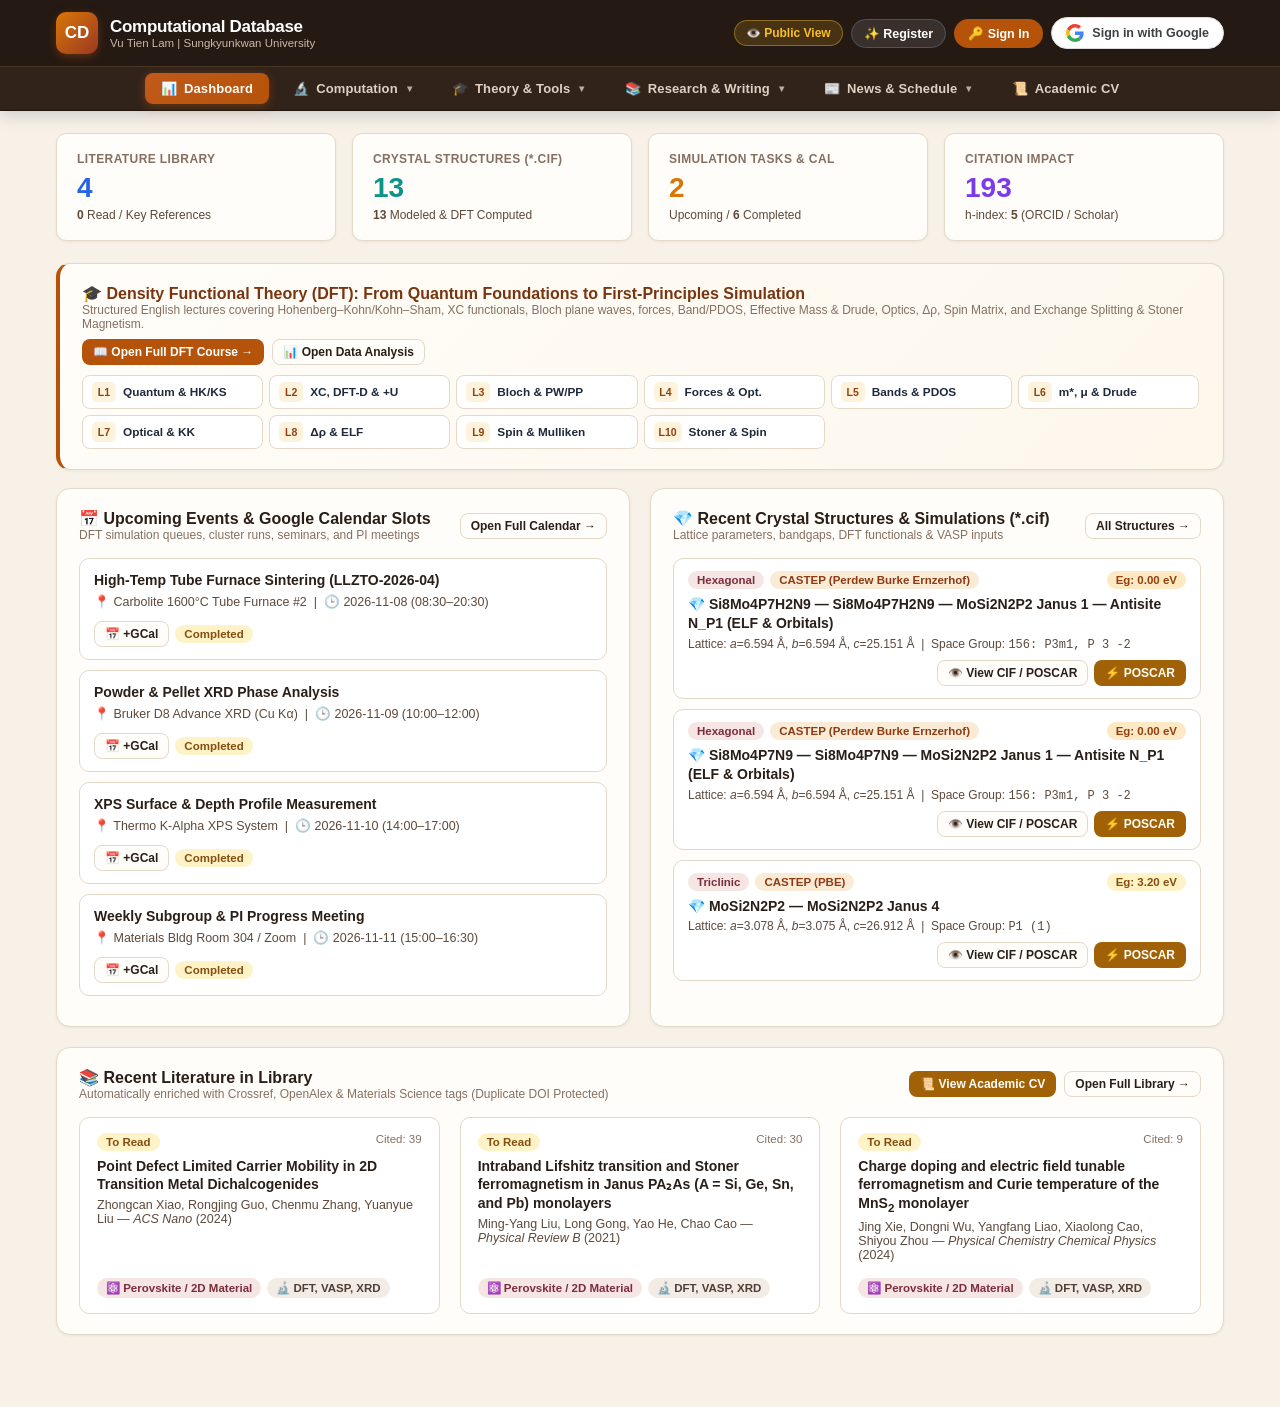
==== commit 94308967: "v180: Group 12 top navigation tabs into 6 clean menus with floating dropdowns and update all hierarc" ====
--- a/index.html
+++ b/index.html
@@ -4,7 +4,7 @@
   <meta charset="UTF-8" />
   <meta name="viewport" content="width=device-width, initial-scale=1.0" />
   <title>Computational Database — Vu Tien Lam | Sungkyunkwan University</title>
-  <link rel="stylesheet" href="styles.css?v=178_v116_vesta_viewer" onerror="this.href='/static/styles.css?v=178_v116_vesta_viewer'" />
+  <link rel="stylesheet" href="styles.css?v=180_v116_vesta_viewer" onerror="this.href='/static/styles.css?v=180_v116_vesta_viewer'" />
   <!-- Publication Math Typography: STIX Two Text (MathType / Times) + KaTeX 0.16.11 (Word/LaTeX Equation Engine) -->
   <link rel="preconnect" href="https://fonts.googleapis.com" />
   <link rel="preconnect" href="https://fonts.gstatic.com" crossorigin />
@@ -76,16 +76,24 @@
         </div>
         <select id="mobile-tab-select" class="mobile-tab-native-select" onchange="switchTab(this.value)" aria-label="Select Navigation Tab">
           <option value="dashboard">📊 Dashboard</option>
-          <option value="dft-theory">🎓 DFT Theory</option>
-          <option value="news">📰 News &amp; Articles</option>
-          <option value="literature">📚 References (Literature)</option>
-          <option value="calendar">📅 Calendar &amp; Google Calendar</option>
-          <option value="structures">💎 Crystal Structures (*.cif)</option>
-          <option value="castep">📊 Data Analysis</option>
-          <option value="post-data">📐 Post-Data Processing</option>
-          <option value="weekly-report" class="admin-only">📽️ Weekly Report (PPTX)</option>
-          <option value="manuscript">🎯 Journal Finder &amp; Plagiarism</option>
-          <option value="toolkit">⚛️ Periodic Table &amp; Calc</option>
+          <optgroup label="🔬 Computation">
+            <option value="structures">💎 Crystal Structures (*.cif)</option>
+            <option value="castep">📊 Data Analysis</option>
+            <option value="post-data">📐 Post-Data Processing</option>
+          </optgroup>
+          <optgroup label="🎓 Theory &amp; Tools">
+            <option value="dft-theory">🎓 DFT Theory</option>
+            <option value="toolkit">⚛️ Periodic Table &amp; Calc</option>
+          </optgroup>
+          <optgroup label="📚 Research &amp; Writing">
+            <option value="literature">📚 References (Literature)</option>
+            <option value="manuscript">🎯 Journal &amp; Plagiarism</option>
+            <option value="weekly-report" class="admin-only">📽️ Weekly Report (PPTX)</option>
+          </optgroup>
+          <optgroup label="📰 News &amp; Schedule">
+            <option value="news">📰 News &amp; Articles</option>
+            <option value="calendar">📅 Calendar &amp; Google Calendar</option>
+          </optgroup>
           <option value="cv">📜 Academic CV</option>
         </select>
       </div>
@@ -97,45 +105,124 @@
       </button>
     </div>
 
-    <!-- Horizontal Navigation Tabs Row -->
+    <!-- Horizontal Grouped Dropdown Navigation Bar (v180 — Clean 6 Top-Level Menus) -->
     <div class="header-nav-wrapper">
-      <nav class="horizontal-tabs" id="main-horizontal-nav">
-        <button class="nav-btn active" data-tab="dashboard" onclick="switchTab('dashboard', this)">
+      <nav class="horizontal-tabs" id="main-horizontal-nav" aria-label="Main Navigation">
+        <!-- 1. Dashboard -->
+        <a class="nav-btn active" data-tab="dashboard" href="?tab=dashboard" onclick="return handleNavTabClick(event, 'dashboard', this)">
           <span class="nav-icon">📊</span> Dashboard
-        </button>
-        <button class="nav-btn" data-tab="dft-theory" onclick="switchTab('dft-theory', this)">
-          <span class="nav-icon">🎓</span> DFT Theory
-        </button>
-        <button class="nav-btn" data-tab="news" onclick="switchTab('news', this)">
-          <span class="nav-icon">📰</span> News
-        </button>
-        <button class="nav-btn" data-tab="literature" onclick="switchTab('literature', this)">
-          <span class="nav-icon">📚</span> References
-        </button>
-        <button class="nav-btn" data-tab="calendar" onclick="switchTab('calendar', this)">
-          <span class="nav-icon">📅</span> Calendar
-        </button>
-        <button class="nav-btn" data-tab="structures" onclick="switchTab('structures', this)">
-          <span class="nav-icon">💎</span> Crystal Structures
-        </button>
-        <button class="nav-btn" data-tab="castep" onclick="switchTab('castep', this)">
-          <span class="nav-icon">📊</span> Data Analysis
-        </button>
-        <button class="nav-btn" data-tab="post-data" onclick="switchTab('post-data', this)">
-          <span class="nav-icon">📐</span> Post-Data Processing
-        </button>
-        <button class="nav-btn admin-only" data-tab="weekly-report" onclick="switchTab('weekly-report', this)">
-          <span class="nav-icon">📽️</span> Weekly Report
-        </button>
-        <button class="nav-btn" data-tab="manuscript" onclick="switchTab('manuscript', this)">
-          <span class="nav-icon">🎯</span> Journal &amp; Plagiarism
-        </button>
-        <button class="nav-btn" data-tab="toolkit" onclick="switchTab('toolkit', this)">
-          <span class="nav-icon">⚛️</span> Periodic Table
-        </button>
-        <button class="nav-btn" data-tab="cv" onclick="switchTab('cv', this)">
+        </a>
+
+        <!-- 2. Computation Dropdown -->
+        <div class="nav-dropdown" data-group="computation">
+          <button type="button" class="nav-btn nav-group-btn" data-group="computation" aria-haspopup="true" aria-expanded="false" onclick="toggleNavDropdown(this, event)">
+            <span class="nav-icon">🔬</span> Computation <span class="nav-caret">▾</span>
+          </button>
+          <div class="nav-dropdown-menu" role="menu">
+            <a class="nav-drop-item" role="menuitem" data-tab="structures" href="?tab=computation/structures" onclick="return handleNavTabClick(event, 'structures', this)">
+              <span class="nav-drop-icon">💎</span>
+              <span class="nav-drop-text">
+                <span class="nav-drop-title">Crystal Structures</span>
+                <span class="nav-drop-desc">3D CIF / POSCAR Library &amp; Viewer</span>
+              </span>
+            </a>
+            <a class="nav-drop-item" role="menuitem" data-tab="castep" href="?tab=computation/data-analysis" onclick="return handleNavTabClick(event, 'castep', this)">
+              <span class="nav-drop-icon">📊</span>
+              <span class="nav-drop-text">
+                <span class="nav-drop-title">Data Analysis</span>
+                <span class="nav-drop-desc">CASTEP Band, PDOS, Potential, Optics, Δρ</span>
+              </span>
+            </a>
+            <a class="nav-drop-item" role="menuitem" data-tab="post-data" href="?tab=computation/post-data-processing" onclick="return handleNavTabClick(event, 'post-data', this)">
+              <span class="nav-drop-icon">📐</span>
+              <span class="nav-drop-text">
+                <span class="nav-drop-title">Post-Data Processing</span>
+                <span class="nav-drop-desc">Interlayer Distances, Rashba &amp; Spin Texture</span>
+              </span>
+            </a>
+          </div>
+        </div>
+
+        <!-- 3. Theory & Tools Dropdown -->
+        <div class="nav-dropdown" data-group="theory-tools">
+          <button type="button" class="nav-btn nav-group-btn" data-group="theory-tools" aria-haspopup="true" aria-expanded="false" onclick="toggleNavDropdown(this, event)">
+            <span class="nav-icon">🎓</span> Theory &amp; Tools <span class="nav-caret">▾</span>
+          </button>
+          <div class="nav-dropdown-menu" role="menu">
+            <a class="nav-drop-item" role="menuitem" data-tab="dft-theory" href="?tab=theory-tools/dft-theory" onclick="return handleNavTabClick(event, 'dft-theory', this)">
+              <span class="nav-drop-icon">🎓</span>
+              <span class="nav-drop-text">
+                <span class="nav-drop-title">DFT Theory</span>
+                <span class="nav-drop-desc">Interactive First-Principles Lectures</span>
+              </span>
+            </a>
+            <a class="nav-drop-item" role="menuitem" data-tab="toolkit" href="?tab=theory-tools/periodic-table" onclick="return handleNavTabClick(event, 'toolkit', this)">
+              <span class="nav-drop-icon">⚛️</span>
+              <span class="nav-drop-text">
+                <span class="nav-drop-title">Periodic Table &amp; Calc</span>
+                <span class="nav-drop-desc">Interactive Elements &amp; Unit Converters</span>
+              </span>
+            </a>
+          </div>
+        </div>
+
+        <!-- 4. Research & Writing Dropdown -->
+        <div class="nav-dropdown" data-group="research">
+          <button type="button" class="nav-btn nav-group-btn" data-group="research" aria-haspopup="true" aria-expanded="false" onclick="toggleNavDropdown(this, event)">
+            <span class="nav-icon">📚</span> Research &amp; Writing <span class="nav-caret">▾</span>
+          </button>
+          <div class="nav-dropdown-menu" role="menu">
+            <a class="nav-drop-item" role="menuitem" data-tab="literature" href="?tab=research/references" onclick="return handleNavTabClick(event, 'literature', this)">
+              <span class="nav-drop-icon">📚</span>
+              <span class="nav-drop-text">
+                <span class="nav-drop-title">References</span>
+                <span class="nav-drop-desc">DOI Literature &amp; Citation Library</span>
+              </span>
+            </a>
+            <a class="nav-drop-item" role="menuitem" data-tab="manuscript" href="?tab=research/journal-plagiarism" onclick="return handleNavTabClick(event, 'manuscript', this)">
+              <span class="nav-drop-icon">🎯</span>
+              <span class="nav-drop-text">
+                <span class="nav-drop-title">Journal &amp; Plagiarism</span>
+                <span class="nav-drop-desc">Journal Finder &amp; Manuscript Checker</span>
+              </span>
+            </a>
+            <a class="nav-drop-item admin-only" role="menuitem" data-tab="weekly-report" href="?tab=research/weekly-report" onclick="return handleNavTabClick(event, 'weekly-report', this)">
+              <span class="nav-drop-icon">📽️</span>
+              <span class="nav-drop-text">
+                <span class="nav-drop-title">Weekly Report</span>
+                <span class="nav-drop-desc">PPTX Progress Slide Deck Generator</span>
+              </span>
+            </a>
+          </div>
+        </div>
+
+        <!-- 5. News & Schedule Dropdown -->
+        <div class="nav-dropdown nav-dropdown-right" data-group="updates">
+          <button type="button" class="nav-btn nav-group-btn" data-group="updates" aria-haspopup="true" aria-expanded="false" onclick="toggleNavDropdown(this, event)">
+            <span class="nav-icon">📰</span> News &amp; Schedule <span class="nav-caret">▾</span>
+          </button>
+          <div class="nav-dropdown-menu" role="menu">
+            <a class="nav-drop-item" role="menuitem" data-tab="news" href="?tab=updates/news" onclick="return handleNavTabClick(event, 'news', this)">
+              <span class="nav-drop-icon">📰</span>
+              <span class="nav-drop-text">
+                <span class="nav-drop-title">News &amp; Articles</span>
+                <span class="nav-drop-desc">Research Highlights &amp; Publications</span>
+              </span>
+            </a>
+            <a class="nav-drop-item" role="menuitem" data-tab="calendar" href="?tab=updates/calendar" onclick="return handleNavTabClick(event, 'calendar', this)">
+              <span class="nav-drop-icon">📅</span>
+              <span class="nav-drop-text">
+                <span class="nav-drop-title">Calendar</span>
+                <span class="nav-drop-desc">Research Schedule &amp; Google Calendar</span>
+              </span>
+            </a>
+          </div>
+        </div>
+
+        <!-- 6. Academic CV -->
+        <a class="nav-btn" data-tab="cv" href="?tab=academic-cv" onclick="return handleNavTabClick(event, 'cv', this)">
           <span class="nav-icon">📜</span> Academic CV
-        </button>
+        </a>
       </nav>
     </div>
   </header>
@@ -7241,13 +7328,13 @@
   </div>
 
   <script src="https://cdnjs.cloudflare.com/ajax/libs/jszip/3.10.1/jszip.min.js"></script>
-  <script src="cif_engine.js?v=178_v116_vesta_viewer" onerror="this.src='/static/cif_engine.js?v=178_v116_vesta_viewer'"></script>
-  <script src="matsci_tools.js?v=178_v116_vesta_viewer" onerror="this.src='/static/matsci_tools.js?v=178_v116_vesta_viewer'"></script>
-  <script src="post_data.js?v=178_v116_vesta_viewer" onerror="this.src='/static/post_data.js?v=178_v116_vesta_viewer'"></script>
-  <script src="topo_rashba.js?v=178_v116_vesta_viewer" onerror="this.src='/static/topo_rashba.js?v=178_v116_vesta_viewer'"></script>
-  <script src="potential_polar.js?v=178_v116_vesta_viewer" onerror="this.src='/static/potential_polar.js?v=178_v116_vesta_viewer'"></script>
-  <script src="dft_theory.js?v=178_v116_vesta_viewer" onerror="this.src='/static/dft_theory.js?v=178_v116_vesta_viewer'"></script>
-  <script src="app.js?v=178_v116_vesta_viewer" onerror="this.src='/static/app.js?v=178_v116_vesta_viewer'"></script>
+  <script src="cif_engine.js?v=180_v116_vesta_viewer" onerror="this.src='/static/cif_engine.js?v=180_v116_vesta_viewer'"></script>
+  <script src="matsci_tools.js?v=180_v116_vesta_viewer" onerror="this.src='/static/matsci_tools.js?v=180_v116_vesta_viewer'"></script>
+  <script src="post_data.js?v=180_v116_vesta_viewer" onerror="this.src='/static/post_data.js?v=180_v116_vesta_viewer'"></script>
+  <script src="topo_rashba.js?v=180_v116_vesta_viewer" onerror="this.src='/static/topo_rashba.js?v=180_v116_vesta_viewer'"></script>
+  <script src="potential_polar.js?v=180_v116_vesta_viewer" onerror="this.src='/static/potential_polar.js?v=180_v116_vesta_viewer'"></script>
+  <script src="dft_theory.js?v=180_v116_vesta_viewer" onerror="this.src='/static/dft_theory.js?v=180_v116_vesta_viewer'"></script>
+  <script src="app.js?v=180_v116_vesta_viewer" onerror="this.src='/static/app.js?v=180_v116_vesta_viewer'"></script>
 
     <!-- Google Calendar Authorization Helper Modal (Shown only if Google API blocks 403 / access_denied) -->
     <div id="google-cal-unverified-modal" class="modal-backdrop">
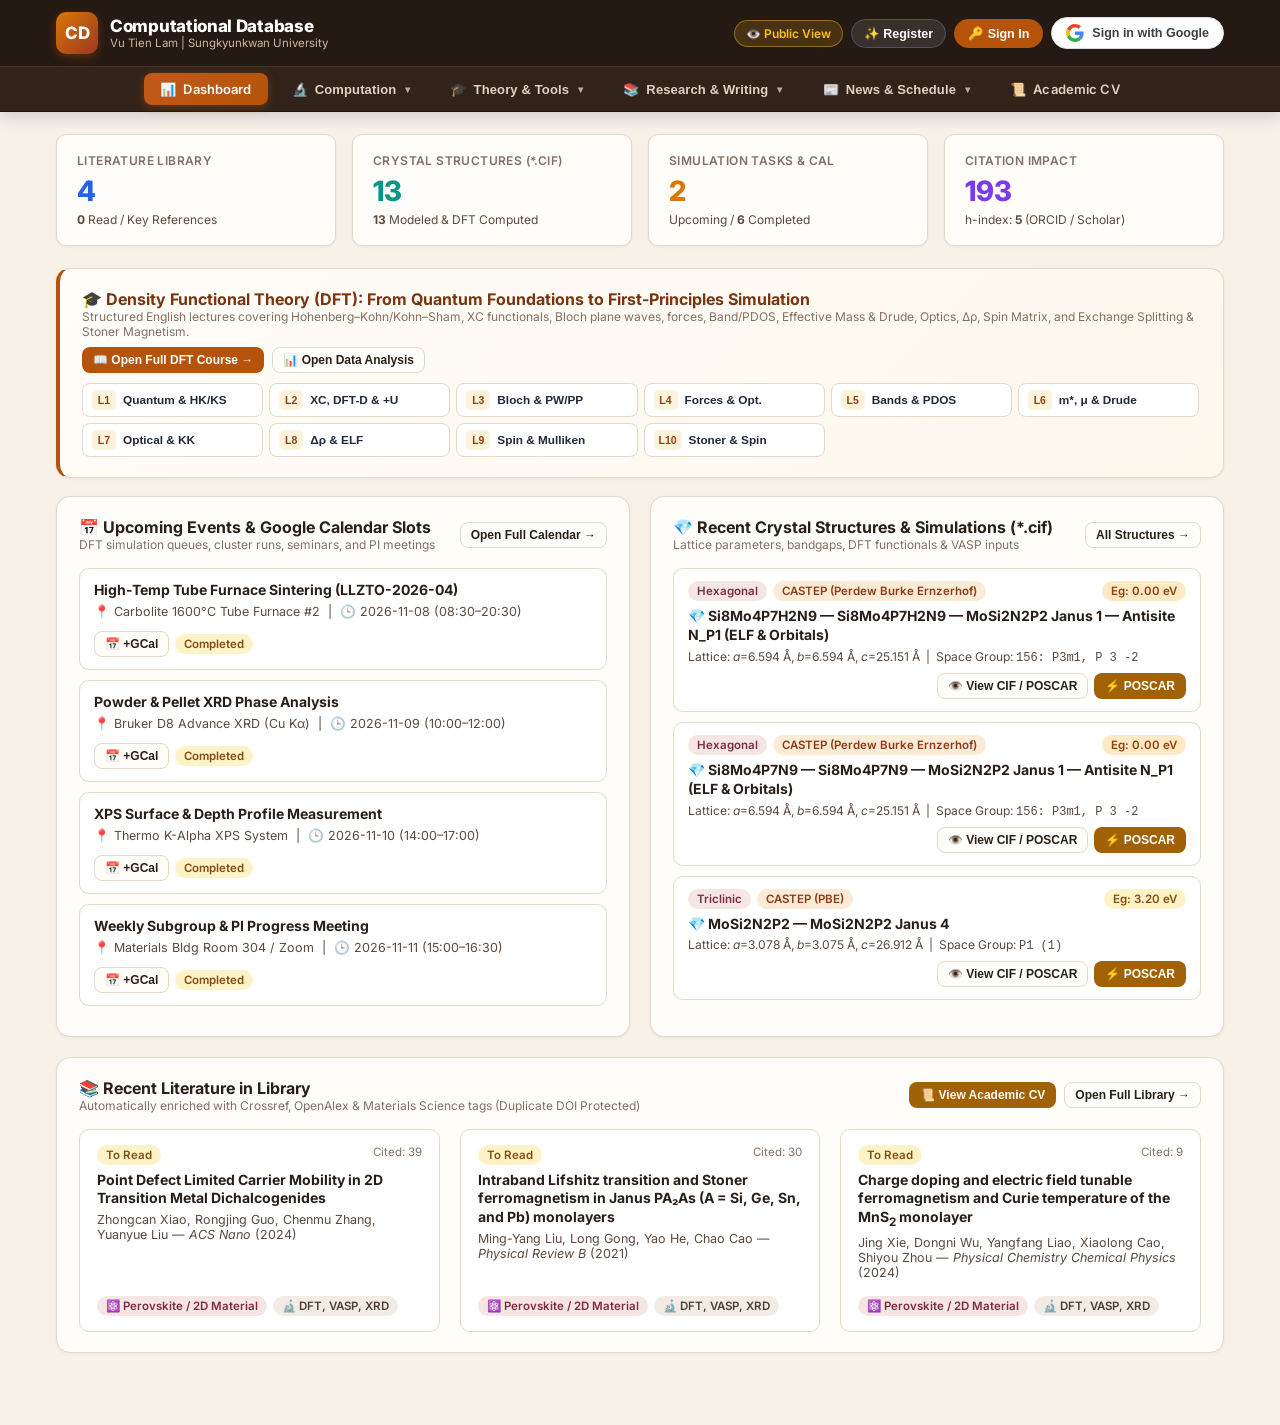
==== commit cd5281b9: "v184: Auto-format pasted content & unified publication-grade magazine typography (Merriweather + Sou" ====
--- a/index.html
+++ b/index.html
@@ -4,11 +4,11 @@
   <meta charset="UTF-8" />
   <meta name="viewport" content="width=device-width, initial-scale=1.0" />
   <title>Computational Database — Vu Tien Lam | Sungkyunkwan University</title>
-  <link rel="stylesheet" href="styles.css?v=180_v116_vesta_viewer" onerror="this.href='/static/styles.css?v=180_v116_vesta_viewer'" />
-  <!-- Publication Math Typography: STIX Two Text (MathType / Times) + KaTeX 0.16.11 (Word/LaTeX Equation Engine) -->
+  <link rel="stylesheet" href="styles.css?v=184_v116_vesta_viewer" onerror="this.href='/static/styles.css?v=184_v116_vesta_viewer'" />
+  <!-- Unified Publication & Magazine Typography: Source Serif 4 (Body), Merriweather (Headlines), Inter (UI), STIX Two Text (Math) + KaTeX 0.16.11 -->
   <link rel="preconnect" href="https://fonts.googleapis.com" />
   <link rel="preconnect" href="https://fonts.gstatic.com" crossorigin />
-  <link rel="stylesheet" href="https://fonts.googleapis.com/css2?family=STIX+Two+Text:ital,wght@0,400;0,600;0,700;1,400;1,600&display=swap" />
+  <link rel="stylesheet" href="https://fonts.googleapis.com/css2?family=Inter:wght@400;500;600;700;800&family=Merriweather:ital,wght@0,700;0,900;1,400;1,700&family=Source+Serif+4:ital,opsz,wght@0,8..60,400;0,8..60,600;0,8..60,700;1,8..60,400;1,8..60,600&family=STIX+Two+Text:ital,wght@0,400;0,600;0,700;1,400;1,600&display=swap" />
   <link rel="stylesheet" href="https://cdn.jsdelivr.net/npm/katex@0.16.11/dist/katex.min.css" onerror="this.onerror=null;this.href='https://cdnjs.cloudflare.com/ajax/libs/KaTeX/0.16.11/katex.min.css';" />
   <script src="https://cdn.jsdelivr.net/npm/katex@0.16.11/dist/katex.min.js" onerror="var s=document.createElement('script');s.src='https://cdnjs.cloudflare.com/ajax/libs/KaTeX/0.16.11/katex.min.js';document.head.appendChild(s);"></script>
   <!-- Google Identity Services for OAuth 2.0 Sign-In & Google Calendar API -->
@@ -394,59 +394,104 @@
       </section>
 
       <!-- ================================================================ -->
-      <!-- TAB: RESEARCH NEWS & SCIENTIFIC PUBLICATIONS                      -->
+      <!-- TAB: LAM'S STORY — SCIENTIFIC NEWS & EDITORIAL MAGAZINE (v182)   -->
       <!-- ================================================================ -->
       <section id="tab-news" class="tab-pane">
-        <!-- News Catalog View (Grid & Filters) -->
+        <!-- News Catalog View (Magazine Front Page, Special Issues, Volumes & Editorial Desk) -->
         <div id="news-catalog-view">
-        <!-- News Header Bar -->
-        <div class="news-pane-header">
-          <div class="news-pane-titles">
-            <div class="news-eyebrow">SKKU COMPUTATIONAL MATERIALS RESEARCH</div>
-            <h2 class="news-heading">📰 Lab News &amp; Scientific Articles</h2>
-            <p class="news-subheading">Research articles, DFT breakthroughs, scientific highlights, and lab communications from the Sungkyunkwan University Materials Simulation Lab.</p>
-          </div>
-          <div class="news-header-actions">
-            <button id="news-import-word-btn" class="btn btn-outline admin-only" onclick="triggerWordImport()" title="Import &amp; auto-detect content, formulas, tables, figures from Word (.docx)">
-              📥 Import Word (.docx)
-            </button>
-            <input type="file" id="news-word-file-input" accept=".docx,application/vnd.openxmlformats-officedocument.wordprocessingml.document" style="display:none;" onchange="handleWordFileInput(event)">
-            <button id="news-new-article-btn" class="btn btn-primary admin-only" onclick="openNewsEditorModal()" title="Compose &amp; publish a new research article or announcement">
-              ✍️ + New Article
-            </button>
-          </div>
-        </div>
-
-        <!-- News Control Bar: Category Filters & Real-Time Search -->
-        <div class="news-control-bar">
-          <div class="news-filter-pills" id="news-category-filters">
-            <button class="news-filter-pill active" data-category="all" onclick="filterNewsCategory('all', this)">All Topics (<span id="news-count-all">0</span>)</button>
-            <button class="news-filter-pill" data-category="Research Article" onclick="filterNewsCategory('Research Article', this)">🔬 Research Articles (<span id="news-count-research">0</span>)</button>
-            <button class="news-filter-pill" data-category="Lab Highlight" onclick="filterNewsCategory('Lab Highlight', this)">⭐ Lab Highlights (<span id="news-count-highlight">0</span>)</button>
-            <button class="news-filter-pill" data-category="Communication" onclick="filterNewsCategory('Communication', this)">⚡ Communications (<span id="news-count-comm">0</span>)</button>
-            <button class="news-filter-pill" data-category="Computational" onclick="filterNewsCategory('Computational', this)">💻 Computational DFT (<span id="news-count-comp">0</span>)</button>
-            <button class="news-filter-pill" data-category="Announcement" onclick="filterNewsCategory('Announcement', this)">📢 Announcements (<span id="news-count-ann">0</span>)</button>
-          </div>
-          <div class="news-search-wrapper">
-            <span class="news-search-icon">🔍</span>
-            <input type="text" id="news-search-input" class="news-search-input" placeholder="Search news by title, author, keyword, or content..." oninput="handleNewsSearch(this.value)">
-            <button class="news-search-clear" id="news-search-clear-btn" onclick="clearNewsSearch()" title="Clear search">✕</button>
-          </div>
-        </div>
-
-        <!-- News Articles Container (Most Recent & Annual Volumes) -->
-        <div id="news-articles-container" class="news-catalog-container">
-          <!-- Dynamically populated by renderNewsTab() -->
-        </div>
-
-                <!-- News Empty State -->
-        <div id="news-empty-state" class="news-empty-state" style="display:none;">
-          <div class="news-empty-icon">📰</div>
-          <div class="news-empty-title">No articles found</div>
-          <div class="news-empty-text">No articles matched your selected category filter or search keywords.</div>
-        </div>
-      </div>
-      <!-- End #news-catalog-view -->
+          <!-- Classic Editorial Magazine Masthead -->
+          <div class="mag-masthead">
+            <div class="mag-masthead-top-rule">
+              <div class="mag-masthead-eyebrow-group">
+                <span class="mag-eyebrow-kicker" id="news-masthead-eyebrow">SCIENCE &bull; MATERIALS &bull; TECHNOLOGY &bull; CHRONICLES</span>
+                <span class="mag-edition-pill" id="news-masthead-edition-pill">Vol. 1 · Issue 1 · 2026</span>
+              </div>
+              <div class="mag-masthead-stats" id="news-masthead-stats">
+                <!-- Populated dynamically by renderNewsTab() -->
+              </div>
+            </div>
+
+            <div class="mag-masthead-main">
+              <div class="mag-masthead-brand">
+                <div class="mag-nameplate-row">
+                  <h2 class="mag-masthead-title" id="news-masthead-title">Lam's Story</h2>
+                  <span class="mag-nameplate-badge">MAGAZINE</span>
+                </div>
+                <p class="mag-masthead-tagline" id="news-masthead-tagline">Stories of scientific discovery, 2D materials, semiconductor breakthroughs, and research reflections.</p>
+              </div>
+              <div class="news-header-actions mag-masthead-actions">
+                <div class="mag-view-switcher admin-only strict-admin-only" id="news-view-switcher" style="display:none;" role="tablist" aria-label="Editorial View Mode">
+                  <button type="button" id="news-view-btn-magazine" class="mag-view-btn active" onclick="setNewsViewMode('magazine')">📰 Magazine</button>
+                  <button type="button" id="news-view-btn-desk" class="mag-view-btn" onclick="setNewsViewMode('desk')">🗂️ Editorial Desk</button>
+                </div>
+                <button type="button" id="news-special-issues-btn" class="btn btn-outline btn-sm admin-only strict-admin-only" style="display:none;" onclick="openSpecialIssuesModal(false, null, 'regular')" title="Manage Regular Issues, Special Issues &amp; Magazine Settings">
+                  📑 Manage Issues
+                </button>
+                <button type="button" id="news-import-word-btn" class="btn btn-outline btn-sm admin-only strict-admin-only" style="display:none;" onclick="triggerWordImport()" title="Import &amp; auto-detect content, formulas, tables, figures from Word (.docx)">
+                  📥 Import .docx
+                </button>
+                <input type="file" id="news-word-file-input" accept=".docx,application/vnd.openxmlformats-officedocument.wordprocessingml.document" style="display:none;" onchange="handleWordFileInput(event)">
+                <button type="button" id="news-new-article-btn" class="btn btn-primary btn-sm admin-only strict-admin-only" style="display:none;" onclick="openNewsEditorModal()" title="Compose &amp; publish a new story, news dispatch, or scientific article">
+                  ✍️ + New Story
+                </button>
+              </div>
+            </div>
+
+            <!-- Live Latest Stories Ticker Bar -->
+            <div id="news-latest-ticker" class="mag-ticker-bar" style="display:none;"></div>
+          </div>
+
+          <!-- Magazine Navigation & Filter Bar -->
+          <div class="news-control-bar mag-control-bar">
+            <div class="news-filter-pills" id="news-category-filters">
+              <button type="button" class="news-filter-pill active" data-category="all" onclick="filterNewsCategory('all', this)">All (<span id="news-count-all">0</span>)</button>
+              <button type="button" class="news-filter-pill" data-category="news" onclick="filterNewsCategory('news', this)">⚡ Tech &amp; News (<span id="news-count-news">0</span>)</button>
+              <button type="button" class="news-filter-pill" data-category="research" onclick="filterNewsCategory('research', this)">🔬 Research (<span id="news-count-research">0</span>)</button>
+              <button type="button" class="news-filter-pill" data-category="computational" onclick="filterNewsCategory('computational', this)">💻 Comp. (<span id="news-count-comp">0</span>)</button>
+              <button type="button" class="news-filter-pill" data-category="feature" onclick="filterNewsCategory('feature', this)">🧭 Features (<span id="news-count-feature">0</span>)</button>
+              <button type="button" class="news-filter-pill" data-category="announcement" onclick="filterNewsCategory('announcement', this)">📢 Newsroom (<span id="news-count-ann">0</span>)</button>
+            </div>
+            <div class="mag-control-right">
+              <select id="news-status-filter" class="mag-mini-select admin-only strict-admin-only" style="display:none;" onchange="handleNewsStatusFilter(this.value)" title="Filter by editorial status">
+                <option value="all">All Status</option>
+                <option value="published">🚀 Published</option>
+                <option value="draft">📝 Drafts</option>
+                <option value="featured">★ Featured</option>
+              </select>
+              <select id="news-sort-select" class="mag-mini-select" onchange="handleNewsSortChange(this.value)" title="Sort stories">
+                <option value="newest">Sort: Latest First</option>
+                <option value="featured">Sort: Featured First</option>
+                <option value="issue_num">Sort: Paper Number</option>
+              </select>
+              <div class="news-search-wrapper">
+                <span class="news-search-icon">🔍</span>
+                <input type="text" id="news-search-input" class="news-search-input" placeholder="Search headlines, topics, authors, Vol/Issue..." oninput="handleNewsSearch(this.value)">
+                <button type="button" class="news-search-clear" id="news-search-clear-btn" onclick="clearNewsSearch()" title="Clear search">✕</button>
+              </div>
+            </div>
+          </div>
+
+          <!-- Active Filter / Special Issue Chip Bar (shown when a Special Issue filter is active) -->
+          <div id="news-active-filter-bar" class="mag-active-filter-bar" style="display:none;"></div>
+
+          <!-- Magazine Front Page & Volumes/Issues Archive Container -->
+          <div id="news-articles-container" class="news-catalog-container">
+            <!-- Dynamically populated by renderNewsTab() -->
+          </div>
+
+          <!-- Admin Editorial Management Desk (Visible when Editorial Desk mode is selected) -->
+          <div id="news-editorial-desk-container" class="mag-editorial-desk" style="display:none;">
+            <!-- Dynamically populated by renderNewsEditorialDesk() -->
+          </div>
+
+          <!-- News Empty State -->
+          <div id="news-empty-state" class="news-empty-state" style="display:none;">
+            <div class="news-empty-icon">📰</div>
+            <div class="news-empty-title">No stories found</div>
+            <div class="news-empty-text">No stories matched your selected topic, issue, or search keywords.</div>
+          </div>
+        </div>
+        <!-- End #news-catalog-view -->
 
         <!-- ============================================================ -->
         <!-- FULL-PAGE SCIENTIFIC ARTICLE READER VIEW (Direct Full Page)  -->
@@ -7334,7 +7379,7 @@
   <script src="topo_rashba.js?v=180_v116_vesta_viewer" onerror="this.src='/static/topo_rashba.js?v=180_v116_vesta_viewer'"></script>
   <script src="potential_polar.js?v=180_v116_vesta_viewer" onerror="this.src='/static/potential_polar.js?v=180_v116_vesta_viewer'"></script>
   <script src="dft_theory.js?v=180_v116_vesta_viewer" onerror="this.src='/static/dft_theory.js?v=180_v116_vesta_viewer'"></script>
-  <script src="app.js?v=180_v116_vesta_viewer" onerror="this.src='/static/app.js?v=180_v116_vesta_viewer'"></script>
+  <script src="app.js?v=184_v116_vesta_viewer" onerror="this.src='/static/app.js?v=184_v116_vesta_viewer'"></script>
 
     <!-- Google Calendar Authorization Helper Modal (Shown only if Google API blocks 403 / access_denied) -->
     <div id="google-cal-unverified-modal" class="modal-backdrop">
@@ -7403,18 +7448,18 @@
   </div>
 
   <!-- ================================================================ -->
-  <!-- ADMIN NEWS & SCIENTIFIC ARTICLE WYSIWYG EDITOR MODAL              -->
+  <!-- ADMIN NEWS MAGAZINE & ARTICLE WYSIWYG COMPOSER MODAL (v181)      -->
   <!-- ================================================================ -->
   <div id="news-editor-modal" class="modal-backdrop" onclick="if(event.target===this) confirmCloseNewsEditor()">
     <div class="modal-box news-editor-modal-box">
-      <div class="card-header" style="margin-bottom:14px; border-bottom:1px solid #ebd8c1; padding-bottom:12px;">
+      <div class="card-header" style="margin-bottom:12px; border-bottom:1px solid #ebd8c1; padding-bottom:10px;">
         <div>
-          <div class="card-title" id="news-editor-modal-title" style="font-size:18px; font-weight:800; color:#2b1f17;">✍️ Compose Scientific News &amp; Article</div>
-          <div style="font-size:12px; color:#786354; margin-top:2px;">Publish peer-reviewed announcements, DFT papers, or lab communications with academic formatting.</div>
+          <div class="card-title" id="news-editor-modal-title" style="font-size:18px; font-weight:800; color:#2b1f17;">✍️ Compose Magazine Story &amp; Scientific Article</div>
+          <div style="font-size:12px; color:#786354; margin-top:2px;">Publish breaking tech news, research highlights, special-issue features, or full scientific papers with automatic Volume/Issue/Paper numbering.</div>
         </div>
         <div style="display:flex; align-items:center; gap:8px;">
           <button type="button" class="btn btn-outline btn-sm" onclick="triggerWordImport()" title="Import from Microsoft Word (*.docx)">
-            📄 Import Word (.docx)
+            📄 Import .docx
           </button>
           <button type="button" class="btn btn-outline btn-sm" onclick="confirmCloseNewsEditor()">✕ Close</button>
         </div>
@@ -7423,24 +7468,110 @@
       <div class="news-editor-modal-body" style="overflow-y:auto; flex:1; padding-right:6px;">
         <input type="hidden" id="news-edit-article-id" value="">
 
-        <!-- Title & Category Row -->
+        <!-- 1-Click Editorial Starter Templates Bar -->
+        <div class="mag-template-bar">
+          <span class="mag-template-label">⚡ Quick Templates:</span>
+          <button type="button" class="mag-tpl-btn" onclick="applyNewsStoryTemplate('news')">⚡ News Dispatch</button>
+          <button type="button" class="mag-tpl-btn" onclick="applyNewsStoryTemplate('highlight')">🔬 Research Highlight</button>
+          <button type="button" class="mag-tpl-btn" onclick="applyNewsStoryTemplate('feature')">🧭 Feature / Perspective</button>
+          <button type="button" class="mag-tpl-btn" onclick="applyNewsStoryTemplate('announcement')">📢 Lab Announcement</button>
+          <button type="button" class="mag-tpl-btn" onclick="applyNewsStoryTemplate('paper')">📄 Full Academic Paper</button>
+        </div>
+
+        <!-- Live Auto-Numbering & Issue Assignment Panel -->
+        <div class="mag-editor-numbering-box">
+          <div class="mag-numbering-live-bar">
+            <span class="mag-numbering-live-tag">AUTO NUMBERING</span>
+            <span id="news-edit-auto-preview-banner" class="mag-numbering-live-val">Volume 1 (2026) · Issue 1 · No. 01</span>
+          </div>
+          <div class="news-form-row" style="margin-bottom:0; gap:10px;">
+            <div class="news-form-group" style="width:165px; margin-bottom:0;">
+              <label class="form-label" for="news-edit-published">🚀 Published Date <span class="required">*</span></label>
+              <input type="date" id="news-edit-published" class="form-input" onchange="onEditorPublishedDateChange()">
+            </div>
+            <div class="news-form-group flex-2" style="margin-bottom:0;">
+              <label class="form-label" for="news-edit-special-issue">📚 Issue Assignment <span style="font-weight:normal; font-size:11px; color:#8c786a;">(Regular Issues or Special Issues — auto-contiguous)</span></label>
+              <div style="display:flex; gap:6px; align-items:center; flex-wrap:wrap;">
+                <select id="news-edit-special-issue" class="form-select" onchange="updateEditorAutoNumberingPreview()" style="flex:1; min-width:210px;">
+                  <option value="">📑 Issue 1 — Default First Issue</option>
+                </select>
+                <button type="button" class="btn btn-outline btn-sm" onclick="cutNewRegularIssueFromEditor()" title="Start / cut the next sequential Regular Issue in this Volume" style="white-space:nowrap;">✂️ + Cut Issue</button>
+                <button type="button" class="btn btn-outline btn-sm" onclick="openSpecialIssuesModal(true, null, 'issues')" title="Create or manage custom Special Issues" style="white-space:nowrap;">+ Special Issue</button>
+              </div>
+            </div>
+            <div class="news-form-group flex-1" style="min-width:170px; margin-bottom:0;">
+              <label class="form-label" for="news-edit-format">📰 Layout Format</label>
+              <select id="news-edit-format" class="form-select" onchange="onEditorStoryFormatChange(this.value)">
+                <option value="magazine">📰 Magazine News / Feature</option>
+                <option value="journal">📄 Scientific Journal Paper</option>
+              </select>
+            </div>
+          </div>
+          <div class="mag-numbering-toggles-row">
+            <label class="mag-check-pill">
+              <input type="checkbox" id="news-edit-featured">
+              <span>★ Pin as Front-Page Cover Story</span>
+            </label>
+            <label class="mag-check-pill">
+              <input type="checkbox" id="news-edit-manual-override-toggle" onchange="toggleEditorManualNumbering(this.checked)">
+              <span>⚙️ Manual Volume / Issue / DOI Override</span>
+            </label>
+          </div>
+          <!-- Collapsible Manual Override & Academic Dates Box -->
+          <div id="news-edit-manual-override-box" class="mag-manual-override-box" style="display:none;">
+            <div class="news-form-row" style="margin-bottom:8px; gap:10px;">
+              <div class="news-form-group flex-1" style="margin-bottom:0;">
+                <label class="form-label" for="news-edit-volume">Custom Volume <span style="font-weight:normal; font-size:11px; color:#8c786a;">(blank = Auto)</span></label>
+                <input type="text" id="news-edit-volume" class="form-input" placeholder="Auto: e.g. Volume 1 (2026)" oninput="updateEditorAutoNumberingPreview()">
+              </div>
+              <div class="news-form-group flex-1" style="margin-bottom:0;">
+                <label class="form-label" for="news-edit-issue-custom">Custom Issue Label <span style="font-weight:normal; font-size:11px; color:#8c786a;">(blank = Auto)</span></label>
+                <input type="text" id="news-edit-issue-custom" class="form-input" placeholder="Auto: e.g. Issue 1" oninput="updateEditorAutoNumberingPreview()">
+              </div>
+              <div class="news-form-group" style="width:120px; margin-bottom:0;">
+                <label class="form-label" for="news-edit-article-number">Paper No.</label>
+                <input type="text" id="news-edit-article-number" class="form-input" placeholder="Auto: 01" oninput="updateEditorAutoNumberingPreview()">
+              </div>
+            </div>
+            <div class="news-form-row" style="margin-bottom:0; gap:10px;">
+              <div class="news-form-group flex-1" style="margin-bottom:0;">
+                <label class="form-label" for="news-edit-received">📥 Received Date</label>
+                <input type="date" id="news-edit-received" class="form-input">
+              </div>
+              <div class="news-form-group flex-1" style="margin-bottom:0;">
+                <label class="form-label" for="news-edit-revised">📝 Revised Date</label>
+                <input type="date" id="news-edit-revised" class="form-input">
+              </div>
+              <div class="news-form-group flex-2" style="margin-bottom:0;">
+                <label class="form-label" for="news-edit-doi">DOI / Magazine ID <span style="font-weight:normal; font-size:11px; color:#8c786a;">(blank = Auto clean ID)</span></label>
+                <input type="text" id="news-edit-doi" class="form-input" placeholder="Auto: 10.skku.matsci/lam.2026.v1.i01.01">
+              </div>
+            </div>
+          </div>
+        </div>
+
+        <!-- Title, Category & Status Row -->
         <div class="news-form-row">
           <div class="news-form-group flex-2">
-            <label class="form-label" for="news-edit-title">Article Title <span class="required">*</span></label>
-            <input type="text" id="news-edit-title" class="form-input" placeholder="e.g. Breakthrough in 2D Janus MoSi2N4 Monolayers for Electrocatalytic HER..." required>
+            <label class="form-label" for="news-edit-title">Headline / Article Title <span class="required">*</span></label>
+            <input type="text" id="news-edit-title" class="form-input" placeholder="e.g. Imec demonstrates first wafer-scale fabrication of solid-state nanopores using EUV lithography" required>
           </div>
           <div class="news-form-group flex-1">
-            <label class="form-label" for="news-edit-category">Category / Classification <span class="required">*</span></label>
+            <label class="form-label" for="news-edit-category">Section / Category <span class="required">*</span></label>
             <select id="news-edit-category" class="form-select">
+              <option value="Science & Tech News">🌐 Science &amp; Tech News</option>
+              <option value="Breaking News">⚡ Breaking News</option>
+              <option value="Research Highlight">⭐ Research Highlight</option>
+              <option value="Lab Highlight">🏛️ Lab Highlight</option>
+              <option value="Feature & Perspective">🧭 Feature &amp; Perspective</option>
               <option value="Research Article">🔬 Research Article</option>
-              <option value="Lab Highlight">⭐ Lab Highlight</option>
-              <option value="Communication">⚡ Communication</option>
+              <option value="Communication">💬 Communication</option>
               <option value="Computational">💻 Computational DFT</option>
               <option value="Announcement">📢 Announcement / Seminar</option>
               <option value="Methodology">📐 Methodology &amp; Protocol</option>
             </select>
           </div>
-          <div class="news-form-group" style="min-width: 140px;">
+          <div class="news-form-group" style="min-width: 132px;">
             <label class="form-label" for="news-edit-status">Status</label>
             <select id="news-edit-status" class="form-select">
               <option value="Published">🚀 Published</option>
@@ -7449,14 +7580,30 @@
           </div>
         </div>
 
+        <!-- Subtitle / Deck & External Source Credit (Magazine News Features) -->
+        <div class="news-form-row">
+          <div class="news-form-group flex-2">
+            <label class="form-label" for="news-edit-subtitle">Subtitle / Magazine Deck <span style="font-weight:normal; font-size:11px; color:#8c786a;">(Optional 1-sentence editorial subheadline)</span></label>
+            <input type="text" id="news-edit-subtitle" class="form-input" placeholder="e.g. Breakthrough enables scalable, high-precision biosensing applications in life sciences and healthcare.">
+          </div>
+          <div class="news-form-group flex-1">
+            <label class="form-label" for="news-edit-source-name">Source / Credit <span style="font-weight:normal; font-size:11px; color:#8c786a;">(Optional)</span></label>
+            <input type="text" id="news-edit-source-name" class="form-input" placeholder="e.g. Imec, Nature News, SKKU Lab">
+          </div>
+          <div class="news-form-group flex-1">
+            <label class="form-label" for="news-edit-source-url">Original Source URL <span style="font-weight:normal; font-size:11px; color:#8c786a;">(Optional)</span></label>
+            <input type="url" id="news-edit-source-url" class="form-input" placeholder="https://...">
+          </div>
+        </div>
+
         <!-- Authors & Affiliations Structured Dynamic Manager (V110) -->
-        <div class="news-authors-affiliations-container" style="background:#fdfaf6; border:1px solid #ebd8c1; border-radius:8px; padding:16px; margin-bottom:16px;">
+        <div class="news-authors-affiliations-container" style="background:#fdfaf6; border:1px solid #ebd8c1; border-radius:8px; padding:14px 16px; margin-bottom:14px;">
           <!-- 1. Affiliations Section -->
-          <div class="news-affiliations-section" style="margin-bottom:18px;">
+          <div class="news-affiliations-section" style="margin-bottom:14px;">
             <div style="display:flex; justify-content:space-between; align-items:center; margin-bottom:8px;">
               <div>
-                <label class="form-label" style="font-weight:700; color:#2b1f17; margin-bottom:2px;">🏛️ Affiliations / Institutions</label>
-                <div style="font-size:11.5px; color:#6b5c4f;">Add numbered institutions below. Authors can select one or multiple affiliation numbers.</div>
+                <label class="form-label" style="font-weight:700; color:#2b1f17; margin-bottom:2px;">🏛️ Affiliations / Desk</label>
+                <div style="font-size:11.5px; color:#6b5c4f;">Add numbered institutions or editorial desks below (optional for short news briefs).</div>
               </div>
               <button type="button" class="btn btn-outline btn-sm" onclick="addAffiliationRow()" style="font-weight:600; font-size:12px; padding:4px 10px;">
                 + Add Affiliation
@@ -7471,8 +7618,8 @@
           <div class="news-authors-section">
             <div style="display:flex; justify-content:space-between; align-items:center; margin-bottom:8px;">
               <div>
-                <label class="form-label" style="font-weight:700; color:#2b1f17; margin-bottom:2px;">👥 Authors &amp; Contributors <span class="required">*</span></label>
-                <div style="font-size:11.5px; color:#6b5c4f;">Add authors, assign their affiliation numbers, and check corresponding author(s) with contact email.</div>
+                <label class="form-label" style="font-weight:700; color:#2b1f17; margin-bottom:2px;">👥 Authors / Byline <span class="required">*</span></label>
+                <div style="font-size:11.5px; color:#6b5c4f;">Add writers/authors, assign affiliation numbers, and optionally mark corresponding author(s).</div>
               </div>
               <button type="button" class="btn btn-outline btn-sm" onclick="addAuthorRow()" style="font-weight:600; font-size:12px; padding:4px 10px;">
                 + Add Author
@@ -7489,43 +7636,11 @@
           <input type="hidden" id="news-edit-affiliations">
         </div>
 
-        <!-- Publication Timeline Dates Row (Pure English Labels) -->
-        <div class="news-form-row news-timeline-dates-row">
-          <div class="news-form-group flex-1">
-            <label class="form-label" for="news-edit-received">📥 Received Date <span style="font-weight:normal; font-size:11px; color:#8c786a;">(Optional)</span></label>
-            <input type="date" id="news-edit-received" class="form-input">
-          </div>
-          <div class="news-form-group flex-1">
-            <label class="form-label" for="news-edit-revised">📝 Revised Date <span style="font-weight:normal; font-size:11px; color:#8c786a;">(Optional)</span></label>
-            <input type="date" id="news-edit-revised" class="form-input">
-          </div>
-          <div class="news-form-group flex-1">
-            <label class="form-label" for="news-edit-published">🚀 Published Date <span class="required">*</span></label>
-            <input type="date" id="news-edit-published" class="form-input">
-          </div>
-          <div class="news-form-group flex-1">
-            <label class="form-label" for="news-edit-doi">DOI Identifier</label>
-            <input type="text" id="news-edit-doi" class="form-input" placeholder="e.g. 10.skku.matsci/news.2026.001">
-          </div>
-        </div>
-
-        <!-- Journal Volume & Article Number Row (Auto-grouped by Year if empty) -->
-        <div class="news-form-row">
-          <div class="news-form-group flex-1">
-            <label class="form-label" for="news-edit-volume">📚 Volume &amp; Year <span style="font-weight:normal; font-size:11px; color:#8c786a;">(Auto-grouped by Year if empty)</span></label>
-            <input type="text" id="news-edit-volume" class="form-input" placeholder="Auto: e.g. Volume 3 (2026)">
-          </div>
-          <div class="news-form-group flex-1">
-            <label class="form-label" for="news-edit-article-number">🔢 Article Number <span style="font-weight:normal; font-size:11px; color:#8c786a;">(Auto-sequenced if empty)</span></label>
-            <input type="text" id="news-edit-article-number" class="form-input" placeholder="Auto: e.g. 1, 2, 3...">
-          </div>
-        </div>
-
         <!-- Declarations & Metadata Visibility Settings (V113) -->
         <div class="news-form-row" style="background:#fcfaf7; border:1px solid #eadbc8; border-radius:8px; padding:10px 14px; margin-bottom:14px; gap:16px; flex-wrap:wrap;">
           <div style="font-weight:700; font-size:12.5px; color:#5c4738; width:100%; display:flex; align-items:center; gap:6px;">
             <span>⚙️ Academic Declarations &amp; Metadata Visibility</span>
-            <span style="font-weight:normal; font-size:11px; color:#8c786a;">(Uncheck for General News / Announcements)</span>
+            <span style="font-weight:normal; font-size:11px; color:#8c786a;">(Auto-unchecked for Magazine News / Announcements)</span>
           </div>
           <label style="display:inline-flex; align-items:center; gap:6px; font-size:12.5px; font-weight:600; color:#1e293b; cursor:pointer;">
             <input type="checkbox" id="news-edit-show-contributions" checked>
@@ -7547,7 +7662,7 @@
         <!-- Cover Image / Graphical Abstract & Keywords -->
         <div class="news-form-row">
           <div class="news-form-group flex-2">
-            <label class="form-label">Cover Image / Graphical Abstract</label>
+            <label class="form-label">Lead Cover Photo / Graphical Abstract</label>
             <div class="news-image-input-wrap">
               <input type="text" id="news-edit-cover-url" class="form-input" placeholder="Paste image URL (https://...) or upload below" oninput="updateNewsCoverPreview(this.value)">
               <label class="btn btn-secondary news-upload-label" title="Upload local image file (JPG, PNG, WebP)">
@@ -7561,15 +7676,15 @@
             </div>
           </div>
           <div class="news-form-group flex-2">
-            <label class="form-label" for="news-edit-keywords">Keywords / Tags (comma separated)</label>
-            <input type="text" id="news-edit-keywords" class="form-input" placeholder="e.g. 2D Materials, MoSi2N4, DFT, Valleytronics, Electrocatalysis">
-          </div>
-        </div>
-
-        <!-- Abstract Box with Formula Tools & Live Preview -->
+            <label class="form-label" for="news-edit-keywords">Topics / Keywords (comma separated)</label>
+            <input type="text" id="news-edit-keywords" class="form-input" placeholder="e.g. EUV Lithography, 2D Materials, Semiconductors, DFT, Spintronics">
+          </div>
+        </div>
+
+        <!-- Abstract / Summary Box with Formula Tools & Live Preview -->
         <div class="news-form-group">
           <div style="display:flex; justify-content:space-between; align-items:center; margin-bottom:4px;">
-            <label class="form-label" for="news-edit-abstract" style="margin-bottom:0;">Abstract / Executive Summary <span class="required">*</span></label>
+            <label class="form-label" for="news-edit-abstract" style="margin-bottom:0;">Summary / Abstract <span class="required">*</span></label>
             <span style="font-size:11px; color:#8c7662;">Supports LaTeX ($...$), subscripts (x₂), superscripts (x²), chemical formulas &amp; Greek letters</span>
           </div>
 
@@ -7589,41 +7704,44 @@
             <button type="button" class="btn btn-outline btn-xs" onclick="insertAbstractSymbol('eV')" title="Electron-volt">eV</button>
           </div>
 
-          <textarea id="news-edit-abstract" class="form-textarea" rows="3" placeholder="Paste or type scientific abstract with formulas, functions, and chemical notations (e.g. ΔG_H*, MoSi₂N₄, $E_{coh} = -7.84	ext{ eV}$)..." oninput="updateAbstractLivePreview()" onpaste="handleAbstractPaste(event)"></textarea>
+          <textarea id="news-edit-abstract" class="form-textarea" rows="3" placeholder="Concise lead summary or scientific abstract (supports ΔG_H*, MoSi₂N₄, $E_{coh} = -7.84\text{ eV}$)..." oninput="updateAbstractLivePreview(); updateEditorWordStats()" onpaste="handleAbstractPaste(event)"></textarea>
 
           <!-- Live Formula Preview -->
           <div class="abstract-preview-wrapper" style="margin-top:6px;">
             <div style="font-size:11px; font-weight:700; color:#5c4738; margin-bottom:3px; display:flex; justify-content:space-between;">
-              <span>🔬 Abstract Live Preview (Rendered Formulas &amp; Functions):</span>
+              <span>🔬 Summary / Abstract Live Preview:</span>
               <span id="abstract-preview-hint" style="font-size:10.5px; color:#8c7662;">Formatted in real-time</span>
             </div>
             <div id="news-edit-abstract-preview" class="abstract-live-preview-box">
-              <span style="color:#a8998b; font-style:italic; font-size:12px;">Type or paste into the abstract box above to see rendered formulas and functions here...</span>
+              <span style="color:#a8998b; font-style:italic; font-size:12px;">Type or paste into the summary box above to see rendered formulas and functions here...</span>
             </div>
           </div>
         </div>
 
         <!-- WYSIWYG Rich Text Toolbar & Content -->
         <div class="news-form-group">
-          <label class="form-label">Article Body &amp; Rich Content (Formatted Publication)</label>
+          <div style="display:flex; justify-content:space-between; align-items:center; gap:10px; flex-wrap:wrap; margin-bottom:5px;">
+            <label class="form-label" style="margin-bottom:0 !important;">Story Body &amp; Rich Editorial Content</label>
+            <div style="display:flex; align-items:center; gap:10px; flex-wrap:wrap;">
+              <span class="mag-typo-status-pill" title="All articles render in a unified publication font system (Merriweather headlines + Source Serif 4 body)">✨ Standard Font: Source Serif 4</span>
+              <label style="display:inline-flex; align-items:center; gap:5px; font-size:11.5px; font-weight:600; color:#5c4738; cursor:pointer; user-select:none;">
+                <input type="checkbox" id="news-auto-format-paste-toggle" checked style="width:auto !important; accent-color:#8b3a1a;">
+                <span>Auto-format on paste</span>
+              </label>
+            </div>
+          </div>
           
           <!-- Editor Toolbar -->
           <div class="news-editor-toolbar" id="news-editor-toolbar">
-            <!-- Font Family & Heading -->
+            <!-- Heading / Editorial Block Style -->
             <div class="toolbar-group">
-              <select class="toolbar-select" onchange="execEditorCommand('fontName', this.value); this.selectedIndex=0;" title="Font Family">
-                <option value="" disabled selected>Font</option>
-                <option value="'Merriweather', 'Georgia', serif">Academic Serif</option>
-                <option value="'Inter', -apple-system, sans-serif">Modern Sans</option>
-                <option value="'Consolas', 'Courier New', monospace">Monospace</option>
-              </select>
-              <select class="toolbar-select" onchange="execEditorFormatBlock(this.value); this.selectedIndex=0;" title="Heading / Format">
+              <select class="toolbar-select" onchange="execEditorFormatBlock(this.value); this.selectedIndex=0;" title="Heading / Block Style">
                 <option value="" disabled selected>Style</option>
                 <option value="H2">Section (H2)</option>
                 <option value="H3">Subsection (H3)</option>
                 <option value="H4">Sub-subsection (H4)</option>
-                <option value="P">Paragraph (Text)</option>
-                <option value="BLOCKQUOTE">Academic Quote</option>
+                <option value="P">Paragraph (Body)</option>
+                <option value="BLOCKQUOTE">Pull Quote</option>
               </select>
             </div>
 
@@ -7641,24 +7759,12 @@
               <button type="button" class="toolbar-btn" onclick="execEditorCommand('superscript')" title="Superscript (e.g. Å³, e⁻)">X<sup>2</sup></button>
             </div>
 
-            <!-- Color Pickers -->
-            <div class="toolbar-group">
-              <label class="toolbar-color-btn" title="Text Color">
-                <span style="font-weight:bold; border-bottom:3px solid #8b3a1a;">A</span>
-                <input type="color" value="#1e1b18" onchange="execEditorCommand('foreColor', this.value)" style="opacity:0; width:0; height:0; position:absolute;">
-              </label>
-              <label class="toolbar-color-btn" title="Highlight / Background Color">
-                <span style="background:#fff2a8; padding:0 3px; border-radius:2px;">🖍️</span>
-                <input type="color" value="#fff2a8" onchange="execEditorCommand('hiliteColor', this.value)" style="opacity:0; width:0; height:0; position:absolute;">
-              </label>
-            </div>
-
             <!-- Alignment -->
             <div class="toolbar-group">
               <button type="button" class="toolbar-btn" onclick="execEditorCommand('justifyLeft')" title="Align Left">⯬</button>
               <button type="button" class="toolbar-btn" onclick="execEditorCommand('justifyCenter')" title="Align Center">☰</button>
               <button type="button" class="toolbar-btn" onclick="execEditorCommand('justifyRight')" title="Align Right">⯮</button>
-              <button type="button" class="toolbar-btn" onclick="execEditorCommand('justifyFull')" title="Justify (Academic standard)">☲</button>
+              <button type="button" class="toolbar-btn" onclick="execEditorCommand('justifyFull')" title="Justify">☲</button>
             </div>
 
             <!-- Lists -->
@@ -7667,7 +7773,7 @@
               <button type="button" class="toolbar-btn" onclick="execEditorCommand('insertOrderedList')" title="Numbered List">1. List</button>
             </div>
 
-            <!-- Academic Inserters: Table, Figure, Math Formula -->
+            <!-- Inserters: Table, Figure, Math Formula, Callout -->
             <div class="toolbar-group">
               <button type="button" class="toolbar-btn toolbar-btn-highlight" onclick="openInsertTableDialog()" title="Insert Booktabs Academic Table">📊 Table</button>
               <button type="button" class="toolbar-btn toolbar-btn-highlight" onclick="openInsertImageDialog()" title="Insert Figure / Image with Caption">🖼️ Figure</button>
@@ -7676,25 +7782,183 @@
               <button type="button" class="toolbar-btn" onclick="insertHorizontalRule()" title="Horizontal Divider">&horbar;</button>
             </div>
 
-            <!-- History & Clear -->
+            <!-- History & Standardize Format -->
             <div class="toolbar-group">
               <button type="button" class="toolbar-btn" onclick="execEditorCommand('undo')" title="Undo (Ctrl+Z)">↩️</button>
               <button type="button" class="toolbar-btn" onclick="execEditorCommand('redo')" title="Redo (Ctrl+Y)">↪️</button>
-              <button type="button" class="toolbar-btn" onclick="execEditorCommand('removeFormat')" title="Clear Formatting">⌫</button>
+              <button type="button" class="toolbar-btn toolbar-btn-standardize" onclick="standardizeNewsEditorFormatting(false)" title="Normalize entire article to uniform magazine font, spacing & clean paragraphs (keeps headings, bold/italic, sub/sup, tables, figures & links)">✨ Standardize Font</button>
+              <button type="button" class="toolbar-btn" onclick="execEditorCommand('removeFormat')" title="Clear Selection Inline Formatting">⌫</button>
             </div>
           </div>
 
           <!-- Rich Editable Content Surface -->
-          <div id="news-editor-body" class="news-wysiwyg-surface" contenteditable="true" placeholder="Compose article sections here: Introduction, Computational Methods, DFT Results, Discussion, and References..."></div>
+          <div id="news-editor-body" class="news-wysiwyg-surface" contenteditable="true" oninput="updateEditorWordStats()" placeholder="Compose or paste your news story, research highlight, or scientific article here — copied fonts are automatically standardized to magazine typography..."></div>
         </div>
       </div>
 
       <!-- Action Footer -->
-      <div style="display:flex; justify-content:flex-end; gap:10px; margin-top:14px; padding-top:12px; border-top:1px solid #ebd8c1; flex-wrap:wrap;">
-        <button type="button" class="btn btn-outline" onclick="confirmCloseNewsEditor()">Cancel</button>
-        <button type="button" class="btn btn-outline" onclick="previewCurrentEditorArticle()">👁️ Preview Layout</button>
-        <button type="button" class="btn btn-outline" onclick="saveNewsArticleFromEditor('Draft')">💾 Save Draft</button>
-        <button type="button" class="btn btn-primary" onclick="saveNewsArticleFromEditor('Published')">🚀 Publish Article</button>
+      <div style="display:flex; justify-content:space-between; align-items:center; gap:10px; margin-top:14px; padding-top:12px; border-top:1px solid #ebd8c1; flex-wrap:wrap;">
+        <div id="news-editor-word-stats" style="font-size:12px; color:#786354; font-weight:600;">0 words · ~1 min read</div>
+        <div style="display:flex; gap:10px; flex-wrap:wrap;">
+          <button type="button" class="btn btn-outline" onclick="confirmCloseNewsEditor()">Cancel</button>
+          <button type="button" class="btn btn-outline" onclick="previewCurrentEditorArticle()">👁️ Preview Layout</button>
+          <button type="button" class="btn btn-outline" onclick="saveNewsArticleFromEditor('Draft')">💾 Save Draft</button>
+          <button type="button" class="btn btn-primary" onclick="saveNewsArticleFromEditor('Published')">🚀 Publish Story</button>
+        </div>
+      </div>
+    </div>
+  </div>
+
+  <!-- ================================================================ -->
+  <!-- ADMIN VOLUMES, REGULAR ISSUES, SPECIAL ISSUES & SETTINGS (v182)  -->
+  <!-- ================================================================ -->
+  <div id="news-special-issues-modal" class="modal-backdrop" onclick="if(event.target===this) closeSpecialIssuesModal()">
+    <div class="modal-box mag-si-modal-box">
+      <div class="card-header" style="margin-bottom:12px; border-bottom:1px solid #ebd8c1; padding-bottom:10px;">
+        <div>
+          <div class="card-title" style="font-size:18px; font-weight:800; color:#2b1f17;">📑 Volumes, Issues &amp; Magazine Manager</div>
+          <div style="font-size:12px; color:#786354; margin-top:2px;">Cut new regular issues anytime, manage custom Special Issues, and keep Volumes / Issues / Numbers contiguously auto-numbered.</div>
+        </div>
+        <button type="button" class="btn btn-outline btn-sm" onclick="closeSpecialIssuesModal()">✕ Close</button>
+      </div>
+
+      <div class="mag-si-modal-tabs">
+        <button type="button" id="si-tab-btn-regular" class="mag-si-tab active" onclick="switchSpecialIssuesModalTab('regular')">📑 Regular Issues (<span id="ri-modal-count">1</span>)</button>
+        <button type="button" id="si-tab-btn-issues" class="mag-si-tab" onclick="switchSpecialIssuesModalTab('issues')">✨ Special Issues (<span id="si-modal-count">0</span>)</button>
+        <button type="button" id="si-tab-btn-settings" class="mag-si-tab" onclick="switchSpecialIssuesModalTab('settings')">⚙️ Magazine Settings</button>
+      </div>
+
+      <!-- Pane 0: Regular Issues & Contiguous Volumes Manager -->
+      <div id="si-pane-regular" class="mag-si-pane">
+        <div class="mag-si-grid">
+          <!-- Cut New Regular Issue Form -->
+          <div class="mag-si-form-card">
+            <h4 id="ri-form-heading" style="margin:0 0 10px 0; font-size:14.5px; color:#2b1f17;">✂️ Cut / Add Regular Issue</h4>
+            <input type="hidden" id="ri-edit-id" value="">
+            <div style="display:flex; gap:10px; margin-bottom:10px;">
+              <div style="width:120px;">
+                <label class="form-label" for="ri-edit-year">Volume Year <span class="required">*</span></label>
+                <input type="number" id="ri-edit-year" class="form-input" value="2026" min="2020" max="2099">
+              </div>
+              <div style="flex:1;">
+                <label class="form-label" for="ri-edit-title">Optional Issue Theme / Label</label>
+                <input type="text" id="ri-edit-title" class="form-input" placeholder="Optional (e.g. Spring Edition, AI &amp; 2D Tech)">
+              </div>
+            </div>
+            <div style="margin-bottom:12px;">
+              <label class="form-label" for="ri-edit-subtitle">Editorial Note (Optional)</label>
+              <textarea id="ri-edit-subtitle" class="form-textarea" rows="2" placeholder="Brief note introducing this issue..."></textarea>
+            </div>
+            <div style="font-size:11.5px; color:#6b5849; background:#fff; border:1px dashed #dcc4ac; border-radius:7px; padding:9px 11px; margin-bottom:12px; line-height:1.5;">
+              <strong>Auto-Contiguous Rule:</strong> First stories in any Volume automatically belong to <strong>Issue 1</strong>. Cut a new Issue anytime (<code>Issue 2, 3...</code>). Deleting an Issue automatically shifts all subsequent regular issues back (e.g. <code>Issue 3 → Issue 2</code>) without touching Special Issues or deleting stories.
+            </div>
+            <div style="display:flex; gap:8px; justify-content:flex-end;">
+              <button type="button" class="btn btn-outline btn-sm" onclick="resetRegularIssueForm()">Reset</button>
+              <button type="button" class="btn btn-primary btn-sm" onclick="saveRegularIssueFromModal()">✂️ Save / Cut Issue</button>
+            </div>
+          </div>
+
+          <!-- Active Volumes & Regular Issues Directory -->
+          <div class="mag-si-list-card">
+            <h4 style="margin:0 0 10px 0; font-size:14.5px; color:#2b1f17;">📚 Active Volumes &amp; Regular Issues</h4>
+            <div id="ri-manager-list" class="mag-si-manager-list">
+              <!-- Populated by renderRegularIssuesManagerList() -->
+            </div>
+          </div>
+        </div>
+      </div>
+
+      <!-- Pane 1: Special Issues CRUD -->
+      <div id="si-pane-issues" class="mag-si-pane" style="display:none;">
+        <div class="mag-si-grid">
+          <!-- Create / Edit Form -->
+          <div class="mag-si-form-card">
+            <h4 id="si-form-heading" style="margin:0 0 10px 0; font-size:14.5px; color:#2b1f17;">+ Create New Special Issue</h4>
+            <input type="hidden" id="si-edit-id" value="">
+            <div style="display:flex; gap:10px; margin-bottom:10px;">
+              <div style="width:110px;">
+                <label class="form-label" for="si-edit-code">Issue Code <span class="required">*</span></label>
+                <input type="text" id="si-edit-code" class="form-input" placeholder="SI-01">
+              </div>
+              <div style="width:100px;">
+                <label class="form-label" for="si-edit-year">Year <span class="required">*</span></label>
+                <input type="number" id="si-edit-year" class="form-input" value="2026" min="2020" max="2099">
+              </div>
+              <div style="flex:1;">
+                <label class="form-label" for="si-edit-status">Status</label>
+                <select id="si-edit-status" class="form-select">
+                  <option value="Open">🟢 Open (Accepting)</option>
+                  <option value="Featured">★ Featured</option>
+                  <option value="Published">📚 Published</option>
+                </select>
+              </div>
+            </div>
+            <div style="margin-bottom:10px;">
+              <label class="form-label" for="si-edit-title">Special Issue Title <span class="required">*</span></label>
+              <input type="text" id="si-edit-title" class="form-input" placeholder="e.g. 2D Janus Materials, Spintronics &amp; EUV Nanofabrication">
+            </div>
+            <div style="margin-bottom:10px;">
+              <label class="form-label" for="si-edit-subtitle">Editorial Description / Scope</label>
+              <textarea id="si-edit-subtitle" class="form-textarea" rows="2" placeholder="Curated collection highlighting breakthroughs, tutorials, and industry news on this theme..."></textarea>
+            </div>
+            <div style="display:flex; gap:10px; margin-bottom:10px;">
+              <div style="flex:1;">
+                <label class="form-label" for="si-edit-guest-editor">Guest Editor / Lead</label>
+                <input type="text" id="si-edit-guest-editor" class="form-input" placeholder="e.g. Vu Tien Lam, SKKU">
+              </div>
+              <div style="width:110px;">
+                <label class="form-label" for="si-edit-color">Accent Color</label>
+                <input type="color" id="si-edit-color" class="form-input" value="#8b3a1a" style="height:36px; padding:2px 4px; cursor:pointer;">
+              </div>
+            </div>
+            <div style="margin-bottom:12px;">
+              <label class="form-label" for="si-edit-cover">Optional Cover Banner URL</label>
+              <input type="url" id="si-edit-cover" class="form-input" placeholder="https://... (optional)">
+            </div>
+            <div style="display:flex; gap:8px; justify-content:flex-end;">
+              <button type="button" class="btn btn-outline btn-sm" onclick="resetSpecialIssueForm()">Reset</button>
+              <button type="button" class="btn btn-primary btn-sm" onclick="saveSpecialIssueFromModal()">💾 Save Special Issue</button>
+            </div>
+          </div>
+
+          <!-- Existing Special Issues List -->
+          <div class="mag-si-list-card">
+            <h4 style="margin:0 0 10px 0; font-size:14.5px; color:#2b1f17;">✨ Active Special Issues</h4>
+            <div id="si-manager-list" class="mag-si-manager-list">
+              <!-- Populated by renderSpecialIssuesManagerList() -->
+            </div>
+          </div>
+        </div>
+      </div>
+
+      <!-- Pane 2: Magazine & Auto-Numbering Settings -->
+      <div id="si-pane-settings" class="mag-si-pane" style="display:none;">
+        <div class="mag-settings-card">
+          <div class="news-form-row">
+            <div class="news-form-group flex-2">
+              <label class="form-label" for="news-set-mag-name">Magazine Masthead Name</label>
+              <input type="text" id="news-set-mag-name" class="form-input" placeholder="Lam's Story">
+            </div>
+            <div class="news-form-group flex-2">
+              <label class="form-label" for="news-set-mag-eyebrow">Masthead Kicker / Eyebrow</label>
+              <input type="text" id="news-set-mag-eyebrow" class="form-input" placeholder="SCIENCE • MATERIALS • TECHNOLOGY • CHRONICLES">
+            </div>
+            <div class="news-form-group" style="width:165px;">
+              <label class="form-label" for="news-set-founding-year">Volume 1 Base Year</label>
+              <input type="number" id="news-set-founding-year" class="form-input" value="2026" min="2000" max="2099" oninput="updateSettingsFormulaPreview()">
+            </div>
+          </div>
+          <div class="news-form-group">
+            <label class="form-label" for="news-set-mag-tagline">Magazine Tagline / Subtitle</label>
+            <input type="text" id="news-set-mag-tagline" class="form-input" placeholder="Stories of scientific discovery, 2D materials, semiconductor breakthroughs, and research reflections.">
+          </div>
+          <div id="news-settings-formula-preview" class="mag-settings-preview-box">
+            <!-- Populated by updateSettingsFormulaPreview() -->
+          </div>
+          <div style="display:flex; justify-content:flex-end; gap:10px; margin-top:14px;">
+            <button type="button" class="btn btn-primary btn-sm" onclick="saveNewsMagazineSettings()">💾 Save Magazine Settings</button>
+          </div>
+        </div>
       </div>
     </div>
   </div>
